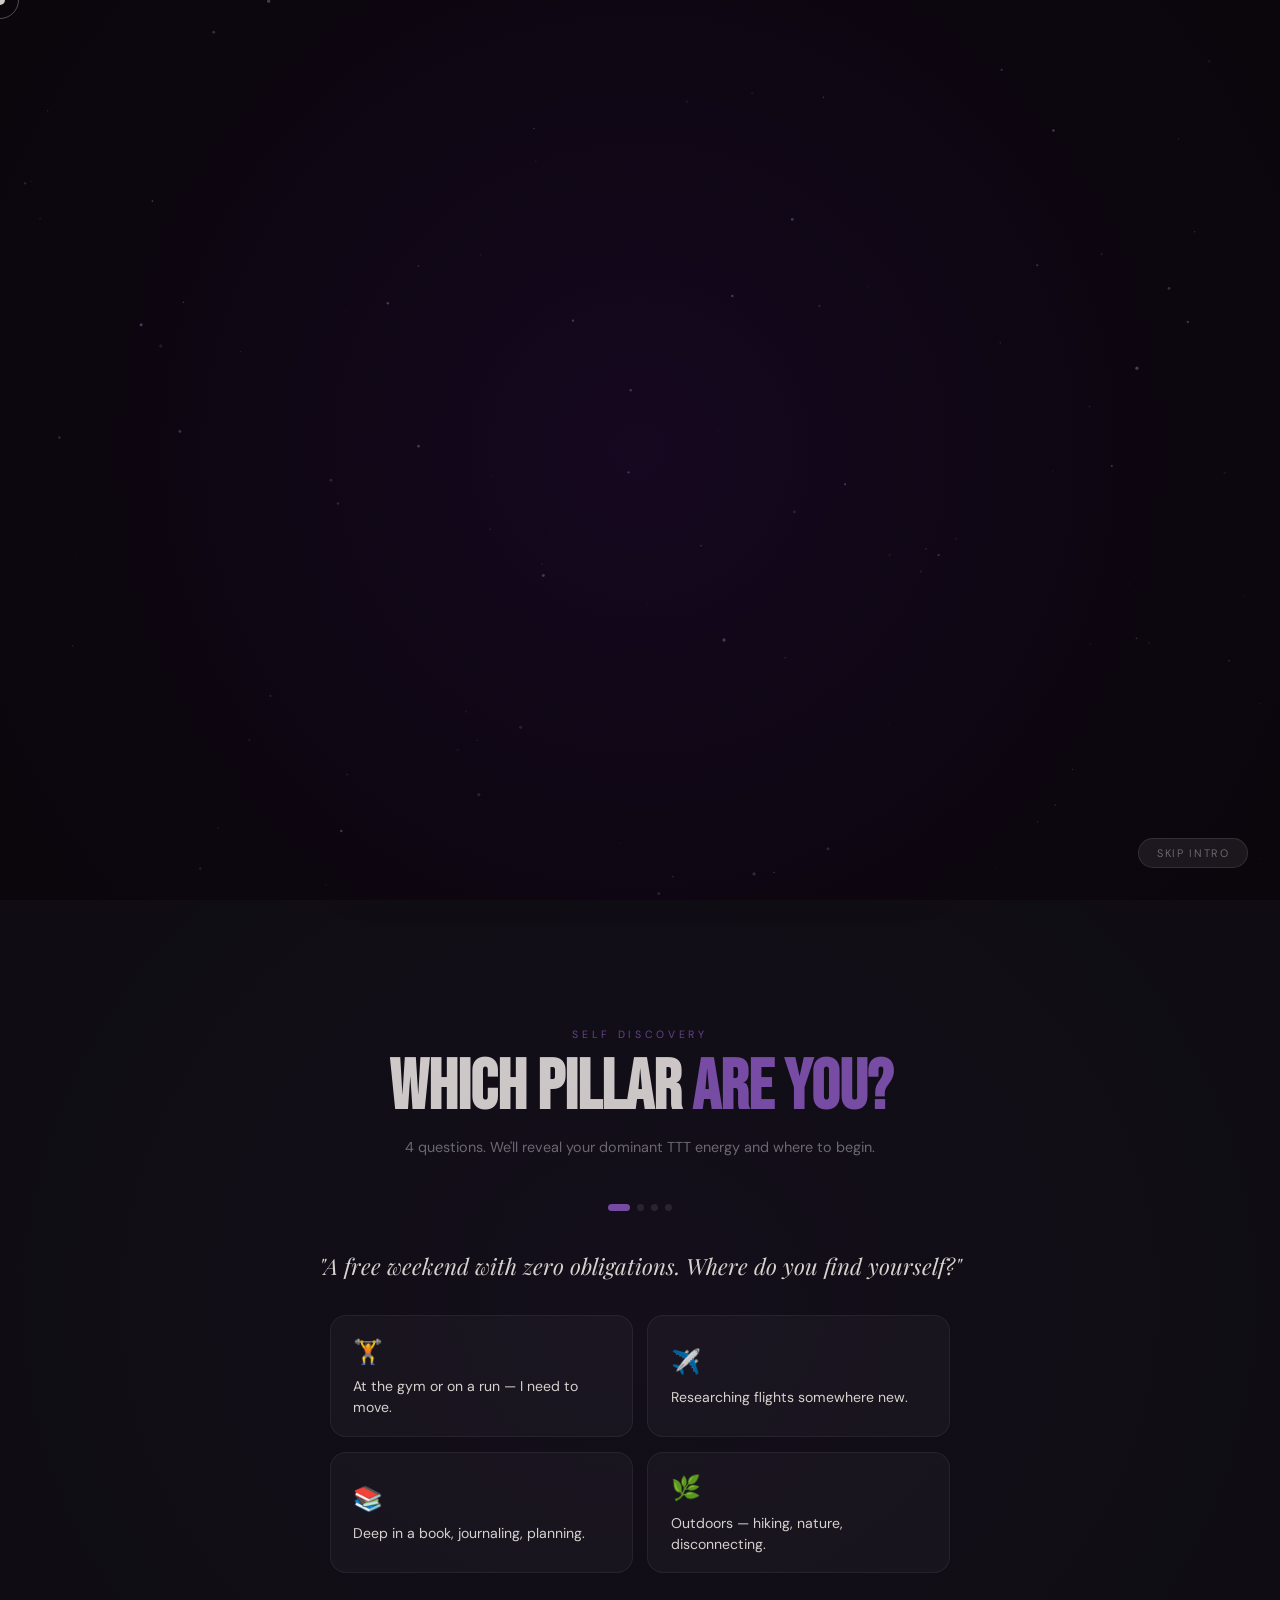
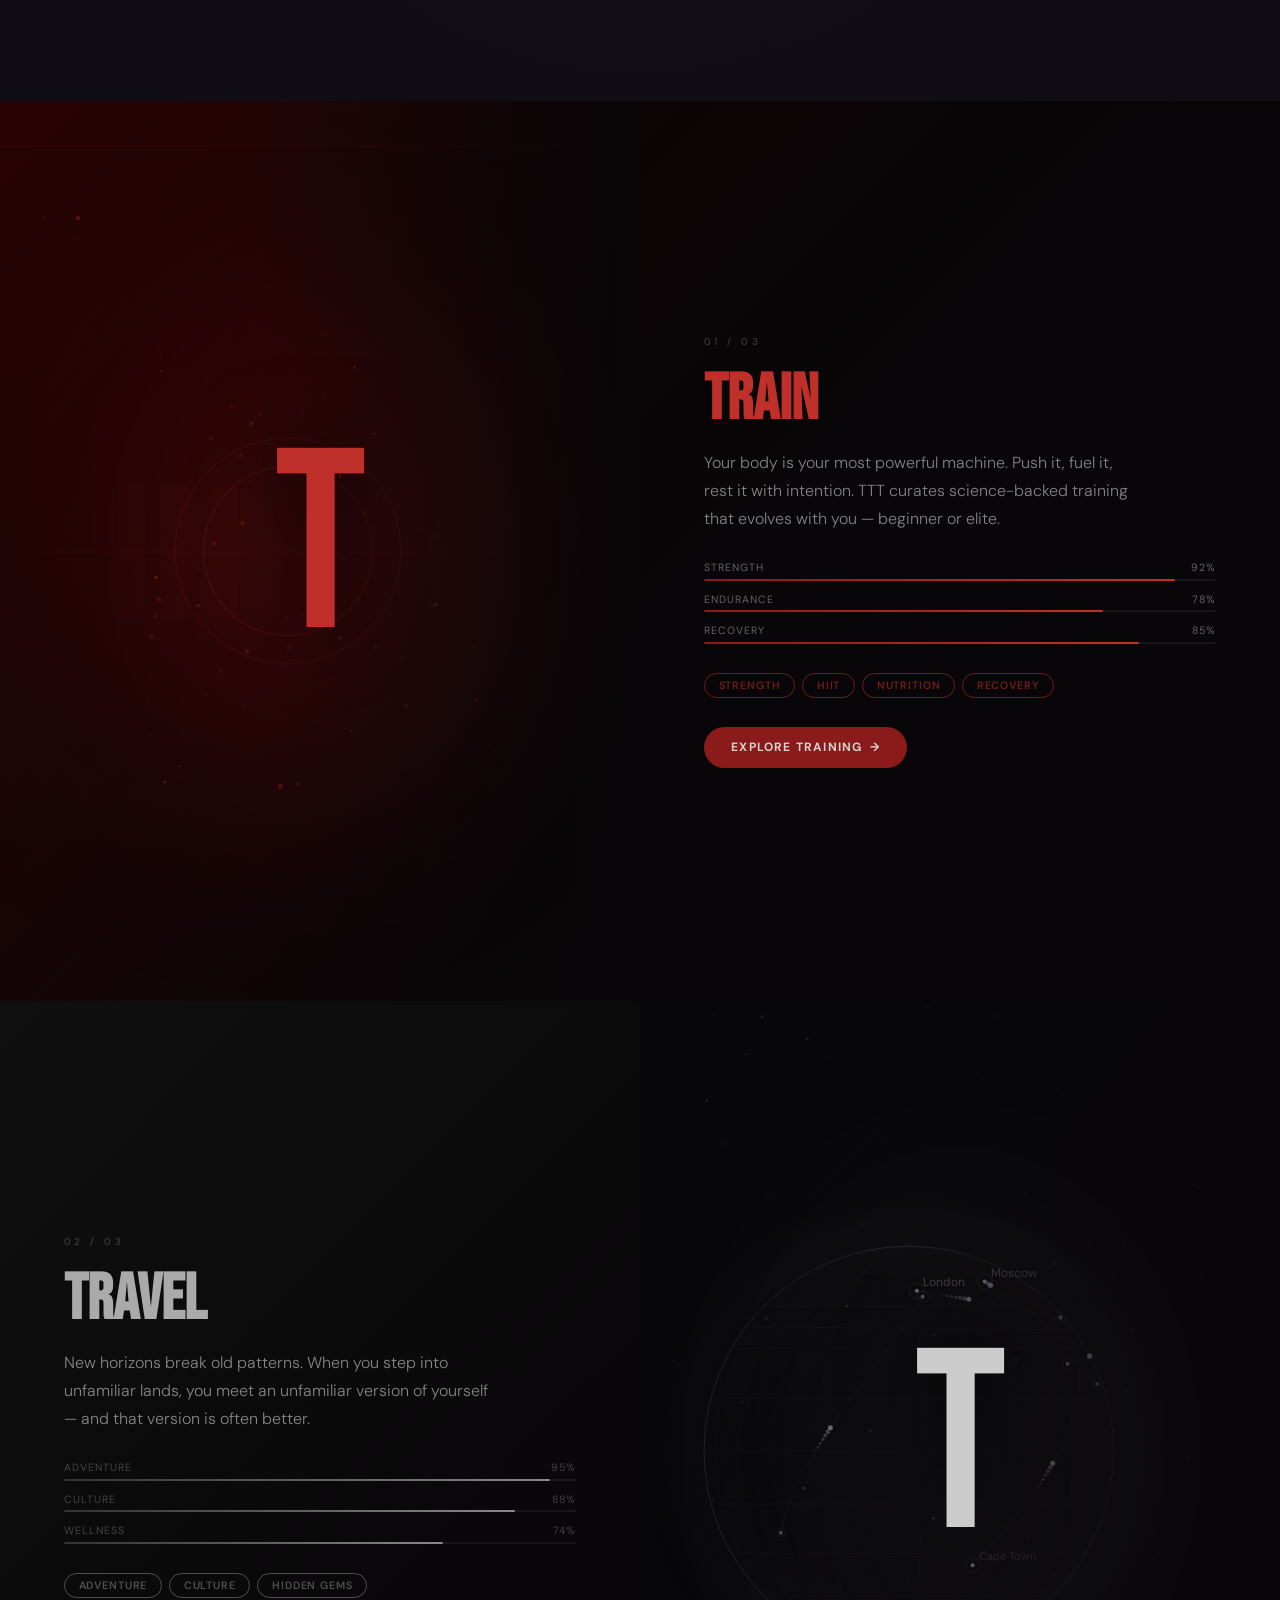
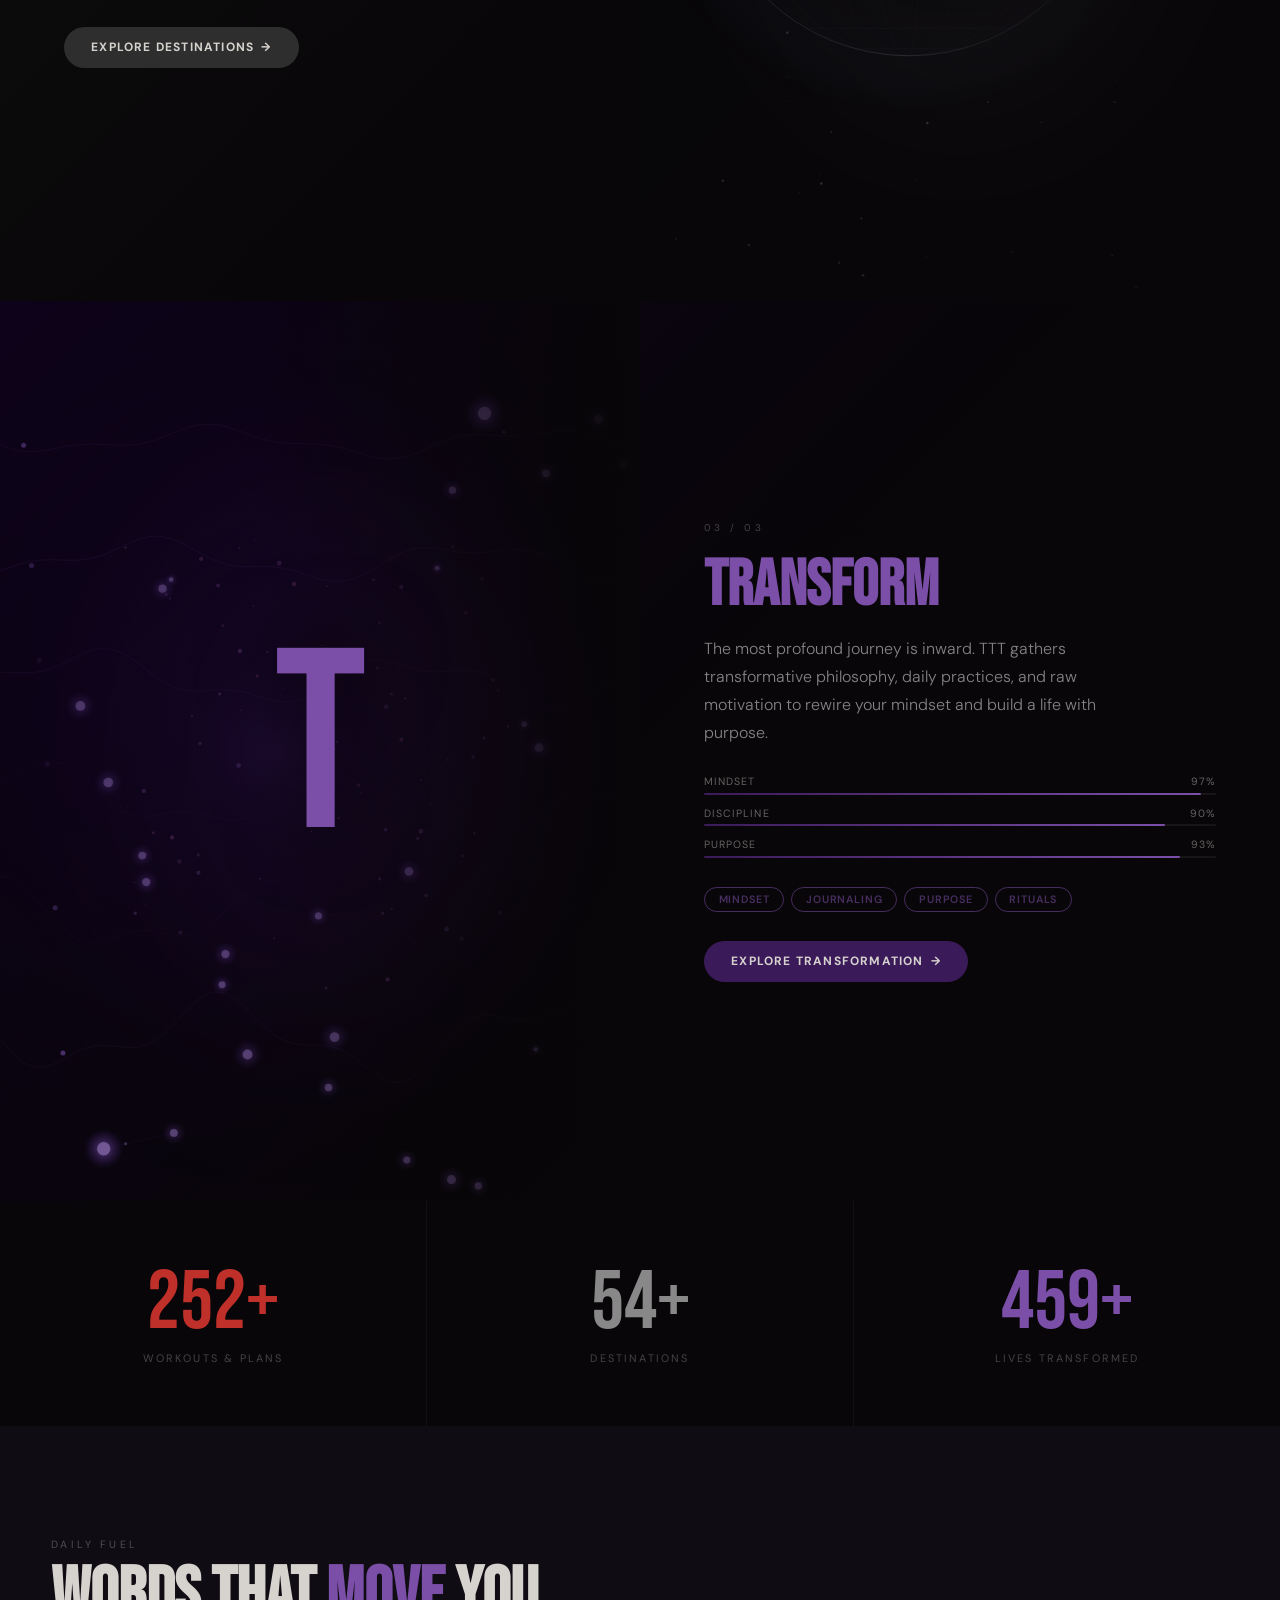
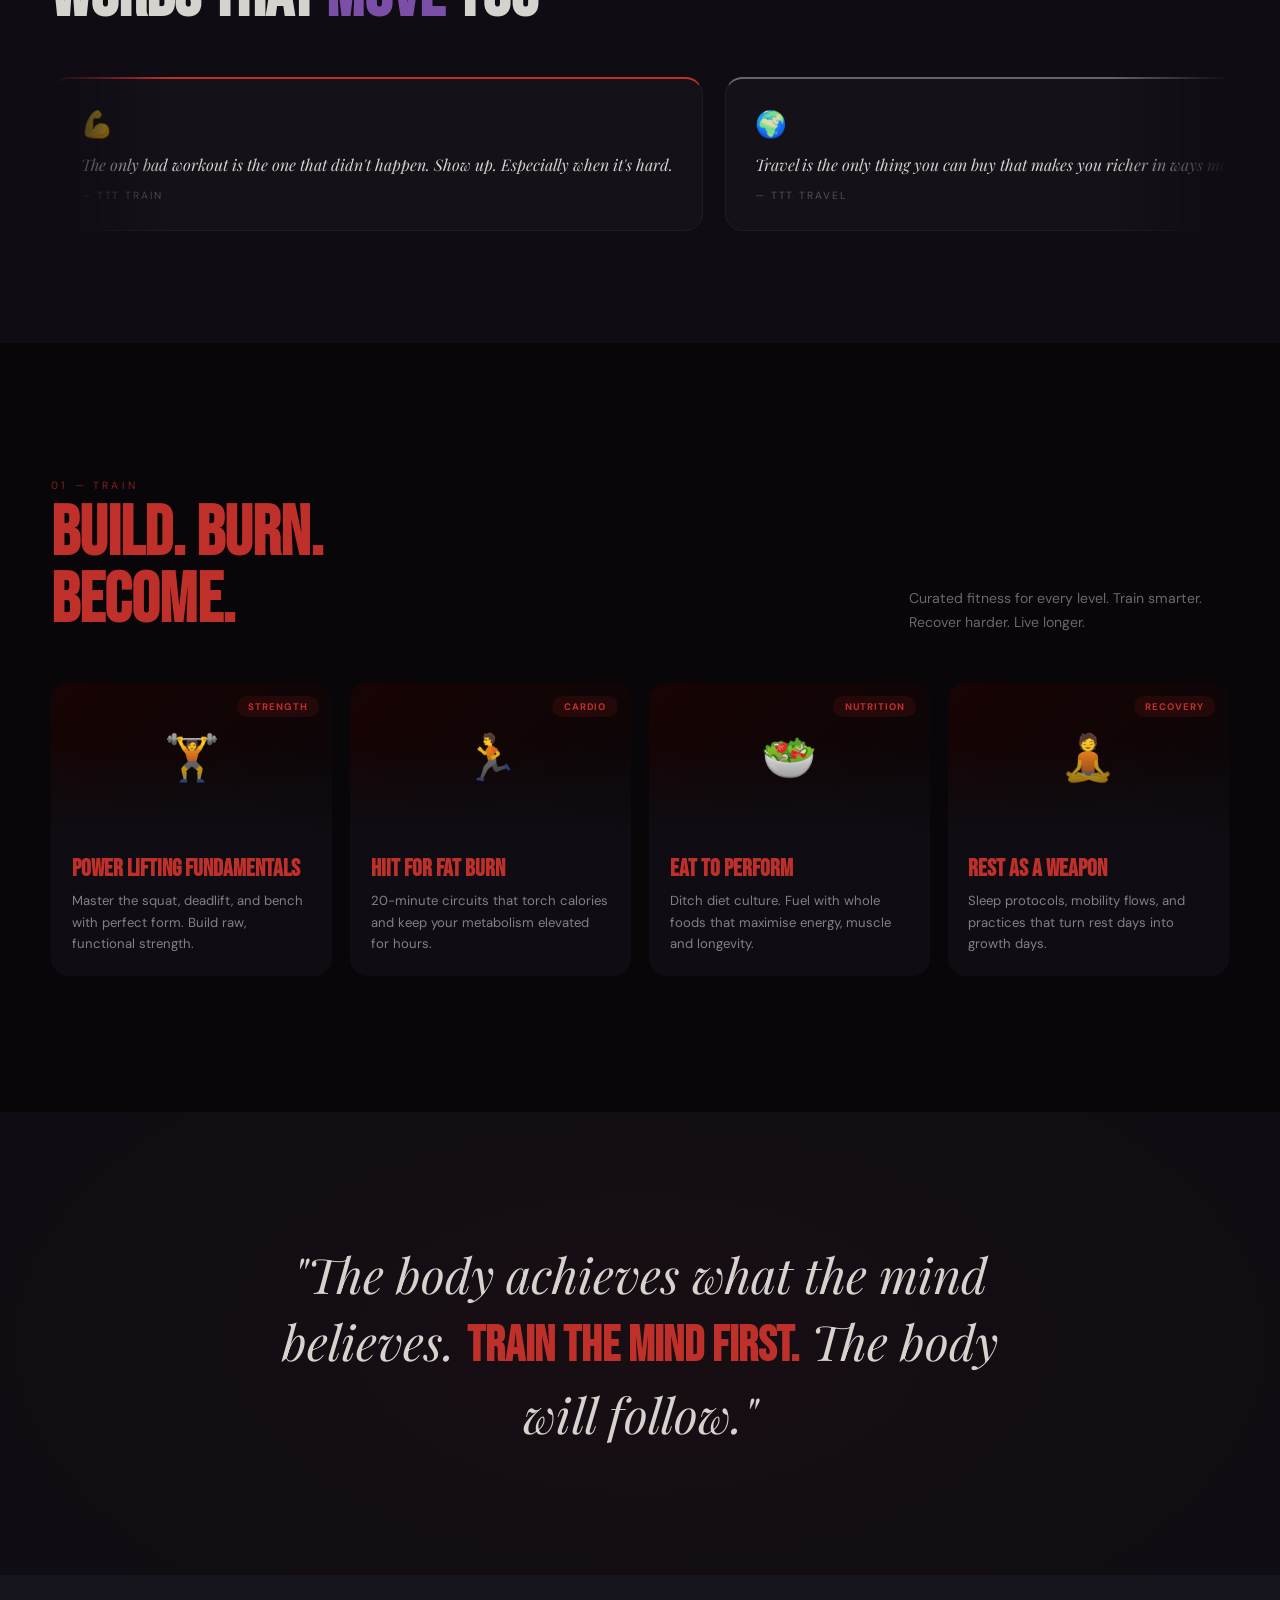
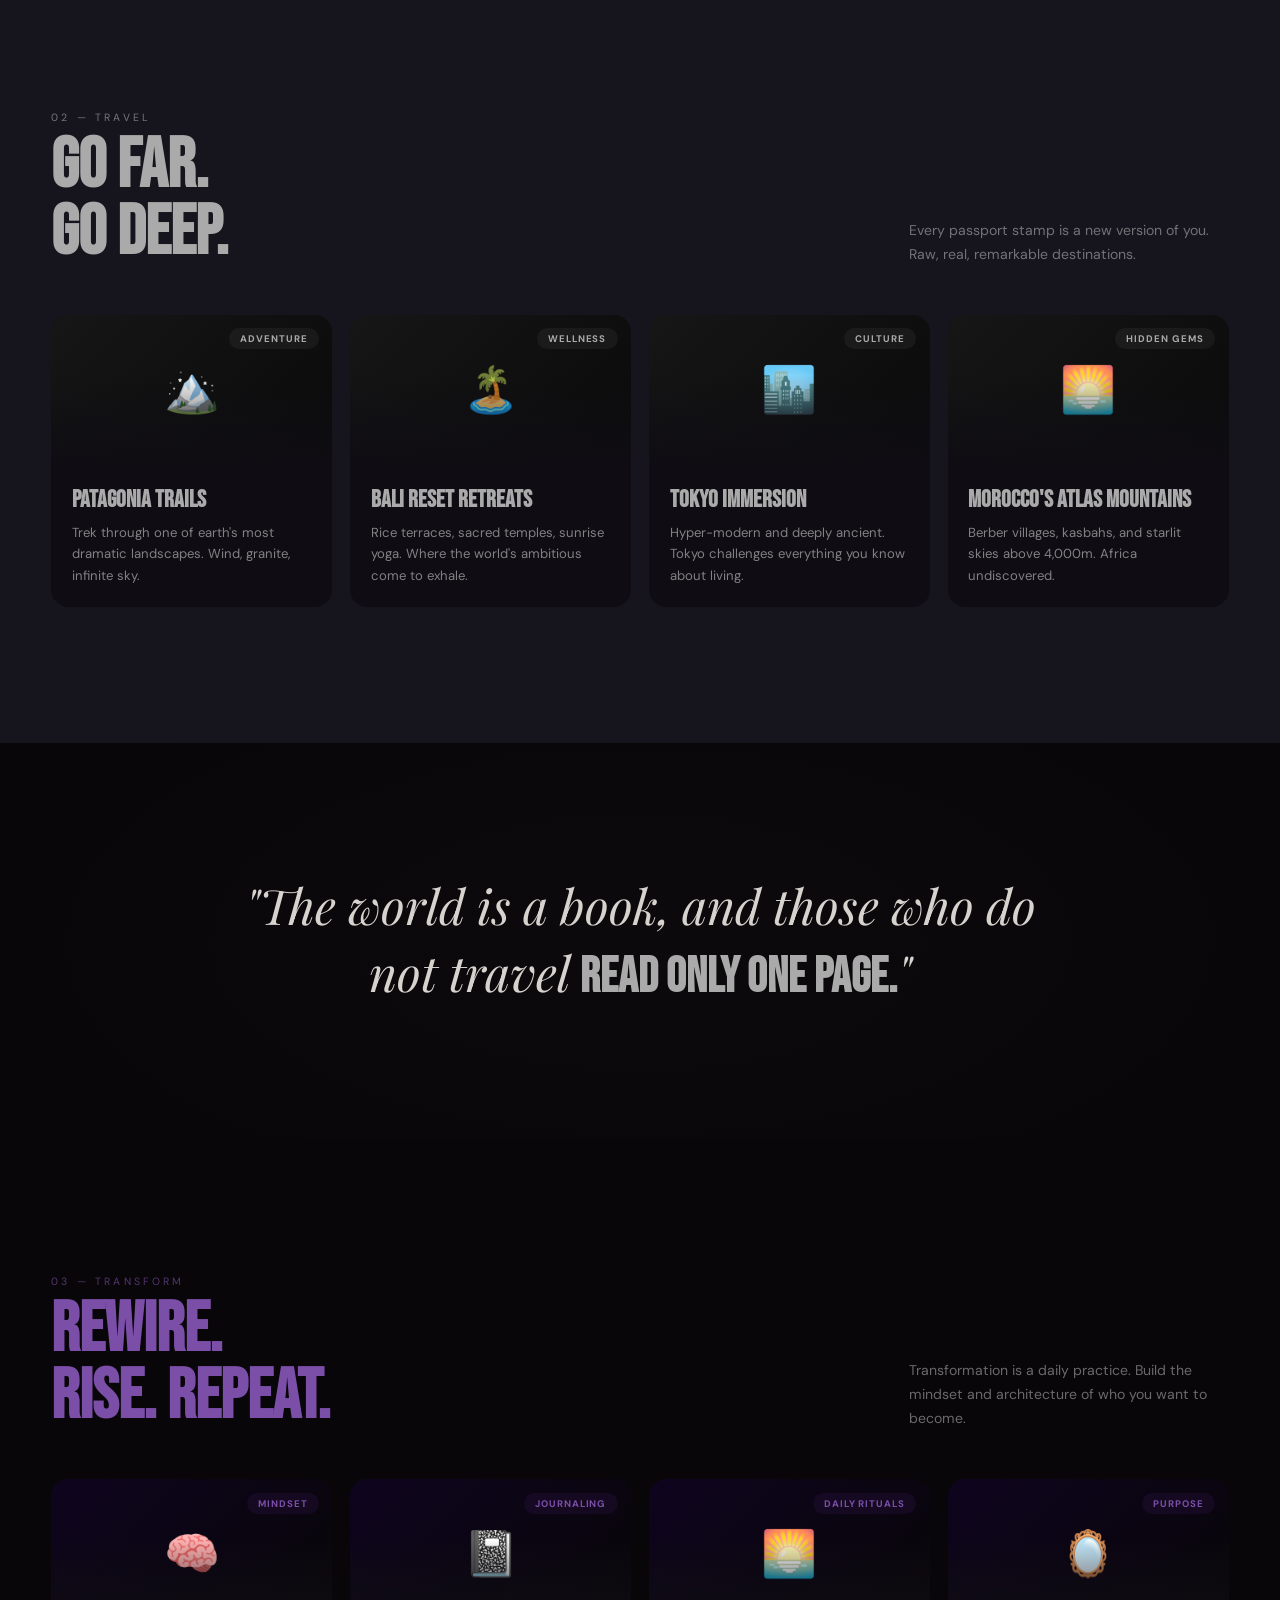
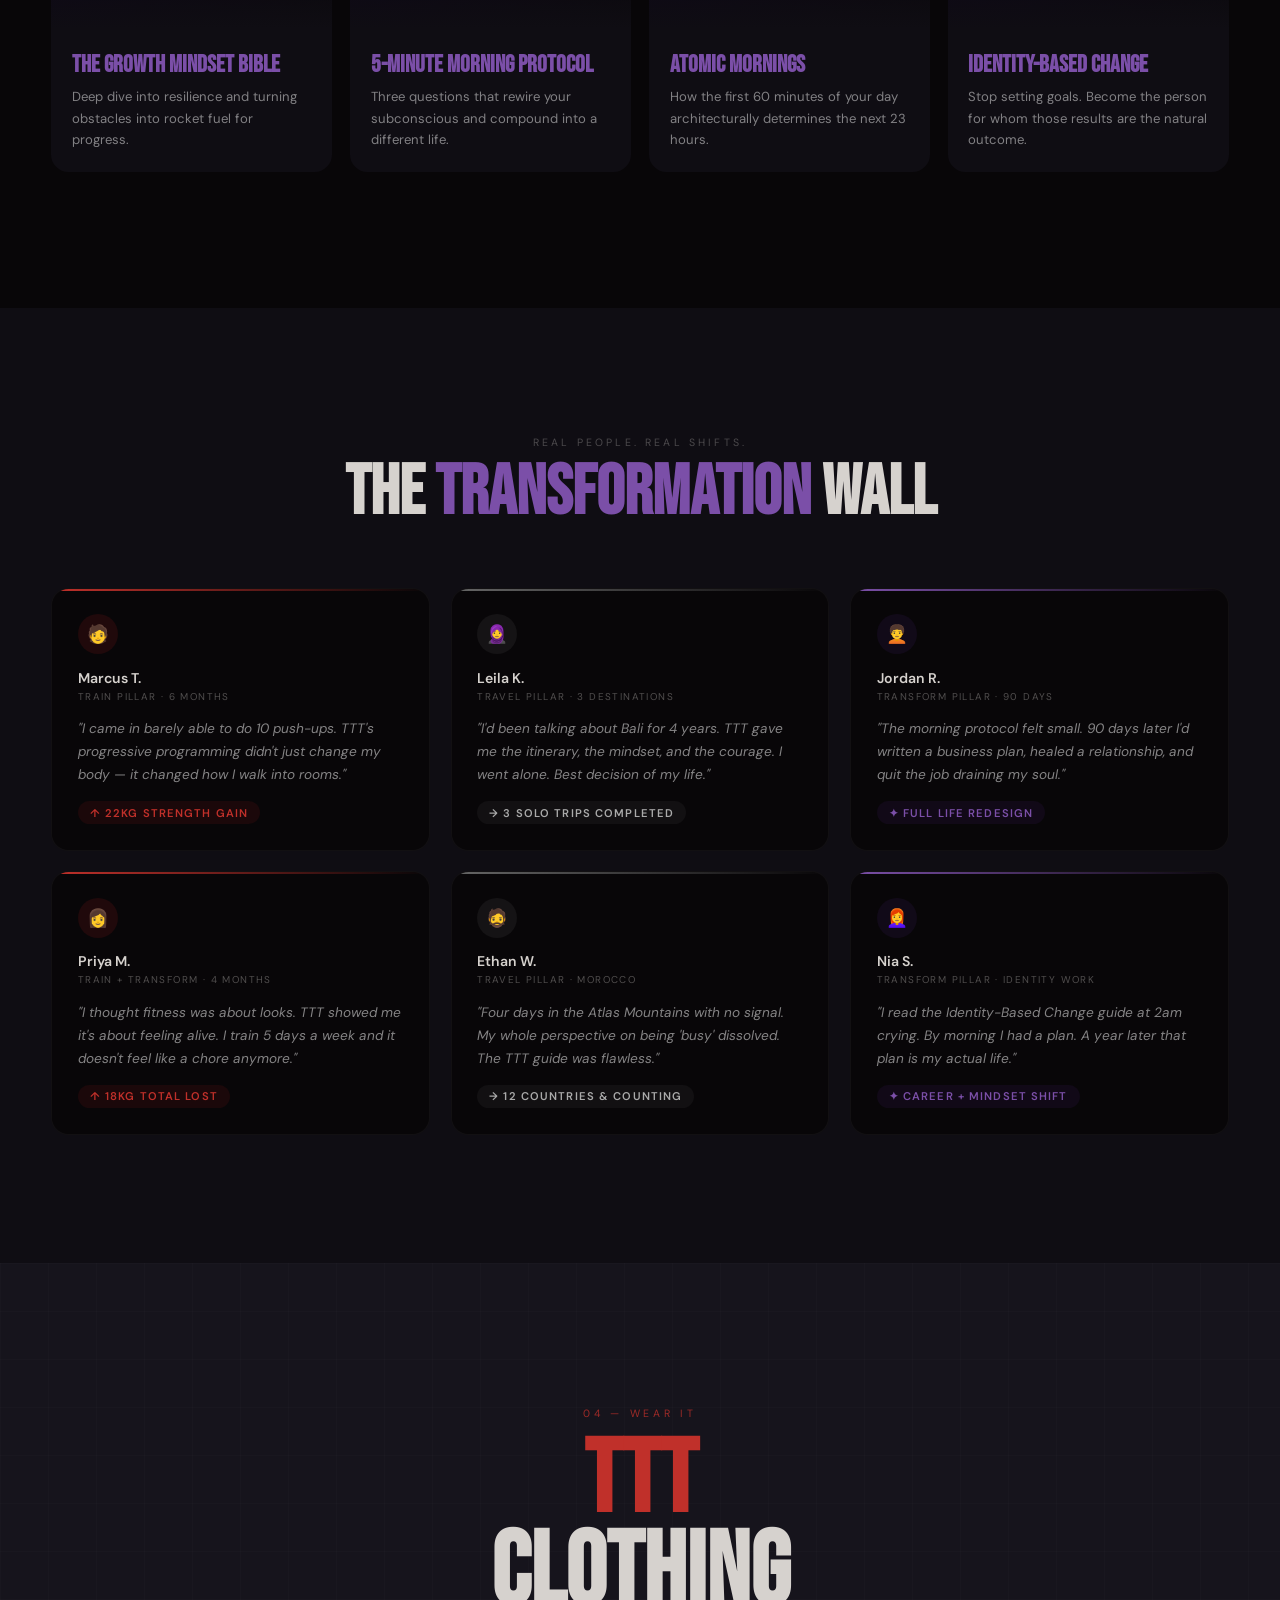
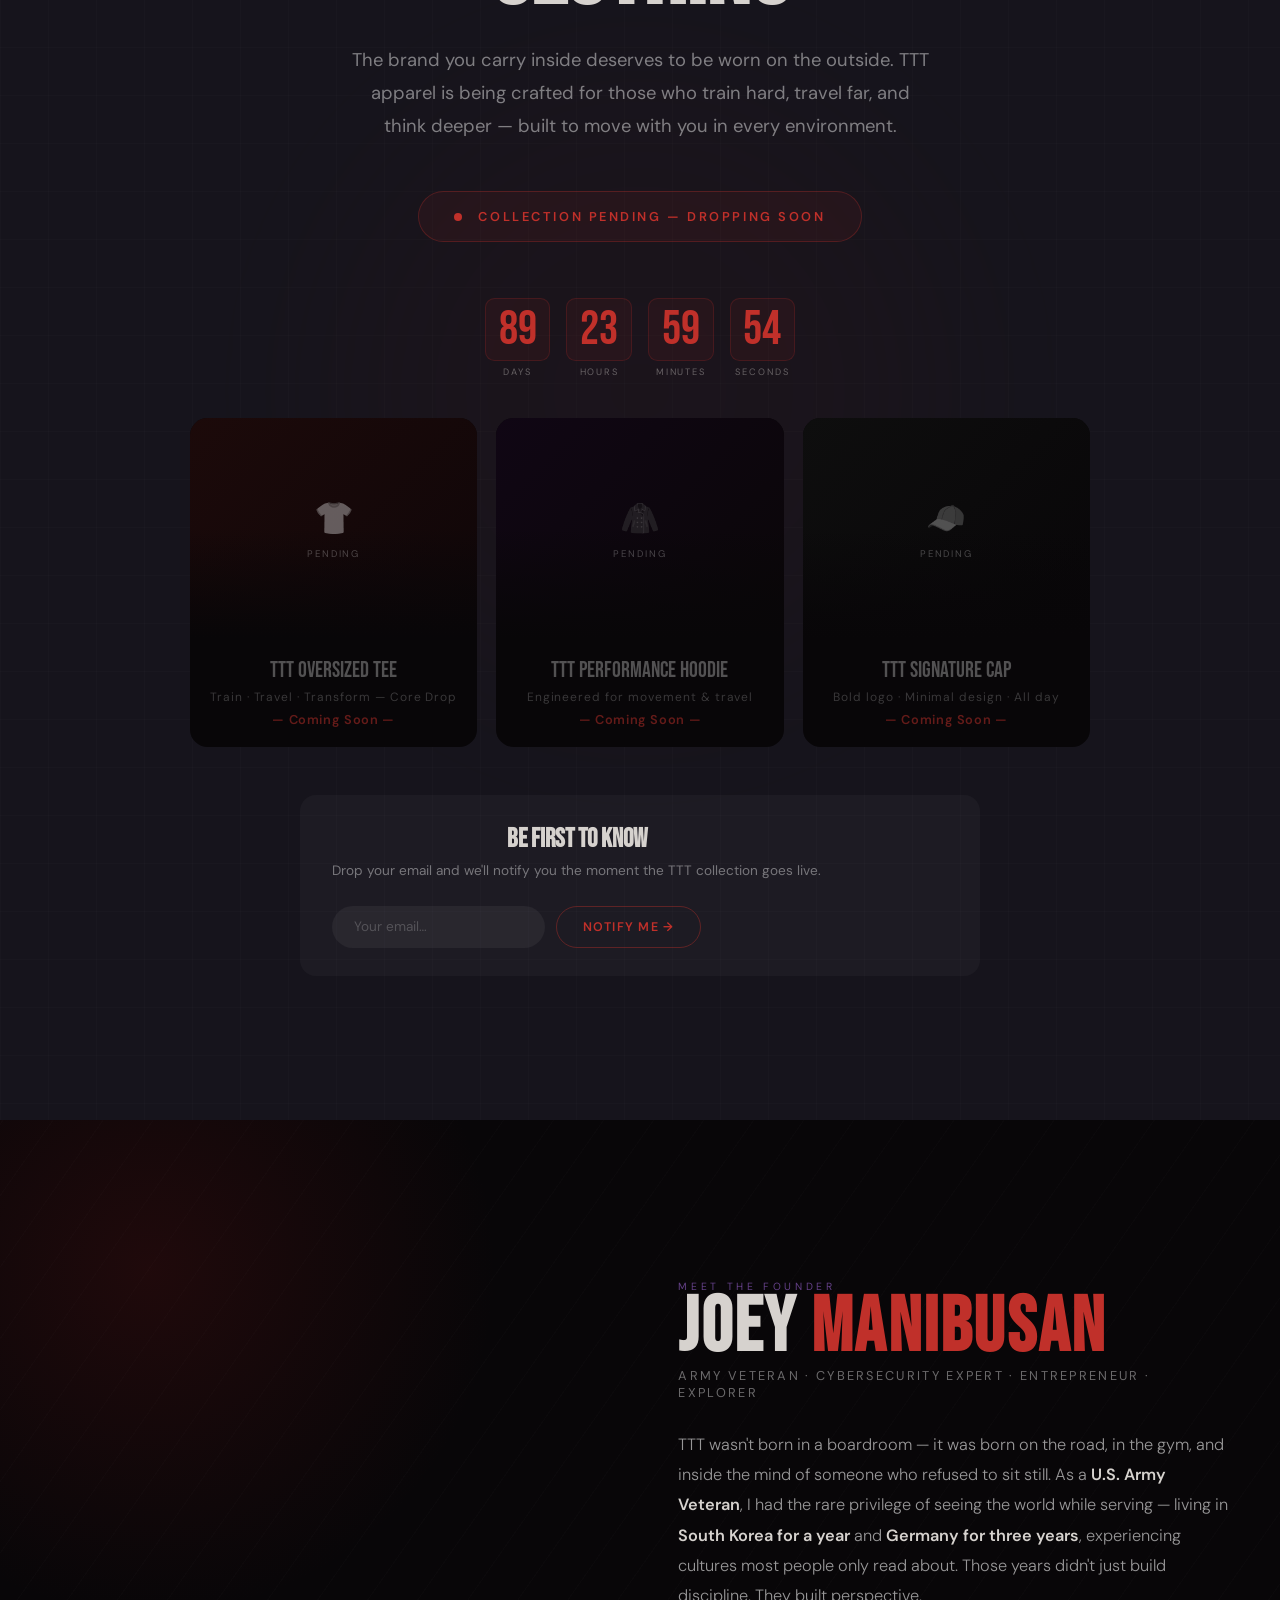
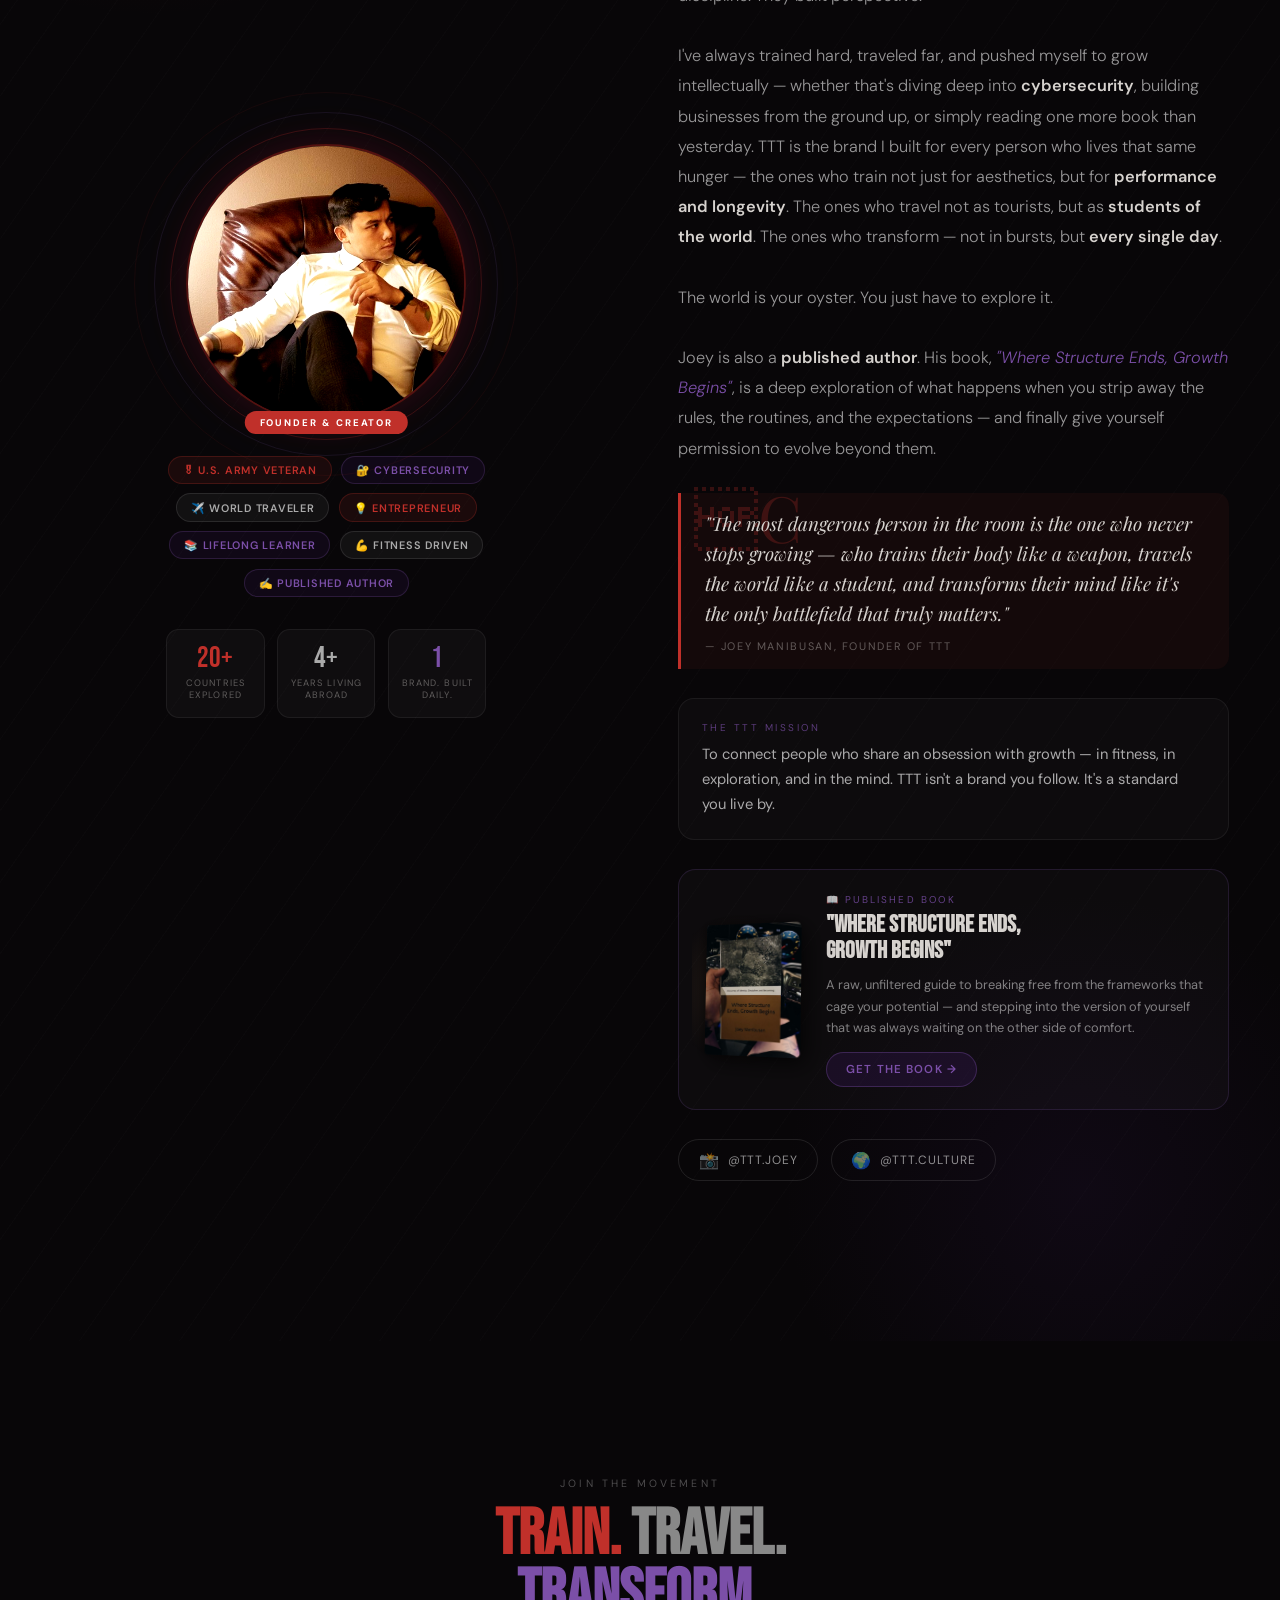
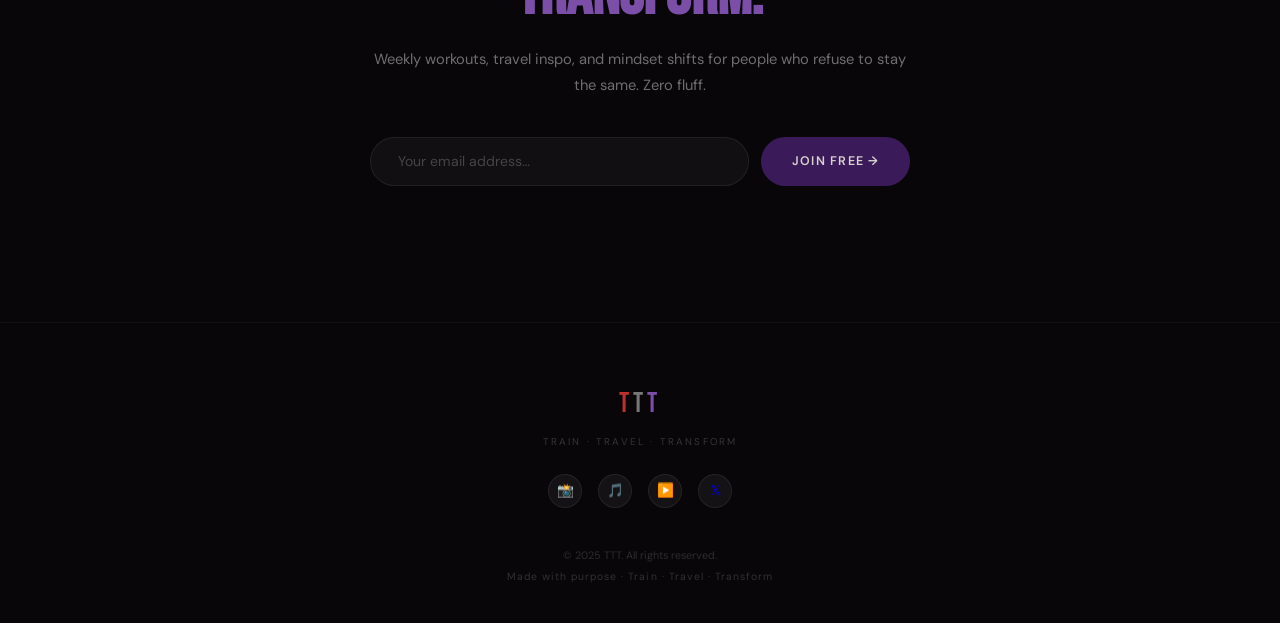
==== index.html @ 0f8c9914 "Rename index (9).html to index.html" ====
<!DOCTYPE html>
<html lang="en">
<head>
<meta charset="UTF-8"/>
<meta name="viewport" content="width=device-width, initial-scale=1.0"/>
<title>TTT — Train. Travel. Transform.</title>
<meta property="og:title" content="TTT — Train. Travel. Transform."/>
<meta property="og:description" content="Three pillars. One relentless pursuit of your fullest life."/>
<meta property="og:type" content="website"/>
<meta name="theme-color" content="#080608"/>
<link rel="preconnect" href="https://fonts.googleapis.com"/>
<link rel="preconnect" href="https://fonts.gstatic.com" crossorigin/>
<link href="https://fonts.googleapis.com/css2?family=Bebas+Neue&family=DM+Sans:ital,opsz,wght@0,9..40,300;0,9..40,400;0,9..40,600;1,9..40,300&family=Playfair+Display:ital@1&display=swap" rel="stylesheet"/>
<link rel="stylesheet" href="style.css"/>
</head>
<body>

<!-- SCROLL PROGRESS -->
<div id="scroll-prog"></div>

<!-- BACK TO TOP -->
<button id="back-top" onclick="window.scrollTo({top:0,behavior:'smooth'})">↑</button>

<!-- PAGE TRANSITION -->
<div id="pg-trans"></div>

<!-- MOBILE MENU -->
<div id="mobile-menu">
  <a class="mob-link ml-train" href="#pillars" onclick="closeMobMenu()">Train</a>
  <a class="mob-link ml-travel" href="#travel-sec" onclick="closeMobMenu()">Travel</a>
  <a class="mob-link ml-transform" href="#transform-sec" onclick="closeMobMenu()">Transform</a>
  <a class="mob-link" href="#quiz" onclick="closeMobMenu()">Find Your Pillar</a>
  <a class="mob-link" href="#twall" onclick="closeMobMenu()">Stories</a>
  <a class="mob-link" href="#clothing" onclick="closeMobMenu()">Clothing <span style="font-size:.5em;color:var(--red-b)">Soon</span></a>
  <a class="mob-link" href="#newsletter" onclick="closeMobMenu()">Newsletter</a>
  <a class="mob-link" href="#founder" onclick="closeMobMenu()" style="color:var(--vio-b)">Meet the Founder</a>
  <div class="mob-socials">
    <a class="mob-social" href="#" target="_blank">IG</a>
    <a class="mob-social" href="#" target="_blank">TT</a>
    <a class="mob-social" href="#" target="_blank">YT</a>
  </div>
</div>

<!-- COOKIE BANNER -->
<div id="cookie">
  <p class="cookie-text">We use cookies to improve your experience. By continuing you agree to our <a href="#">privacy policy</a>.</p>
  <div class="cookie-btns">
    <button class="cookie-accept" id="cookie-ok">Accept</button>
    <button class="cookie-decline" id="cookie-no">Decline</button>
  </div>
</div>

<!-- CURSOR -->
<div id="cur-dot"></div>
<div id="cur-ring"></div>

<!-- SOUND VIS -->
<div id="sviz"><div class="sv"></div><div class="sv"></div><div class="sv"></div><div class="sv"></div><div class="sv"></div></div>

<!-- CINEMATIC INTRO -->
<div id="intro">
  <canvas id="intro-canvas"></canvas>
  <div id="intro-ttt"><span class="it1">T</span><span class="it2">T</span><span class="it3">T</span></div>
  <div id="intro-tag">Train &nbsp;·&nbsp; Travel &nbsp;·&nbsp; Transform</div>
  <div id="intro-flash"></div>
  <button id="intro-skip">Skip Intro</button>
</div>

<!-- NAV -->
<nav>
  <div class="nav-logo"><span>T</span><span>T</span><span>T</span></div>
  <ul class="nav-links">
    <li><a href="#quiz">Find Your Pillar</a></li>
    <li><a href="#pillars">Train</a></li>
    <li><a href="#travel-sec">Travel</a></li>
    <li><a href="#transform-sec">Transform</a></li>
    <li><a href="#twall">Stories</a></li>
    <li><a href="#clothing" class="nav-clothing">Clothing <span class="nav-pending">Soon</span></a></li>
    <li><a href="#founder">Founder</a></li>
  </ul>
  <button id="snd-btn"><span id="sico">♪</span><span id="slbl">Ambience</span></button>
  <button id="hamburger" aria-label="Menu"><span></span><span></span><span></span></button>
</nav>

<!-- HERO -->
<section id="hero">
  <div class="hbg"></div>
  <div class="orb o1"></div><div class="orb o2"></div><div class="orb o3"></div>
  <div class="grain"></div>
  <div class="hcon">
    <p class="hey">A movement for the bold &amp; the restless</p>
    <h1 class="htitle"><span class="t1">T</span><span class="t2">T</span><span class="t3">T</span></h1>
    <p class="hwords"><span>Train</span><span>Travel</span><span>Transform</span></p>
    <p class="hsub">Three pillars. One relentless pursuit of your fullest life. Start anywhere. Arrive everywhere.</p>
    <div class="hcta">
      <a href="#quiz" class="btn btn-vio">Find Your Pillar →</a>
      <a href="#pillars" class="btn btn-ghost">Explore All Three</a>
    </div>
  </div>
  <div class="hscroll"><div class="sline"></div><span>Scroll</span></div>
</section>

<!-- QUIZ -->
<section id="quiz">
  <div class="qdeco"></div>
  <div class="qin">
    <p class="qlbl">Self Discovery</p>
    <h2 class="qtitle">Which Pillar <span style="color:var(--vio-b)">Are You?</span></h2>
    <p class="qsub">4 questions. We'll reveal your dominant TTT energy and where to begin.</p>
    <div class="qprog" id="qprog">
      <div class="qdot cur"></div><div class="qdot"></div><div class="qdot"></div><div class="qdot"></div>
    </div>
    <div class="qstep act" data-step="0">
      <p class="qq">"A free weekend with zero obligations. Where do you find yourself?"</p>
      <div class="qopts">
        <button class="qopt qa" data-v="train"><span class="oico">🏋️</span>At the gym or on a run — I need to move.</button>
        <button class="qopt qb" data-v="travel"><span class="oico">✈️</span>Researching flights somewhere new.</button>
        <button class="qopt qc" data-v="transform"><span class="oico">📚</span>Deep in a book, journaling, planning.</button>
        <button class="qopt qb" data-v="travel"><span class="oico">🌿</span>Outdoors — hiking, nature, disconnecting.</button>
      </div>
    </div>
    <div class="qstep" data-step="1">
      <p class="qq">"What does success look like in 5 years?"</p>
      <div class="qopts">
        <button class="qopt qa" data-v="train"><span class="oico">💪</span>Peak physical shape — feeling unstoppable.</button>
        <button class="qopt qb" data-v="travel"><span class="oico">🗺️</span>20+ countries visited. Maybe lived abroad.</button>
        <button class="qopt qc" data-v="transform"><span class="oico">🧠</span>Deep clarity, purpose and inner peace.</button>
        <button class="qopt qa" data-v="train"><span class="oico">⚡</span>A life built on energy, discipline, results.</button>
      </div>
    </div>
    <div class="qstep" data-step="2">
      <p class="qq">"Which phrase hits you hardest right now?"</p>
      <div class="qopts">
        <button class="qopt qa" data-v="train"><span class="oico">🔥</span>"Your body is the only place you truly live."</button>
        <button class="qopt qb" data-v="travel"><span class="oico">🌍</span>"Not all who wander are lost."</button>
        <button class="qopt qc" data-v="transform"><span class="oico">✨</span>"You are always in the middle of becoming."</button>
        <button class="qopt qc" data-v="transform"><span class="oico">🪞</span>"The world changes when you change."</button>
      </div>
    </div>
    <div class="qstep" data-step="3">
      <p class="qq">"Your biggest challenge right now is…"</p>
      <div class="qopts">
        <button class="qopt qa" data-v="train"><span class="oico">😮‍💨</span>Staying consistent with my health.</button>
        <button class="qopt qb" data-v="travel"><span class="oico">🏡</span>Breaking routine and exploring more.</button>
        <button class="qopt qc" data-v="transform"><span class="oico">💭</span>Finding direction and quieting the noise.</button>
        <button class="qopt qa" data-v="train"><span class="oico">⏰</span>Building the discipline to show up daily.</button>
      </div>
    </div>
    <div id="qresult">
      <div class="rbadge" id="rbadge"></div>
      <p class="rdesc" id="rdesc"></p>
      <a class="btn" id="rcta" href="#pillars">Explore Your Pillar →</a>
    </div>
  </div>
</section>

<!-- PILLARS -->
<div id="pillars">
  <!-- TRAIN: cinematic weightlifting -->
  <div class="pillar pt">
    <div class="pvis">
      <canvas class="pcanvas" id="cv-train"></canvas>
      <div class="pvid-overlay"></div>
      <div class="pglow"></div>
      <div class="pletter">T</div>
    </div>
    <div class="pinfo">
      <p class="pnum">01 / 03</p>
      <h2 class="pname">Train</h2>
      <p class="pdesc">Your body is your most powerful machine. Push it, fuel it, rest it with intention. TTT curates science-backed training that evolves with you — beginner or elite.</p>
      <div class="pbars">
        <div class="brow"><div class="blbl"><span>Strength</span><span>92%</span></div><div class="btrack"><div class="bfill" data-w="92"></div></div></div>
        <div class="brow"><div class="blbl"><span>Endurance</span><span>78%</span></div><div class="btrack"><div class="bfill" data-w="78"></div></div></div>
        <div class="brow"><div class="blbl"><span>Recovery</span><span>85%</span></div><div class="btrack"><div class="bfill" data-w="85"></div></div></div>
      </div>
      <div class="ptags"><span class="pill">Strength</span><span class="pill">HIIT</span><span class="pill">Nutrition</span><span class="pill">Recovery</span></div>
      <a href="#train-sec" class="pbtn" style="background:var(--red)">Explore Training <span class="ar">→</span></a>
    </div>
  </div>

  <!-- TRAVEL: rotating world / cities -->
  <div class="pillar pv">
    <div class="pvis">
      <canvas class="pcanvas" id="cv-travel"></canvas>
      <div class="pvid-overlay"></div>
      <div class="pglow" style="background:#444"></div>
      <div class="pletter" style="color:#ccc">T</div>
    </div>
    <div class="pinfo">
      <p class="pnum">02 / 03</p>
      <h2 class="pname" style="color:#aaa">Travel</h2>
      <p class="pdesc">New horizons break old patterns. When you step into unfamiliar lands, you meet an unfamiliar version of yourself — and that version is often better.</p>
      <div class="pbars">
        <div class="brow"><div class="blbl" style="color:#888"><span>Adventure</span><span>95%</span></div><div class="btrack"><div class="bfill" data-w="95" style="background:linear-gradient(90deg,#333,#888)"></div></div></div>
        <div class="brow"><div class="blbl" style="color:#888"><span>Culture</span><span>88%</span></div><div class="btrack"><div class="bfill" data-w="88" style="background:linear-gradient(90deg,#333,#888)"></div></div></div>
        <div class="brow"><div class="blbl" style="color:#888"><span>Wellness</span><span>74%</span></div><div class="btrack"><div class="bfill" data-w="74" style="background:linear-gradient(90deg,#333,#888)"></div></div></div>
      </div>
      <div class="ptags"><span class="pill" style="color:#888">Adventure</span><span class="pill" style="color:#888">Culture</span><span class="pill" style="color:#888">Hidden Gems</span></div>
      <a href="#travel-sec" class="pbtn" style="background:#2e2e2e">Explore Destinations <span class="ar">→</span></a>
    </div>
  </div>

  <!-- TRANSFORM: mind waves / neurology -->
  <div class="pillar px">
    <div class="pvis">
      <canvas class="pcanvas" id="cv-transform"></canvas>
      <div class="pvid-overlay"></div>
      <div class="pglow"></div>
      <div class="pletter">T</div>
    </div>
    <div class="pinfo">
      <p class="pnum">03 / 03</p>
      <h2 class="pname">Transform</h2>
      <p class="pdesc">The most profound journey is inward. TTT gathers transformative philosophy, daily practices, and raw motivation to rewire your mindset and build a life with purpose.</p>
      <div class="pbars">
        <div class="brow"><div class="blbl"><span>Mindset</span><span>97%</span></div><div class="btrack"><div class="bfill" data-w="97"></div></div></div>
        <div class="brow"><div class="blbl"><span>Discipline</span><span>90%</span></div><div class="btrack"><div class="bfill" data-w="90"></div></div></div>
        <div class="brow"><div class="blbl"><span>Purpose</span><span>93%</span></div><div class="btrack"><div class="bfill" data-w="93"></div></div></div>
      </div>
      <div class="ptags"><span class="pill">Mindset</span><span class="pill">Journaling</span><span class="pill">Purpose</span><span class="pill">Rituals</span></div>
      <a href="#transform-sec" class="pbtn" style="background:var(--vio)">Explore Transformation <span class="ar">→</span></a>
    </div>
  </div>
</div>

<!-- STATS -->
<div id="stats">
  <div class="stat"><div class="snum" data-t="500">0</div><div class="slbl">Workouts &amp; Plans</div></div>
  <div class="stat"><div class="snum" data-t="120">0</div><div class="slbl">Destinations</div></div>
  <div class="stat"><div class="snum" data-t="1000">0</div><div class="slbl">Lives Transformed</div></div>
</div>

<!-- QUOTES TICKER -->
<section id="motivation">
  <div class="mhead">
    <p class="mlbl">Daily Fuel</p>
    <h2 class="mtitle">Words that <span style="color:var(--vio-b)">Move</span> You</h2>
  </div>
  <div class="twrap">
    <div class="ticker">
      <div class="qcard qr"><div class="qico">💪</div><p class="qtxt">The only bad workout is the one that didn't happen. Show up. Especially when it's hard.</p><p class="qauth">— TTT Train</p></div>
      <div class="qcard qg"><div class="qico">🌍</div><p class="qtxt">Travel is the only thing you can buy that makes you richer in ways money can never quantify.</p><p class="qauth">— TTT Travel</p></div>
      <div class="qcard qvio"><div class="qico">✨</div><p class="qtxt">You are not who you were. You are not yet who you will become. Right now, you are becoming.</p><p class="qauth">— TTT Transform</p></div>
      <div class="qcard qr"><div class="qico">🔥</div><p class="qtxt">Discipline is not restriction. It is the highest form of self-respect — choosing who you want to be.</p><p class="qauth">— TTT Train</p></div>
      <div class="qcard qg"><div class="qico">🗺️</div><p class="qtxt">Every destination plants a seed that the world back home never could have grown in you.</p><p class="qauth">— TTT Travel</p></div>
      <div class="qcard qvio"><div class="qico">🧠</div><p class="qtxt">Your mind is the gym you live in permanently. Train it daily — your thoughts are reps in disguise.</p><p class="qauth">— TTT Transform</p></div>
      <div class="qcard qr"><div class="qico">⚡</div><p class="qtxt">Progress isn't always loud. Sometimes it's five more minutes on the treadmill with no one watching.</p><p class="qauth">— TTT Train</p></div>
      <div class="qcard qg"><div class="qico">🌄</div><p class="qtxt">The world is enormous. Your comfort zone is not. Step outside. Every direction counts.</p><p class="qauth">— TTT Travel</p></div>
      <!-- duplicate -->
      <div class="qcard qr"><div class="qico">💪</div><p class="qtxt">The only bad workout is the one that didn't happen. Show up. Especially when it's hard.</p><p class="qauth">— TTT Train</p></div>
      <div class="qcard qg"><div class="qico">🌍</div><p class="qtxt">Travel is the only thing you can buy that makes you richer in ways money can never quantify.</p><p class="qauth">— TTT Travel</p></div>
      <div class="qcard qvio"><div class="qico">✨</div><p class="qtxt">You are not who you were. You are not yet who you will become. Right now, you are becoming.</p><p class="qauth">— TTT Transform</p></div>
      <div class="qcard qr"><div class="qico">🔥</div><p class="qtxt">Discipline is not restriction. It is the highest form of self-respect — choosing who you want to be.</p><p class="qauth">— TTT Train</p></div>
      <div class="qcard qg"><div class="qico">🗺️</div><p class="qtxt">Every destination plants a seed that the world back home never could have grown in you.</p><p class="qauth">— TTT Travel</p></div>
      <div class="qcard qvio"><div class="qico">🧠</div><p class="qtxt">Your mind is the gym you live in permanently. Train it daily — your thoughts are reps in disguise.</p><p class="qauth">— TTT Transform</p></div>
      <div class="qcard qr"><div class="qico">⚡</div><p class="qtxt">Progress isn't always loud. Sometimes it's five more minutes on the treadmill with no one watching.</p><p class="qauth">— TTT Train</p></div>
      <div class="qcard qg"><div class="qico">🌄</div><p class="qtxt">The world is enormous. Your comfort zone is not. Step outside. Every direction counts.</p><p class="qauth">— TTT Travel</p></div>
    </div>
  </div>
</section>

<!-- TRAIN CONTENT -->
<section id="train-sec" class="csec bg1">
  <div class="chdr">
    <div><p class="chdr-lbl" style="color:var(--red-b)">01 — Train</p><h2 class="chdr-h" style="color:var(--red-b)">Build. Burn.<br>Become.</h2></div>
    <p class="chdr-d">Curated fitness for every level. Train smarter. Recover harder. Live longer.</p>
  </div>
  <div class="cgrid">
    <div class="card cr"><div class="ctop">🏋️</div><span class="cbadge">Strength</span><div class="cbody"><h3 class="ctitle">Power Lifting Fundamentals</h3><p class="cdesc">Master the squat, deadlift, and bench with perfect form. Build raw, functional strength.</p></div></div>
    <div class="card cr"><div class="ctop">🏃</div><span class="cbadge">Cardio</span><div class="cbody"><h3 class="ctitle">HIIT for Fat Burn</h3><p class="cdesc">20-minute circuits that torch calories and keep your metabolism elevated for hours.</p></div></div>
    <div class="card cr"><div class="ctop">🥗</div><span class="cbadge">Nutrition</span><div class="cbody"><h3 class="ctitle">Eat to Perform</h3><p class="cdesc">Ditch diet culture. Fuel with whole foods that maximise energy, muscle and longevity.</p></div></div>
    <div class="card cr"><div class="ctop">🧘</div><span class="cbadge">Recovery</span><div class="cbody"><h3 class="ctitle">Rest as a Weapon</h3><p class="cdesc">Sleep protocols, mobility flows, and practices that turn rest days into growth days.</p></div></div>
  </div>
</section>

<div class="qbrk" style="background:var(--mid)">
  <div class="qbg" style="background:radial-gradient(ellipse 55% 80% at 50% 50%,rgba(139,26,26,.07),transparent)"></div>
  <p class="qbtxt">"The body achieves what the mind believes. <strong style="color:var(--red-b)">Train the mind first.</strong> The body will follow."</p>
</div>

<!-- TRAVEL CONTENT -->
<section id="travel-sec" class="csec bg2">
  <div class="chdr">
    <div><p class="chdr-lbl" style="color:#aaa">02 — Travel</p><h2 class="chdr-h" style="color:#aaa">Go Far.<br>Go Deep.</h2></div>
    <p class="chdr-d">Every passport stamp is a new version of you. Raw, real, remarkable destinations.</p>
  </div>
  <div class="cgrid">
    <div class="card cg"><div class="ctop">🏔️</div><span class="cbadge">Adventure</span><div class="cbody"><h3 class="ctitle">Patagonia Trails</h3><p class="cdesc">Trek through one of earth's most dramatic landscapes. Wind, granite, infinite sky.</p></div></div>
    <div class="card cg"><div class="ctop">🏝️</div><span class="cbadge">Wellness</span><div class="cbody"><h3 class="ctitle">Bali Reset Retreats</h3><p class="cdesc">Rice terraces, sacred temples, sunrise yoga. Where the world's ambitious come to exhale.</p></div></div>
    <div class="card cg"><div class="ctop">🏙️</div><span class="cbadge">Culture</span><div class="cbody"><h3 class="ctitle">Tokyo Immersion</h3><p class="cdesc">Hyper-modern and deeply ancient. Tokyo challenges everything you know about living.</p></div></div>
    <div class="card cg"><div class="ctop">🌅</div><span class="cbadge">Hidden Gems</span><div class="cbody"><h3 class="ctitle">Morocco's Atlas Mountains</h3><p class="cdesc">Berber villages, kasbahs, and starlit skies above 4,000m. Africa undiscovered.</p></div></div>
  </div>
</section>

<div class="qbrk" style="background:var(--dark)">
  <div class="qbg" style="background:radial-gradient(ellipse 55% 80% at 50% 50%,rgba(80,80,80,.05),transparent)"></div>
  <p class="qbtxt">"The world is a book, and those who do not travel <strong style="color:#aaa">read only one page.</strong>"</p>
</div>

<!-- TRANSFORM CONTENT -->
<section id="transform-sec" class="csec bg1">
  <div class="chdr">
    <div><p class="chdr-lbl" style="color:var(--vio-b)">03 — Transform</p><h2 class="chdr-h" style="color:var(--vio-b)">Rewire.<br>Rise. Repeat.</h2></div>
    <p class="chdr-d">Transformation is a daily practice. Build the mindset and architecture of who you want to become.</p>
  </div>
  <div class="cgrid">
    <div class="card cv"><div class="ctop">🧠</div><span class="cbadge">Mindset</span><div class="cbody"><h3 class="ctitle">The Growth Mindset Bible</h3><p class="cdesc">Deep dive into resilience and turning obstacles into rocket fuel for progress.</p></div></div>
    <div class="card cv"><div class="ctop">📓</div><span class="cbadge">Journaling</span><div class="cbody"><h3 class="ctitle">5-Minute Morning Protocol</h3><p class="cdesc">Three questions that rewire your subconscious and compound into a different life.</p></div></div>
    <div class="card cv"><div class="ctop">🌅</div><span class="cbadge">Daily Rituals</span><div class="cbody"><h3 class="ctitle">Atomic Mornings</h3><p class="cdesc">How the first 60 minutes of your day architecturally determines the next 23 hours.</p></div></div>
    <div class="card cv"><div class="ctop">🪞</div><span class="cbadge">Purpose</span><div class="cbody"><h3 class="ctitle">Identity-Based Change</h3><p class="cdesc">Stop setting goals. Become the person for whom those results are the natural outcome.</p></div></div>
  </div>
</section>

<!-- TRANSFORMATION WALL -->
<section id="twall">
  <div class="twh">
    <p class="twlbl">Real People. Real Shifts.</p>
    <h2 class="twtitle">The <span style="color:var(--vio-b)">Transformation</span> Wall</h2>
  </div>
  <div class="wgrid">
    <div class="wcard wr"><div class="wav">🧑</div><p class="wname">Marcus T.</p><p class="wtag">Train Pillar · 6 months</p><p class="wtext">"I came in barely able to do 10 push-ups. TTT's progressive programming didn't just change my body — it changed how I walk into rooms."</p><span class="wres">↑ 22kg Strength Gain</span></div>
    <div class="wcard wg"><div class="wav">🧕</div><p class="wname">Leila K.</p><p class="wtag">Travel Pillar · 3 destinations</p><p class="wtext">"I'd been talking about Bali for 4 years. TTT gave me the itinerary, the mindset, and the courage. I went alone. Best decision of my life."</p><span class="wres">→ 3 Solo Trips Completed</span></div>
    <div class="wcard wvio"><div class="wav">🧑‍🦱</div><p class="wname">Jordan R.</p><p class="wtag">Transform Pillar · 90 days</p><p class="wtext">"The morning protocol felt small. 90 days later I'd written a business plan, healed a relationship, and quit the job draining my soul."</p><span class="wres">✦ Full Life Redesign</span></div>
    <div class="wcard wr"><div class="wav">👩</div><p class="wname">Priya M.</p><p class="wtag">Train + Transform · 4 months</p><p class="wtext">"I thought fitness was about looks. TTT showed me it's about feeling alive. I train 5 days a week and it doesn't feel like a chore anymore."</p><span class="wres">↑ 18kg Total Lost</span></div>
    <div class="wcard wg"><div class="wav">🧔</div><p class="wname">Ethan W.</p><p class="wtag">Travel Pillar · Morocco</p><p class="wtext">"Four days in the Atlas Mountains with no signal. My whole perspective on being 'busy' dissolved. The TTT guide was flawless."</p><span class="wres">→ 12 Countries &amp; Counting</span></div>
    <div class="wcard wvio"><div class="wav">👩‍🦰</div><p class="wname">Nia S.</p><p class="wtag">Transform Pillar · Identity Work</p><p class="wtext">"I read the Identity-Based Change guide at 2am crying. By morning I had a plan. A year later that plan is my actual life."</p><span class="wres">✦ Career + Mindset Shift</span></div>
  </div>
</section>

<!-- CLOTHING — COMING SOON -->
<section id="clothing">
  <div class="cloth-bg">
    <div class="cloth-bg-grid"></div>
    <div class="cloth-bg-glow"></div>
  </div>
  <div class="cloth-inner">
    <p class="cloth-label">04 — Wear It</p>
    <h2 class="cloth-title">
      <span class="ct-ttt">TTT</span><br>Clothing
    </h2>
    <p class="cloth-sub">
      The brand you carry inside deserves to be worn on the outside. TTT apparel is being crafted for those who train hard, travel far, and think deeper — built to move with you in every environment.
    </p>

    <div class="cloth-badge">
      <div class="cloth-badge-dot"></div>
      <span class="cloth-badge-text">Collection Pending — Dropping Soon</span>
    </div>

    <!-- COUNTDOWN -->
    <div class="cloth-countdown" id="countdown">
      <div class="cd-unit"><div class="cd-num" id="cd-d">00</div><div class="cd-lbl">Days</div></div>
      <div class="cd-unit"><div class="cd-num" id="cd-h">00</div><div class="cd-lbl">Hours</div></div>
      <div class="cd-unit"><div class="cd-num" id="cd-m">00</div><div class="cd-lbl">Minutes</div></div>
      <div class="cd-unit"><div class="cd-num" id="cd-s">00</div><div class="cd-lbl">Seconds</div></div>
    </div>

    <!-- Teaser product cards -->
    <div class="cloth-cards">
      <div class="cloth-card">
        <div class="cloth-card-img cc-bg1">
          <div class="cloth-lock">
            <span class="cloth-lock-ico">👕</span>
            <span class="cloth-lock-lbl">Pending</span>
          </div>
        </div>
        <div class="cloth-card-body">
          <div class="cloth-card-name">TTT Oversized Tee</div>
          <div class="cloth-card-detail">Train · Travel · Transform — Core Drop</div>
          <div class="cloth-card-price">— Coming Soon —</div>
        </div>
      </div>
      <div class="cloth-card">
        <div class="cloth-card-img cc-bg2">
          <div class="cloth-lock">
            <span class="cloth-lock-ico">🧥</span>
            <span class="cloth-lock-lbl">Pending</span>
          </div>
        </div>
        <div class="cloth-card-body">
          <div class="cloth-card-name">TTT Performance Hoodie</div>
          <div class="cloth-card-detail">Engineered for movement & travel</div>
          <div class="cloth-card-price">— Coming Soon —</div>
        </div>
      </div>
      <div class="cloth-card">
        <div class="cloth-card-img cc-bg3">
          <div class="cloth-lock">
            <span class="cloth-lock-ico">🧢</span>
            <span class="cloth-lock-lbl">Pending</span>
          </div>
        </div>
        <div class="cloth-card-body">
          <div class="cloth-card-name">TTT Signature Cap</div>
          <div class="cloth-card-detail">Bold logo · Minimal design · All day</div>
          <div class="cloth-card-price">— Coming Soon —</div>
        </div>
      </div>
    </div>

    <!-- Notify me form -->
    <div class="cloth-notify">
      <div class="cloth-notify-text">
        <h3>Be First to Know</h3>
        <p>Drop your email and we'll notify you the moment the TTT collection goes live.</p>
      </div>
      <div>
        <div class="cloth-notify-form">
          <input class="cloth-notify-input" id="cloth-email" type="email" placeholder="Your email…"/>
          <button class="btn-red-outline" id="cloth-notify-btn">Notify Me →</button>
        </div>
        <p class="cloth-notify-ok" id="cloth-ok">✦ You're on the list. We'll be in touch.</p>
      </div>
    </div>
  </div>
</section>


<!-- ══════════════════════════════════════════
     MEET THE FOUNDER
══════════════════════════════════════════ -->
<section id="founder">
  <div class="founder-bg">
    <div class="founder-orb-r"></div>
    <div class="founder-orb-v"></div>
  </div>
  <div class="founder-inner">

    <!-- LEFT: Avatar + Badges + Stats -->
    <div class="founder-left">
      <div class="founder-avatar-wrap">
        <div class="founder-ring"></div>
        <div class="founder-ring"></div>
        <div class="founder-ring"></div>
        <img id="founder-photo" src="[data-uri]"
          alt="Joey Manibusan — Founder of TTT"
          style="width:280px;height:280px;object-fit:cover;object-position:center top;filter:brightness(1.06) contrast(1.1) saturate(1.08);
                 border-radius:50%;display:block;position:relative;z-index:2;
                 border:2px solid rgba(192,48,42,.35);
                 box-shadow:0 0 40px rgba(192,48,42,.18),0 0 80px rgba(59,26,90,.12)"/>
        <div class="founder-avatar-label">Founder &amp; Creator</div>
      </div>

      <div class="founder-badges">
        <span class="fbadge fbadge-r">🎖 U.S. Army Veteran</span>
        <span class="fbadge fbadge-v">🔐 Cybersecurity</span>
        <span class="fbadge fbadge-g">✈️ World Traveler</span>
        <span class="fbadge fbadge-r">💡 Entrepreneur</span>
        <span class="fbadge fbadge-v">📚 Lifelong Learner</span>
        <span class="fbadge fbadge-g">💪 Fitness Driven</span>
        <span class="fbadge fbadge-v">✍️ Published Author</span>
      </div>

      <div class="founder-stats">
        <div class="fstat">
          <div class="fstat-num" style="color:var(--red-b)">20+</div>
          <div class="fstat-lbl">Countries Explored</div>
        </div>
        <div class="fstat">
          <div class="fstat-num" style="color:#aaa">4+</div>
          <div class="fstat-lbl">Years Living Abroad</div>
        </div>
        <div class="fstat">
          <div class="fstat-num" style="color:var(--vio-b)">1</div>
          <div class="fstat-lbl">Brand. Built Daily.</div>
        </div>
      </div>
    </div>

    <!-- RIGHT: Story + Quote + Mission + Socials -->
    <div class="founder-right">
      <div>
        <p class="founder-label">Meet the Founder</p>
        <h2 class="founder-name">
          <span class="fn-first">Joey </span><span class="fn-last">Manibusan</span>
        </h2>
        <p class="founder-title">Army Veteran · Cybersecurity Expert · Entrepreneur · Explorer</p>
      </div>

      <p class="founder-story">
        TTT wasn't born in a boardroom — it was born on the road, in the gym, and inside the mind of someone who refused to sit still. As a <strong>U.S. Army Veteran</strong>, I had the rare privilege of seeing the world while serving — living in <strong>South Korea for a year</strong> and <strong>Germany for three years</strong>, experiencing cultures most people only read about. Those years didn't just build discipline. They built perspective.
        <br/><br/>
        I've always trained hard, traveled far, and pushed myself to grow intellectually — whether that's diving deep into <strong>cybersecurity</strong>, building businesses from the ground up, or simply reading one more book than yesterday. TTT is the brand I built for every person who lives that same hunger — the ones who train not just for aesthetics, but for <strong>performance and longevity</strong>. The ones who travel not as tourists, but as <strong>students of the world</strong>. The ones who transform — not in bursts, but <strong>every single day</strong>.
        <br/><br/>
        The world is your oyster. You just have to explore it.
        <br/><br/>
        Joey is also a <strong>published author</strong>. His book, <em style="color:var(--vio-b);font-style:italic">"Where Structure Ends, Growth Begins"</em>, is a deep exploration of what happens when you strip away the rules, the routines, and the expectations — and finally give yourself permission to evolve beyond them.
      </p>

      <div class="founder-quote">
        <p class="founder-quote-text">
          "The most dangerous person in the room is the one who never stops growing — who trains their body like a weapon, travels the world like a student, and transforms their mind like it's the only battlefield that truly matters."
        </p>
        <p class="founder-quote-attr">— Joey Manibusan, Founder of TTT</p>
      </div>

      <div class="founder-mission">
        <p class="founder-mission-label">The TTT Mission</p>
        <p class="founder-mission-text">
          To connect people who share an obsession with growth — in fitness, in exploration, and in the mind. TTT isn't a brand you follow. It's a standard you live by.
        </p>
      </div>

      <!-- Book card -->
      <div class="founder-book">
        <div class="founder-book-cover">
          <div class="fbc-real-wrap">
            <img src="[data-uri]"
              alt="Where Structure Ends, Growth Begins — Joey Manibusan"
              class="fbc-real-img"/>
            <div class="fbc-real-glow"></div>
          </div>
        </div>
        <div class="founder-book-info">
          <p class="fbi-label">📖 Published Book</p>
          <h3 class="fbi-title">"Where Structure Ends,<br>Growth Begins"</h3>
          <p class="fbi-desc">A raw, unfiltered guide to breaking free from the frameworks that cage your potential — and stepping into the version of yourself that was always waiting on the other side of comfort.</p>
          <a class="fbi-btn" href="https://a.co/d/0dYElcwr" target="_blank">Get the Book →</a>
        </div>
      </div>

      <div class="founder-socials">
        <a class="founder-social fs-ig" href="https://instagram.com/ttt.joey" target="_blank">
          <span class="fs-ico">📸</span> @ttt.joey
        </a>
        <a class="founder-social fs-ttt" href="https://instagram.com/ttt.culture" target="_blank">
          <span class="fs-ico">🌍</span> @ttt.culture
        </a>
      </div>
    </div>

  </div>
</section>

<!-- NEWSLETTER -->
<section id="newsletter">
  <div class="nlw">
    <p class="nllbl">Join the movement</p>
    <h2 class="nltitle"><span style="color:var(--red-b)">Train.</span> <span style="color:#888">Travel.</span> <span style="color:var(--vio-b)">Transform.</span></h2>
    <p class="nlsub">Weekly workouts, travel inspo, and mindset shifts for people who refuse to stay the same. Zero fluff.</p>
    <div class="nlform">
      <input type="email" class="nlinput" id="nlem" placeholder="Your email address…"/>
      <button class="btn btn-vio" id="nlsub" style="border:none;cursor:none">Join Free →</button>
    </div>
    <p class="nlok" id="nlok">✦ You're in. Welcome to the movement.</p>
  </div>
</section>

<!-- FOOTER -->
<footer style="flex-direction:column;gap:2.5rem;padding:4rem 4vw 2.5rem;text-align:center">
  <div style="display:flex;flex-direction:column;align-items:center;gap:.8rem">
    <div class="ftlogo"><span>T</span><span>T</span><span>T</span></div>
    <p class="fttag">Train · Travel · Transform</p>
    <div class="ft-socials">
      <a class="ft-social" href="#" target="_blank" title="Instagram">📸</a>
      <a class="ft-social" href="#" target="_blank" title="TikTok">🎵</a>
      <a class="ft-social" href="#" target="_blank" title="YouTube">▶️</a>
      <a class="ft-social" href="#" target="_blank" title="Twitter / X">𝕏</a>
    </div>
  </div>
  <nav class="ftlinks" style="justify-content:center">
    <a href="#train-sec">Train</a><a href="#travel-sec">Travel</a><a href="#transform-sec">Transform</a><a href="#twall">Stories</a><a href="#clothing">Clothing <span style="font-size:.55rem;color:var(--red-b)">(Soon)</span></a><a href="#motivation">Quotes</a><a href="#newsletter">Newsletter</a><a href="#founder">Founder</a>
  </nav>
  <div style="display:flex;flex-direction:column;align-items:center;gap:.5rem">
    <p class="ftcopy">© 2025 TTT. All rights reserved.</p>
    <p style="font-size:.65rem;opacity:.2;letter-spacing:.1em">Made with purpose · Train · Travel · Transform</p>
  </div>
</footer>

<script src="main.js"></script>
</body>
</html>
---- style.css ----
*,*::before,*::after{box-sizing:border-box;margin:0;padding:0}
:root{
  --red:#8B1A1A;--red-b:#C0302A;
  --grey:#3a3a3a;--grey-l:#888;
  --vio:#3B1A5A;--vio-b:#7B4FA8;
  --dark:#080608;--mid:#0f0d13;--mid2:#16141c;
  --light:#D6D2CE;
  --fd:'Bebas Neue',sans-serif;--fb:'DM Sans',sans-serif;--fi:'Playfair Display',serif;
}
html{scroll-behavior:smooth}
body{background:var(--dark);color:var(--light);font-family:var(--fb);overflow-x:hidden;cursor:none}

/* CURSOR */
#cur-dot{position:fixed;width:10px;height:10px;border-radius:50%;background:var(--light);pointer-events:none;z-index:9999;transform:translate(-50%,-50%);mix-blend-mode:difference;transition:width .15s,height .15s}
#cur-ring{position:fixed;width:38px;height:38px;border-radius:50%;border:1px solid rgba(214,210,206,.35);pointer-events:none;z-index:9998;transform:translate(-50%,-50%);transition:width .2s,height .2s,border-color .2s}
body.hov #cur-dot{width:14px;height:14px}
body.hov #cur-ring{width:58px;height:58px;border-color:rgba(214,210,206,.6)}

/* ═══════════════════════════════════════════
   CINEMATIC INTRO
═══════════════════════════════════════════ */
#intro{position:fixed;inset:0;z-index:9500;background:#080608;overflow:hidden}
#intro-canvas{position:absolute;inset:0;width:100%;height:100%}
/* skip button */
#intro-skip{position:absolute;bottom:2rem;right:2rem;background:rgba(255,255,255,.07);border:1px solid rgba(255,255,255,.1);border-radius:100px;padding:.45rem 1.1rem;font-family:var(--fb);font-size:.68rem;letter-spacing:.15em;text-transform:uppercase;color:rgba(255,255,255,.35);cursor:pointer;transition:all .3s;z-index:2}
#intro-skip:hover{background:rgba(255,255,255,.12);color:var(--light)}
/* big TTT burst text that flies in at the end */
#intro-ttt{position:absolute;inset:0;display:flex;align-items:center;justify-content:center;pointer-events:none;z-index:3;opacity:0;transform:scale(3.5);transition:opacity .6s,transform .8s cubic-bezier(.16,1,.3,1)}
#intro-ttt.show{opacity:1;transform:scale(1)}
#intro-ttt span{font-family:var(--fd);font-size:clamp(7rem,22vw,19rem);line-height:.9;letter-spacing:.06em}
#intro-ttt .it1{color:var(--red-b)}
#intro-ttt .it2{color:var(--grey-l)}
#intro-ttt .it3{color:var(--vio-b)}
/* tagline beneath */
#intro-tag{position:absolute;bottom:0;left:0;right:0;text-align:center;font-size:.72rem;letter-spacing:.45em;text-transform:uppercase;color:rgba(214,210,206,.5);opacity:0;transform:translateY(10px);transition:opacity .6s .3s,transform .6s .3s;padding-bottom:38%}
#intro-tag.show{opacity:1;transform:translateY(0)}
/* white flash overlay */
#intro-flash{position:absolute;inset:0;background:#fff;opacity:0;pointer-events:none;z-index:4;transition:opacity .25s}
/* fade out whole intro */
#intro{transition:opacity .9s,visibility .9s}
#intro.gone{opacity:0;visibility:hidden;pointer-events:none}

/* NAV */
nav{position:fixed;top:0;left:0;right:0;z-index:800;display:flex;align-items:center;justify-content:space-between;padding:1.3rem 4vw;backdrop-filter:blur(20px);-webkit-backdrop-filter:blur(20px);background:rgba(8,6,8,.65);border-bottom:1px solid rgba(255,255,255,.04);transform:translateY(-100%);transition:transform .6s cubic-bezier(.16,1,.3,1)}
nav.visible{transform:translateY(0)}
.nav-logo{font-family:var(--fd);font-size:1.9rem;letter-spacing:.18em}
.nav-logo span:nth-child(1){color:var(--red-b)}
.nav-logo span:nth-child(2){color:var(--grey-l)}
.nav-logo span:nth-child(3){color:var(--vio-b)}
.nav-links{display:flex;gap:2rem;list-style:none}
.nav-links a{text-decoration:none;color:rgba(214,210,206,.5);font-size:.78rem;letter-spacing:.13em;text-transform:uppercase;position:relative;padding-bottom:3px;transition:color .3s}
.nav-links a::after{content:'';position:absolute;bottom:0;left:0;width:0;height:1px;background:currentColor;transition:width .3s}
.nav-clothing{position:relative}
.nav-pending{display:inline-flex;align-items:center;margin-left:.4rem;padding:.12rem .5rem;border-radius:100px;font-size:.55rem;font-weight:700;letter-spacing:.12em;text-transform:uppercase;background:rgba(192,48,42,.18);color:var(--red-b);border:1px solid rgba(192,48,42,.3);vertical-align:middle;animation:pendingPulse 2.5s ease-in-out infinite}
@keyframes pendingPulse{0%,100%{opacity:.7;transform:scale(1)}50%{opacity:1;transform:scale(1.05)}}
.nav-links a:hover{color:var(--light)}
.nav-links a:hover::after{width:100%}
#snd-btn{background:rgba(255,255,255,.05);border:1px solid rgba(255,255,255,.07);border-radius:100px;padding:.42rem .95rem;font-family:var(--fb);font-size:.7rem;letter-spacing:.1em;text-transform:uppercase;color:rgba(214,210,206,.45);cursor:none;transition:all .3s;display:flex;align-items:center;gap:.45rem}
#snd-btn:hover{background:rgba(255,255,255,.1);color:var(--light)}

/* SOUND VIS */
#sviz{position:fixed;bottom:1.8rem;right:1.8rem;z-index:700;display:flex;align-items:flex-end;gap:2px;height:22px;opacity:0;transition:opacity .4s;pointer-events:none}
#sviz.on{opacity:1}
.sv{width:3px;border-radius:3px;background:var(--vio-b);animation:svb 1.1s ease-in-out infinite;transform-origin:bottom}
.sv:nth-child(1){height:5px;animation-delay:0s}
.sv:nth-child(2){height:13px;animation-delay:.15s}
.sv:nth-child(3){height:20px;animation-delay:.3s}
.sv:nth-child(4){height:13px;animation-delay:.15s}
.sv:nth-child(5){height:5px;animation-delay:0s}
@keyframes svb{0%,100%{transform:scaleY(.35)}50%{transform:scaleY(1)}}

/* HERO */
#hero{height:100vh;min-height:640px;display:grid;place-items:center;position:relative;overflow:hidden}
.hbg{position:absolute;inset:0;background:radial-gradient(ellipse 90% 70% at 50% 40%,#180a1a,var(--dark))}
.orb{position:absolute;border-radius:50%;filter:blur(110px);animation:orbF 10s ease-in-out infinite}
.o1{width:580px;height:580px;background:var(--red);opacity:.07;top:-140px;left:-140px;animation-delay:0s}
.o2{width:480px;height:480px;background:var(--vio);opacity:.09;bottom:-100px;right:-100px;animation-delay:3s}
.o3{width:340px;height:340px;background:#5a2080;opacity:.07;top:35%;left:45%;animation-delay:6s}
@keyframes orbF{0%,100%{transform:translate(0,0) scale(1)}50%{transform:translate(22px,22px) scale(1.06)}}
.grain{position:absolute;inset:0;background-image:url("data:image/svg+xml,%3Csvg viewBox='0 0 200 200' xmlns='http://www.w3.org/2000/svg'%3E%3Cfilter id='n'%3E%3CfeTurbulence type='fractalNoise' baseFrequency='0.85' numOctaves='4' stitchTiles='stitch'/%3E%3C/filter%3E%3Crect width='100%25' height='100%25' filter='url(%23n)' opacity='0.03'/%3E%3C/svg%3E");opacity:.5;animation:grn 6s steps(8) infinite;pointer-events:none;z-index:2}
@keyframes grn{0%,100%{transform:translate(0,0)}12%{transform:translate(-2%,-1%)}25%{transform:translate(2%,1%)}37%{transform:translate(-1%,2%)}50%{transform:translate(2%,-2%)}62%{transform:translate(-2%,1%)}75%{transform:translate(1%,-1%)}87%{transform:translate(-1%,2%)}}
.hcon{position:relative;z-index:3;text-align:center;padding:0 4vw}
.hey{font-size:.68rem;letter-spacing:.38em;text-transform:uppercase;color:rgba(255,255,255,.28);margin-bottom:1.4rem;opacity:0;transform:translateY(20px);transition:opacity .7s,transform .7s}
.htitle{font-family:var(--fd);font-size:clamp(6rem,19vw,17rem);line-height:.86;letter-spacing:.03em;opacity:0;transform:translateY(22px);transition:opacity .7s .15s,transform .7s .15s}
.t1{color:var(--red-b)}.t2{color:var(--grey-l)}.t3{color:var(--vio-b)}
.hwords{margin-top:1.2rem;font-size:clamp(.8rem,1.6vw,1rem);letter-spacing:.1em;color:rgba(255,255,255,.35);opacity:0;transform:translateY(20px);transition:opacity .7s .3s,transform .7s .3s}
.hwords span{padding:0 .8rem;border-right:1px solid rgba(255,255,255,.08)}
.hwords span:last-child{border:none}
.hsub{margin-top:1.6rem;font-size:clamp(.9rem,1.8vw,1.18rem);font-weight:300;color:rgba(255,255,255,.5);max-width:500px;margin-inline:auto;line-height:1.7;opacity:0;transform:translateY(20px);transition:opacity .7s .45s,transform .7s .45s}
.hcta{margin-top:2.6rem;display:flex;gap:1rem;justify-content:center;flex-wrap:wrap;opacity:0;transform:translateY(20px);transition:opacity .7s .6s,transform .7s .6s}
.hero-revealed .hey,.hero-revealed .htitle,.hero-revealed .hwords,.hero-revealed .hsub,.hero-revealed .hcta{opacity:1;transform:translateY(0)}
.btn{display:inline-flex;align-items:center;gap:.55rem;padding:.82rem 1.9rem;border-radius:100px;font-family:var(--fb);font-size:.78rem;font-weight:600;letter-spacing:.1em;text-transform:uppercase;text-decoration:none;cursor:none;border:none;transition:transform .3s,box-shadow .3s}
.btn:hover{transform:translateY(-3px)}
.btn-vio{background:var(--vio);color:var(--light)}
.btn-vio:hover{box-shadow:0 8px 28px rgba(59,26,90,.55)}
.btn-red{background:var(--red);color:var(--light)}
.btn-red:hover{box-shadow:0 8px 28px rgba(139,26,26,.5)}
.btn-ghost{background:transparent;color:var(--light);border:1px solid rgba(255,255,255,.14)}
.btn-ghost:hover{border-color:rgba(255,255,255,.38)}
.hscroll{position:absolute;bottom:2.4rem;left:50%;transform:translateX(-50%) translateY(10px);display:flex;flex-direction:column;align-items:center;gap:.5rem;font-size:.58rem;letter-spacing:.25em;text-transform:uppercase;color:rgba(255,255,255,.18);opacity:0;z-index:3;transition:opacity .7s .9s,transform .7s .9s}
.hero-revealed .hscroll{opacity:1;transform:translateX(-50%) translateY(0)}
.sline{width:1px;height:34px;background:rgba(255,255,255,.12);animation:sp 2.5s ease infinite}
@keyframes sp{0%,100%{transform:scaleY(1);opacity:.18}50%{transform:scaleY(1.5);opacity:.55}}
@keyframes fadeUp{from{opacity:0;transform:translateY(18px)}to{opacity:1;transform:translateY(0)}}

/* QUIZ */
#quiz{padding:8rem 4vw;background:var(--mid);position:relative;overflow:hidden}
.qdeco{position:absolute;inset:0;background:radial-gradient(ellipse 55% 80% at 50% 50%,rgba(59,26,90,.1),transparent);pointer-events:none}
.qin{max-width:740px;margin:0 auto;text-align:center}
.qlbl{font-size:.66rem;letter-spacing:.35em;text-transform:uppercase;color:var(--vio-b);opacity:.8;margin-bottom:.9rem}
.qtitle{font-family:var(--fd);font-size:clamp(2.6rem,5.5vw,4.8rem);line-height:.95;margin-bottom:.8rem}
.qsub{color:rgba(255,255,255,.4);font-size:.9rem;line-height:1.7;margin-bottom:2.8rem}
.qprog{display:flex;gap:.45rem;justify-content:center;margin-bottom:2.4rem}
.qdot{width:7px;height:7px;border-radius:50%;background:rgba(255,255,255,.1);transition:all .3s}
.qdot.done{background:var(--vio-b)}
.qdot.cur{width:22px;border-radius:100px;background:var(--vio-b)}
.qstep{display:none;animation:fadeUp .5s ease forwards}
.qstep.act{display:block}
.qq{font-family:var(--fi);font-style:italic;font-size:clamp(1.05rem,2.3vw,1.4rem);color:var(--light);margin-bottom:2rem;line-height:1.5}
.qopts{display:grid;grid-template-columns:1fr 1fr;gap:.9rem;max-width:620px;margin:0 auto}
.qopt{background:rgba(255,255,255,.03);border:1px solid rgba(255,255,255,.06);border-radius:1rem;padding:1.1rem 1.4rem;cursor:none;text-align:left;color:var(--light);font-family:var(--fb);font-size:.88rem;line-height:1.5;transition:all .3s;position:relative;overflow:hidden}
.qopt::before{content:'';position:absolute;inset:0;opacity:0;transition:opacity .3s}
.qopt:hover{border-color:rgba(255,255,255,.18);transform:translateY(-2px)}
.qopt:hover::before{opacity:1}
.qa::before{background:rgba(139,26,26,.14)}
.qb::before{background:rgba(58,58,58,.25)}
.qc::before{background:rgba(59,26,90,.18)}
.qopt.sel.qa{border-color:var(--red-b);color:var(--red-b)}
.qopt.sel.qb{border-color:var(--grey-l);color:var(--grey-l)}
.qopt.sel.qc{border-color:var(--vio-b);color:var(--vio-b)}
.oico{display:block;font-size:1.5rem;margin-bottom:.4rem}
#qresult{display:none}
#qresult.show{display:block;animation:fadeUp .6s ease forwards}
.rbadge{display:inline-flex;align-items:center;gap:.7rem;padding:.9rem 1.8rem;border-radius:100px;font-family:var(--fd);font-size:1.4rem;letter-spacing:.14em;margin-bottom:1.4rem}
.rdesc{font-size:.95rem;line-height:1.8;color:rgba(255,255,255,.55);max-width:480px;margin:0 auto 2rem}

/* PILLARS */
#pillars{background:var(--dark)}
.pillar{min-height:100vh;display:grid;grid-template-columns:1fr 1fr;opacity:0;transform:translateY(36px);transition:opacity .8s,transform .8s}
.pillar.vis{opacity:1;transform:translateY(0)}
.pillar:nth-child(even){direction:rtl}
.pillar:nth-child(even)>*{direction:ltr}
.pvis{position:relative;overflow:hidden;display:flex;align-items:center;justify-content:center}
/* canvas cinematic bg */
.pcanvas{position:absolute;inset:0;width:100%;height:100%;opacity:0;transition:opacity 1.4s ease;z-index:0}
.pillar.vis .pcanvas{opacity:1}
.pvid-overlay{position:absolute;inset:0;z-index:1;pointer-events:none}
.pt .pvid-overlay{background:linear-gradient(135deg,rgba(60,4,4,.55) 0%,rgba(8,6,8,.35) 100%)}
.pv .pvid-overlay{background:linear-gradient(135deg,rgba(6,6,10,.6) 0%,rgba(8,6,8,.3) 100%)}
.px .pvid-overlay{background:linear-gradient(135deg,rgba(14,2,28,.6) 0%,rgba(8,6,8,.35) 100%)}
.pt .pvid-overlay::after,.pv .pvid-overlay::after,.px .pvid-overlay::after{content:'';position:absolute;inset:0;background:linear-gradient(to right,transparent 40%,rgba(8,6,8,.97) 100%)}
.pletter{font-family:var(--fd);font-size:clamp(13rem,20vw,19rem);line-height:1;user-select:none;position:relative;z-index:3;transition:transform .5s cubic-bezier(.16,1,.3,1);text-shadow:0 0 80px rgba(0,0,0,.8)}
.pillar:hover .pletter{transform:scale(1.07) rotate(-2deg)}
.pglow{position:absolute;width:60%;height:60%;border-radius:50%;filter:blur(90px);opacity:.12;animation:gp 5s ease-in-out infinite;z-index:2}
@keyframes gp{0%,100%{opacity:.12;transform:scale(1)}50%{opacity:.22;transform:scale(1.1)}}
.pinfo{display:flex;flex-direction:column;justify-content:center;padding:5.5rem 5vw}
.pnum{font-size:.62rem;letter-spacing:.35em;text-transform:uppercase;opacity:.28;margin-bottom:1.4rem}
.pname{font-family:var(--fd);font-size:clamp(2.8rem,5vw,4.8rem);line-height:.95;margin-bottom:1.1rem}
.pdesc{font-size:clamp(.88rem,1.3vw,1rem);line-height:1.75;font-weight:300;color:rgba(255,255,255,.5);max-width:440px;margin-bottom:1.8rem}
.pbars{margin-bottom:1.8rem;display:flex;flex-direction:column;gap:.75rem}
.brow{display:flex;flex-direction:column;gap:.28rem}
.blbl{display:flex;justify-content:space-between;font-size:.66rem;letter-spacing:.1em;text-transform:uppercase;opacity:.45}
.btrack{height:2px;background:rgba(255,255,255,.06);border-radius:100px;overflow:hidden}
.bfill{height:100%;width:0;border-radius:100px;transition:width 1.5s cubic-bezier(.16,1,.3,1)}
.ptags{display:flex;flex-wrap:wrap;gap:.45rem;margin-bottom:1.8rem}
.pill{padding:.3rem .85rem;border-radius:100px;font-size:.67rem;letter-spacing:.08em;text-transform:uppercase;font-weight:600;border:1px solid currentColor;opacity:.55;transition:opacity .2s}
.pill:hover{opacity:1}
.pbtn{display:inline-flex;align-items:center;gap:.45rem;padding:.78rem 1.7rem;border-radius:100px;font-size:.75rem;font-weight:700;letter-spacing:.1em;text-transform:uppercase;text-decoration:none;cursor:none;width:fit-content;transition:transform .3s,box-shadow .3s;border:none;color:var(--light)}
.pbtn:hover{transform:translateY(-3px)}
.ar{transition:transform .3s}
.pbtn:hover .ar{transform:translateX(4px)}
/* themes */
.pt{background:linear-gradient(135deg,#110303 0%,var(--dark) 55%)}
.pt .pletter{color:var(--red-b)}.pt .pglow{background:var(--red)}.pt .pname{color:var(--red-b)}.pt .pill{color:var(--red-b)}.pt .bfill{background:linear-gradient(90deg,var(--red),var(--red-b))}.pt .pbtn{background:var(--red)}.pt .pbtn:hover{box-shadow:0 6px 24px rgba(139,26,26,.5)}
.pv{background:linear-gradient(135deg,#101010 0%,var(--dark) 55%)}
.pv .pglow{background:#444}.pt2lbl{color:#888}.pv .pbtn{background:#2e2e2e}.pv .pbtn:hover{box-shadow:0 6px 22px rgba(60,60,60,.4)}
.px{background:linear-gradient(135deg,#0c0416 0%,var(--dark) 55%)}
.px .pletter{color:var(--vio-b)}.px .pglow{background:var(--vio)}.px .pname{color:var(--vio-b)}.px .pill{color:var(--vio-b)}.px .bfill{background:linear-gradient(90deg,var(--vio),var(--vio-b))}.px .pbtn{background:var(--vio)}.px .pbtn:hover{box-shadow:0 6px 24px rgba(59,26,90,.5)}

/* STATS */
#stats{display:grid;grid-template-columns:repeat(3,1fr);gap:1px;background:rgba(255,255,255,.04)}
.stat{background:var(--dark);padding:3.8rem 2.5rem;display:flex;flex-direction:column;align-items:center;text-align:center;transition:background .3s;position:relative;overflow:hidden}
.stat:hover{background:var(--mid)}
.stat::after{content:'';position:absolute;top:0;left:0;right:0;height:2px;opacity:0;transition:opacity .3s}
.stat:hover::after{opacity:1}
.stat:nth-child(1)::after{background:var(--red-b)}
.stat:nth-child(2)::after{background:var(--grey-l)}
.stat:nth-child(3)::after{background:var(--vio-b)}
.snum{font-family:var(--fd);font-size:clamp(3.2rem,6.5vw,5.5rem);line-height:1;margin-bottom:.35rem}
.stat:nth-child(1) .snum{color:var(--red-b)}
.stat:nth-child(2) .snum{color:var(--grey-l)}
.stat:nth-child(3) .snum{color:var(--vio-b)}
.slbl{font-size:.68rem;letter-spacing:.2em;text-transform:uppercase;opacity:.3}

/* TICKER */
#motivation{background:var(--mid);padding:7rem 4vw;overflow:hidden}
.mhead{margin-bottom:3rem}
.mlbl{font-size:.66rem;letter-spacing:.3em;text-transform:uppercase;opacity:.32;margin-bottom:.7rem}
.mtitle{font-family:var(--fd);font-size:clamp(2.6rem,5.5vw,5rem);line-height:.95}
.twrap{overflow:hidden;-webkit-mask:linear-gradient(90deg,transparent,#000 10%,#000 90%,transparent);mask:linear-gradient(90deg,transparent,#000 10%,#000 90%,transparent)}
.ticker{display:flex;gap:1.4rem;width:max-content;animation:tick 50s linear infinite}
.ticker:hover{animation-play-state:paused}
@keyframes tick{from{transform:translateX(0)}to{transform:translateX(-50%)}}
.qcard{min-width:360px;padding:1.8rem;background:rgba(255,255,255,.025);border:1px solid rgba(255,255,255,.045);border-radius:1.1rem;transition:background .3s,transform .3s;cursor:none}
.qcard:hover{background:rgba(255,255,255,.055);transform:translateY(-4px)}
.qcard.qr{border-top:2px solid var(--red-b)}.qcard.qg{border-top:2px solid #666}.qcard.qvio{border-top:2px solid var(--vio-b)}
.qico{font-size:1.6rem;margin-bottom:.7rem}
.qtxt{font-family:var(--fi);font-style:italic;font-size:1rem;line-height:1.6;color:var(--light);margin-bottom:.7rem}
.qauth{font-size:.65rem;letter-spacing:.18em;text-transform:uppercase;opacity:.32}

/* CONTENT SECTIONS */
.csec{padding:8.5rem 4vw}
.csec.bg1{background:var(--dark)}.csec.bg2{background:var(--mid2)}
.chdr{display:flex;align-items:flex-end;justify-content:space-between;margin-bottom:3rem;flex-wrap:wrap;gap:2rem}
.chdr-lbl{font-size:.66rem;letter-spacing:.3em;text-transform:uppercase;margin-bottom:.55rem;opacity:.65}
.chdr-h{font-family:var(--fd);font-size:clamp(2.6rem,5.5vw,4.8rem);line-height:.95}
.chdr-d{max-width:320px;color:rgba(255,255,255,.4);line-height:1.7;font-size:.88rem}
.cgrid{display:grid;grid-template-columns:repeat(auto-fill,minmax(260px,1fr));gap:1.1rem}
.card{background:var(--mid);border-radius:1.1rem;overflow:hidden;position:relative;cursor:none;transition:transform .4s cubic-bezier(.16,1,.3,1)}
.card:hover{transform:translateY(-7px)}
.ctop{height:150px;display:flex;align-items:center;justify-content:center;font-size:2.8rem;position:relative;overflow:hidden}
.ctop::after{content:'';position:absolute;inset:0;background:linear-gradient(to bottom,transparent 40%,var(--mid))}
.cbody{padding:1.3rem}
.ctitle{font-family:var(--fd);font-size:1.5rem;margin-bottom:.45rem}
.cdesc{font-size:.82rem;line-height:1.65;color:rgba(255,255,255,.48)}
.cbadge{position:absolute;top:.85rem;right:.85rem;padding:.25rem .7rem;border-radius:100px;font-size:.6rem;font-weight:700;letter-spacing:.1em;text-transform:uppercase;z-index:1}
.cr .ctop{background:linear-gradient(135deg,#180404,#0a0608)}.cr .ctitle{color:var(--red-b)}.cr .cbadge{background:rgba(139,26,26,.18);color:var(--red-b)}
.cg .ctop{background:linear-gradient(135deg,#161616,#0a0a0a)}.cg .ctitle{color:#aaa}.cg .cbadge{background:rgba(80,80,80,.18);color:#aaa}
.cv .ctop{background:linear-gradient(135deg,#0e041e,#080608)}.cv .ctitle{color:var(--vio-b)}.cv .cbadge{background:rgba(59,26,90,.22);color:var(--vio-b)}

/* TRANSFORMATION WALL */
#twall{padding:8rem 4vw;background:var(--mid)}
.twh{text-align:center;margin-bottom:3.8rem}
.twlbl{font-size:.66rem;letter-spacing:.3em;text-transform:uppercase;opacity:.3;margin-bottom:.7rem}
.twtitle{font-family:var(--fd);font-size:clamp(2.6rem,5.5vw,5rem);line-height:.95}
.wgrid{display:grid;grid-template-columns:repeat(auto-fill,minmax(290px,1fr));gap:1.3rem}
.wcard{background:var(--dark);border:1px solid rgba(255,255,255,.04);border-radius:1.1rem;padding:1.6rem;position:relative;overflow:hidden;cursor:none;transition:transform .3s,border-color .3s}
.wcard:hover{transform:translateY(-5px);border-color:rgba(255,255,255,.1)}
.wcard::before{content:'';position:absolute;top:0;left:0;right:0;height:2px}
.wr::before{background:linear-gradient(90deg,var(--red-b),transparent)}
.wg::before{background:linear-gradient(90deg,#666,transparent)}
.wvio::before{background:linear-gradient(90deg,var(--vio-b),transparent)}
.wav{width:40px;height:40px;border-radius:50%;display:flex;align-items:center;justify-content:center;font-size:1.1rem;margin-bottom:.9rem}
.wr .wav{background:rgba(139,26,26,.18)}.wg .wav{background:rgba(80,80,80,.18)}.wvio .wav{background:rgba(59,26,90,.2)}
.wname{font-weight:600;font-size:.88rem;margin-bottom:.18rem}
.wtag{font-size:.62rem;letter-spacing:.14em;text-transform:uppercase;opacity:.35;margin-bottom:.9rem}
.wtext{font-size:.85rem;line-height:1.7;color:rgba(255,255,255,.5);font-style:italic;margin-bottom:.9rem}
.wres{display:inline-flex;align-items:center;gap:.35rem;font-size:.7rem;letter-spacing:.1em;text-transform:uppercase;font-weight:600;padding:.28rem .75rem;border-radius:100px}
.wr .wres{background:rgba(139,26,26,.14);color:var(--red-b)}.wg .wres{background:rgba(80,80,80,.14);color:#aaa}.wvio .wres{background:rgba(59,26,90,.18);color:var(--vio-b)}

/* QUOTE BREAK */
.qbrk{padding:8rem 4vw;text-align:center;position:relative;overflow:hidden}
.qbg{position:absolute;inset:0;pointer-events:none}
.qbtxt{position:relative;z-index:1;font-family:var(--fi);font-style:italic;font-size:clamp(1.5rem,3.8vw,3.2rem);line-height:1.38;max-width:800px;margin:0 auto;color:var(--light)}
.qbtxt strong{font-style:normal;font-family:var(--fd)}

/* NEWSLETTER */
#newsletter{padding:8.5rem 4vw;text-align:center;background:var(--dark)}
.nlw{max-width:540px;margin:0 auto}
.nllbl{font-size:.66rem;letter-spacing:.3em;text-transform:uppercase;color:rgba(255,255,255,.28);margin-bottom:.9rem}
.nltitle{font-family:var(--fd);font-size:clamp(2.4rem,5vw,4.2rem);line-height:.95;margin-bottom:1.3rem}
.nlsub{color:rgba(255,255,255,.42);line-height:1.75;margin-bottom:2.4rem;font-size:.92rem}
.nlform{display:flex;gap:.75rem;flex-wrap:wrap;justify-content:center}
.nlinput{flex:1;min-width:200px;background:rgba(255,255,255,.04);border:1px solid rgba(255,255,255,.07);border-radius:100px;padding:.9rem 1.7rem;font-family:var(--fb);font-size:.88rem;color:var(--light);outline:none;transition:border-color .3s}
.nlinput:focus{border-color:rgba(123,79,168,.55)}.nlinput::placeholder{color:rgba(255,255,255,.22)}
.nlok{display:none;margin-top:1.4rem;font-size:.82rem;color:var(--vio-b);letter-spacing:.1em}

/* FOOTER */
footer{padding:3.2rem 4vw 2.2rem;border-top:1px solid rgba(255,255,255,.04);display:flex;align-items:center;justify-content:space-between;flex-wrap:wrap;gap:1.4rem}
.ftlogo{font-family:var(--fd);font-size:1.75rem;letter-spacing:.15em}
.ftlogo span:nth-child(1){color:var(--red-b)}.ftlogo span:nth-child(2){color:#777}.ftlogo span:nth-child(3){color:var(--vio-b)}
.fttag{font-size:.62rem;letter-spacing:.22em;text-transform:uppercase;opacity:.22;margin-top:.18rem}
.ftlinks{display:flex;gap:1.6rem;flex-wrap:wrap}
.ftlinks a{font-size:.72rem;letter-spacing:.1em;text-transform:uppercase;text-decoration:none;color:rgba(255,255,255,.3);transition:color .3s}
.ftlinks a:hover{color:var(--light)}
.ftcopy{font-size:.67rem;opacity:.18}

/* CLOTHING SECTION */
#clothing{padding:9rem 4vw;background:var(--mid2);position:relative;overflow:hidden}
.cloth-bg{position:absolute;inset:0;pointer-events:none}
.cloth-bg-grid{position:absolute;inset:0;background-image:linear-gradient(rgba(255,255,255,.025) 1px,transparent 1px),linear-gradient(90deg,rgba(255,255,255,.025) 1px,transparent 1px);background-size:48px 48px;opacity:.6}
.cloth-bg-glow{position:absolute;width:600px;height:600px;background:var(--red);opacity:.04;border-radius:50%;filter:blur(100px);top:50%;left:50%;transform:translate(-50%,-50%)}
.cloth-inner{position:relative;z-index:1;max-width:900px;margin:0 auto;text-align:center}
.cloth-label{font-size:.66rem;letter-spacing:.35em;text-transform:uppercase;color:var(--red-b);opacity:.8;margin-bottom:1rem}
.cloth-title{font-family:var(--fd);font-size:clamp(3rem,8vw,7rem);line-height:.9;margin-bottom:1.5rem}
.cloth-title .ct-ttt{color:var(--red-b)}
.cloth-sub{font-size:clamp(.9rem,1.8vw,1.15rem);color:rgba(255,255,255,.45);line-height:1.8;max-width:580px;margin:0 auto 3rem}
/* big pending badge */
.cloth-badge{display:inline-flex;align-items:center;gap:1rem;padding:1rem 2.2rem;border-radius:100px;border:1px solid rgba(192,48,42,.3);background:rgba(192,48,42,.08);margin-bottom:3.5rem;animation:pendingPulse 2.5s ease-in-out infinite}
.cloth-badge-dot{width:8px;height:8px;border-radius:50%;background:var(--red-b);animation:dotBlink 1.4s ease-in-out infinite}
@keyframes dotBlink{0%,100%{opacity:1;transform:scale(1)}50%{opacity:.3;transform:scale(.7)}}
.cloth-badge-text{font-size:.8rem;letter-spacing:.2em;text-transform:uppercase;color:var(--red-b);font-weight:600}
/* preview cards */
.cloth-cards{display:grid;grid-template-columns:repeat(3,1fr);gap:1.2rem;margin-bottom:3rem}
.cloth-card{background:var(--dark);border:1px solid var(--border);border-radius:1.1rem;overflow:hidden;position:relative;transition:transform .4s,border-color .3s;cursor:default}
.cloth-card:hover{transform:translateY(-6px);border-color:rgba(192,48,42,.25)}
.cloth-card-img{height:220px;display:flex;align-items:center;justify-content:center;position:relative;overflow:hidden}
.cloth-card-img::after{content:'';position:absolute;inset:0;background:linear-gradient(to bottom,transparent 50%,var(--dark))}
.cloth-lock{position:absolute;top:50%;left:50%;transform:translate(-50%,-50%);z-index:2;display:flex;flex-direction:column;align-items:center;gap:.5rem}
.cloth-lock-ico{font-size:2rem;filter:grayscale(1);opacity:.4}
.cloth-lock-lbl{font-size:.6rem;letter-spacing:.2em;text-transform:uppercase;color:rgba(255,255,255,.25)}
.cloth-card-body{padding:1.2rem}
.cloth-card-name{font-family:var(--fd);font-size:1.4rem;color:rgba(255,255,255,.3);margin-bottom:.3rem}
.cloth-card-detail{font-size:.75rem;color:rgba(255,255,255,.2);letter-spacing:.08em}
.cloth-card-price{font-size:.8rem;color:rgba(192,48,42,.5);font-weight:600;margin-top:.4rem;letter-spacing:.05em}
/* blurred silhouette backgrounds */
.cc-bg1{background:linear-gradient(135deg,#1c0a0a,#0f0608)}
.cc-bg2{background:linear-gradient(135deg,#100614,#0a0608)}
.cc-bg3{background:linear-gradient(135deg,#0e0e0e,#080608)}
/* notify strip */
.cloth-notify{background:rgba(255,255,255,.03);border:1px solid var(--border);border-radius:1rem;padding:1.8rem 2rem;display:flex;align-items:center;justify-content:space-between;gap:1.5rem;flex-wrap:wrap;max-width:680px;margin:0 auto}
.cloth-notify-text h3{font-family:var(--fd);font-size:1.6rem;margin-bottom:.3rem}
.cloth-notify-text p{font-size:.85rem;color:rgba(255,255,255,.4);line-height:1.6}
.cloth-notify-form{display:flex;gap:.7rem;flex-wrap:wrap}
.cloth-notify-input{background:rgba(255,255,255,.05);border:1px solid var(--border);border-radius:100px;padding:.75rem 1.4rem;font-family:var(--fb);font-size:.85rem;color:var(--light);outline:none;transition:border-color .3s;min-width:200px}
.cloth-notify-input:focus{border-color:rgba(192,48,42,.5)}
.cloth-notify-input::placeholder{color:rgba(255,255,255,.2)}
.btn-red-outline{background:transparent;color:var(--red-b);border:1px solid rgba(192,48,42,.4);border-radius:100px;padding:.75rem 1.6rem;font-family:var(--fb);font-size:.78rem;font-weight:600;letter-spacing:.1em;text-transform:uppercase;cursor:none;transition:all .3s}
.btn-red-outline:hover{background:var(--red);color:var(--light);border-color:var(--red);box-shadow:0 6px 22px rgba(139,26,26,.4)}
.cloth-notify-ok{display:none;font-size:.78rem;color:var(--red-b);letter-spacing:.1em;margin-top:.5rem}

/* RESPONSIVE */
@media(max-width:768px){
  .pillar{grid-template-columns:1fr;min-height:auto}
  .pillar:nth-child(even){direction:ltr}
  .pvis{height:240px}
  #stats{grid-template-columns:1fr}
  .stat{border-bottom:1px solid rgba(255,255,255,.04)}
  nav .nav-links{display:none}
  .wgrid,.cgrid{grid-template-columns:1fr}
  footer{flex-direction:column;text-align:center}
  .ftlinks{justify-content:center}
  .qopts{grid-template-columns:1fr}
  .chdr{flex-direction:column}
}

/* SCROLL PROGRESS BAR */
#scroll-prog{position:fixed;top:0;left:0;height:2px;width:0%;background:linear-gradient(90deg,var(--red-b),var(--vio-b));z-index:9000;transition:width .1s linear;pointer-events:none}

/* BACK TO TOP */
#back-top{position:fixed;bottom:2rem;left:2rem;width:40px;height:40px;border-radius:50%;background:rgba(255,255,255,.06);border:1px solid rgba(255,255,255,.1);display:flex;align-items:center;justify-content:center;font-size:1rem;cursor:none;opacity:0;transform:translateY(10px);transition:opacity .3s,transform .3s,background .3s;z-index:700}
#back-top.show{opacity:1;transform:translateY(0)}
#back-top:hover{background:rgba(255,255,255,.14)}

/* MOBILE HAMBURGER */
#hamburger{display:none;flex-direction:column;gap:5px;cursor:none;padding:.4rem;z-index:900;background:none;border:none}
#hamburger span{display:block;width:22px;height:1.5px;background:var(--light);transition:all .35s cubic-bezier(.16,1,.3,1);transform-origin:center}
#hamburger.open span:nth-child(1){transform:translateY(6.5px) rotate(45deg)}
#hamburger.open span:nth-child(2){opacity:0;transform:scaleX(0)}
#hamburger.open span:nth-child(3){transform:translateY(-6.5px) rotate(-45deg)}
#mobile-menu{position:fixed;inset:0;z-index:850;background:rgba(8,6,8,.97);backdrop-filter:blur(20px);display:flex;flex-direction:column;align-items:center;justify-content:center;gap:2rem;opacity:0;visibility:hidden;transition:opacity .4s,visibility .4s;pointer-events:none}
#mobile-menu.open{opacity:1;visibility:visible;pointer-events:all}
.mob-link{font-family:var(--fd);font-size:clamp(2.5rem,8vw,4rem);letter-spacing:.08em;color:rgba(214,210,206,.6);text-decoration:none;transition:color .3s,transform .3s;transform:translateY(20px);opacity:0}
#mobile-menu.open .mob-link{opacity:1;transform:translateY(0)}
#mobile-menu.open .mob-link:nth-child(1){transition-delay:.05s}
#mobile-menu.open .mob-link:nth-child(2){transition-delay:.1s}
#mobile-menu.open .mob-link:nth-child(3){transition-delay:.15s}
#mobile-menu.open .mob-link:nth-child(4){transition-delay:.2s}
#mobile-menu.open .mob-link:nth-child(5){transition-delay:.25s}
#mobile-menu.open .mob-link:nth-child(6){transition-delay:.3s}
#mobile-menu.open .mob-link:nth-child(7){transition-delay:.35s}
.mob-link:hover{color:var(--light)}
.mob-link.ml-train:hover{color:var(--red-b)}
.mob-link.ml-travel:hover{color:#aaa}
.mob-link.ml-transform:hover{color:var(--vio-b)}
.mob-socials{display:flex;gap:1.5rem;margin-top:1rem}
.mob-social{color:rgba(255,255,255,.35);text-decoration:none;font-size:.75rem;letter-spacing:.15em;text-transform:uppercase;transition:color .3s}
.mob-social:hover{color:var(--light)}

/* SOCIAL LINKS IN FOOTER */
.ft-socials{display:flex;gap:1rem;margin-top:.8rem}
.ft-social{width:34px;height:34px;border-radius:50%;background:rgba(255,255,255,.05);border:1px solid rgba(255,255,255,.07);display:flex;align-items:center;justify-content:center;text-decoration:none;font-size:.85rem;transition:all .3s;cursor:none}
.ft-social:hover{background:rgba(255,255,255,.12);border-color:rgba(255,255,255,.2);transform:translateY(-2px)}

/* COOKIE BANNER */
#cookie{position:fixed;bottom:1.5rem;left:50%;transform:translateX(-50%);z-index:8000;background:var(--mid2);border:1px solid rgba(255,255,255,.08);border-radius:1rem;padding:1rem 1.4rem;display:flex;align-items:center;gap:1.2rem;flex-wrap:wrap;max-width:580px;width:calc(100% - 3rem);box-shadow:0 8px 32px rgba(0,0,0,.5);opacity:0;transform:translateX(-50%) translateY(20px);transition:opacity .5s,transform .5s}
#cookie.show{opacity:1;transform:translateX(-50%) translateY(0)}
#cookie.hide{opacity:0;transform:translateX(-50%) translateY(20px);pointer-events:none}
.cookie-text{flex:1;font-size:.78rem;line-height:1.6;color:rgba(214,210,206,.6)}
.cookie-text a{color:var(--vio-b);text-decoration:none}
.cookie-btns{display:flex;gap:.6rem;flex-shrink:0}
.cookie-accept{background:var(--vio);color:var(--light);border:none;border-radius:.5rem;padding:.5rem 1.1rem;font-family:var(--fb);font-size:.72rem;font-weight:600;letter-spacing:.08em;text-transform:uppercase;cursor:none;transition:background .3s}
.cookie-accept:hover{background:var(--vio-b)}
.cookie-decline{background:transparent;color:rgba(214,210,206,.4);border:1px solid rgba(255,255,255,.08);border-radius:.5rem;padding:.5rem 1rem;font-family:var(--fb);font-size:.72rem;cursor:none;transition:all .3s}
.cookie-decline:hover{color:var(--light);border-color:rgba(255,255,255,.2)}

/* COUNTDOWN TIMER */
.cloth-countdown{display:flex;gap:1rem;justify-content:center;margin-bottom:2.5rem;flex-wrap:wrap}
.cd-unit{display:flex;flex-direction:column;align-items:center;gap:.3rem;min-width:64px}
.cd-num{font-family:var(--fd);font-size:3rem;line-height:1;color:var(--red-b);background:rgba(192,48,42,.08);border:1px solid rgba(192,48,42,.2);border-radius:.6rem;padding:.4rem .8rem;min-width:64px;text-align:center;transition:transform .15s}
.cd-lbl{font-size:.58rem;letter-spacing:.2em;text-transform:uppercase;opacity:.4}

/* PAGE TRANSITION OVERLAY */
#pg-trans{position:fixed;inset:0;z-index:8500;background:var(--dark);opacity:0;pointer-events:none;transition:opacity .3s}
#pg-trans.flash{opacity:.5}

/* SMOOTH SCROLL SECTIONS */
section, #pillars, #stats{scroll-margin-top:70px}

/* RESPONSIVE UPGRADES */
@media(max-width:768px){
  #hamburger{display:flex}
  nav .nav-links{display:none}
  #snd-btn{display:none}
  .cloth-cards{grid-template-columns:1fr}
  .cloth-countdown{gap:.6rem}
  .cd-num{font-size:2rem;min-width:50px}
  #back-top{bottom:5rem}
}


/* ══════════════════════════════════════════
   MEET THE FOUNDER
══════════════════════════════════════════ */
#founder{padding:10rem 4vw;background:var(--dark);position:relative;overflow:hidden}
.founder-bg{position:absolute;inset:0;pointer-events:none}
/* animated diagonal stripe texture */
.founder-bg::before{content:'';position:absolute;inset:0;
  background:repeating-linear-gradient(
    -55deg,
    transparent,transparent 40px,
    rgba(255,255,255,.012) 40px,rgba(255,255,255,.012) 41px
  )}
.founder-orb-r{position:absolute;width:700px;height:700px;border-radius:50%;
  background:radial-gradient(circle,rgba(139,26,26,.18) 0%,transparent 70%);
  top:-200px;left:-200px;pointer-events:none}
.founder-orb-v{position:absolute;width:600px;height:600px;border-radius:50%;
  background:radial-gradient(circle,rgba(59,26,90,.15) 0%,transparent 70%);
  bottom:-150px;right:-100px;pointer-events:none}

.founder-inner{position:relative;z-index:1;display:grid;grid-template-columns:1fr 1fr;gap:6vw;align-items:center;max-width:1200px;margin:0 auto}

/* LEFT — avatar + stats */
.founder-left{display:flex;flex-direction:column;align-items:center;gap:2rem}
.founder-avatar-wrap{position:relative;width:280px;height:280px}
/* animated rings around avatar */
.founder-ring{position:absolute;border-radius:50%;border:1px solid;animation:ringPulse 3s ease-in-out infinite}
.founder-ring:nth-child(1){inset:-16px;border-color:rgba(192,48,42,.25);animation-delay:0s}
.founder-ring:nth-child(2){inset:-32px;border-color:rgba(123,79,168,.15);animation-delay:.6s}
.founder-ring:nth-child(3){inset:-52px;border-color:rgba(192,48,42,.08);animation-delay:1.2s}
@keyframes ringPulse{0%,100%{transform:scale(1);opacity:.6}50%{transform:scale(1.04);opacity:1}}
/* avatar canvas animation placeholder */
#founder-avatar-canvas{width:280px;height:280px;border-radius:50%;display:block;position:relative;z-index:2;border:2px solid rgba(192,48,42,.3)}
.founder-avatar-label{position:absolute;bottom:-10px;left:50%;transform:translateX(-50%);background:var(--red-b);color:#fff;font-size:.6rem;letter-spacing:.2em;text-transform:uppercase;padding:.3rem .9rem;border-radius:100px;white-space:nowrap;z-index:3;font-weight:700}
/* badges row */
.founder-badges{display:flex;flex-wrap:wrap;gap:.6rem;justify-content:center;max-width:320px}
.fbadge{display:flex;align-items:center;gap:.4rem;padding:.38rem .85rem;border-radius:100px;font-size:.68rem;font-weight:600;letter-spacing:.07em;text-transform:uppercase;border:1px solid}
.fbadge-r{background:rgba(192,48,42,.1);color:var(--red-b);border-color:rgba(192,48,42,.25)}
.fbadge-g{background:rgba(80,80,80,.15);color:#aaa;border-color:rgba(136,136,136,.2)}
.fbadge-v{background:rgba(59,26,90,.18);color:var(--vio-b);border-color:rgba(123,79,168,.25)}
/* stat pills */
.founder-stats{display:grid;grid-template-columns:repeat(3,1fr);gap:.8rem;width:100%;max-width:320px}
.fstat{background:rgba(255,255,255,.03);border:1px solid rgba(255,255,255,.06);border-radius:.8rem;padding:.9rem .5rem;text-align:center;transition:border-color .3s,transform .3s}
.fstat:hover{border-color:rgba(255,255,255,.12);transform:translateY(-3px)}
.fstat-num{font-family:var(--fd);font-size:1.8rem;line-height:1;margin-bottom:.2rem}
.fstat-lbl{font-size:.58rem;letter-spacing:.12em;text-transform:uppercase;opacity:.4;line-height:1.4}

/* RIGHT — info */
.founder-right{display:flex;flex-direction:column;gap:1.8rem}
.founder-label{font-size:.65rem;letter-spacing:.35em;text-transform:uppercase;color:var(--vio-b);opacity:.8}
.founder-name{font-family:var(--fd);font-size:clamp(3rem,6vw,5.5rem);line-height:.92;letter-spacing:.03em}
.founder-name .fn-first{color:var(--light)}
.founder-name .fn-last{color:var(--red-b)}
.founder-title{font-size:.8rem;letter-spacing:.18em;text-transform:uppercase;color:rgba(255,255,255,.4);margin-top:.2rem}
/* story */
.founder-story{font-size:clamp(.9rem,1.5vw,1.02rem);line-height:1.85;color:rgba(255,255,255,.58);font-weight:300}
.founder-story strong{color:var(--light);font-weight:600}
/* quote block */
.founder-quote{border-left:3px solid var(--red-b);padding:1rem 1.5rem;background:rgba(192,48,42,.06);border-radius:0 .8rem .8rem 0;position:relative}
.founder-quote::before{content:'C';font-family:var(--fi);font-size:4rem;color:var(--red-b);opacity:.25;position:absolute;top:-.5rem;left:.8rem;line-height:1}
.founder-quote-text{font-family:var(--fi);font-style:italic;font-size:clamp(1rem,1.8vw,1.18rem);line-height:1.6;color:var(--light);position:relative;z-index:1}
.founder-quote-attr{font-size:.68rem;letter-spacing:.15em;text-transform:uppercase;opacity:.4;margin-top:.6rem}
/* social links */
.founder-socials{display:flex;gap:.8rem;flex-wrap:wrap}
.founder-social{display:flex;align-items:center;gap:.5rem;padding:.6rem 1.2rem;border-radius:100px;border:1px solid rgba(255,255,255,.1);text-decoration:none;color:rgba(255,255,255,.55);font-size:.75rem;letter-spacing:.08em;text-transform:uppercase;transition:all .3s;cursor:none}
.founder-social:hover{background:rgba(255,255,255,.06);border-color:rgba(255,255,255,.22);color:var(--light);transform:translateY(-2px)}
.founder-social .fs-ico{font-size:1rem}
.founder-social.fs-ig:hover{border-color:rgba(192,48,42,.5);color:var(--red-b)}
.founder-social.fs-ttt:hover{border-color:rgba(123,79,168,.5);color:var(--vio-b)}
/* mission strip */
.founder-mission{background:rgba(255,255,255,.025);border:1px solid rgba(255,255,255,.06);border-radius:1rem;padding:1.4rem;display:flex;flex-direction:column;gap:.5rem}
.founder-mission-label{font-size:.62rem;letter-spacing:.25em;text-transform:uppercase;color:var(--vio-b);opacity:.7}
.founder-mission-text{font-size:.92rem;line-height:1.7;color:rgba(255,255,255,.65)}
/* RESPONSIVE */
@media(max-width:768px){
  .founder-inner{grid-template-columns:1fr;text-align:center}
  .founder-left{margin:0 auto}
  .founder-badges{justify-content:center}
  .founder-stats{max-width:100%}
  .founder-socials{justify-content:center}
  .founder-quote{text-align:left}
}


/* FOUNDER BOOK CARD */
.founder-book{display:flex;gap:1.5rem;align-items:center;background:rgba(255,255,255,.025);border:1px solid rgba(123,79,168,.2);border-radius:1.1rem;padding:1.4rem;transition:border-color .3s,transform .3s}
.founder-book:hover{border-color:rgba(123,79,168,.45);transform:translateY(-3px)}
/* 3D book cover */
.founder-book-cover{flex-shrink:0;perspective:600px}
.fbc-inner{width:80px;height:108px;transform-style:preserve-3d;transform:rotateY(-22deg) rotateX(4deg);transition:transform .5s;position:relative}
.founder-book:hover .fbc-inner{transform:rotateY(-8deg) rotateX(2deg)}
.fbc-spine{position:absolute;left:0;top:0;width:14px;height:108px;background:linear-gradient(180deg,#4a1a6a,#2a0a40);transform:rotateY(-90deg) translateX(-7px);transform-origin:left center;border-radius:2px 0 0 2px}
.fbc-front{position:absolute;inset:0;background:linear-gradient(145deg,#2e0850,#1a0435);border-radius:0 3px 3px 0;display:flex;flex-direction:column;justify-content:space-between;padding:.6rem .5rem;box-shadow:4px 4px 18px rgba(0,0,0,.6),inset 0 0 0 1px rgba(123,79,168,.3);overflow:hidden}
.fbc-front::before{content:'';position:absolute;inset:0;background:linear-gradient(135deg,rgba(123,79,168,.15) 0%,transparent 60%)}
.fbc-ttt{font-family:var(--fd);font-size:.95rem;letter-spacing:.15em;color:rgba(192,48,42,.9);line-height:1}
.fbc-title{font-family:var(--fd);font-size:.62rem;line-height:1.25;letter-spacing:.04em;color:rgba(214,210,206,.92);flex:1;display:flex;align-items:center;margin:.2rem 0}
.fbc-author{font-size:.48rem;letter-spacing:.1em;text-transform:uppercase;color:rgba(123,79,168,.8);border-top:1px solid rgba(123,79,168,.2);padding-top:.25rem}
.fbc-lines{display:flex;flex-direction:column;gap:2px;position:absolute;bottom:18px;right:5px}
.fbc-lines span{display:block;height:1px;background:rgba(123,79,168,.25)}
.fbc-lines span:nth-child(1){width:18px}
.fbc-lines span:nth-child(2){width:14px}
.fbc-lines span:nth-child(3){width:10px}
/* book info */
.founder-book-info{flex:1}
.fbi-label{font-size:.62rem;letter-spacing:.22em;text-transform:uppercase;color:var(--vio-b);opacity:.8;margin-bottom:.4rem}
.fbi-title{font-family:var(--fd);font-size:clamp(1.1rem,2vw,1.5rem);line-height:1.1;color:var(--light);margin-bottom:.6rem}
.fbi-desc{font-size:.8rem;line-height:1.65;color:rgba(255,255,255,.48);margin-bottom:.9rem}
.fbi-btn{display:inline-flex;align-items:center;gap:.4rem;padding:.55rem 1.2rem;border-radius:100px;background:rgba(59,26,90,.3);border:1px solid rgba(123,79,168,.35);color:var(--vio-b);font-size:.72rem;font-weight:600;letter-spacing:.1em;text-transform:uppercase;text-decoration:none;cursor:none;transition:all .3s}
.fbi-btn:hover{background:var(--vio);color:var(--light);border-color:var(--vio);box-shadow:0 6px 20px rgba(59,26,90,.5)}
@media(max-width:600px){
  .founder-book{flex-direction:column;text-align:center}
  .founder-book-cover{margin:0 auto}
}


/* REAL BOOK IMAGE */
.fbc-real-wrap{position:relative;width:100px;flex-shrink:0;perspective:500px}
.fbc-real-img{width:100px;height:auto;border-radius:3px 6px 6px 3px;
  display:block;position:relative;z-index:2;
  transform:rotateY(-18deg) rotateX(3deg);
  transition:transform .5s cubic-bezier(.16,1,.3,1);
  box-shadow:6px 6px 24px rgba(0,0,0,.7),-2px 0 8px rgba(0,0,0,.4);
  filter:brightness(.92) contrast(1.05)}
.founder-book:hover .fbc-real-img{transform:rotateY(-6deg) rotateX(1deg)}
.fbc-real-glow{position:absolute;inset:-10px;border-radius:8px;
  background:radial-gradient(ellipse at 40% 50%,rgba(180,120,60,.15),transparent 70%);
  z-index:1;pointer-events:none}
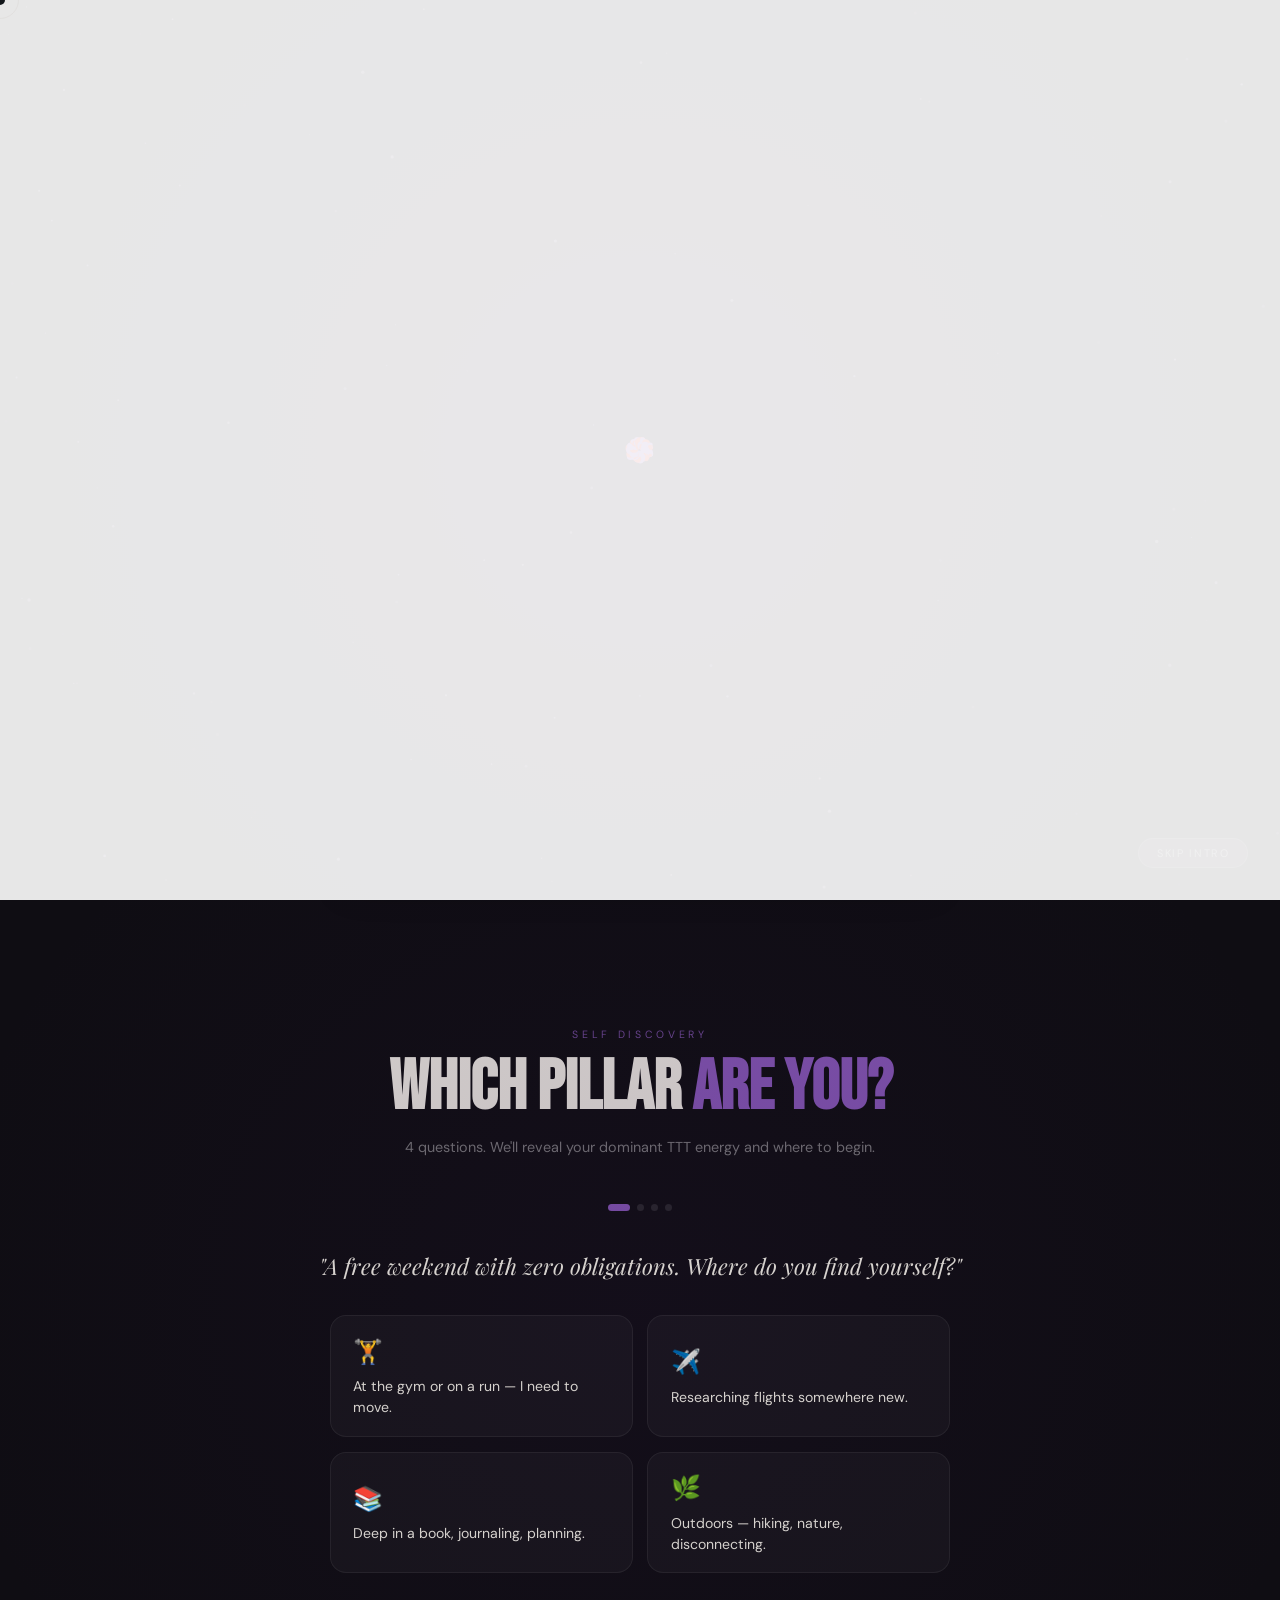
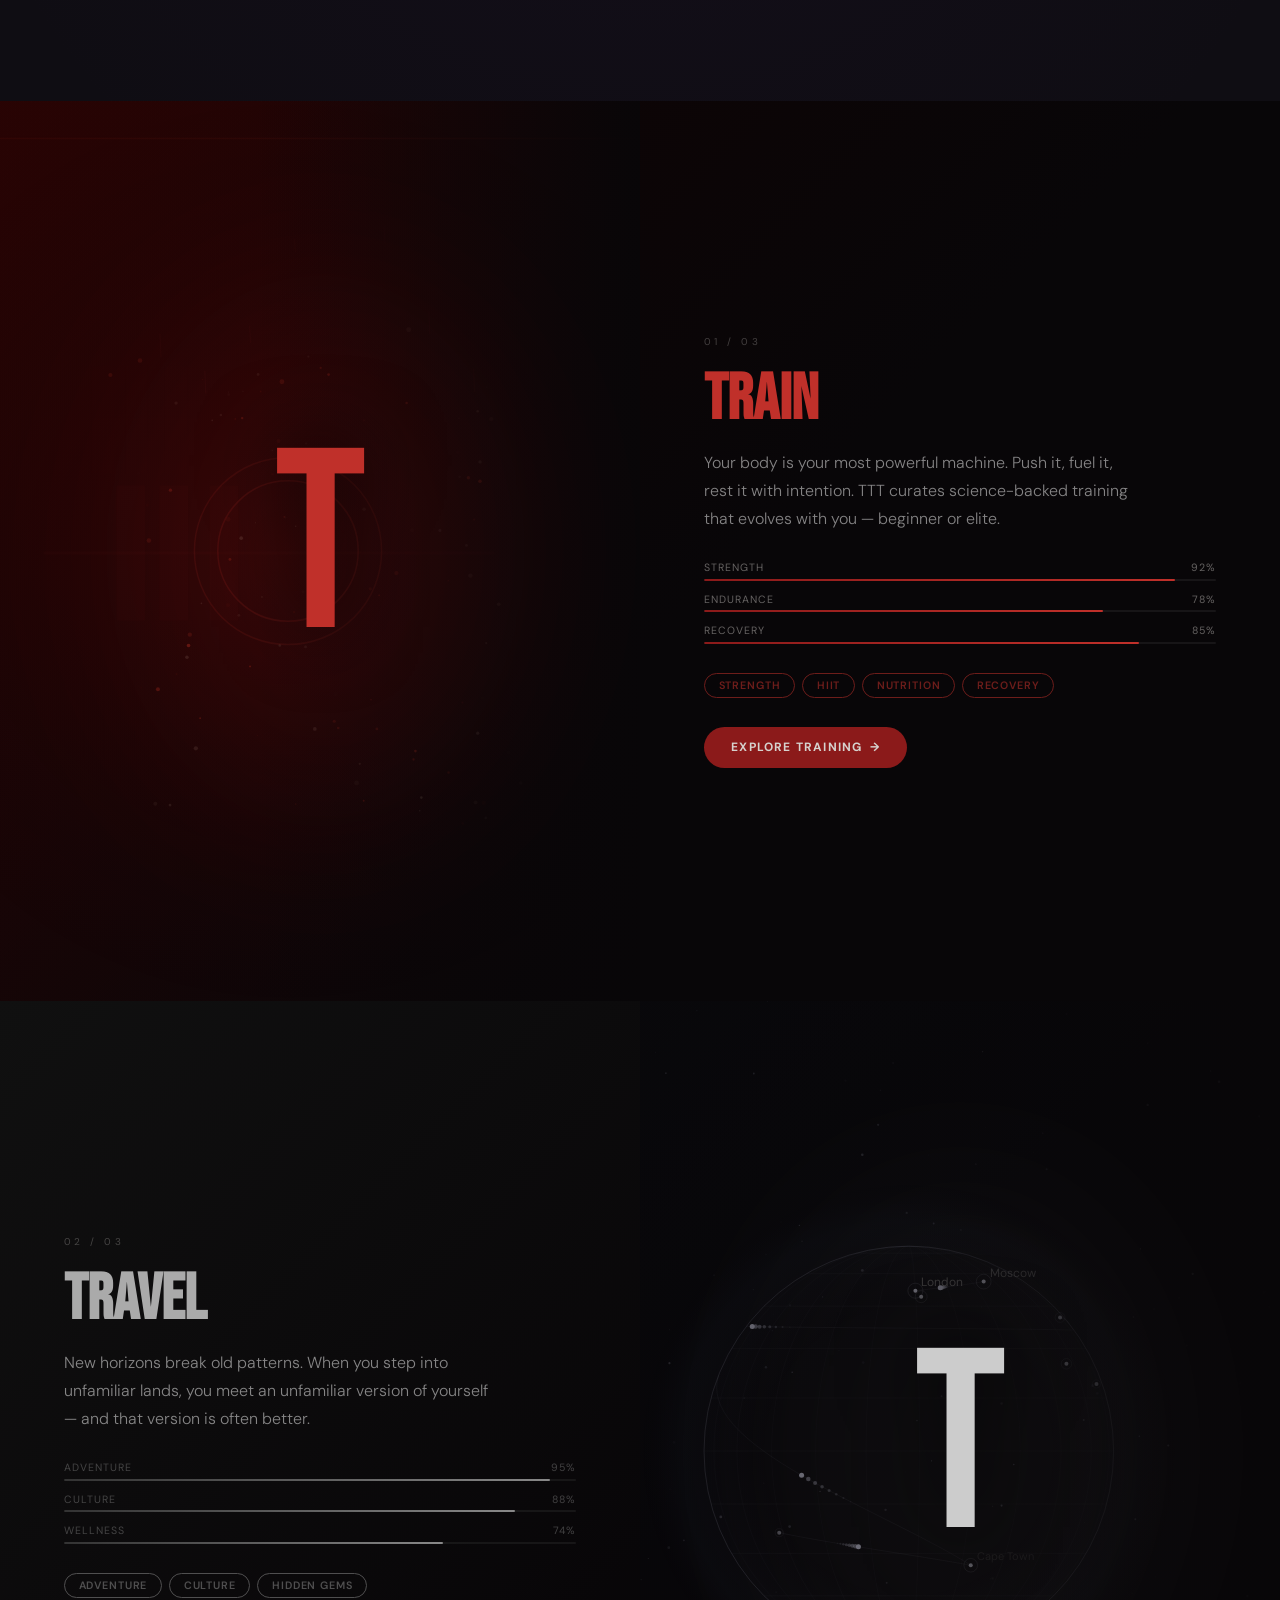
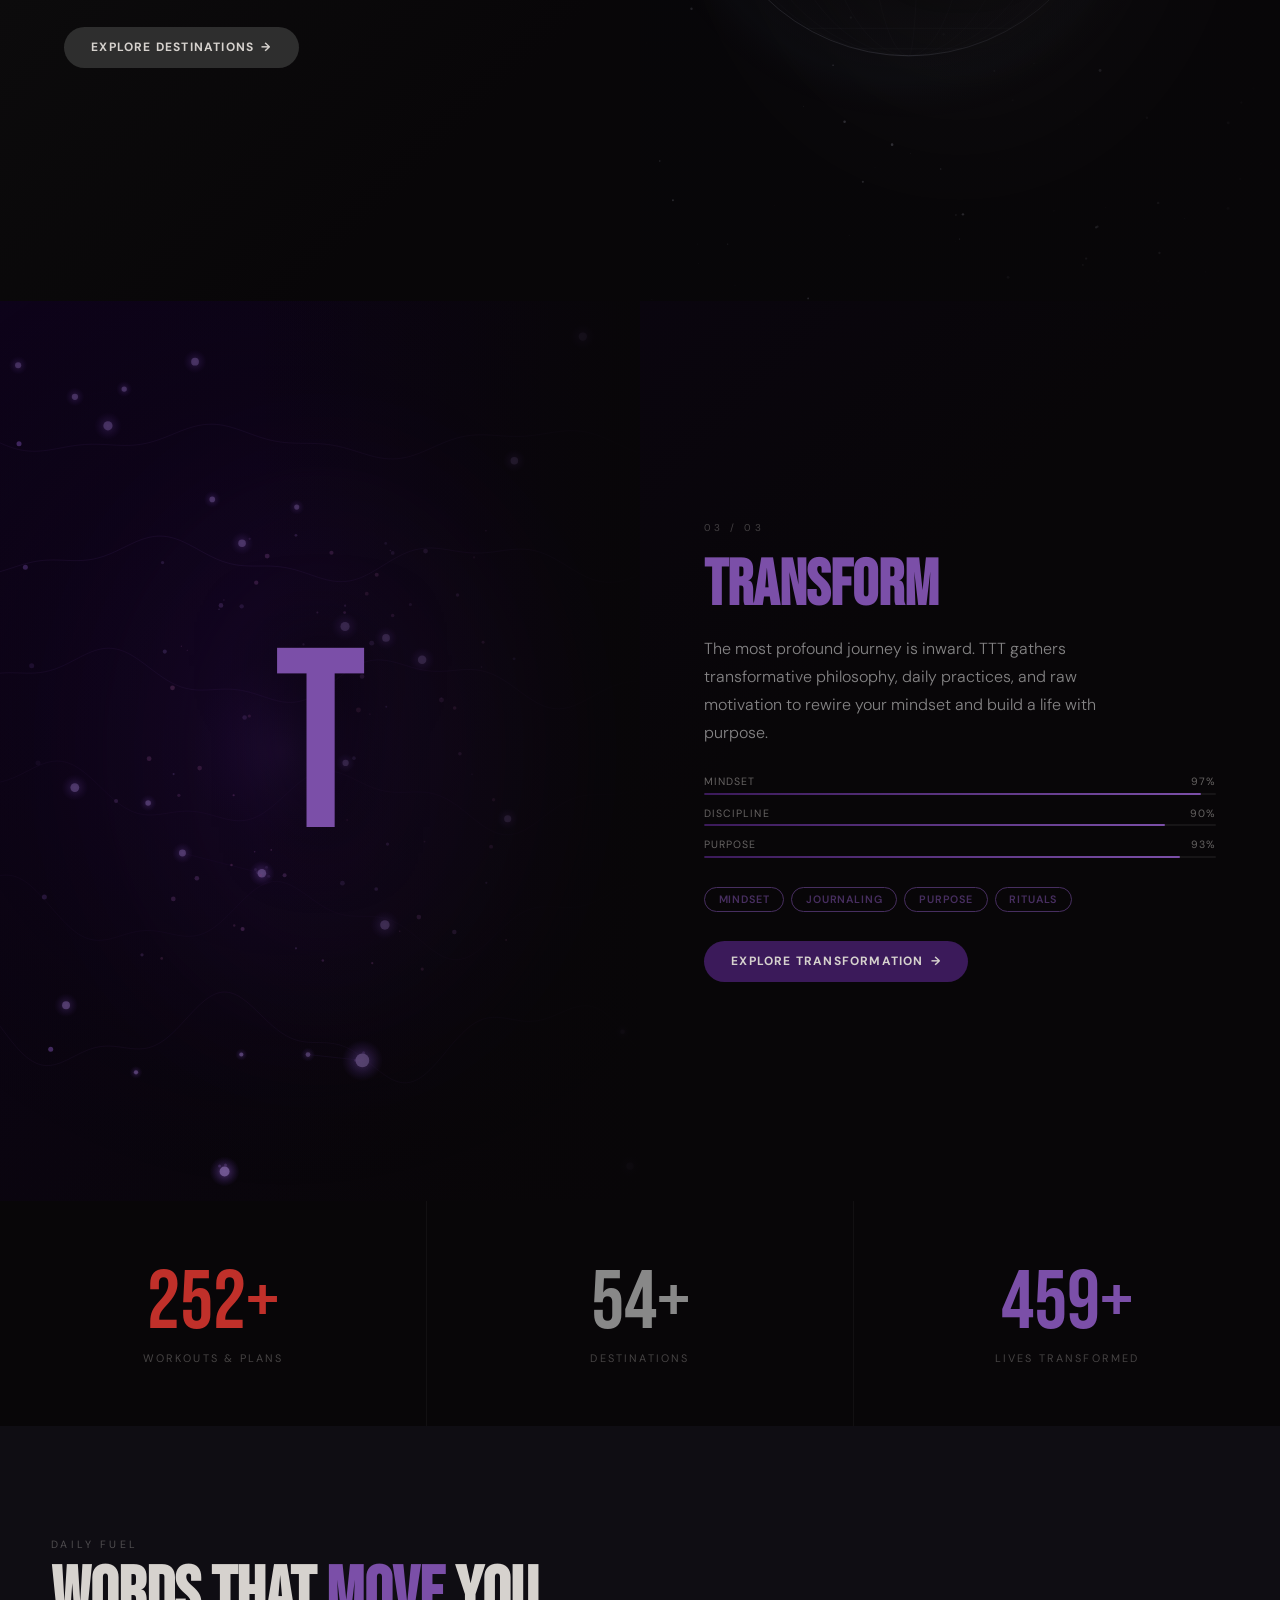
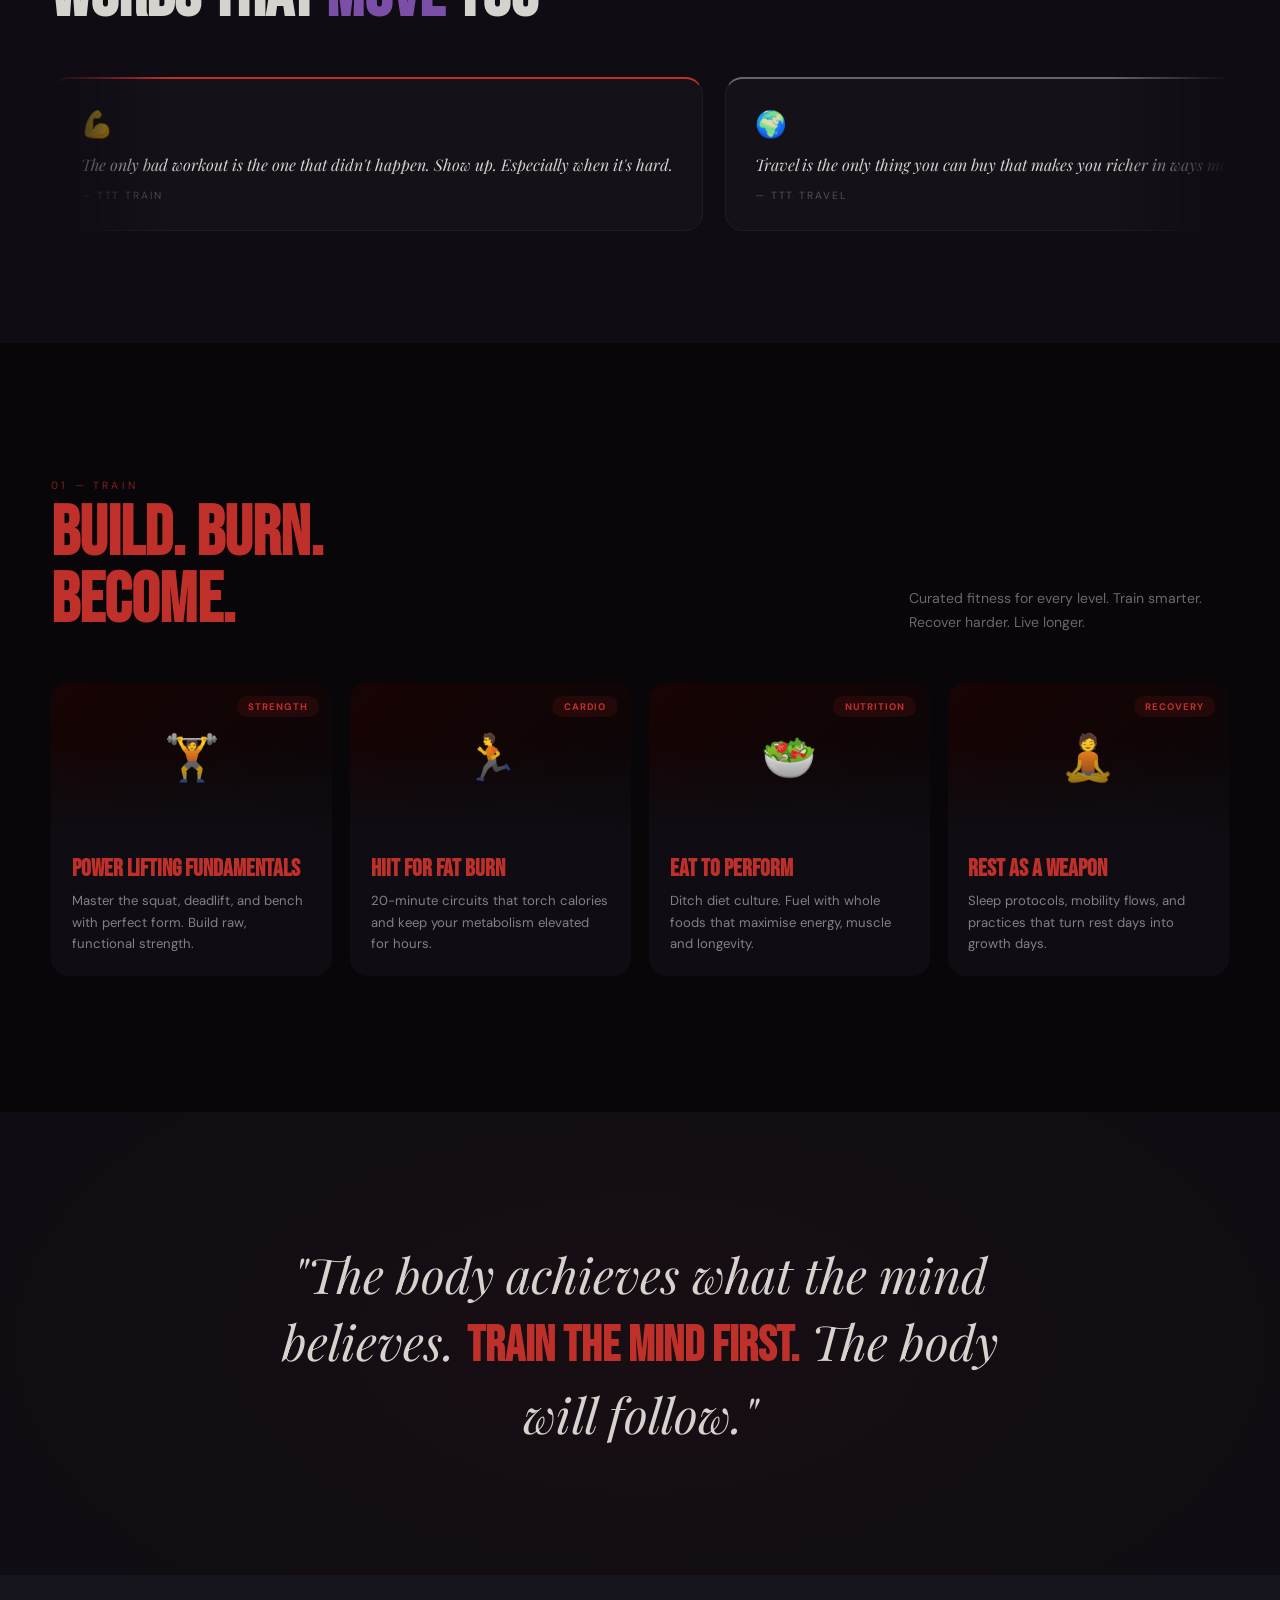
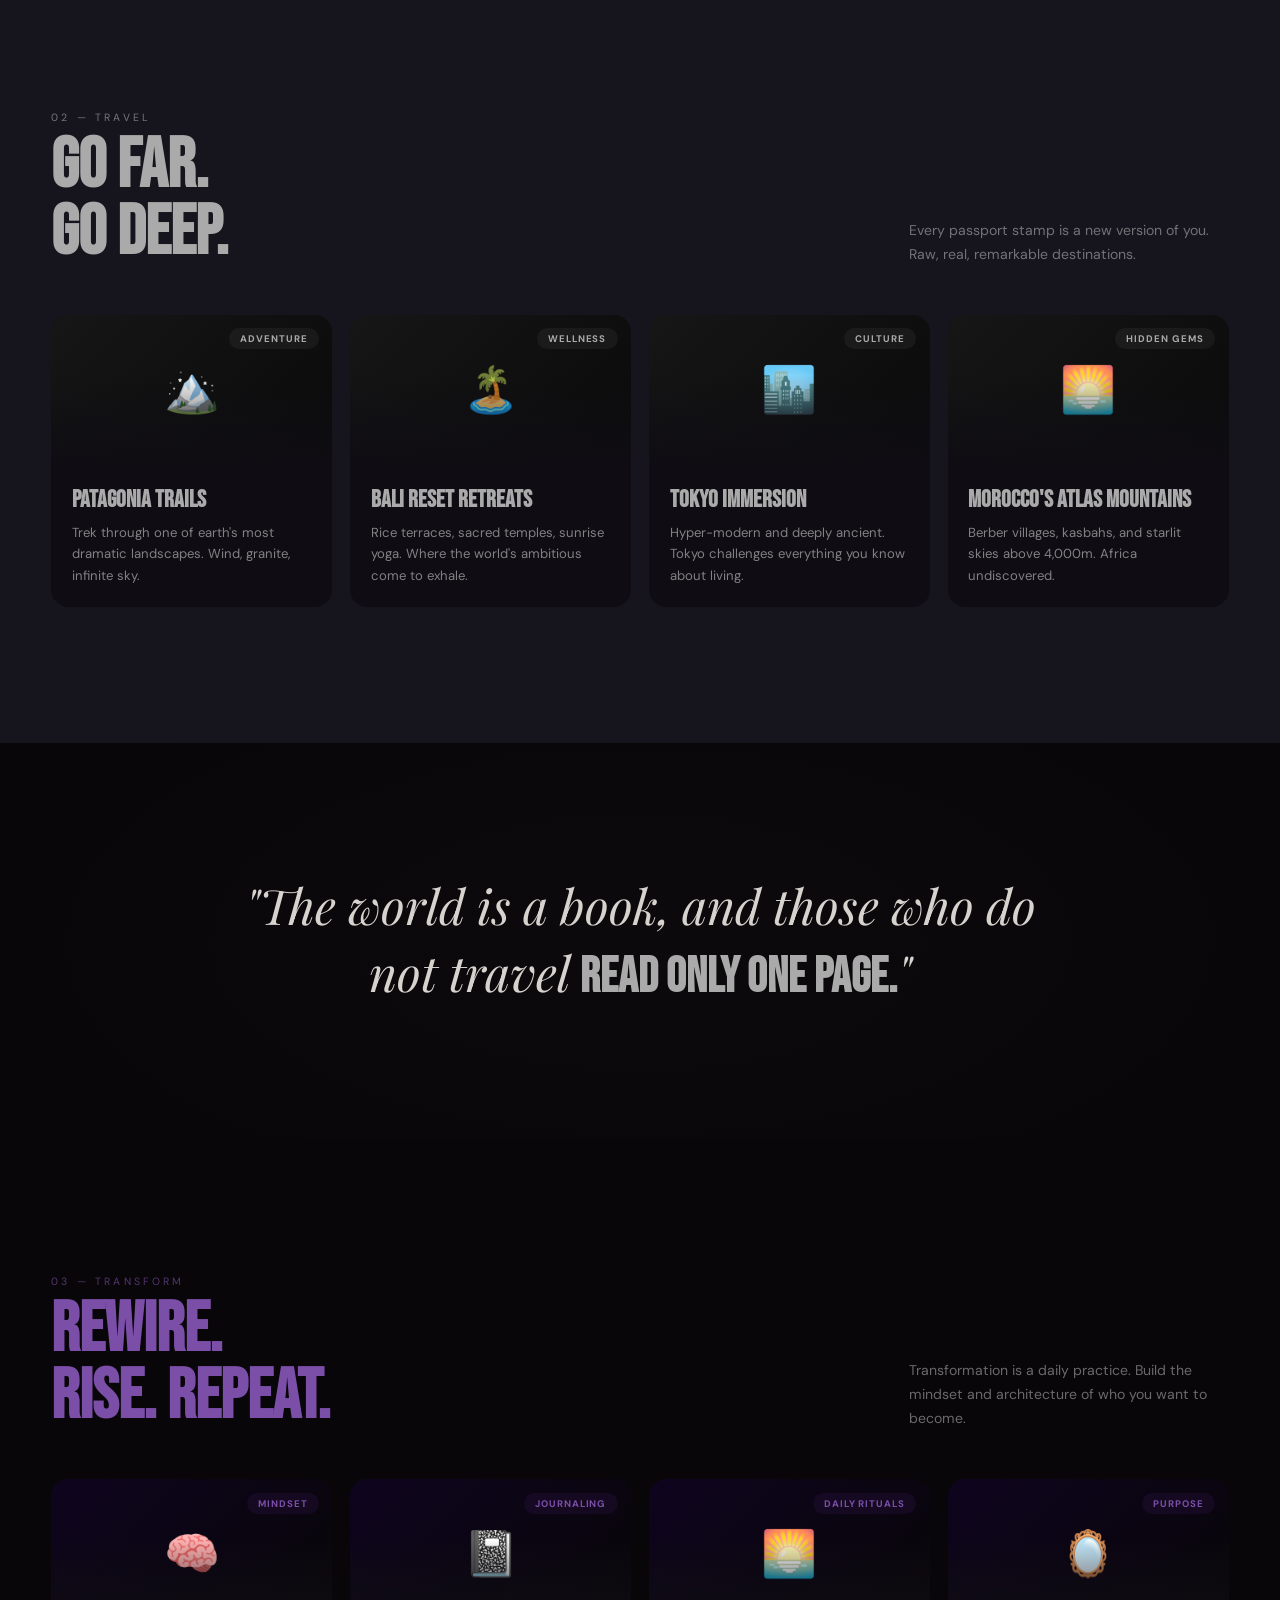
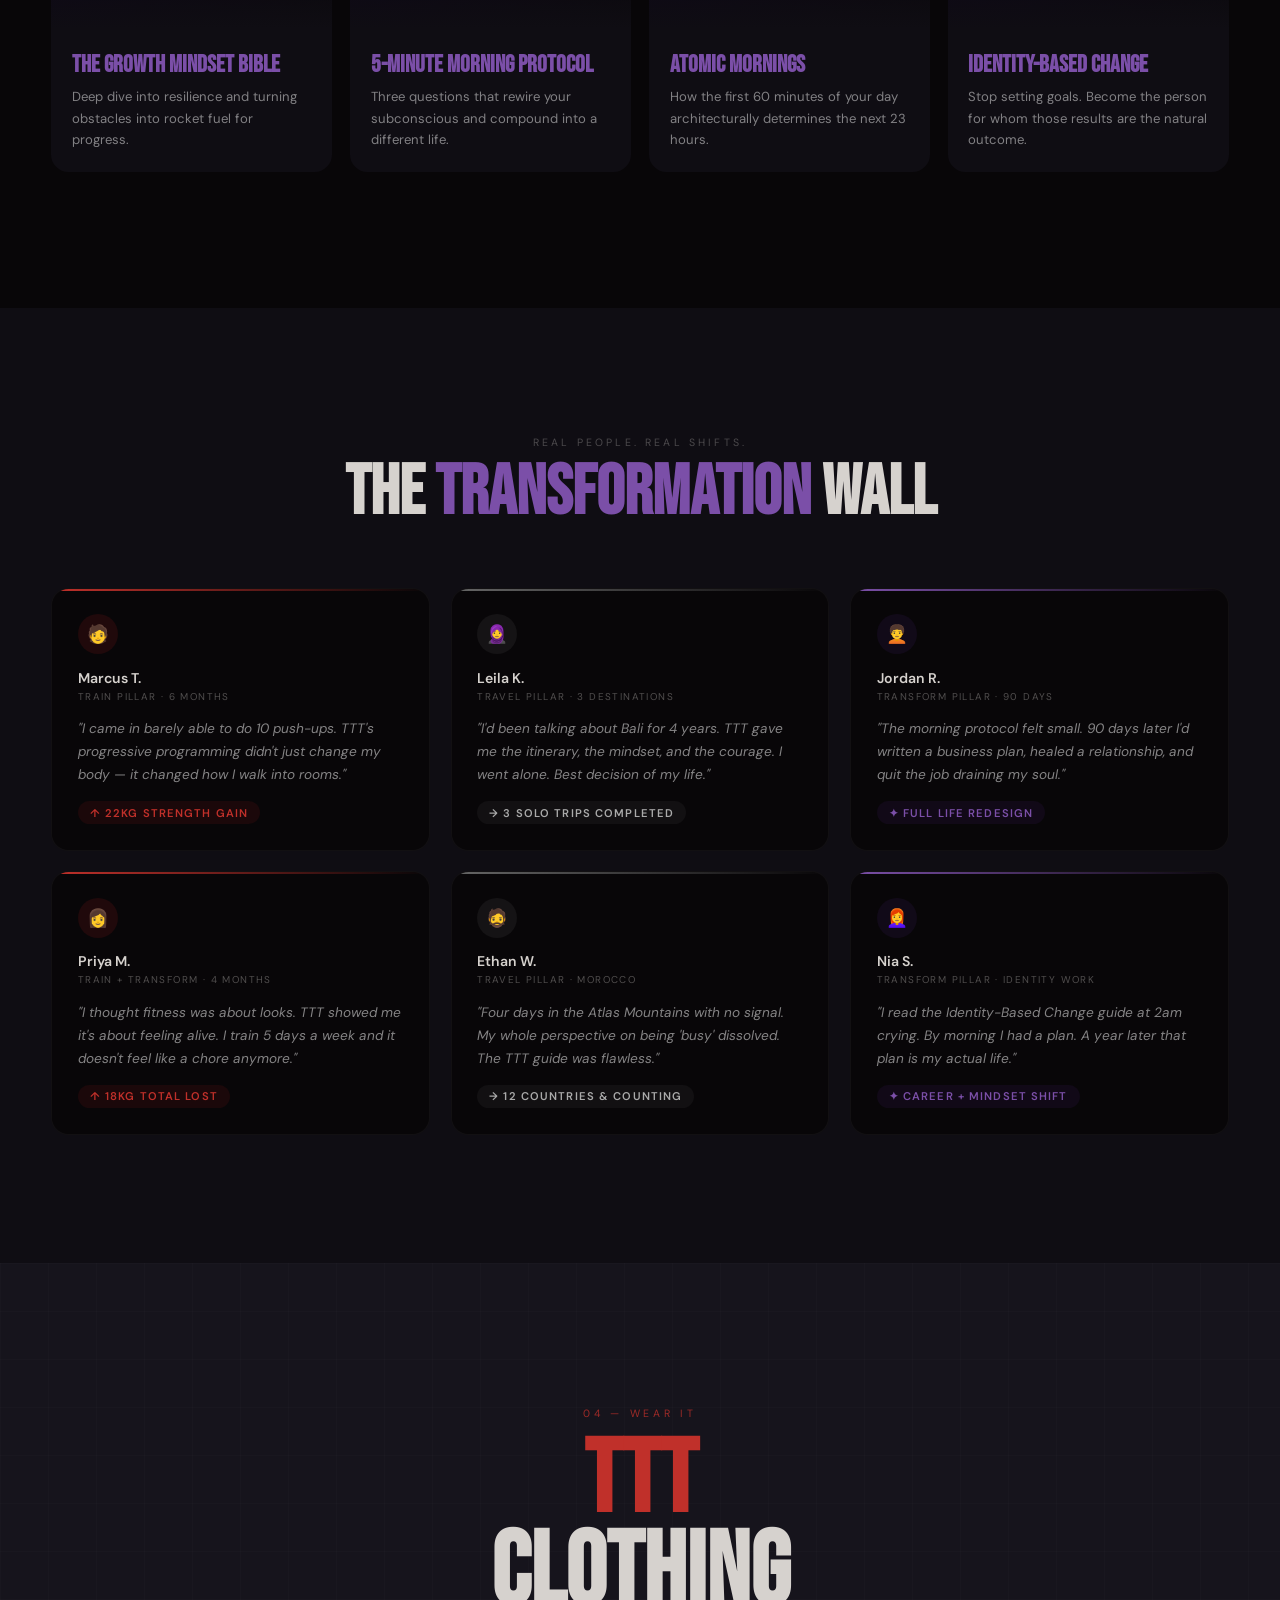
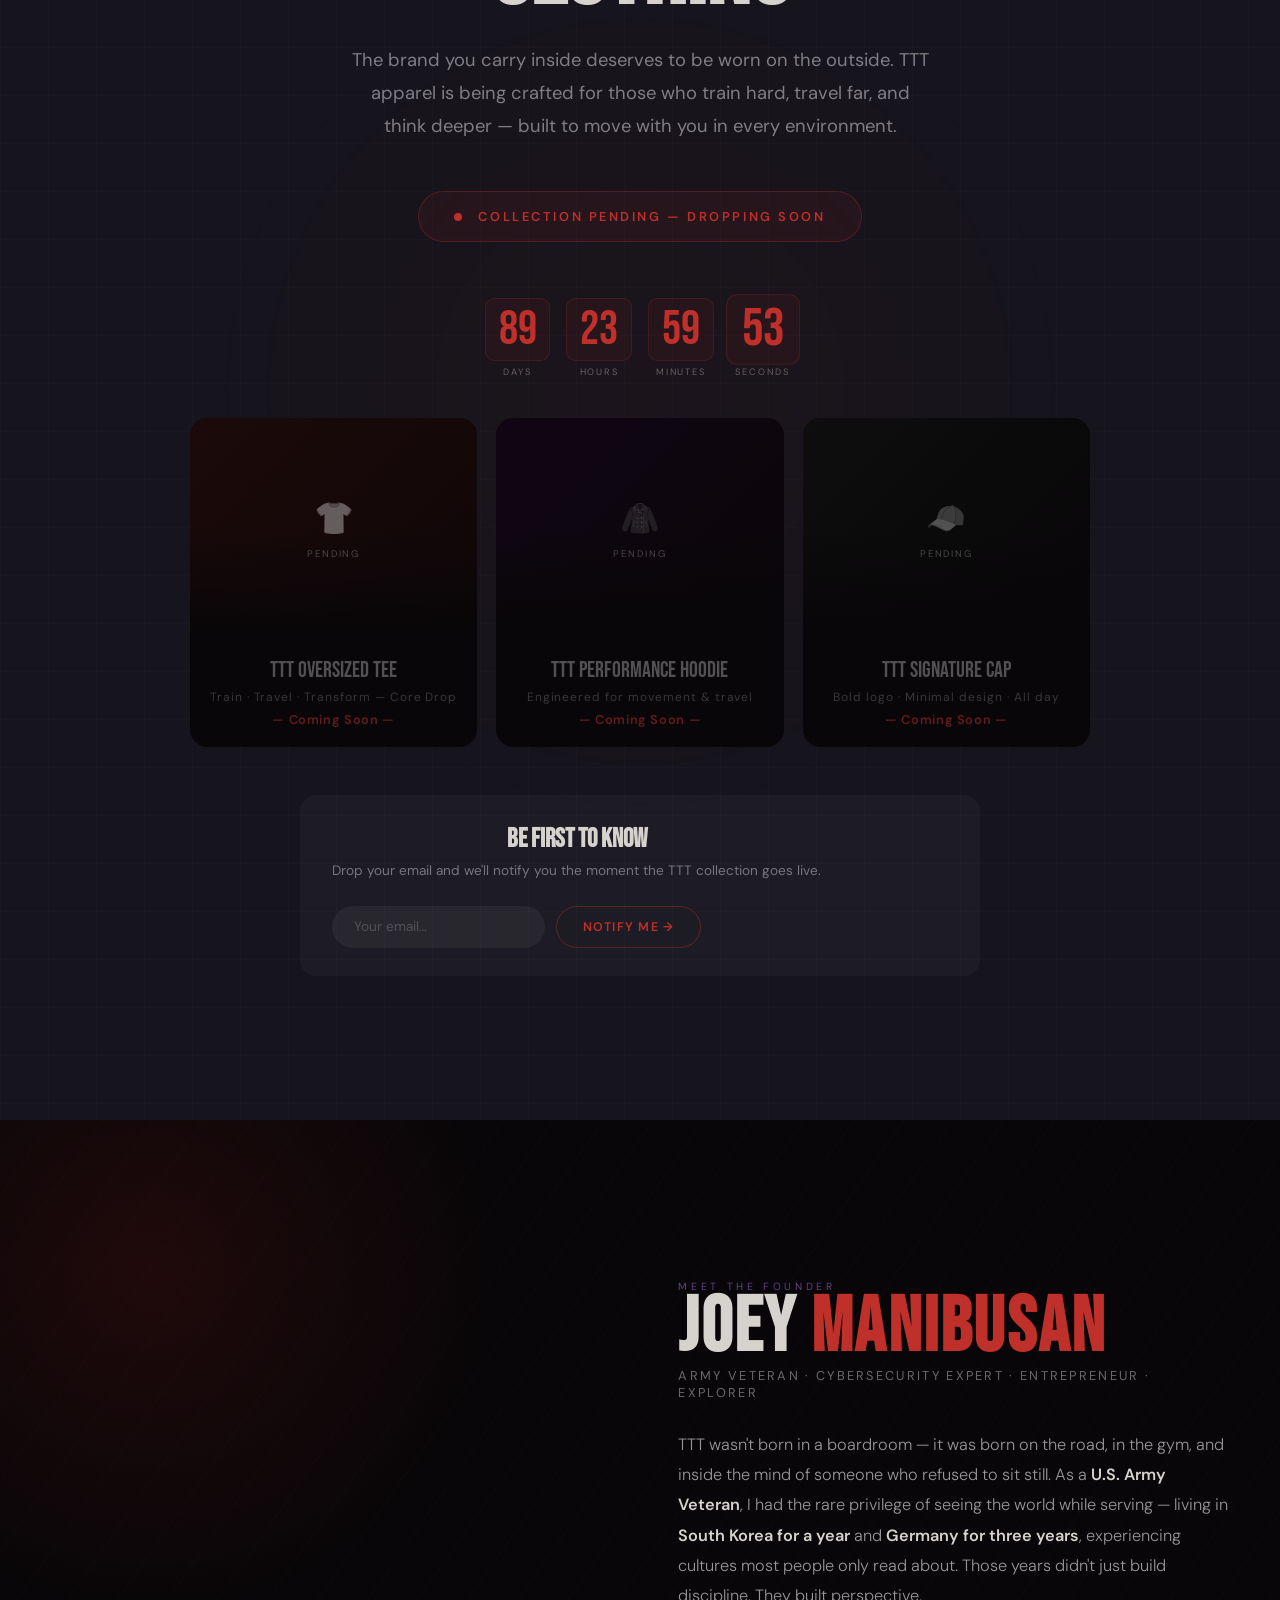
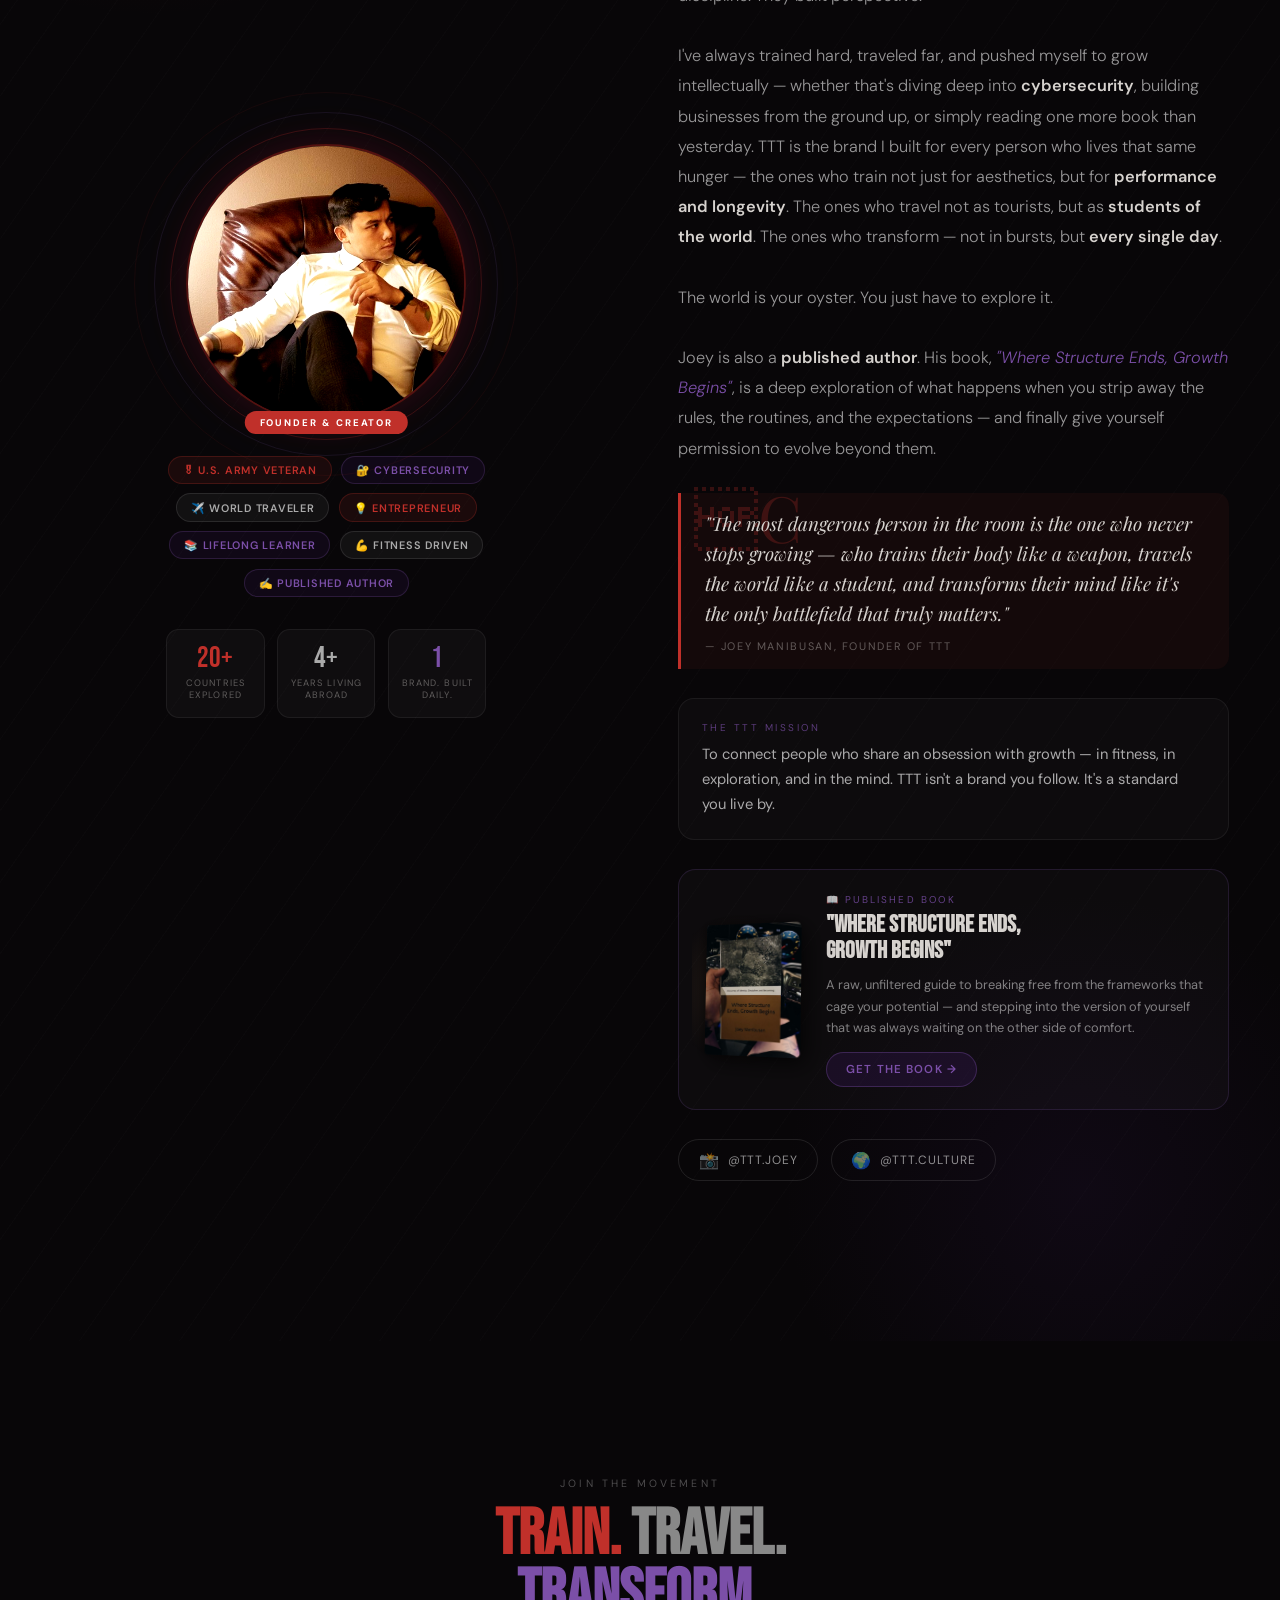
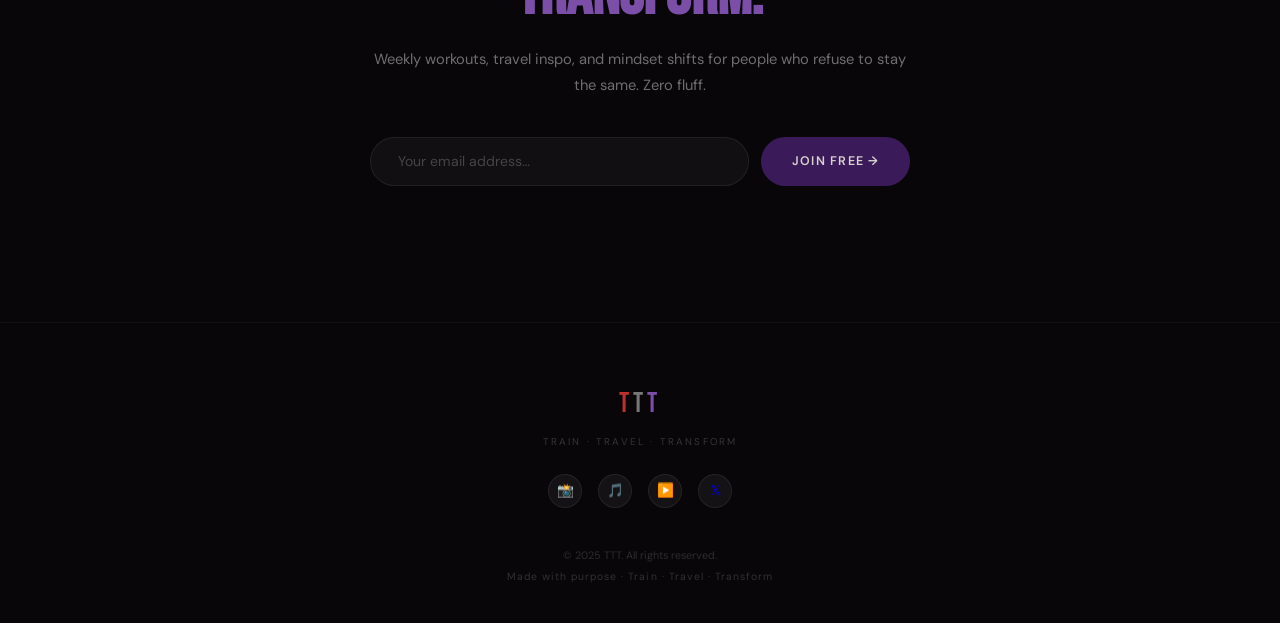
==== commit 1642a36a: "Change social media links to actual URLs Updated social media links in the mobile menu." ====
--- a/index.html
+++ b/index.html
@@ -35,8 +35,8 @@
   <a class="mob-link" href="#newsletter" onclick="closeMobMenu()">Newsletter</a>
   <a class="mob-link" href="#founder" onclick="closeMobMenu()" style="color:var(--vio-b)">Meet the Founder</a>
   <div class="mob-socials">
-    <a class="mob-social" href="#" target="_blank">IG</a>
-    <a class="mob-social" href="#" target="_blank">TT</a>
+    <a class="mob-social" href="https://instagram.com/ttt.joey" target="_blank">IG</a>
+    <a class="mob-social" href="https://instagram.com/ttt.culture" target="_blank">TT</a>
     <a class="mob-social" href="#" target="_blank">YT</a>
   </div>
 </div>
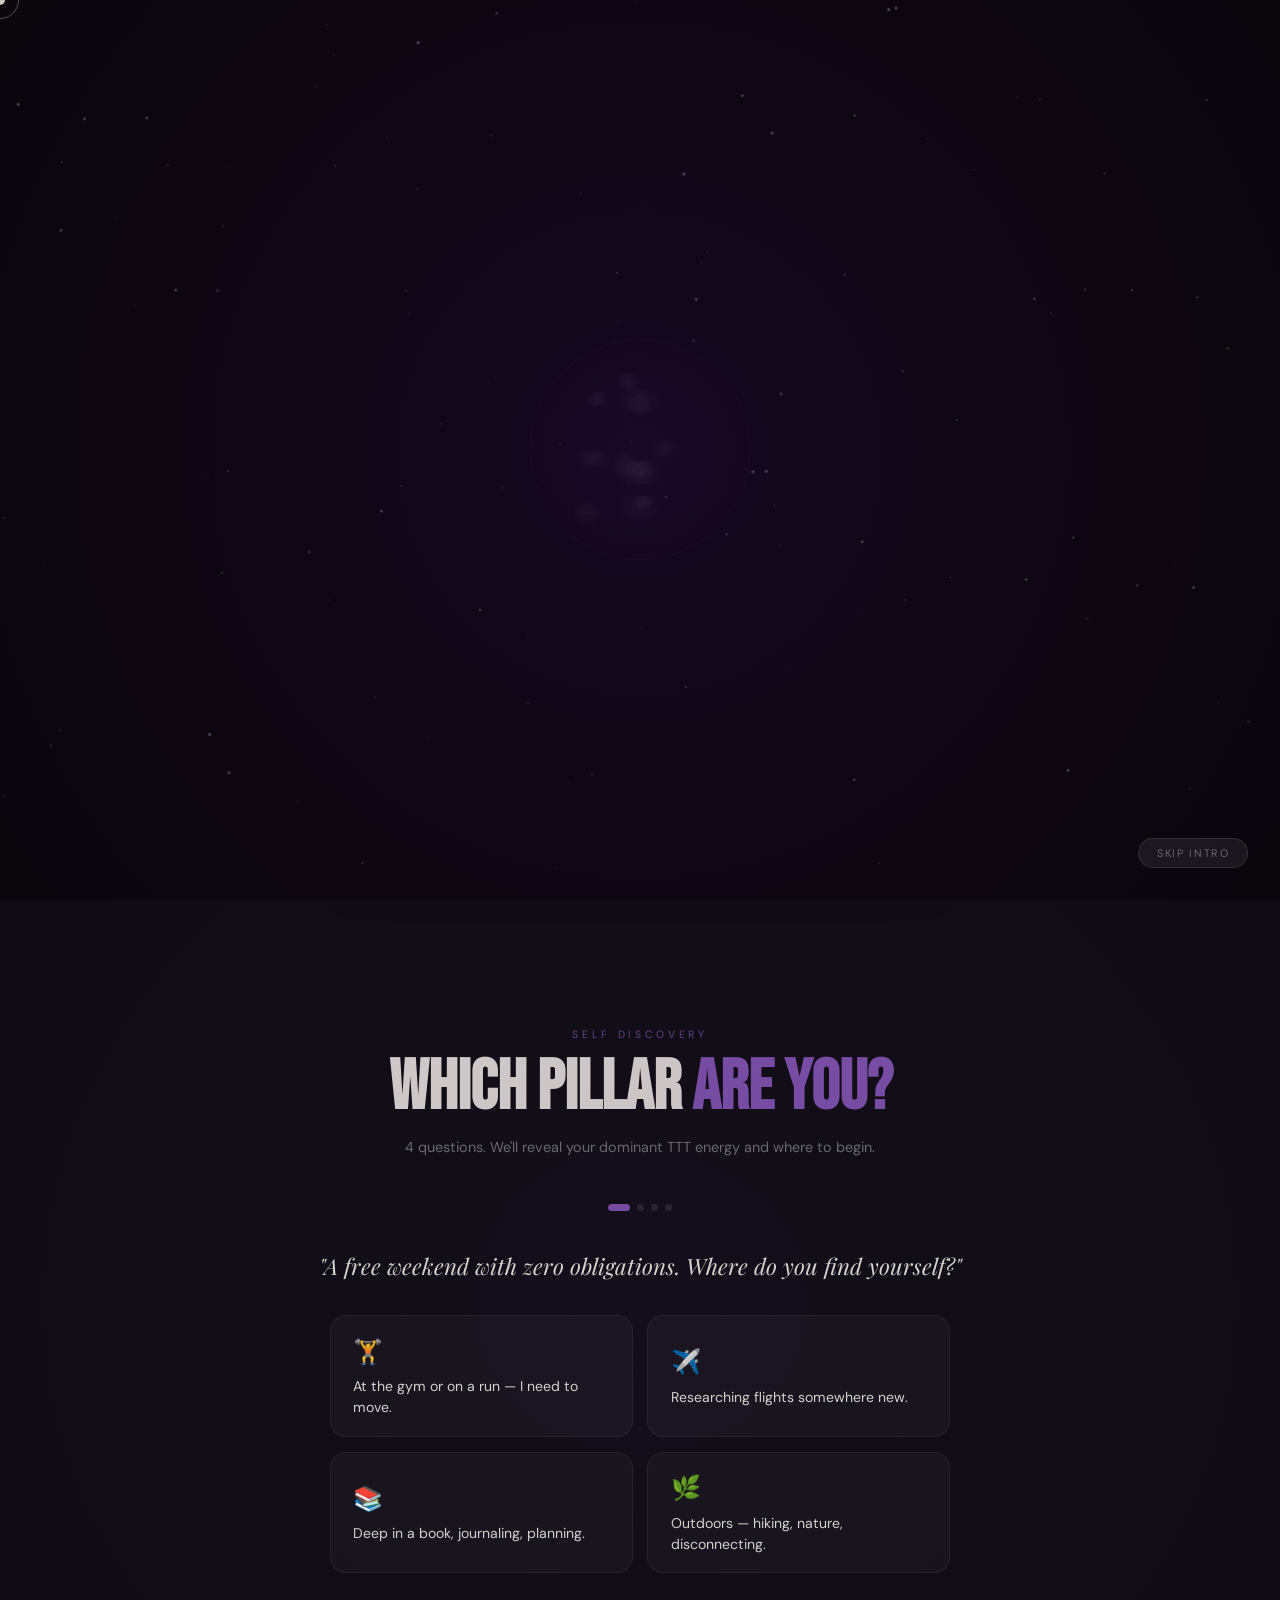
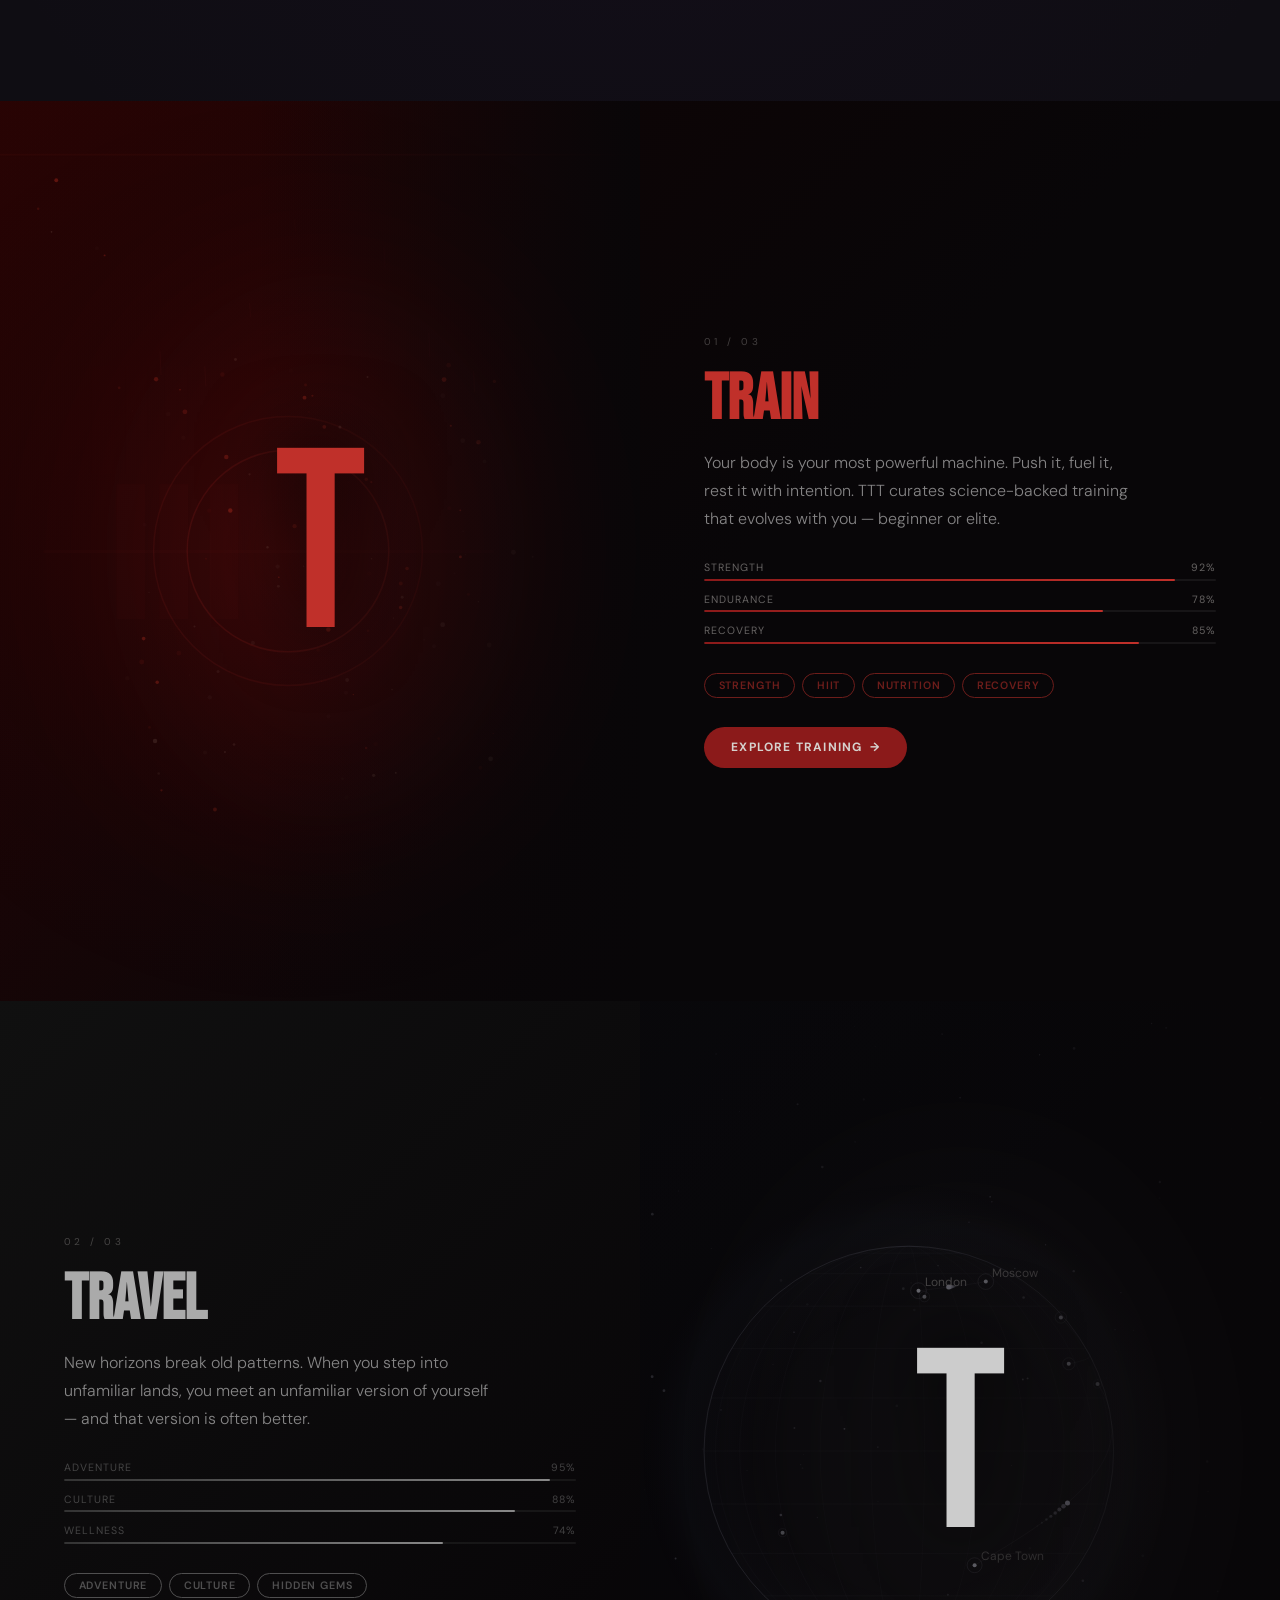
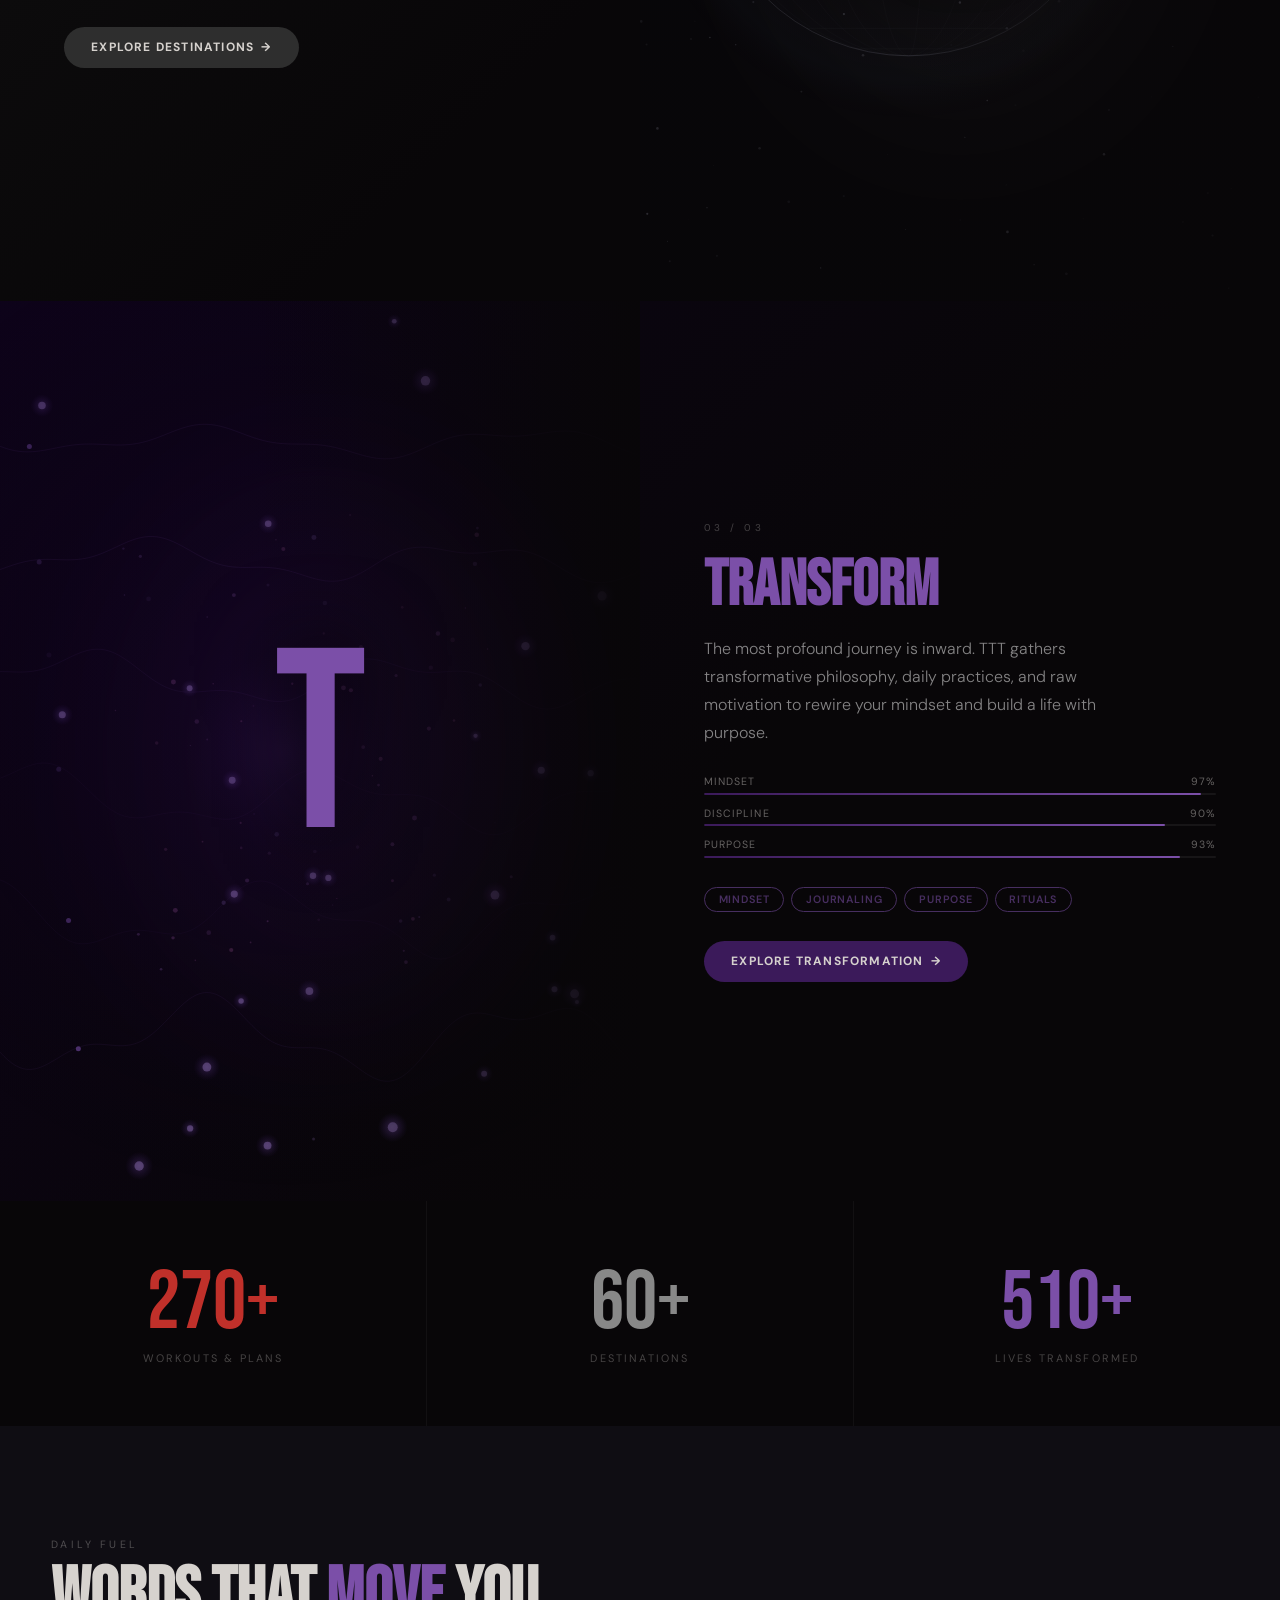
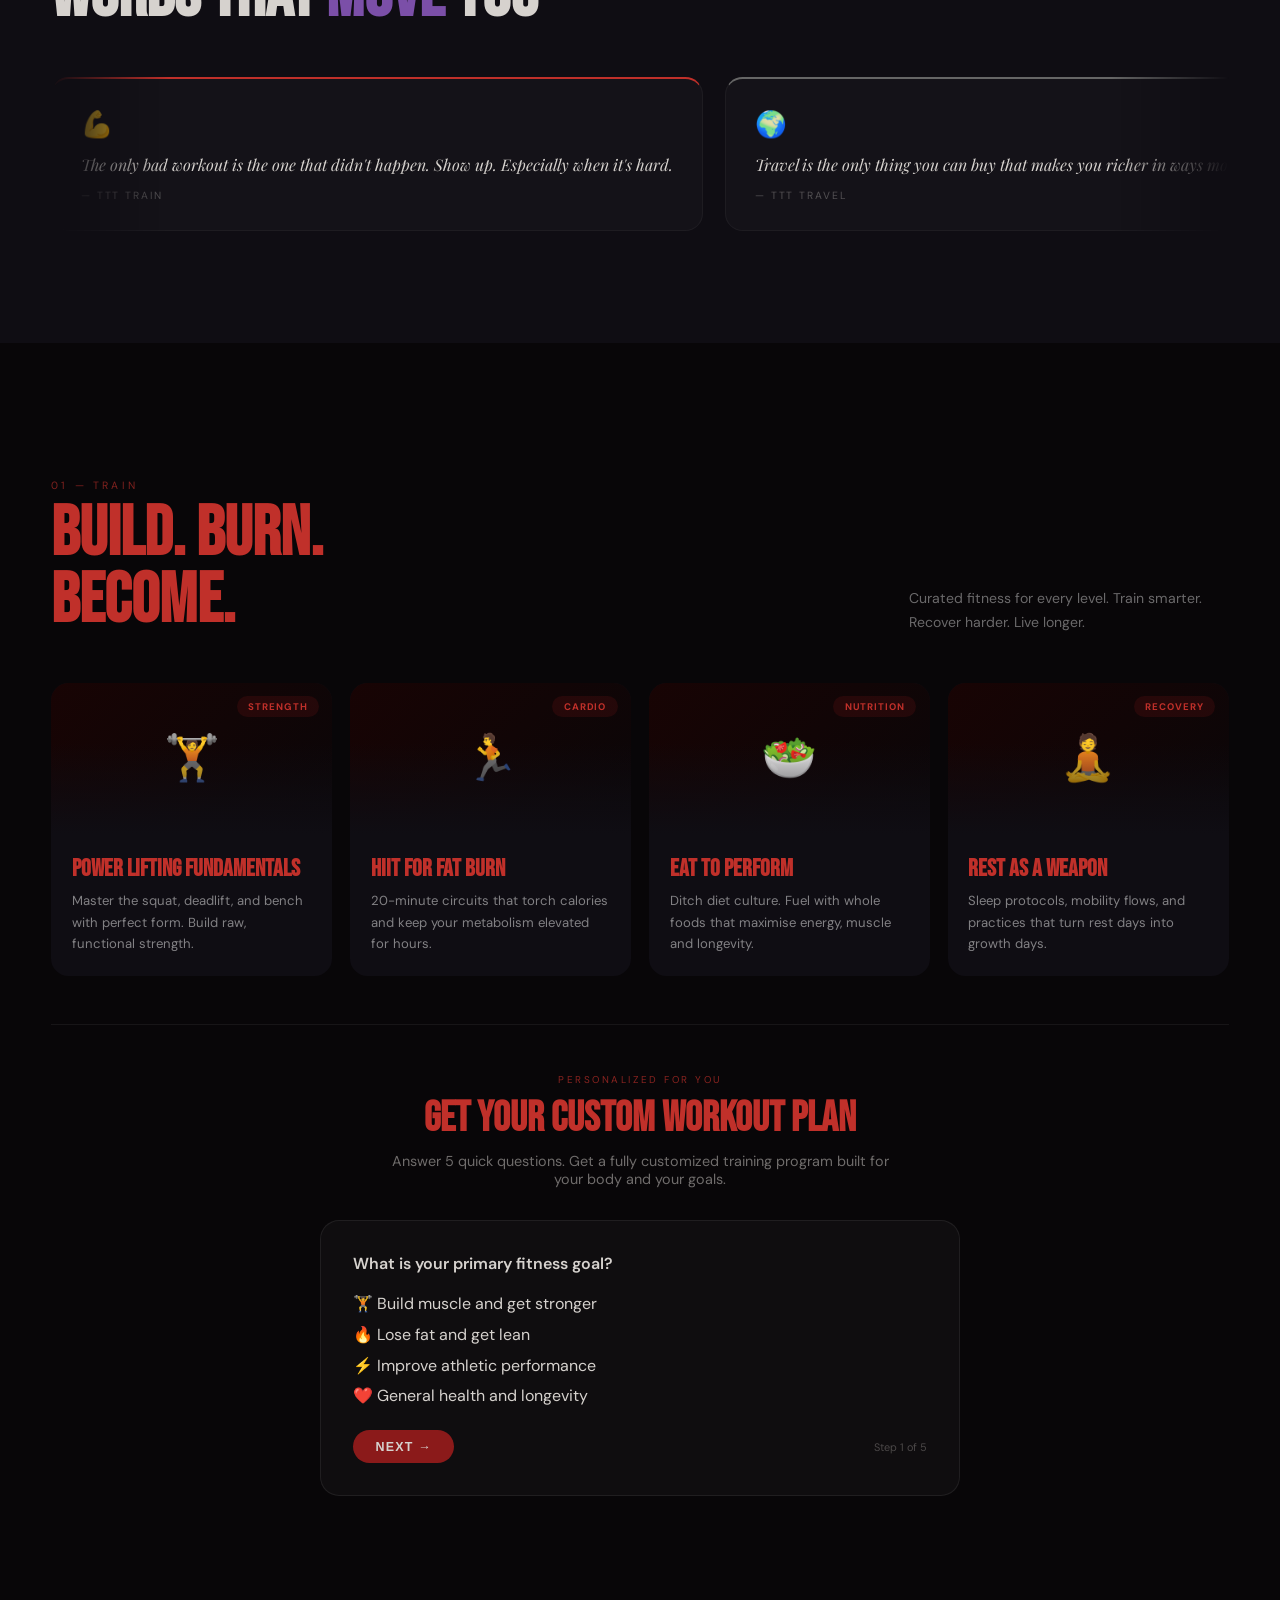
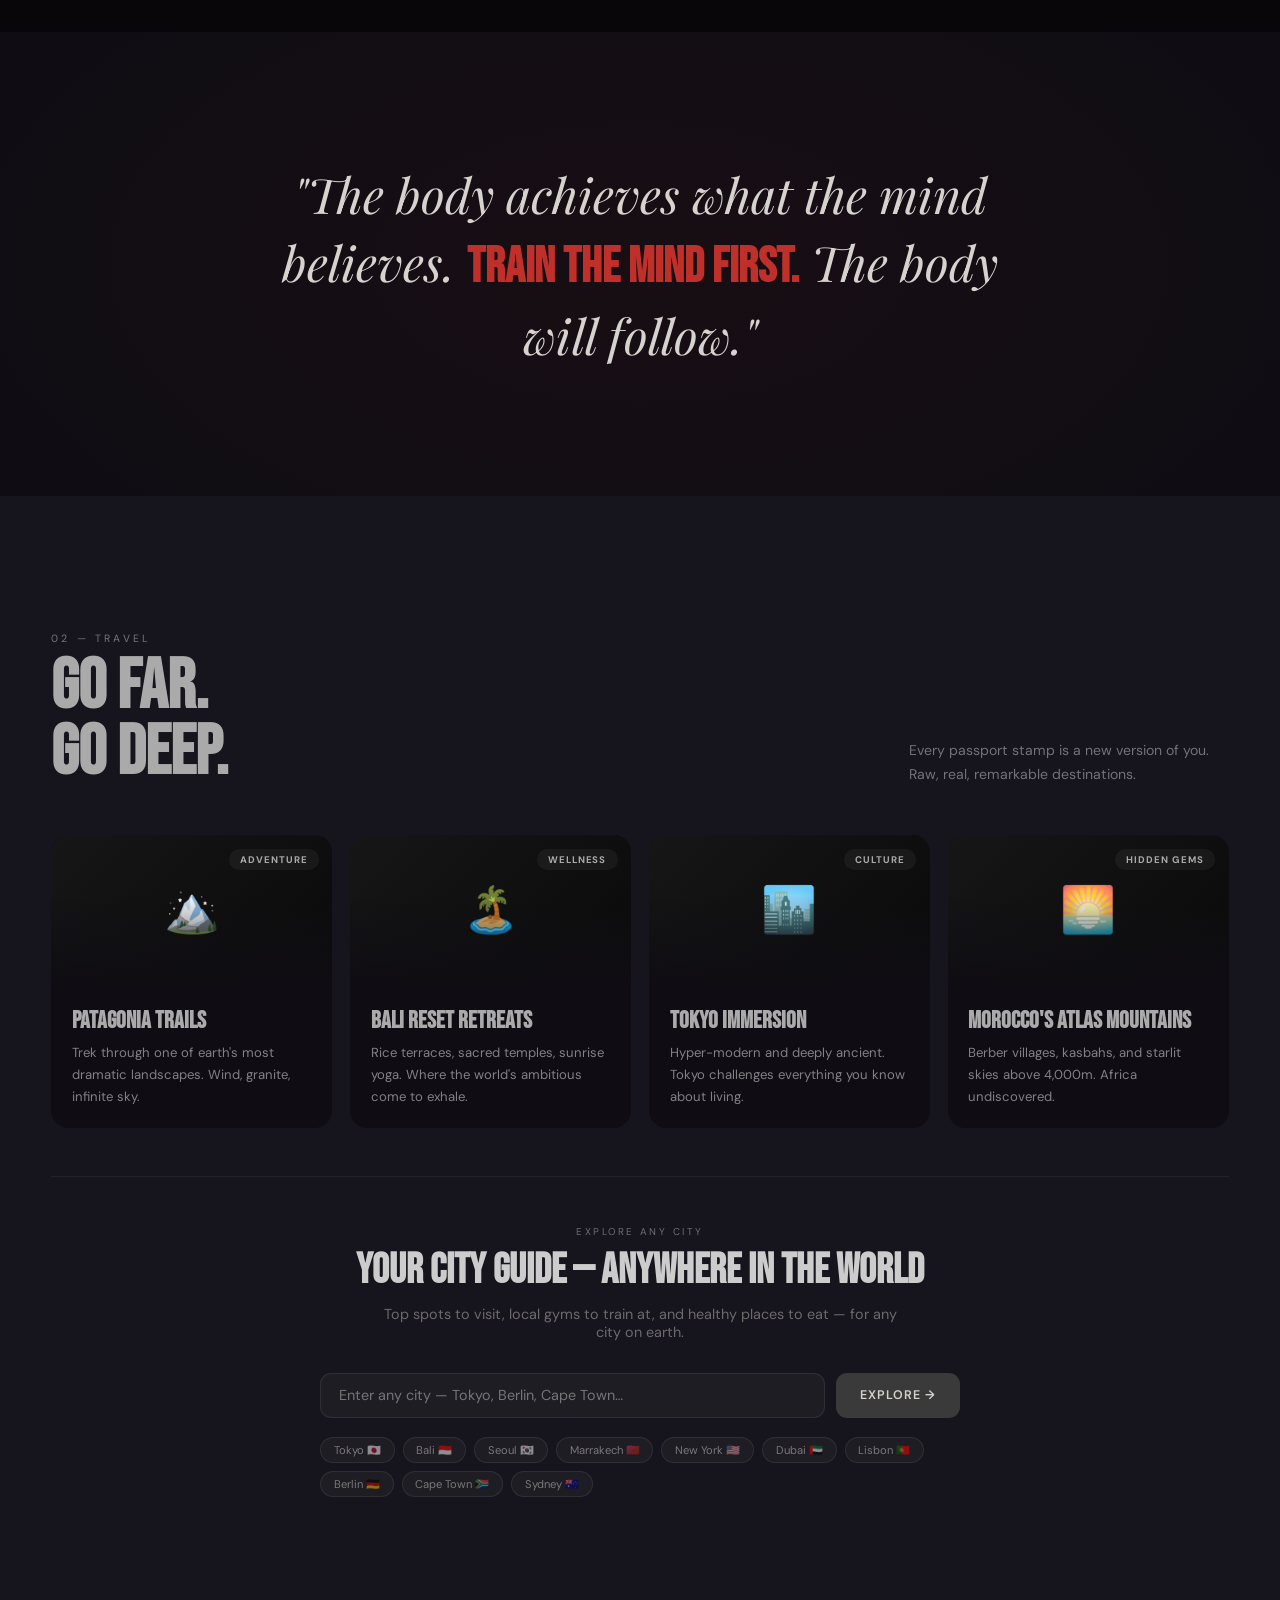
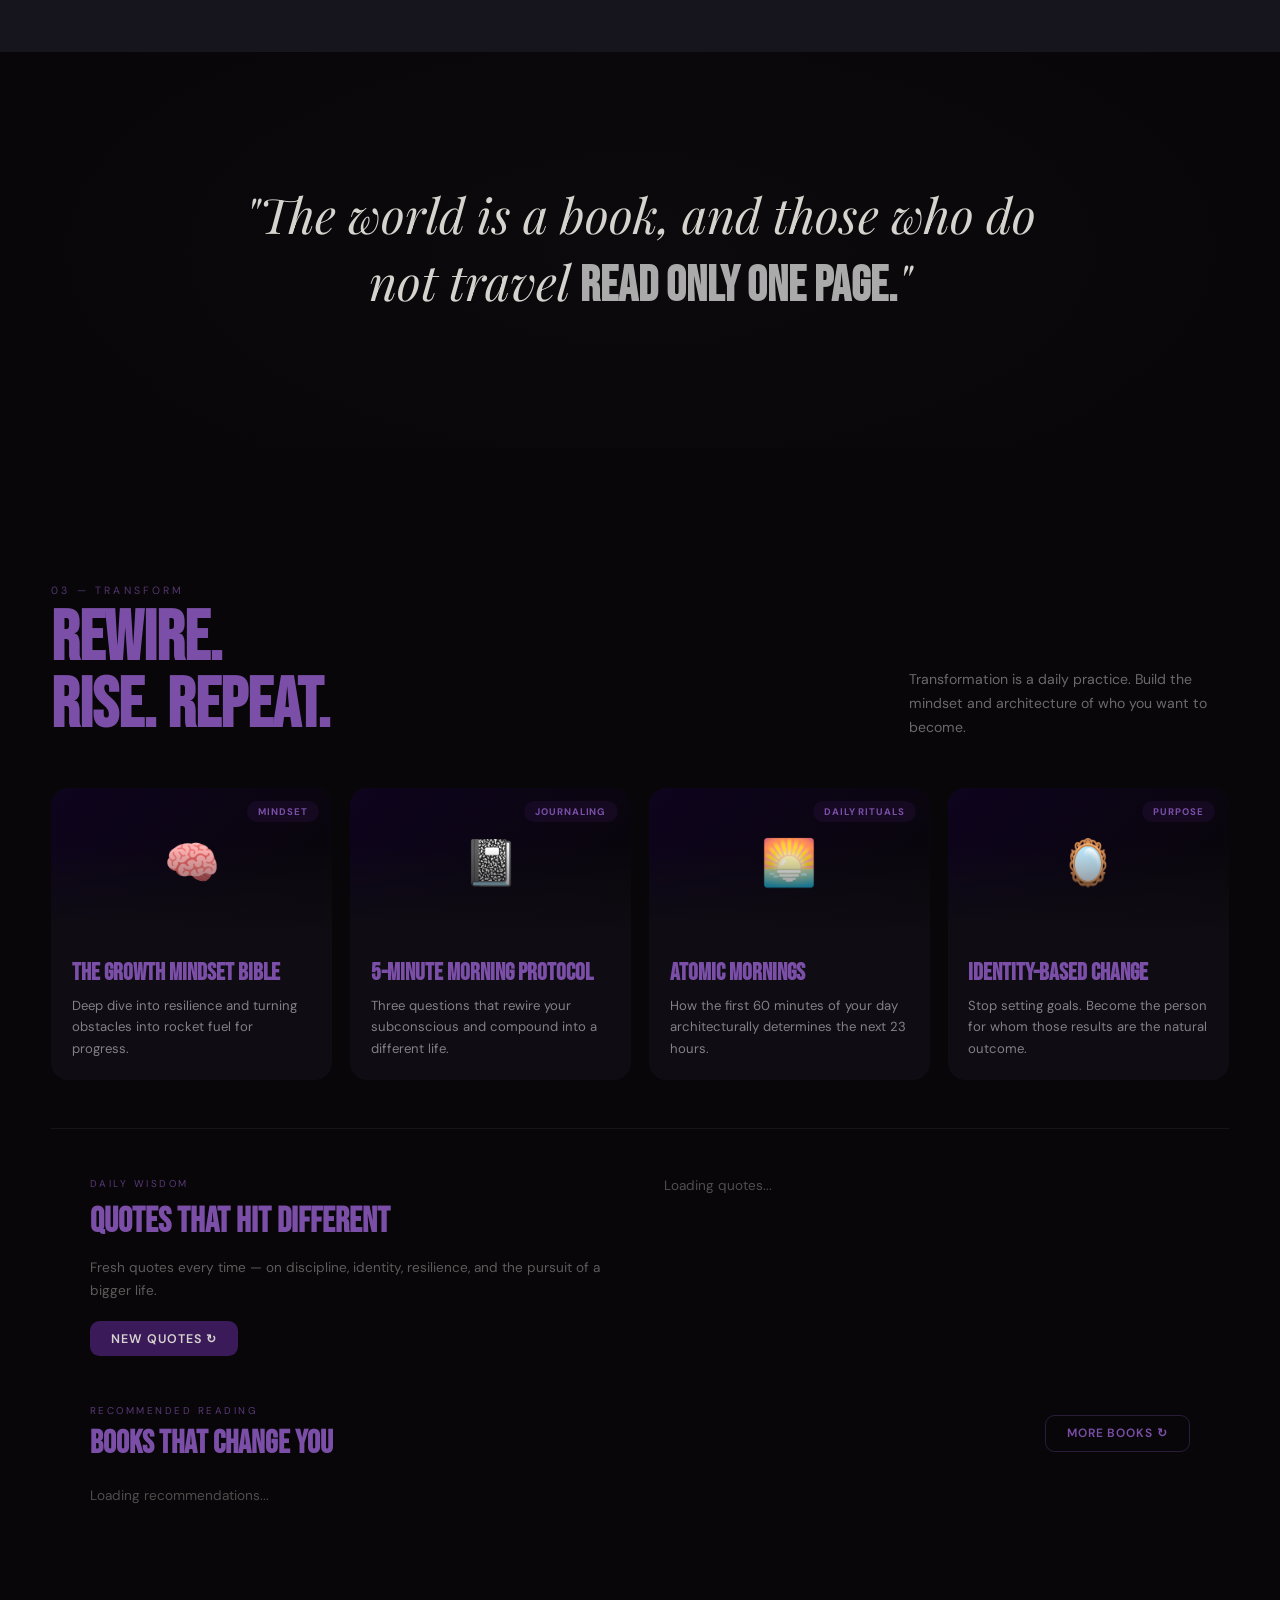
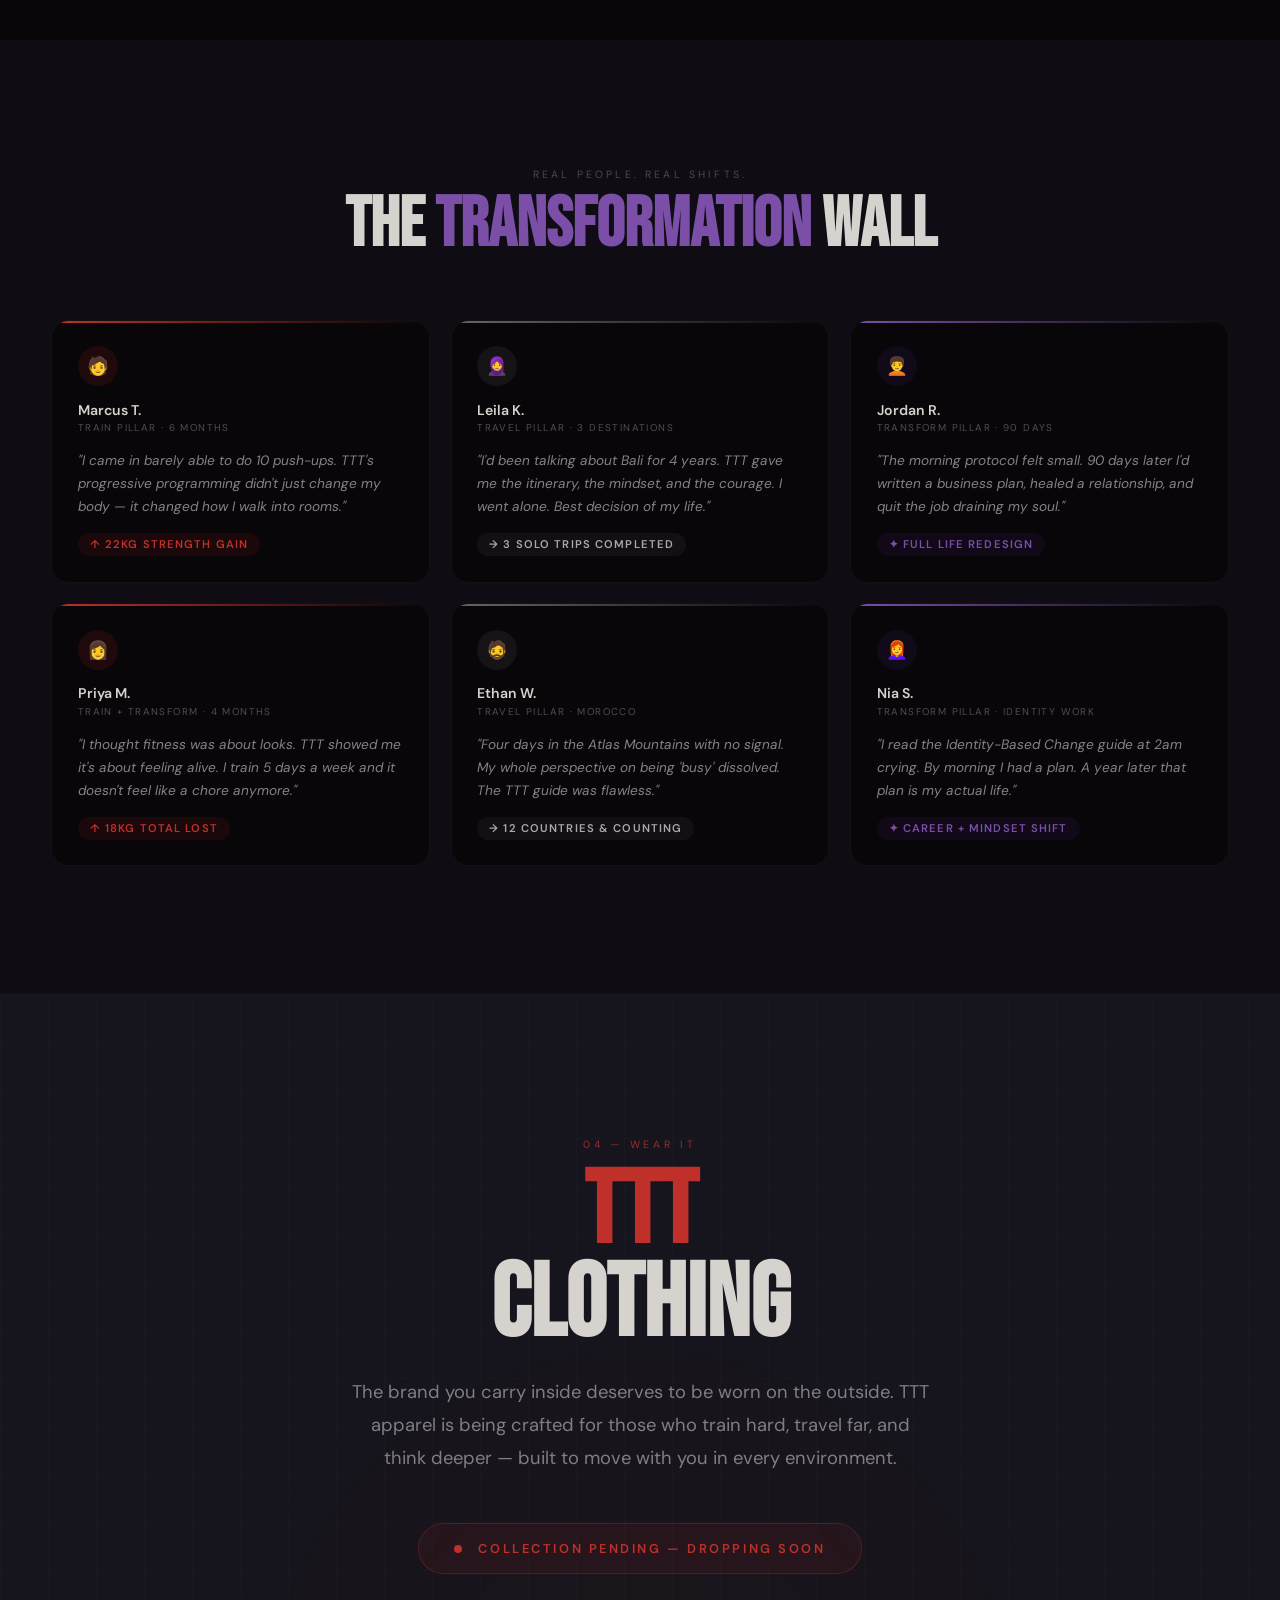
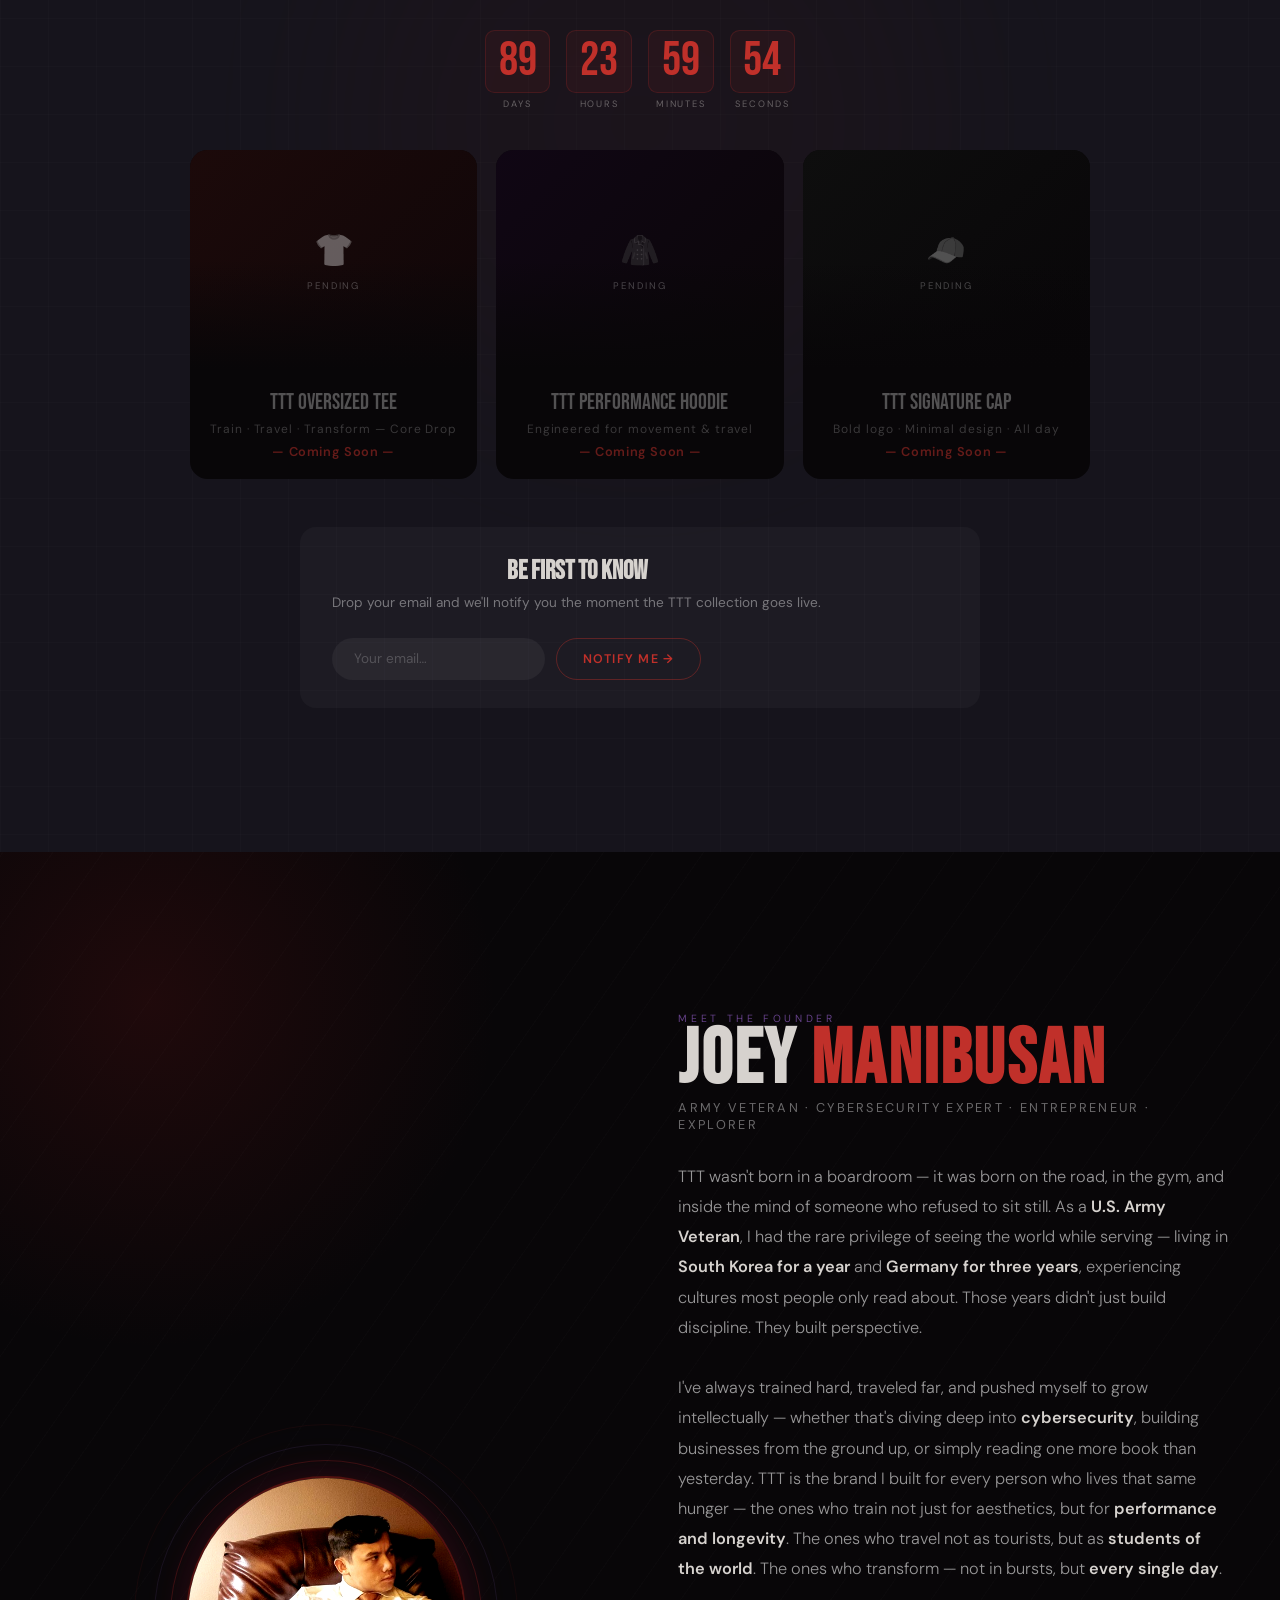
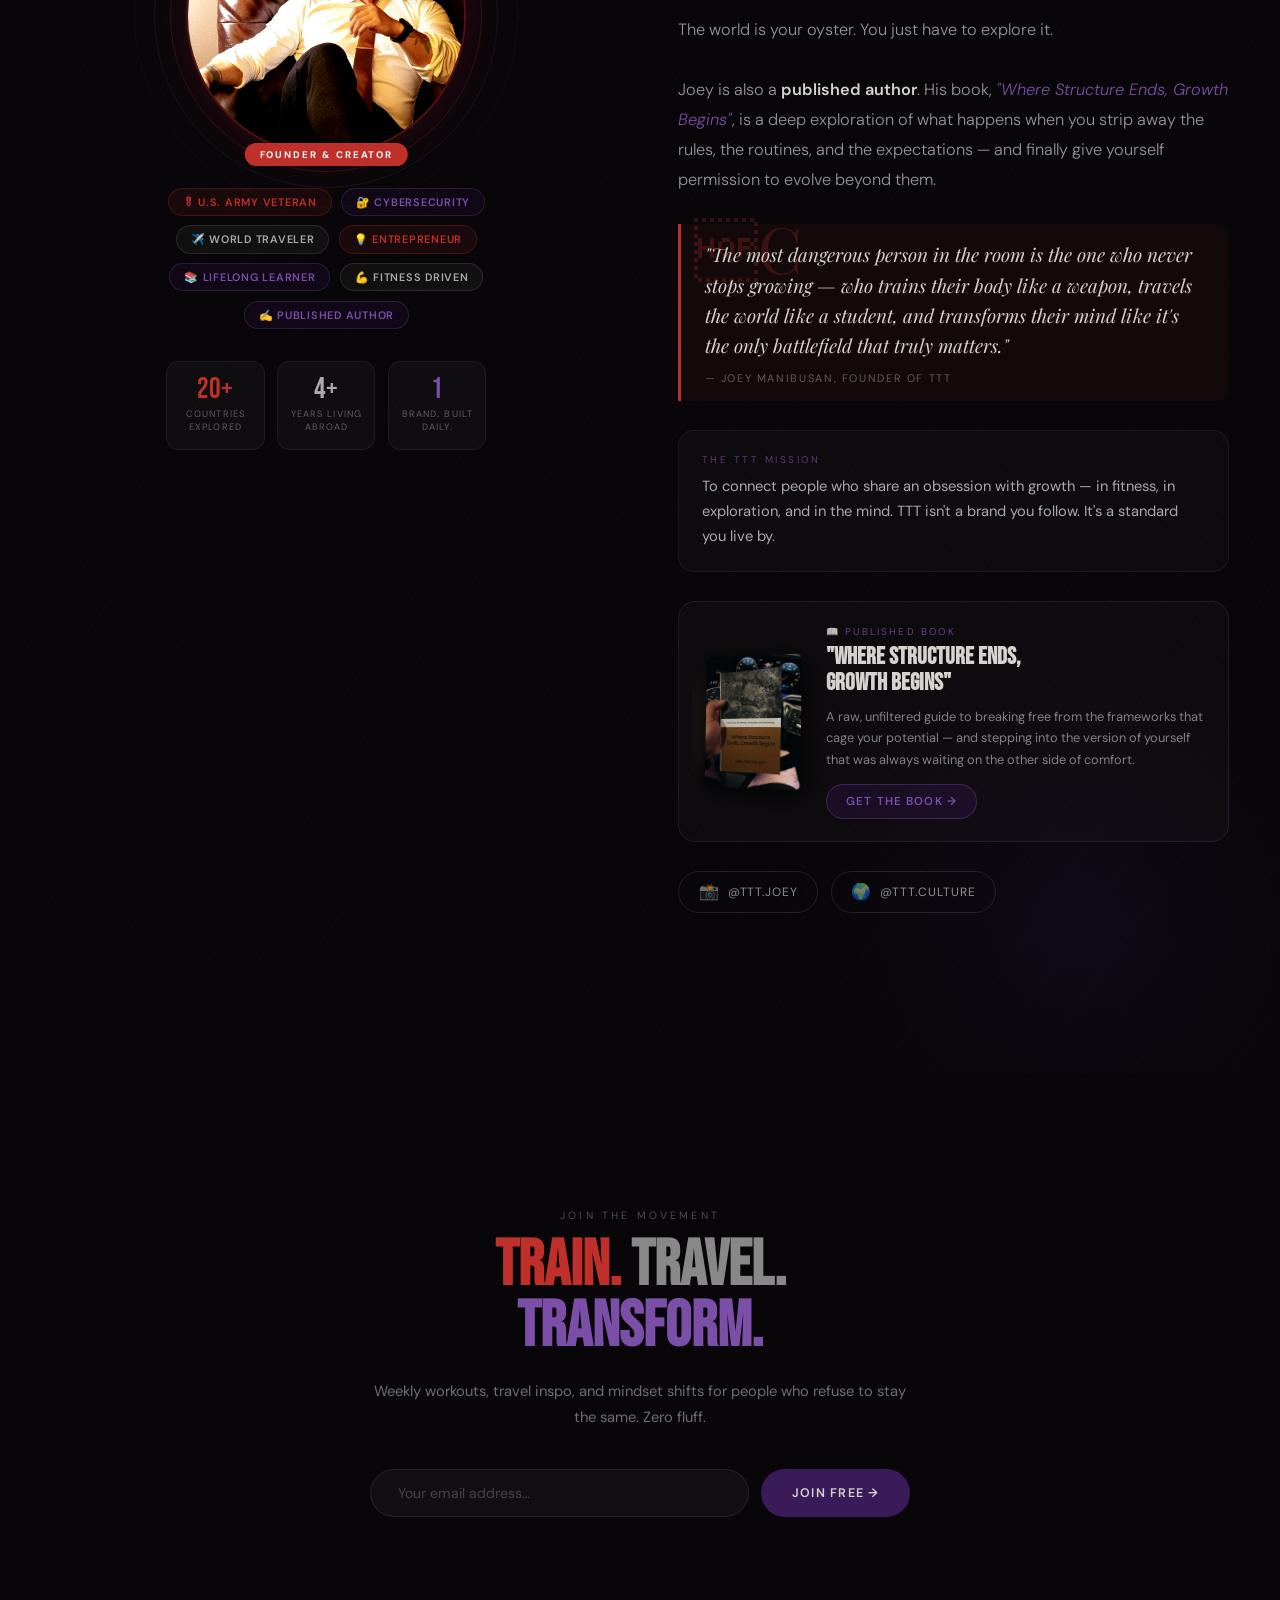
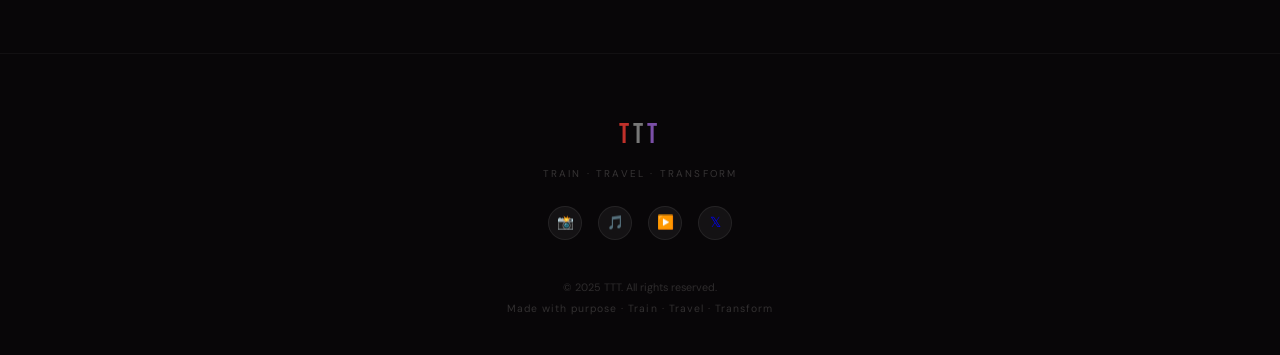
==== commit f5c56239: "Rename index (14).html to index.html" ====
--- a/index.html
+++ b/index.html
@@ -35,8 +35,8 @@
   <a class="mob-link" href="#newsletter" onclick="closeMobMenu()">Newsletter</a>
   <a class="mob-link" href="#founder" onclick="closeMobMenu()" style="color:var(--vio-b)">Meet the Founder</a>
   <div class="mob-socials">
-    <a class="mob-social" href="https://instagram.com/ttt.joey" target="_blank">IG</a>
-    <a class="mob-social" href="https://instagram.com/ttt.culture" target="_blank">TT</a>
+    <a class="mob-social" href="#" target="_blank">IG</a>
+    <a class="mob-social" href="#" target="_blank">TT</a>
     <a class="mob-social" href="#" target="_blank">YT</a>
   </div>
 </div>
@@ -271,6 +271,96 @@
     <div class="card cr"><div class="ctop">🥗</div><span class="cbadge">Nutrition</span><div class="cbody"><h3 class="ctitle">Eat to Perform</h3><p class="cdesc">Ditch diet culture. Fuel with whole foods that maximise energy, muscle and longevity.</p></div></div>
     <div class="card cr"><div class="ctop">🧘</div><span class="cbadge">Recovery</span><div class="cbody"><h3 class="ctitle">Rest as a Weapon</h3><p class="cdesc">Sleep protocols, mobility flows, and practices that turn rest days into growth days.</p></div></div>
   </div>
+  <!-- AI WORKOUT PLANNER -->
+  <div style="margin-top:3rem;padding-top:3rem;border-top:1px solid rgba(255,255,255,.06)">
+    <div style="text-align:center;margin-bottom:2rem">
+      <p style="font-size:.62rem;letter-spacing:.25em;text-transform:uppercase;color:var(--red-b);opacity:.7;margin-bottom:.5rem">Personalized For You</p>
+      <h3 style="font-family:var(--fd);font-size:clamp(1.8rem,4vw,2.6rem);color:var(--red-b)">Get Your Custom Workout Plan</h3>
+      <p style="color:rgba(214,210,206,.5);font-size:.9rem;max-width:500px;margin:.6rem auto 0">Answer 5 quick questions. Get a fully customized training program built for your body and your goals.</p>
+    </div>
+    <div id="train-quiz-wrap" style="max-width:640px;margin:0 auto">
+      <div id="train-quiz" style="background:rgba(255,255,255,.03);border:1px solid rgba(255,255,255,.07);border-radius:1.2rem;padding:2rem">
+        <div class="tq-step active" id="tq1">
+          <p style="font-size:1rem;font-weight:600;margin-bottom:1.2rem">What is your primary fitness goal?</p>
+          <div style="display:flex;flex-direction:column;gap:.6rem" class="tq-opts">
+            <div class="tq-opt" onclick="tqSel(this,'tq1')">🏋️ Build muscle and get stronger</div>
+            <div class="tq-opt" onclick="tqSel(this,'tq1')">🔥 Lose fat and get lean</div>
+            <div class="tq-opt" onclick="tqSel(this,'tq1')">⚡ Improve athletic performance</div>
+            <div class="tq-opt" onclick="tqSel(this,'tq1')">❤️ General health and longevity</div>
+          </div>
+          <div style="display:flex;gap:.8rem;margin-top:1.5rem;align-items:center">
+            <button class="pbtn" style="background:var(--red);padding:.6rem 1.4rem;font-size:.78rem" onclick="tqNext(1,5)">Next →</button>
+            <span style="font-size:.68rem;color:rgba(214,210,206,.3);margin-left:auto">Step 1 of 5</span>
+          </div>
+        </div>
+        <div class="tq-step" id="tq2" style="display:none">
+          <p style="font-size:1rem;font-weight:600;margin-bottom:1.2rem">What is your current fitness level?</p>
+          <div style="display:flex;flex-direction:column;gap:.6rem" class="tq-opts">
+            <div class="tq-opt" onclick="tqSel(this,'tq2')">🌱 Beginner — less than 6 months</div>
+            <div class="tq-opt" onclick="tqSel(this,'tq2')">💪 Intermediate — 1-3 years consistent</div>
+            <div class="tq-opt" onclick="tqSel(this,'tq2')">🔥 Advanced — 3+ years, lifting heavy</div>
+            <div class="tq-opt" onclick="tqSel(this,'tq2')">🏆 Athlete — competitive level</div>
+          </div>
+          <div style="display:flex;gap:.8rem;margin-top:1.5rem;align-items:center">
+            <button class="pbtn" style="background:rgba(255,255,255,.06);color:var(--light);padding:.6rem 1.4rem;font-size:.78rem" onclick="tqPrev(2)">← Back</button>
+            <button class="pbtn" style="background:var(--red);padding:.6rem 1.4rem;font-size:.78rem" onclick="tqNext(2,5)">Next →</button>
+            <span style="font-size:.68rem;color:rgba(214,210,206,.3);margin-left:auto">Step 2 of 5</span>
+          </div>
+        </div>
+        <div class="tq-step" id="tq3" style="display:none">
+          <p style="font-size:1rem;font-weight:600;margin-bottom:1.2rem">How many days per week can you train?</p>
+          <div style="display:flex;flex-direction:column;gap:.6rem" class="tq-opts">
+            <div class="tq-opt" onclick="tqSel(this,'tq3')">3 days — solid foundation</div>
+            <div class="tq-opt" onclick="tqSel(this,'tq3')">4 days — serious progress</div>
+            <div class="tq-opt" onclick="tqSel(this,'tq3')">5 days — high commitment</div>
+            <div class="tq-opt" onclick="tqSel(this,'tq3')">6 days — elite dedication</div>
+          </div>
+          <div style="display:flex;gap:.8rem;margin-top:1.5rem;align-items:center">
+            <button class="pbtn" style="background:rgba(255,255,255,.06);color:var(--light);padding:.6rem 1.4rem;font-size:.78rem" onclick="tqPrev(3)">← Back</button>
+            <button class="pbtn" style="background:var(--red);padding:.6rem 1.4rem;font-size:.78rem" onclick="tqNext(3,5)">Next →</button>
+            <span style="font-size:.68rem;color:rgba(214,210,206,.3);margin-left:auto">Step 3 of 5</span>
+          </div>
+        </div>
+        <div class="tq-step" id="tq4" style="display:none">
+          <p style="font-size:1rem;font-weight:600;margin-bottom:1.2rem">What equipment do you have?</p>
+          <div style="display:flex;flex-direction:column;gap:.6rem" class="tq-opts">
+            <div class="tq-opt" onclick="tqSel(this,'tq4')">🏠 Bodyweight only</div>
+            <div class="tq-opt" onclick="tqSel(this,'tq4')">🥊 Dumbbells and bands</div>
+            <div class="tq-opt" onclick="tqSel(this,'tq4')">🏋️ Full commercial gym</div>
+            <div class="tq-opt" onclick="tqSel(this,'tq4')">🏠🏋️ Home gym with barbells</div>
+          </div>
+          <div style="display:flex;gap:.8rem;margin-top:1.5rem;align-items:center">
+            <button class="pbtn" style="background:rgba(255,255,255,.06);color:var(--light);padding:.6rem 1.4rem;font-size:.78rem" onclick="tqPrev(4)">← Back</button>
+            <button class="pbtn" style="background:var(--red);padding:.6rem 1.4rem;font-size:.78rem" onclick="tqNext(4,5)">Next →</button>
+            <span style="font-size:.68rem;color:rgba(214,210,206,.3);margin-left:auto">Step 4 of 5</span>
+          </div>
+        </div>
+        <div class="tq-step" id="tq5" style="display:none">
+          <p style="font-size:1rem;font-weight:600;margin-bottom:1.2rem">Any limitations or focus areas?</p>
+          <div style="display:flex;flex-direction:column;gap:.6rem" class="tq-opts">
+            <div class="tq-opt" onclick="tqSel(this,'tq5')">No limitations — full body</div>
+            <div class="tq-opt" onclick="tqSel(this,'tq5')">🦵 Focus on legs and glutes</div>
+            <div class="tq-opt" onclick="tqSel(this,'tq5')">💪 Focus on upper body</div>
+            <div class="tq-opt" onclick="tqSel(this,'tq5')">🧠 Core and functional movement</div>
+            <div class="tq-opt" onclick="tqSel(this,'tq5')">⚠️ Lower back or knee sensitivity</div>
+          </div>
+          <div style="display:flex;gap:.8rem;margin-top:1.5rem;align-items:center">
+            <button class="pbtn" style="background:rgba(255,255,255,.06);color:var(--light);padding:.6rem 1.4rem;font-size:.78rem" onclick="tqPrev(5)">← Back</button>
+            <button class="pbtn" style="background:var(--red);padding:.6rem 1.4rem;font-size:.78rem" onclick="buildWorkoutPlan()">Build My Plan →</button>
+            <span style="font-size:.68rem;color:rgba(214,210,206,.3);margin-left:auto">Step 5 of 5</span>
+          </div>
+        </div>
+      </div>
+      <div id="train-result" style="display:none;background:rgba(255,255,255,.03);border:1px solid rgba(255,255,255,.07);border-radius:1.2rem;padding:2rem;margin-top:1rem">
+        <div style="display:flex;align-items:center;gap:1rem;margin-bottom:1.5rem;padding-bottom:1.2rem;border-bottom:1px solid rgba(255,255,255,.07)">
+          <div style="width:48px;height:48px;border-radius:50%;background:rgba(192,48,42,.15);display:flex;align-items:center;justify-content:center;font-size:1.3rem;flex-shrink:0">🏋️</div>
+          <div><div style="font-family:var(--fd);font-size:1.5rem;color:var(--red-b)">Your TTT Plan</div><div style="font-size:.65rem;letter-spacing:.12em;text-transform:uppercase;color:rgba(214,210,206,.4);margin-top:.2rem">Custom built for your goals</div></div>
+        </div>
+        <div id="train-result-body" style="font-size:.88rem;line-height:1.78;color:rgba(214,210,206,.8)"></div>
+        <button onclick="resetTQ()" style="margin-top:1.5rem;padding:.5rem 1.1rem;background:transparent;border:1px solid rgba(255,255,255,.1);border-radius:.6rem;color:rgba(214,210,206,.4);font-family:var(--fb);font-size:.75rem;cursor:pointer">← Start Over</button>
+      </div>
+    </div>
+  </div>
 </section>
 
 <div class="qbrk" style="background:var(--mid)">
@@ -290,6 +380,40 @@
     <div class="card cg"><div class="ctop">🏙️</div><span class="cbadge">Culture</span><div class="cbody"><h3 class="ctitle">Tokyo Immersion</h3><p class="cdesc">Hyper-modern and deeply ancient. Tokyo challenges everything you know about living.</p></div></div>
     <div class="card cg"><div class="ctop">🌅</div><span class="cbadge">Hidden Gems</span><div class="cbody"><h3 class="ctitle">Morocco's Atlas Mountains</h3><p class="cdesc">Berber villages, kasbahs, and starlit skies above 4,000m. Africa undiscovered.</p></div></div>
   </div>
+  <!-- AI CITY EXPLORER -->
+  <div style="margin-top:3rem;padding-top:3rem;border-top:1px solid rgba(255,255,255,.06)">
+    <div style="text-align:center;margin-bottom:2rem">
+      <p style="font-size:.62rem;letter-spacing:.25em;text-transform:uppercase;color:#aaa;opacity:.6;margin-bottom:.5rem">Explore Any City</p>
+      <h3 style="font-family:var(--fd);font-size:clamp(1.8rem,4vw,2.6rem);color:#ccc">Your City Guide — Anywhere in the World</h3>
+      <p style="color:rgba(214,210,206,.45);font-size:.9rem;max-width:520px;margin:.6rem auto 0">Top spots to visit, local gyms to train at, and healthy places to eat — for any city on earth.</p>
+    </div>
+    <div style="max-width:640px;margin:0 auto">
+      <div style="display:flex;gap:.7rem;margin-bottom:1.2rem">
+        <input id="city-in" placeholder="Enter any city — Tokyo, Berlin, Cape Town…" style="flex:1;background:rgba(255,255,255,.04);border:1px solid rgba(255,255,255,.08);border-radius:.7rem;padding:.8rem 1.1rem;font-family:var(--fb);font-size:.9rem;color:var(--light);outline:none" onkeydown="if(event.key==='Enter')citySearch()"/>
+        <button onclick="citySearch()" style="padding:.8rem 1.5rem;background:var(--grey);border:none;border-radius:.7rem;font-family:var(--fb);font-size:.78rem;font-weight:600;letter-spacing:.08em;text-transform:uppercase;color:var(--light);cursor:pointer;white-space:nowrap">Explore →</button>
+      </div>
+      <div style="display:flex;gap:.5rem;flex-wrap:wrap;margin-bottom:1.2rem">
+        <span onclick="quickCitySearch('Tokyo')" style="padding:.3rem .8rem;border-radius:100px;font-size:.7rem;background:rgba(255,255,255,.04);border:1px solid rgba(255,255,255,.08);color:rgba(214,210,206,.5);cursor:pointer">Tokyo 🇯🇵</span>
+        <span onclick="quickCitySearch('Bali')" style="padding:.3rem .8rem;border-radius:100px;font-size:.7rem;background:rgba(255,255,255,.04);border:1px solid rgba(255,255,255,.08);color:rgba(214,210,206,.5);cursor:pointer">Bali 🇮🇩</span>
+        <span onclick="quickCitySearch('Seoul')" style="padding:.3rem .8rem;border-radius:100px;font-size:.7rem;background:rgba(255,255,255,.04);border:1px solid rgba(255,255,255,.08);color:rgba(214,210,206,.5);cursor:pointer">Seoul 🇰🇷</span>
+        <span onclick="quickCitySearch('Marrakech')" style="padding:.3rem .8rem;border-radius:100px;font-size:.7rem;background:rgba(255,255,255,.04);border:1px solid rgba(255,255,255,.08);color:rgba(214,210,206,.5);cursor:pointer">Marrakech 🇲🇦</span>
+        <span onclick="quickCitySearch('New York')" style="padding:.3rem .8rem;border-radius:100px;font-size:.7rem;background:rgba(255,255,255,.04);border:1px solid rgba(255,255,255,.08);color:rgba(214,210,206,.5);cursor:pointer">New York 🇺🇸</span>
+        <span onclick="quickCitySearch('Dubai')" style="padding:.3rem .8rem;border-radius:100px;font-size:.7rem;background:rgba(255,255,255,.04);border:1px solid rgba(255,255,255,.08);color:rgba(214,210,206,.5);cursor:pointer">Dubai 🇦🇪</span>
+        <span onclick="quickCitySearch('Lisbon')" style="padding:.3rem .8rem;border-radius:100px;font-size:.7rem;background:rgba(255,255,255,.04);border:1px solid rgba(255,255,255,.08);color:rgba(214,210,206,.5);cursor:pointer">Lisbon 🇵🇹</span>
+        <span onclick="quickCitySearch('Berlin')" style="padding:.3rem .8rem;border-radius:100px;font-size:.7rem;background:rgba(255,255,255,.04);border:1px solid rgba(255,255,255,.08);color:rgba(214,210,206,.5);cursor:pointer">Berlin 🇩🇪</span>
+        <span onclick="quickCitySearch('Cape Town')" style="padding:.3rem .8rem;border-radius:100px;font-size:.7rem;background:rgba(255,255,255,.04);border:1px solid rgba(255,255,255,.08);color:rgba(214,210,206,.5);cursor:pointer">Cape Town 🇿🇦</span>
+        <span onclick="quickCitySearch('Sydney')" style="padding:.3rem .8rem;border-radius:100px;font-size:.7rem;background:rgba(255,255,255,.04);border:1px solid rgba(255,255,255,.08);color:rgba(214,210,206,.5);cursor:pointer">Sydney 🇦🇺</span>
+      </div>
+      <div id="city-result" style="display:none;background:rgba(255,255,255,.03);border:1px solid rgba(255,255,255,.07);border-left:3px solid #666;border-radius:0 1.2rem 1.2rem 0;padding:2rem">
+        <div style="display:flex;align-items:center;gap:1rem;margin-bottom:1.5rem;padding-bottom:1.2rem;border-bottom:1px solid rgba(255,255,255,.07)">
+          <div style="width:48px;height:48px;border-radius:50%;background:rgba(136,136,136,.12);display:flex;align-items:center;justify-content:center;font-size:1.3rem;flex-shrink:0">🌍</div>
+          <div><div id="city-result-title" style="font-family:var(--fd);font-size:1.5rem;color:#ccc">City Guide</div><div style="font-size:.65rem;letter-spacing:.12em;text-transform:uppercase;color:rgba(214,210,206,.38);margin-top:.2rem">TTT Curated Recommendations</div></div>
+        </div>
+        <div id="city-result-body" style="font-size:.88rem;line-height:1.78;color:rgba(214,210,206,.78)"></div>
+        <button onclick="document.getElementById('city-result').style.display='none';document.getElementById('city-in').value=''" style="margin-top:1.5rem;padding:.5rem 1.1rem;background:transparent;border:1px solid rgba(255,255,255,.1);border-radius:.6rem;color:rgba(214,210,206,.4);font-family:var(--fb);font-size:.75rem;cursor:pointer">← Search Another City</button>
+      </div>
+    </div>
+  </div>
 </section>
 
 <div class="qbrk" style="background:var(--dark)">
@@ -308,6 +432,33 @@
     <div class="card cv"><div class="ctop">📓</div><span class="cbadge">Journaling</span><div class="cbody"><h3 class="ctitle">5-Minute Morning Protocol</h3><p class="cdesc">Three questions that rewire your subconscious and compound into a different life.</p></div></div>
     <div class="card cv"><div class="ctop">🌅</div><span class="cbadge">Daily Rituals</span><div class="cbody"><h3 class="ctitle">Atomic Mornings</h3><p class="cdesc">How the first 60 minutes of your day architecturally determines the next 23 hours.</p></div></div>
     <div class="card cv"><div class="ctop">🪞</div><span class="cbadge">Purpose</span><div class="cbody"><h3 class="ctitle">Identity-Based Change</h3><p class="cdesc">Stop setting goals. Become the person for whom those results are the natural outcome.</p></div></div>
+  </div>
+  <!-- AI QUOTES & BOOKS -->
+  <div style="margin-top:3rem;padding-top:3rem;border-top:1px solid rgba(255,255,255,.06)">
+    <div style="display:grid;grid-template-columns:1fr 1fr;gap:3rem;align-items:start;max-width:1100px;margin:0 auto">
+      <div>
+        <p style="font-size:.62rem;letter-spacing:.25em;text-transform:uppercase;color:var(--vio-b);opacity:.7;margin-bottom:.6rem">Daily Wisdom</p>
+        <h3 style="font-family:var(--fd);font-size:clamp(1.6rem,3vw,2.2rem);color:var(--vio-b);margin-bottom:.8rem">Quotes That Hit Different</h3>
+        <p style="color:rgba(214,210,206,.42);font-size:.85rem;line-height:1.7;margin-bottom:1.2rem">Fresh quotes every time — on discipline, identity, resilience, and the pursuit of a bigger life.</p>
+        <button onclick="loadTTTQuotes()" style="padding:.6rem 1.3rem;background:var(--vio);border:none;border-radius:.6rem;font-family:var(--fb);font-size:.78rem;font-weight:600;letter-spacing:.08em;text-transform:uppercase;color:var(--light);cursor:pointer">New Quotes ↻</button>
+      </div>
+      <div id="ttt-quotes-feed">
+        <div style="color:rgba(214,210,206,.35);font-size:.85rem">Loading quotes...</div>
+      </div>
+    </div>
+    <!-- Books -->
+    <div style="margin-top:3rem;max-width:1100px;margin:3rem auto 0">
+      <div style="display:flex;align-items:center;justify-content:space-between;margin-bottom:1.5rem;flex-wrap:gap .8rem">
+        <div>
+          <p style="font-size:.62rem;letter-spacing:.25em;text-transform:uppercase;color:var(--vio-b);opacity:.7;margin-bottom:.4rem">Recommended Reading</p>
+          <h3 style="font-family:var(--fd);font-size:clamp(1.5rem,3vw,2rem);color:var(--vio-b)">Books That Change You</h3>
+        </div>
+        <button onclick="loadTTTBooks()" style="padding:.6rem 1.3rem;background:transparent;border:1px solid rgba(123,79,168,.3);border-radius:.6rem;font-family:var(--fb);font-size:.75rem;font-weight:600;letter-spacing:.08em;text-transform:uppercase;color:var(--vio-b);cursor:pointer;flex-shrink:0">More Books ↻</button>
+      </div>
+      <div id="ttt-books-grid" style="display:grid;grid-template-columns:repeat(auto-fill,minmax(190px,1fr));gap:1rem">
+        <div style="color:rgba(214,210,206,.35);font-size:.85rem;grid-column:1/-1">Loading recommendations...</div>
+      </div>
+    </div>
   </div>
 </section>
 
@@ -567,6 +718,255 @@
   </div>
 </footer>
 
-<script src="main.js"></script>
+<script src="main.js">
+/* ════════════════════════════════════
+   TTT INTERACTIVE FEATURES
+════════════════════════════════════ */
+const CLAUDE_API = 'https://api.anthropic.com/v1/messages';
+
+async function callTTTClaude(prompt, sysPrompt) {
+  try {
+    const res = await fetch(CLAUDE_API, {
+      method:'POST',
+      headers:{'Content-Type':'application/json'},
+      body: JSON.stringify({
+        model:'claude-sonnet-4-20250514',
+        max_tokens:1000,
+        system: sysPrompt || 'You are a fitness, travel, and personal development expert for TTT (Train. Travel. Transform.) — a premium lifestyle brand. Be specific, practical, and motivating.',
+        messages:[{role:'user',content:prompt}]
+      })
+    });
+    const data = await res.json();
+    return data.content?.[0]?.text || '';
+  } catch(e) { return ''; }
+}
+
+function fmtAI(text) {
+  if (!text) return '';
+  return text
+    .replace(/###\s*(.+)/g,'<div class="ai-h3">$1</div>')
+    .replace(/##\s*(.+)/g,'<div class="ai-h3">$1</div>')
+    .replace(/\*\*(.+?)\*\*/g,'<strong>$1</strong>')
+    .replace(/^\s*[-•]\s*(.+)$/gm,'<div class="ai-li">$1</div>')
+    .replace(/\n\n/g,'<br/><br/>');
+}
+
+function aiLoading(color) {
+  color = color||'var(--vio-b)';
+  return `<div class="ai-loading">Loading<div class="ai-dot" style="background:${color}"></div><div class="ai-dot" style="background:${color}"></div><div class="ai-dot" style="background:${color}"></div></div>`;
+}
+
+/* ── TRAIN QUIZ ── */
+const tqAnswers = {};
+function tqSel(el, stepId) {
+  el.closest('[class*="tq-opts"]')?.querySelectorAll('.tq-opt').forEach(o=>o.classList.remove('sel'));
+  el.parentElement?.querySelectorAll('.tq-opt').forEach(o=>o.classList.remove('sel'));
+  el.classList.add('sel');
+  tqAnswers[stepId] = el.textContent.trim();
+}
+function tqNext(cur, total) {
+  const step = document.getElementById('tq'+cur);
+  const sel = step?.querySelector('.tq-opt.sel');
+  if (!sel) { step.style.outline='1px solid var(--red-b)'; setTimeout(()=>step.style.outline='',600); return; }
+  step.style.display='none';
+  const next = document.getElementById('tq'+(cur+1));
+  if (next) next.style.display='block';
+}
+function tqPrev(cur) {
+  document.getElementById('tq'+cur).style.display='none';
+  document.getElementById('tq'+(cur-1)).style.display='block';
+}
+function resetTQ() {
+  document.getElementById('train-result').style.display='none';
+  document.getElementById('train-quiz').style.display='block';
+  document.querySelectorAll('.tq-step').forEach((s,i)=>s.style.display=i===0?'block':'none');
+  document.querySelectorAll('.tq-opt').forEach(o=>o.classList.remove('sel'));
+}
+async function buildWorkoutPlan() {
+  const step = document.getElementById('tq5');
+  const sel = step?.querySelector('.tq-opt.sel');
+  if (!sel) { step.style.outline='1px solid var(--red-b)'; setTimeout(()=>step.style.outline='',600); return; }
+  tqAnswers['tq5'] = sel.textContent.trim();
+  document.getElementById('train-quiz').style.display='none';
+  const result = document.getElementById('train-result');
+  const body = document.getElementById('train-result-body');
+  result.style.display='block';
+  body.innerHTML = aiLoading('var(--red-b)');
+
+  const prompt = `Create a personalized TTT workout plan:
+- Goal: ${tqAnswers.tq1||'Build muscle'}
+- Level: ${tqAnswers.tq2||'Intermediate'}  
+- Days/week: ${tqAnswers.tq3||'4 days'}
+- Equipment: ${tqAnswers.tq4||'Full gym'}
+- Focus/Limits: ${tqAnswers.tq5||'Full body'}
+
+Provide:
+### Weekly Training Split
+Each day with muscle groups.
+
+### Sample Day (Key Session)
+5-6 exercises with sets, reps, rest periods.
+
+### Core Principles
+3-4 bullet points for this specific goal.
+
+### Nutrition Tips
+2-3 bullet points tailored to their goal.
+
+Be specific. Use real exercise names. TTT style — direct and motivating.`;
+
+  const text = await callTTTClaude(prompt,
+    'You are a certified strength coach for TTT. Create specific, science-backed workout plans. Name real exercises. Be direct and motivating. Use sets x reps format.');
+  body.innerHTML = text ? fmtAI(text) : '<p>Unable to generate plan. Please try again.</p>';
+}
+
+/* ── CITY TRAVEL ── */
+function quickCitySearch(city) {
+  document.getElementById('city-in').value = city;
+  citySearch();
+}
+async function citySearch() {
+  const city = (document.getElementById('city-in')?.value||'').trim();
+  if (!city) return;
+  const result = document.getElementById('city-result');
+  const body = document.getElementById('city-result-body');
+  const title = document.getElementById('city-result-title');
+  if (title) title.textContent = city;
+  result.style.display='block';
+  body.innerHTML = aiLoading('var(--grey-l)');
+  result.scrollIntoView({behavior:'smooth',block:'nearest'});
+
+  const prompt = `TTT City Guide for ${city} — for a lifestyle traveler who trains, eats clean, and wants real cultural experiences.
+
+### Top 5 Places to Visit
+Real specific locations with one line on why each is worth it.
+
+### Best Gyms to Train At
+4 specific well-known gyms or gym types in ${city} — name the actual gym chains or notable training facilities.
+
+### Healthy Eats & Clean Food
+5 specific restaurants, cafes, or markets known for nutritious food. Name real places and what to order.
+
+### Insider Tips
+4 practical tips a local would give — best neighborhoods, what to avoid, hidden gems, ideal time to visit.
+
+Be specific. Name real places. Not generic tourist advice.`;
+
+  const text = await callTTTClaude(prompt,
+    'You are an expert travel guide for TTT. Give specific real recommendations — actual gym names, actual restaurants, real neighborhood tips. Never generic. Speak like a well-traveled local.');
+  body.innerHTML = text ? fmtAI(text) : '<p>Unable to load city guide. Check connection and try again.</p>';
+}
+
+/* ── TRANSFORM QUOTES ── */
+const qtTopics = ['discipline','identity','resilience','growth mindset','purpose','ambition','consistency','self-mastery'];
+let qtIdx = 0;
+async function loadTTTQuotes() {
+  const feed = document.getElementById('ttt-quotes-feed');
+  if (!feed) return;
+  feed.innerHTML = aiLoading();
+  const topic = qtTopics[qtIdx%qtTopics.length]; qtIdx++;
+
+  const prompt = `Generate 4 powerful quotes on "${topic}" for people actively transforming their lives.
+
+Format each EXACTLY:
+QUOTE: [quote text — punchy, memorable, no clichés]
+AUTHOR: [real person name, or "Joey Manibusan · TTT" for original quotes — mix 50/50]
+
+Make them visceral and genuinely thought-provoking.`;
+
+  const text = await callTTTClaude(prompt,
+    'Generate powerful transformational quotes. Mix real quotes from athletes, philosophers, entrepreneurs with original TTT quotes by Joey Manibusan. No clichés. Make them punch.');
+  
+  const quotes = [];
+  if (text) {
+    text.split('\n').forEach(line => {
+      if (line.startsWith('QUOTE:')) quotes.push({text: line.replace('QUOTE:','').trim(), author:''});
+      else if (line.startsWith('AUTHOR:') && quotes.length) quotes[quotes.length-1].author = line.replace('AUTHOR:','').trim();
+    });
+  }
+
+  if (quotes.length) {
+    feed.innerHTML = quotes.map(q=>`
+      <div class="ttt-quote-card">
+        <p class="ttt-quote-txt">"${q.text}"</p>
+        <p class="ttt-quote-by">— ${q.author}</p>
+      </div>`).join('');
+  } else {
+    feed.innerHTML = [
+      {t:"The most dangerous person in the room is the one who never stops growing.",a:"Joey Manibusan · TTT"},
+      {t:"Discipline is the bridge between goals and accomplishment.",a:"Jim Rohn"},
+      {t:"You don't rise to the level of your goals. You fall to the level of your systems.",a:"James Clear"},
+      {t:"Every action you take is a vote for the person you wish to become.",a:"James Clear"},
+    ].map(q=>`<div class="ttt-quote-card"><p class="ttt-quote-txt">"${q.t}"</p><p class="ttt-quote-by">— ${q.a}</p></div>`).join('');
+  }
+}
+
+/* ── TRANSFORM BOOKS ── */
+const bookCats = ['mindset & mental performance','fitness and body optimization','travel memoirs and exploration','stoic philosophy','identity and behavior change','entrepreneurship and purpose','spiritual growth','biographies of the greatest'];
+let bookIdx = 0;
+async function loadTTTBooks() {
+  const grid = document.getElementById('ttt-books-grid');
+  if (!grid) return;
+  grid.innerHTML = `<div style="grid-column:1/-1">${aiLoading()}</div>`;
+  const cat = bookCats[bookIdx%bookCats.length]; bookIdx++;
+
+  const prompt = `Recommend 6 real books in "${cat}" for ambitious people on a self-transformation journey.
+
+Format EXACTLY for each:
+GENRE: [short genre label]
+TITLE: [exact book title]
+AUTHOR: [author full name]
+WHY: [one sentence — the specific insight or shift this book creates]
+
+Real books only. Make the WHY compelling and specific.`;
+
+  const text = await callTTTClaude(prompt,
+    'Recommend real transformational books. Always use exact titles and real authors. The WHY sentence must be specific and compelling — not generic like "great book about mindset".');
+
+  const books = [];
+  if (text) {
+    text.split(/(?=GENRE:)/).forEach(block => {
+      const g=(block.match(/GENRE:\s*(.+)/)||[])[1]?.trim();
+      const t=(block.match(/TITLE:\s*(.+)/)||[])[1]?.trim();
+      const a=(block.match(/AUTHOR:\s*(.+)/)||[])[1]?.trim();
+      const w=(block.match(/WHY:\s*(.+)/)||[])[1]?.trim();
+      if(t&&a) books.push({genre:g,title:t,author:a,why:w});
+    });
+  }
+
+  if (books.length) {
+    grid.innerHTML = books.map(b=>`
+      <div class="ttt-book-card">
+        <p class="ttt-book-genre">${b.genre||'Personal Development'}</p>
+        <p class="ttt-book-title">${b.title}</p>
+        <p class="ttt-book-author">by ${b.author}</p>
+        <p class="ttt-book-why">${b.why||''}</p>
+      </div>`).join('');
+  } else {
+    grid.innerHTML = [
+      {g:'Mental Performance',t:"Can't Hurt Me",a:'David Goggins',w:'Rewires your understanding of what you can endure.'},
+      {g:'Behavior Change',t:'Atomic Habits',a:'James Clear',w:'The system for becoming who you want to be.'},
+      {g:'Philosophy',t:'Meditations',a:'Marcus Aurelius',w:'Stoicism from the most powerful man in history.'},
+      {g:'Travel',t:'Vagabonding',a:'Rolf Potts',w:'A manifesto for long-term world exploration.'},
+      {g:'Purpose',t:"Man's Search for Meaning",a:'Viktor Frankl',w:'Finding purpose in the most extreme circumstances.'},
+      {g:'Performance',t:'The 4-Hour Body',a:'Tim Ferriss',w:'Unconventional science behind peak physical output.'},
+    ].map(b=>`<div class="ttt-book-card"><p class="ttt-book-genre">${b.g}</p><p class="ttt-book-title">${b.t}</p><p class="ttt-book-author">by ${b.a}</p><p class="ttt-book-why">${b.w}</p></div>`).join('');
+  }
+}
+
+/* Auto-load transform content when section visible */
+const transformObs = new IntersectionObserver(entries => {
+  entries.forEach(e => {
+    if (e.isIntersecting) {
+      loadTTTQuotes();
+      loadTTTBooks();
+      transformObs.disconnect();
+    }
+  });
+}, {threshold:0.1});
+const transformSec = document.getElementById('transform-sec');
+if (transformSec) transformObs.observe(transformSec);
+
+</script>
 </body>
 </html>
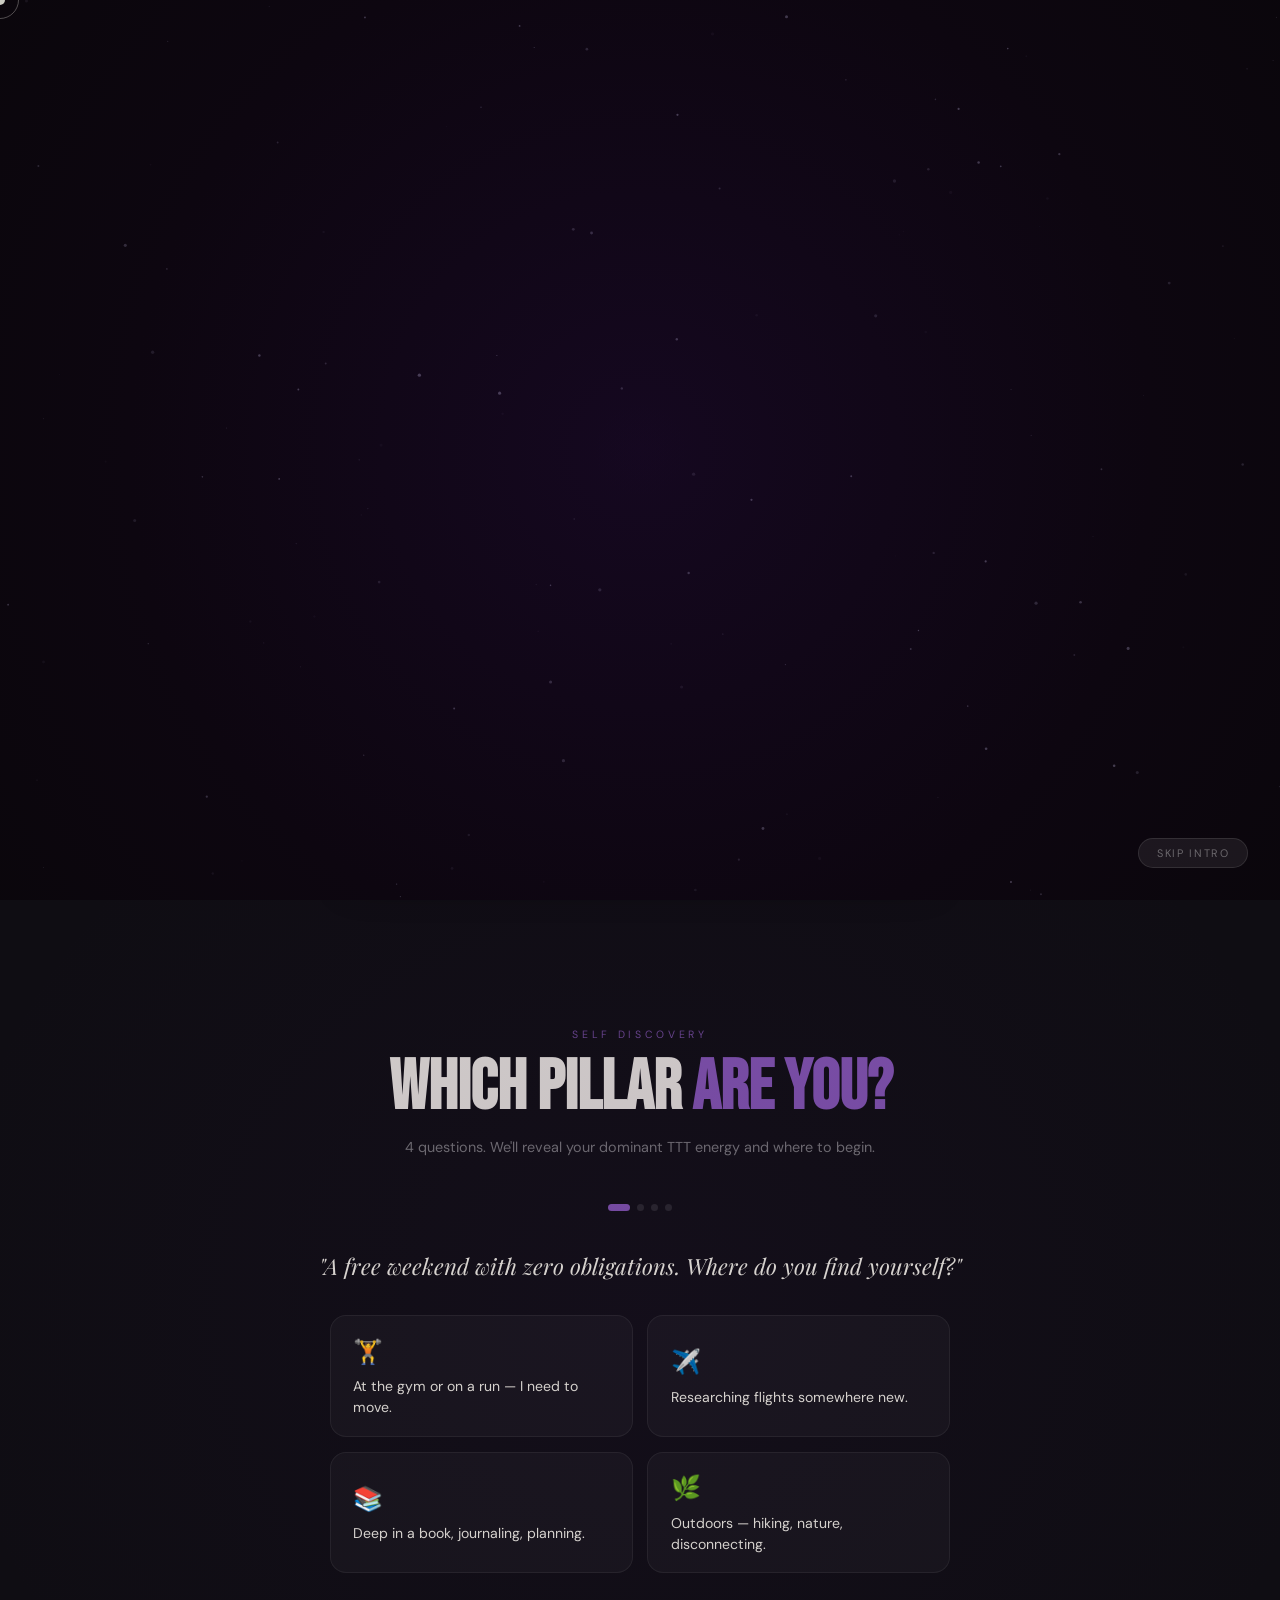
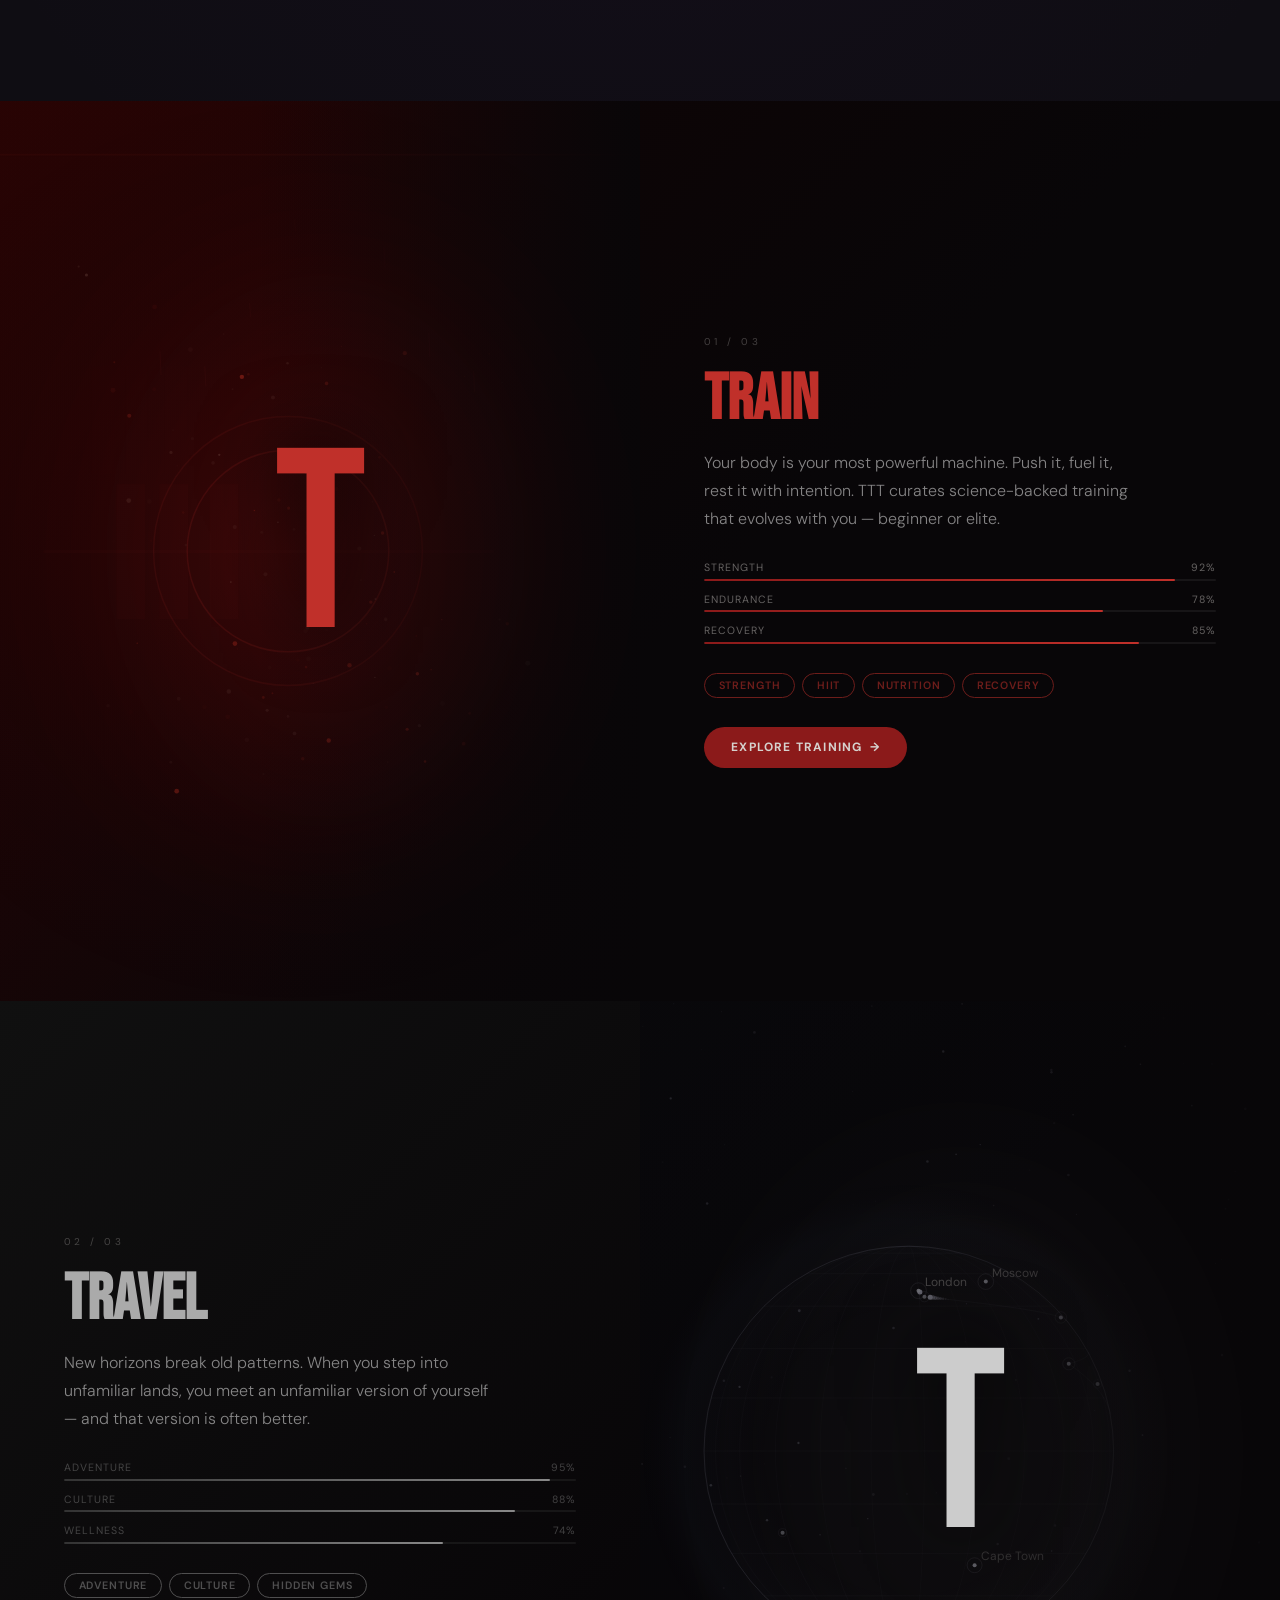
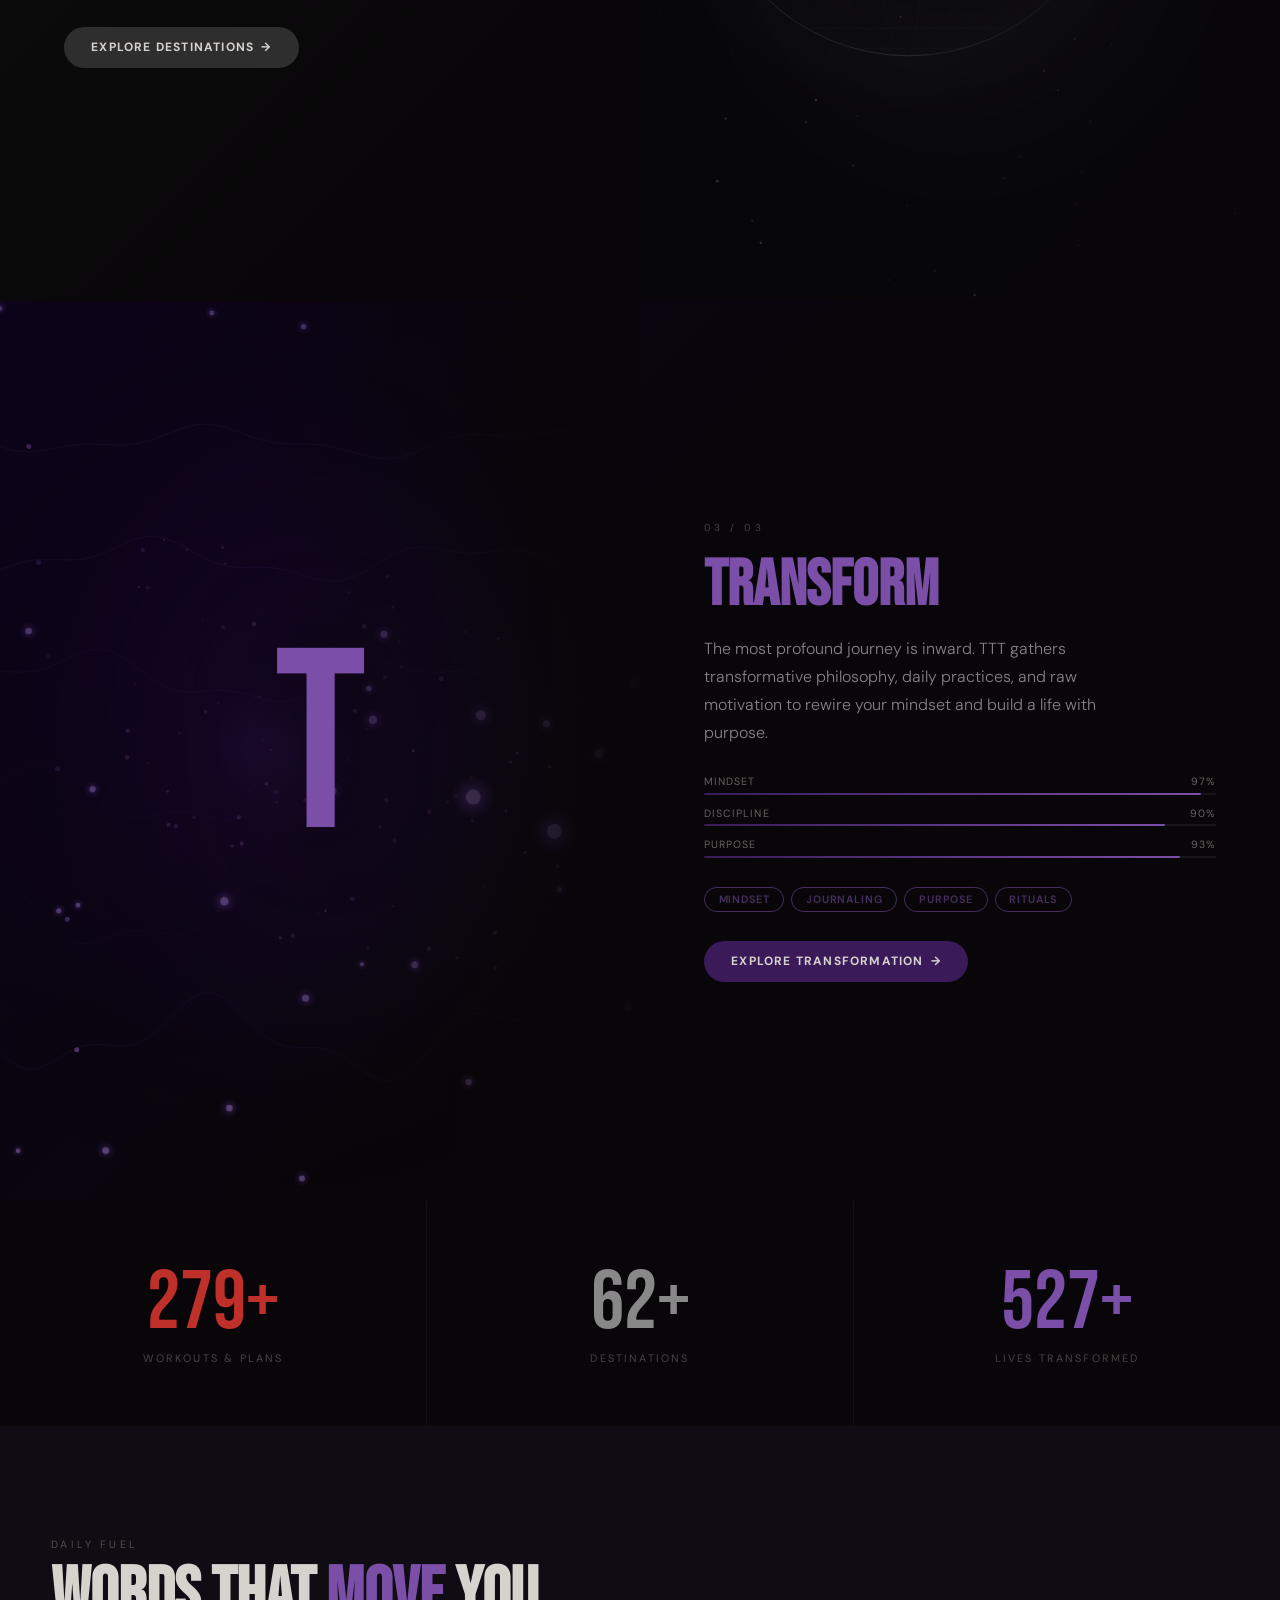
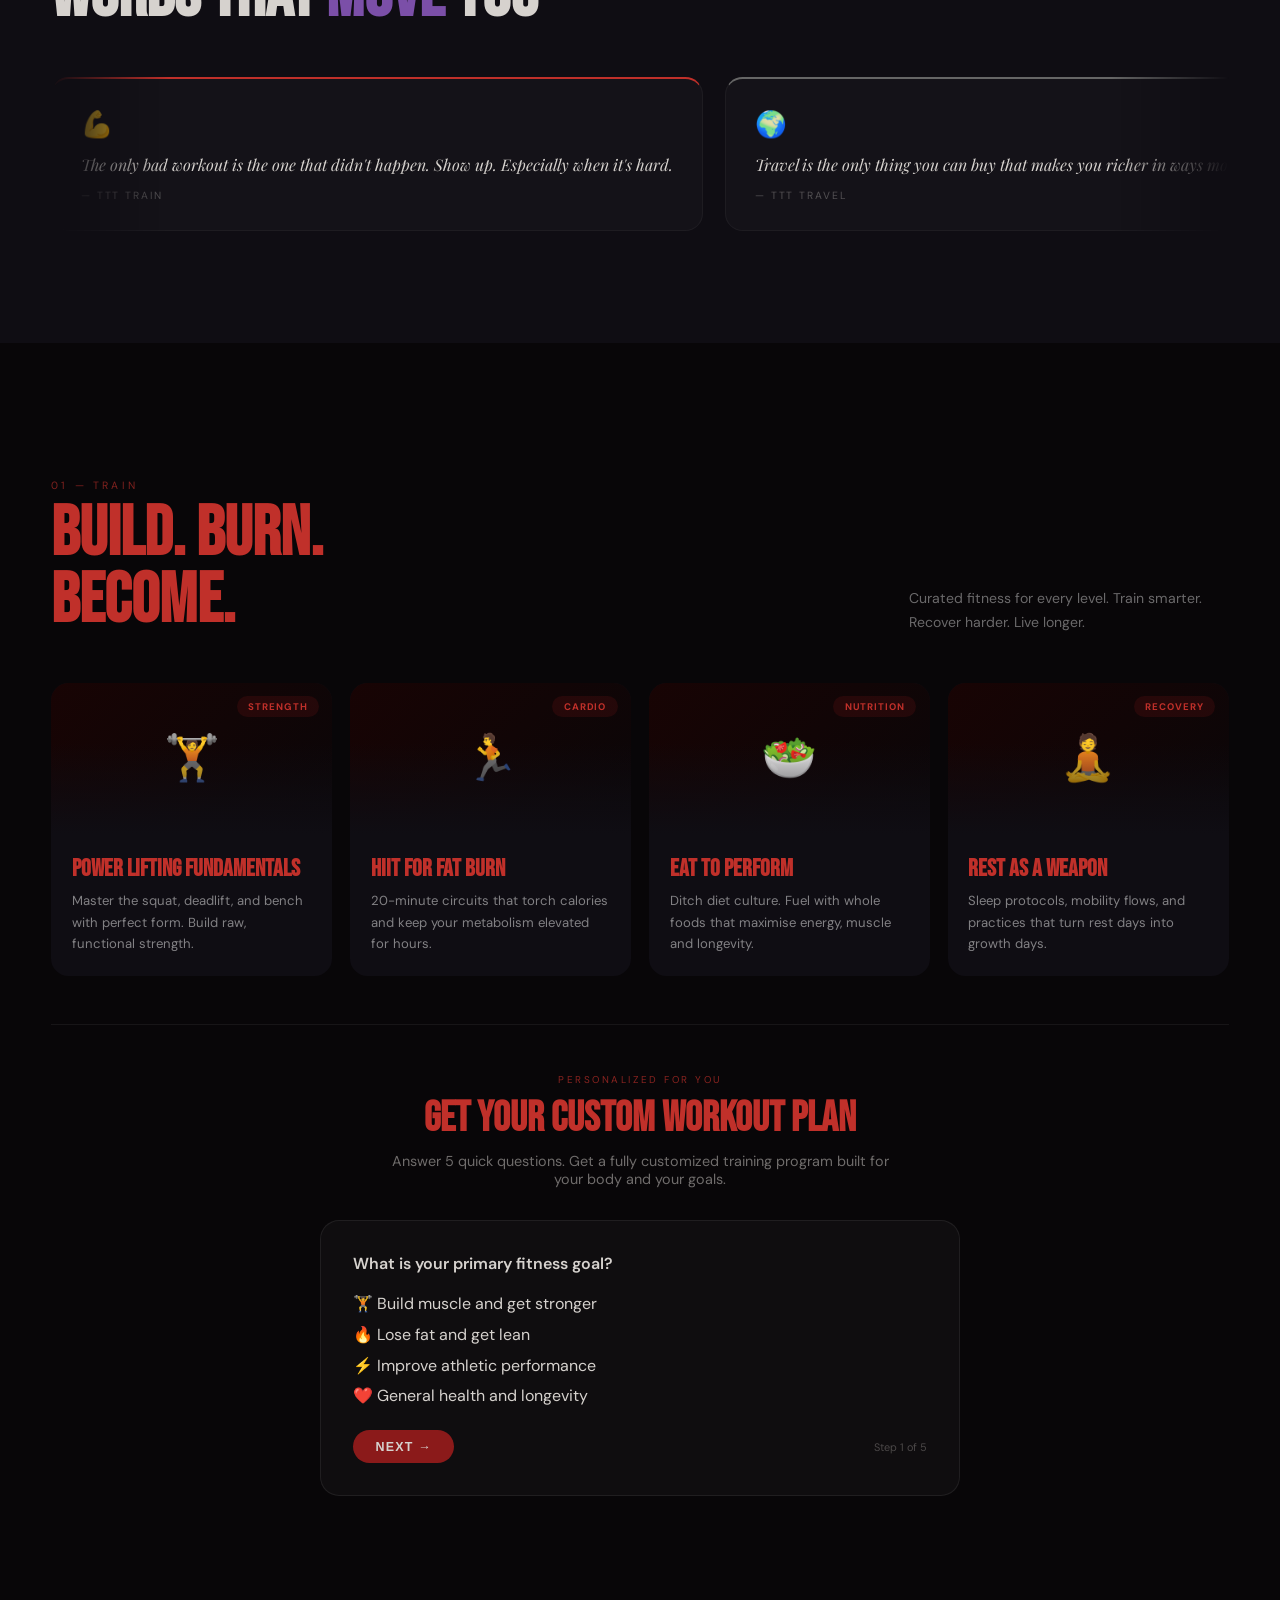
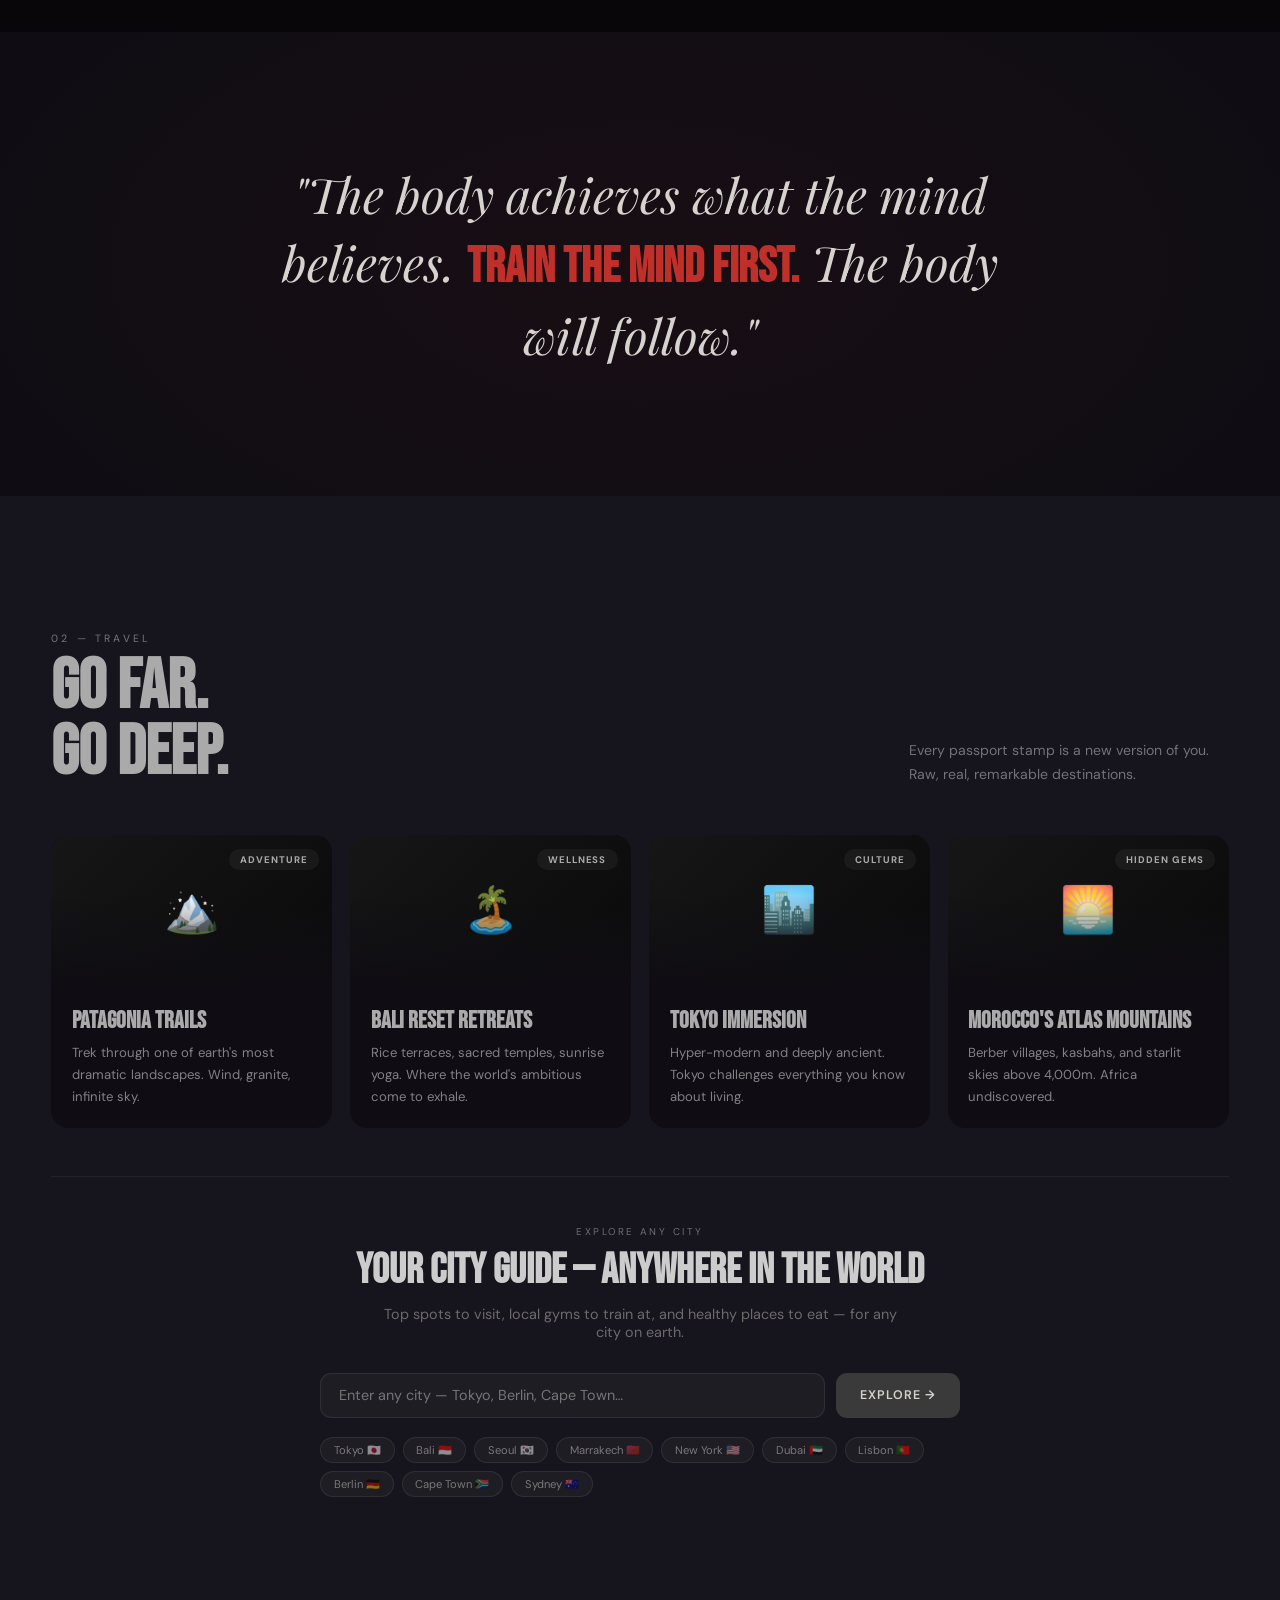
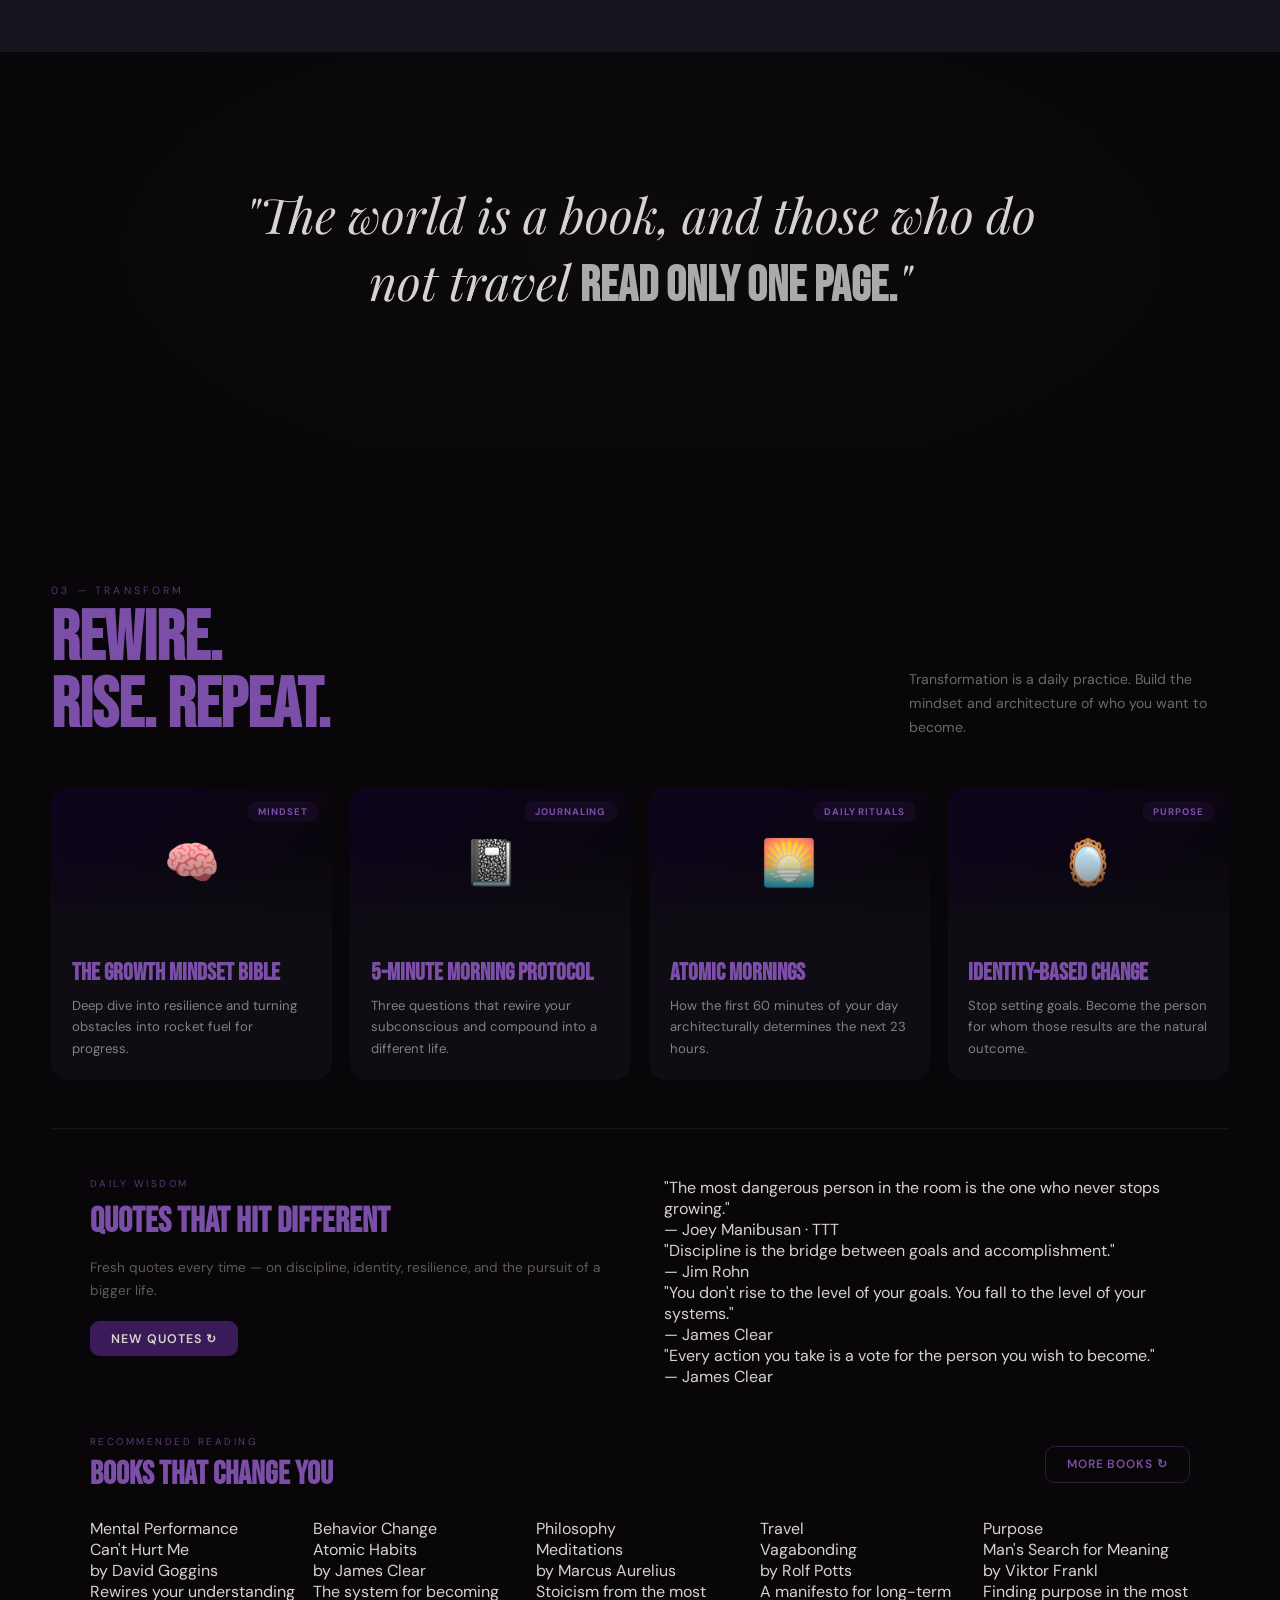
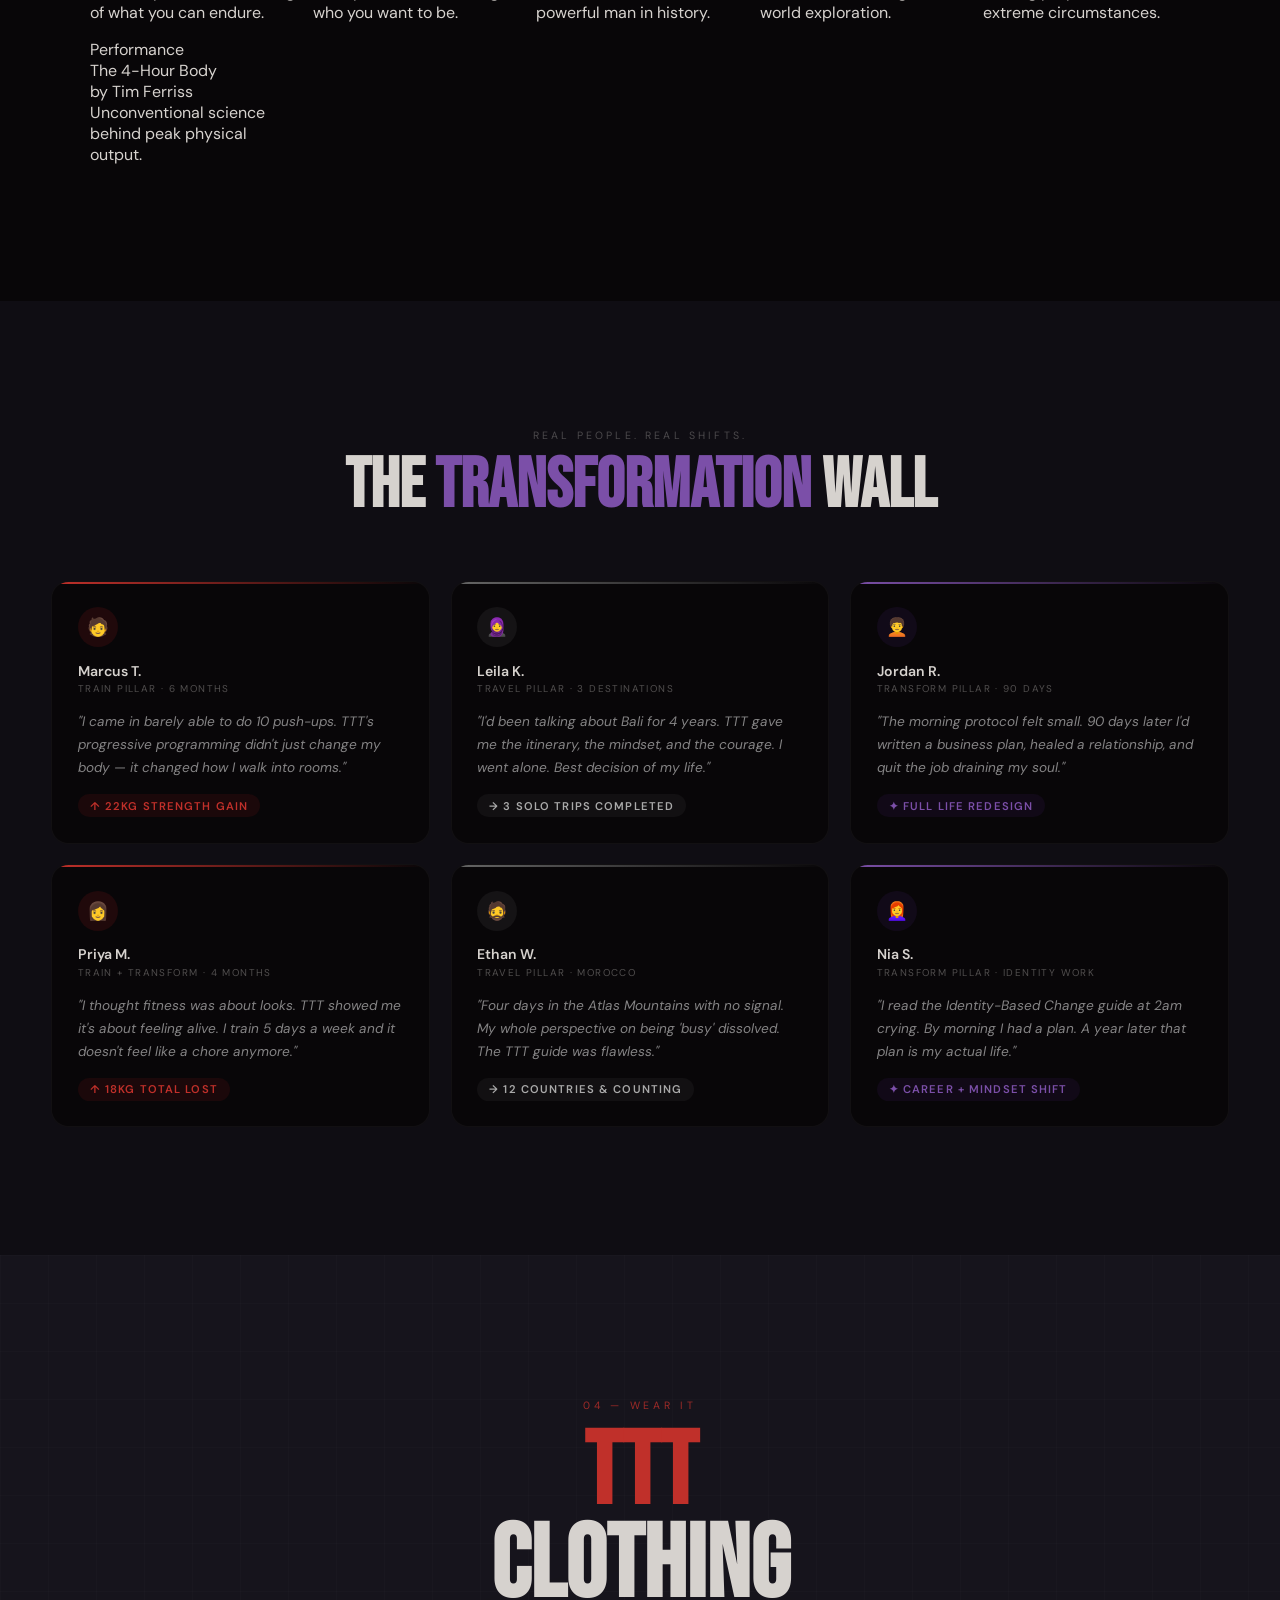
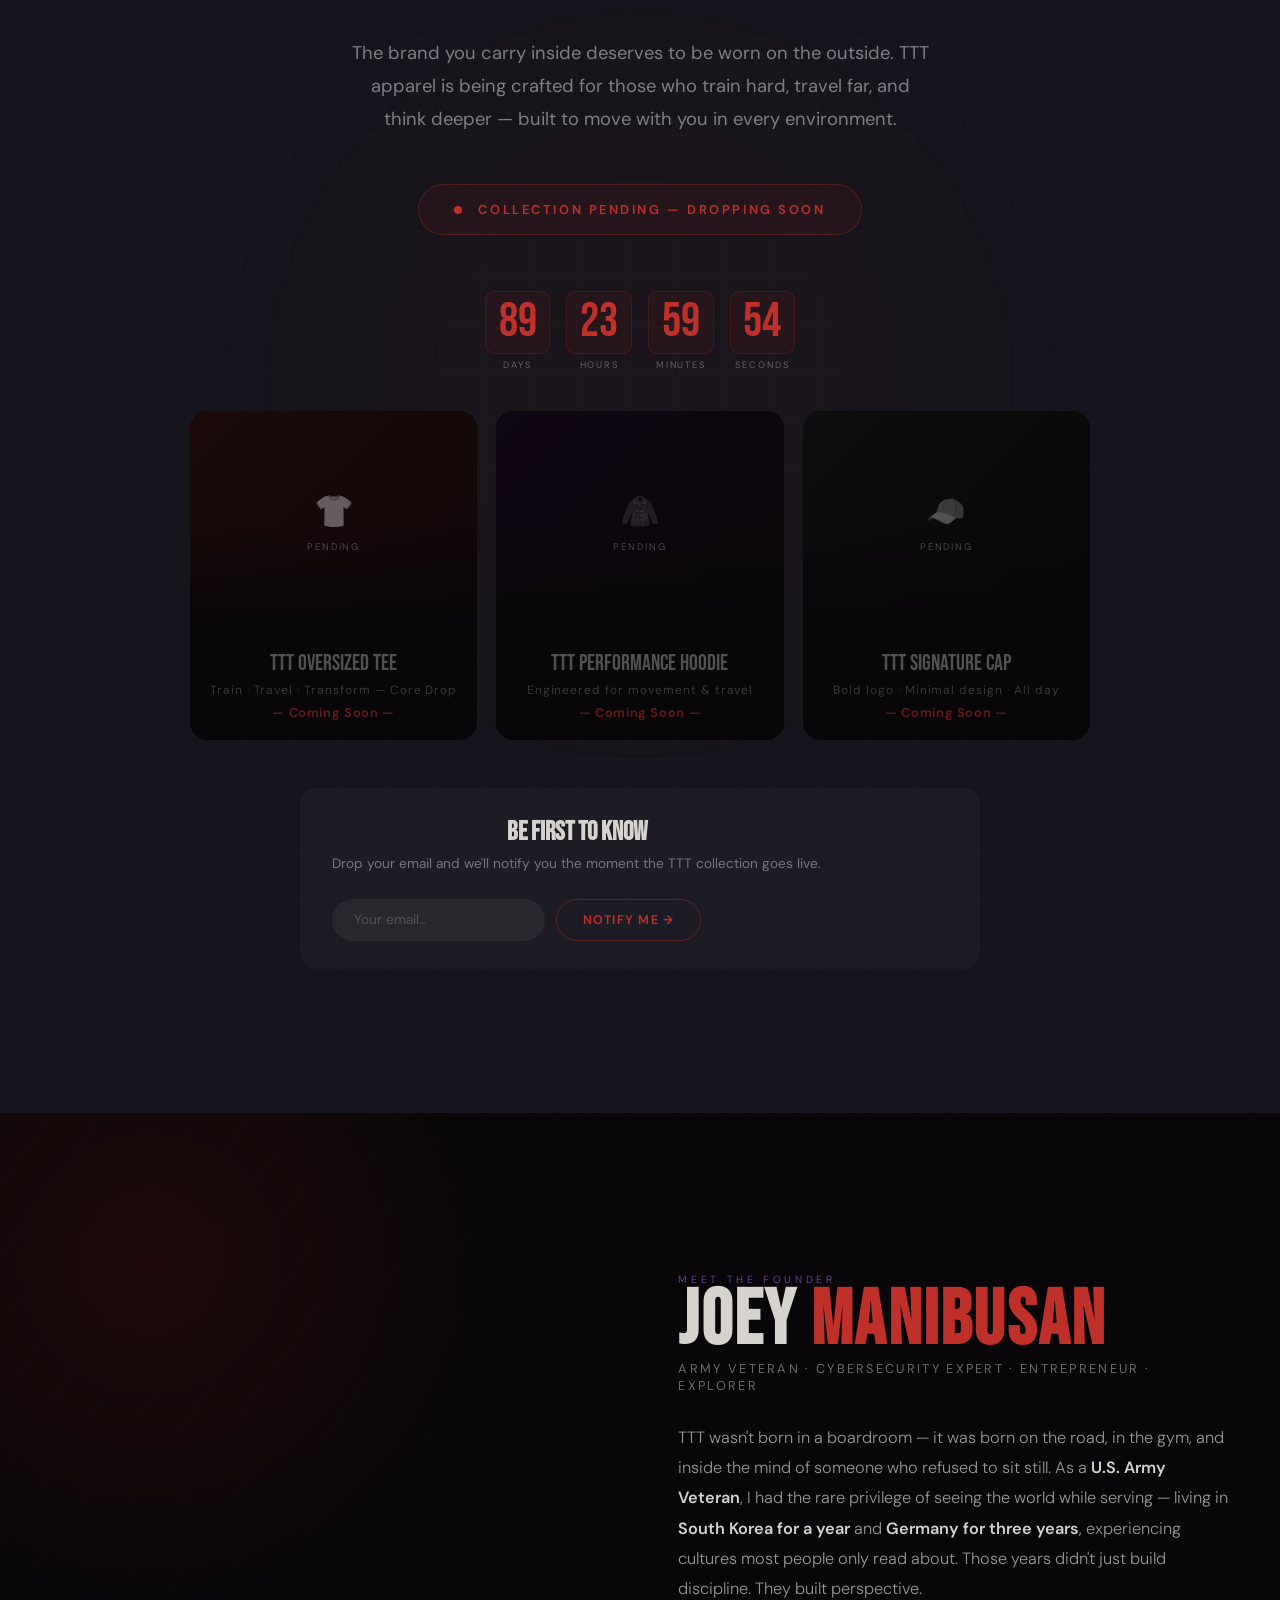
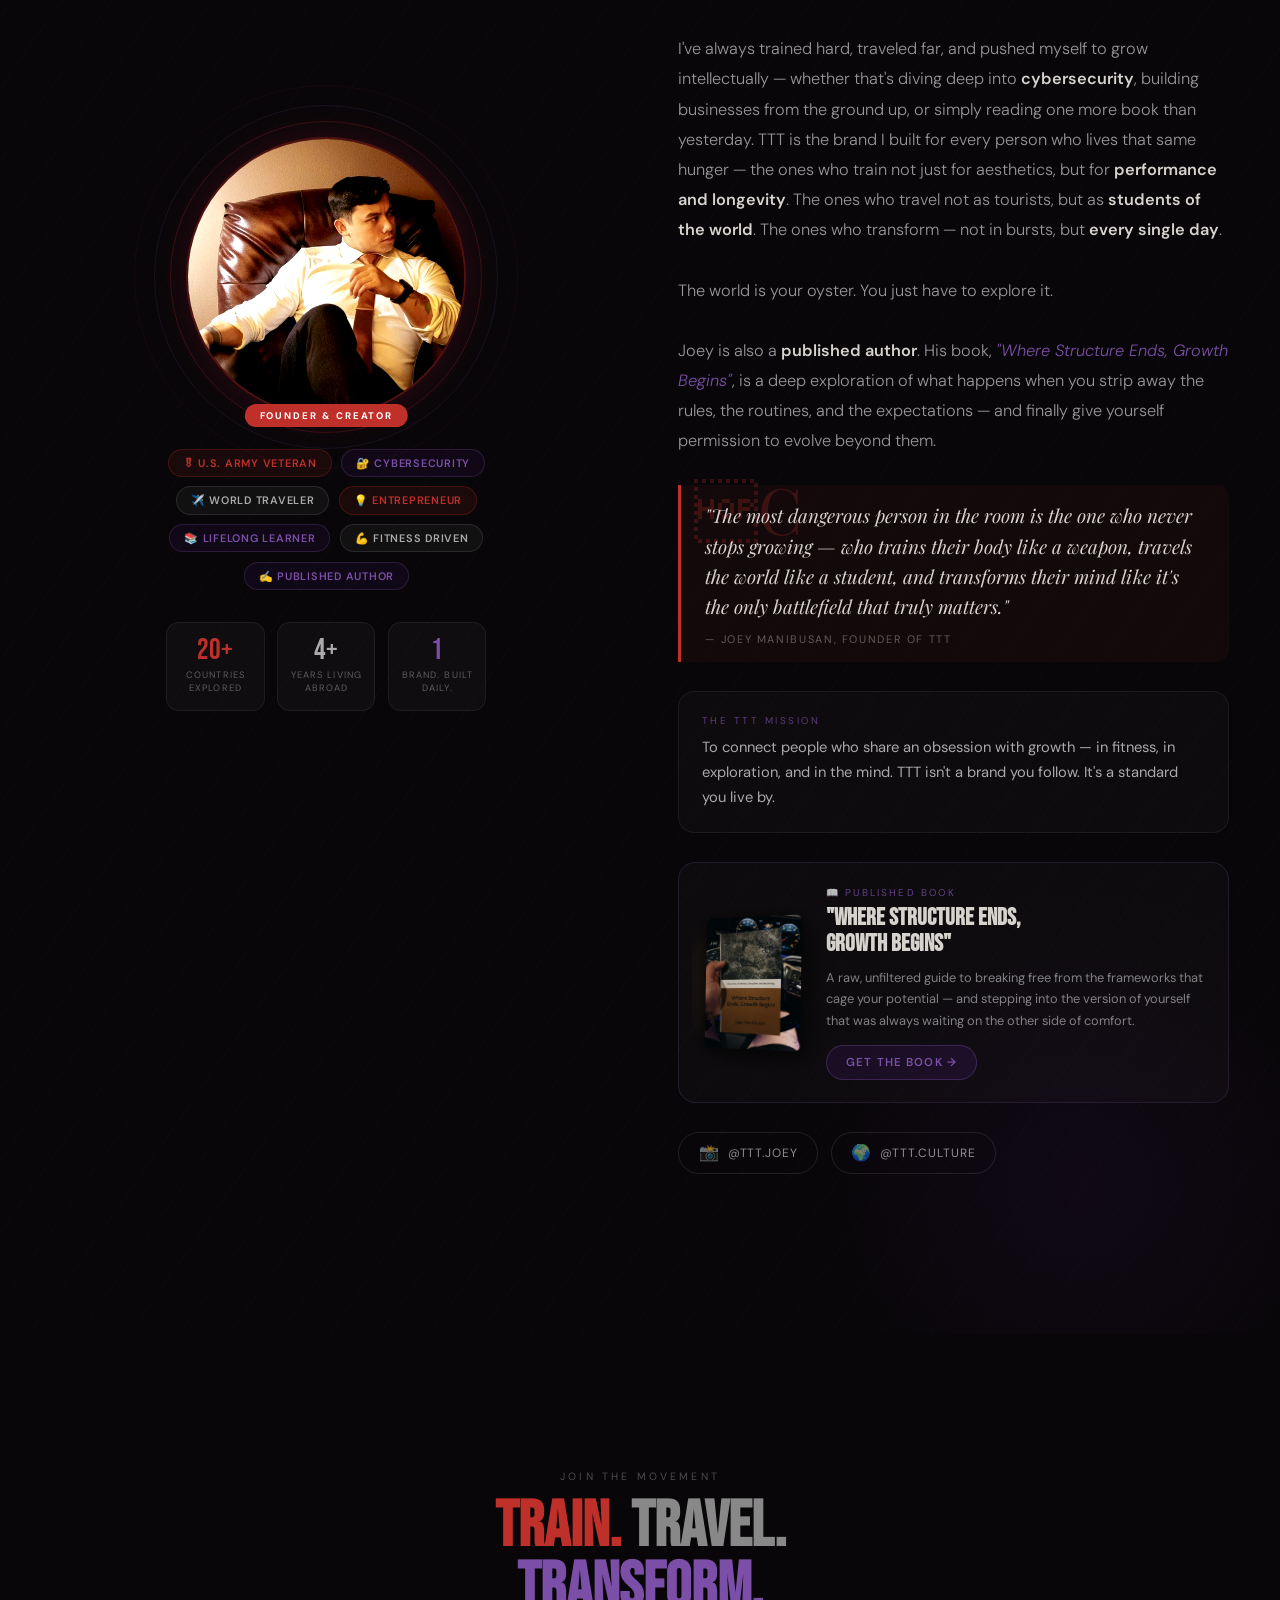
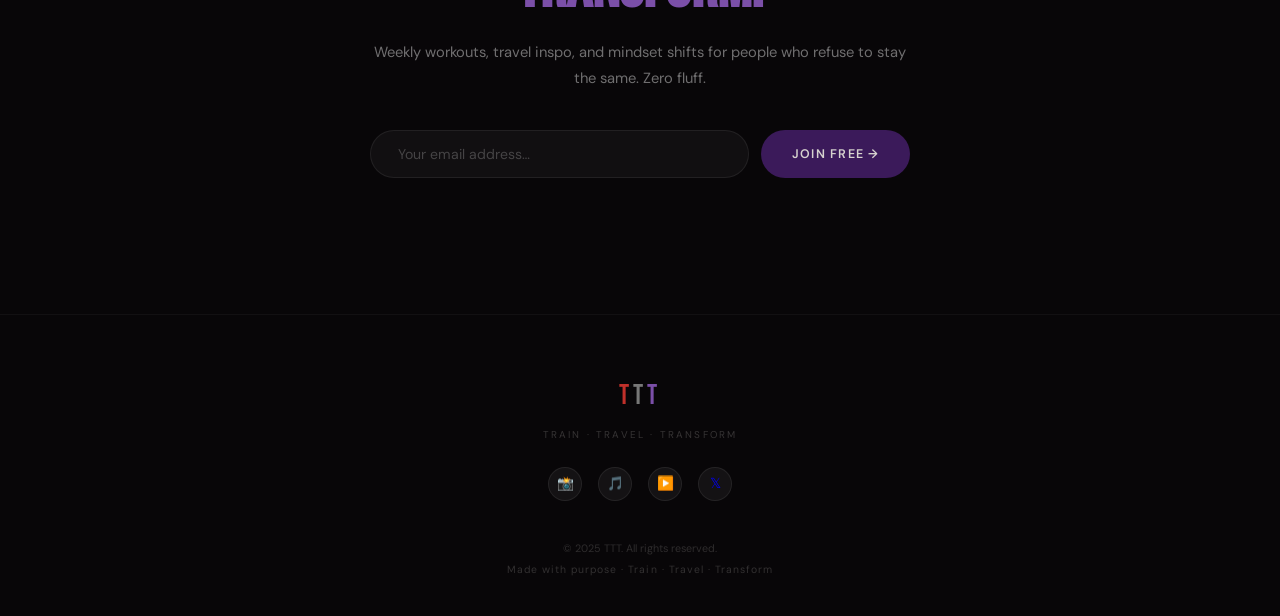
==== commit c16101a9: "Rename index (15).html to index.html" ====
--- a/index.html
+++ b/index.html
@@ -718,7 +718,9 @@
   </div>
 </footer>
 
-<script src="main.js">
+<script src="main.js"></script>
+<script>
+
 /* ════════════════════════════════════
    TTT INTERACTIVE FEATURES
 ════════════════════════════════════ */
@@ -759,39 +761,55 @@
 /* ── TRAIN QUIZ ── */
 const tqAnswers = {};
 function tqSel(el, stepId) {
-  el.closest('[class*="tq-opts"]')?.querySelectorAll('.tq-opt').forEach(o=>o.classList.remove('sel'));
-  el.parentElement?.querySelectorAll('.tq-opt').forEach(o=>o.classList.remove('sel'));
+  /* Clear all opts in this step */
+  const step = document.getElementById(stepId);
+  if(step) step.querySelectorAll('.tq-opt').forEach(o=>o.classList.remove('sel'));
   el.classList.add('sel');
   tqAnswers[stepId] = el.textContent.trim();
 }
 function tqNext(cur, total) {
   const step = document.getElementById('tq'+cur);
+  /* If nothing selected, auto-select first option so user is never blocked */
   const sel = step?.querySelector('.tq-opt.sel');
-  if (!sel) { step.style.outline='1px solid var(--red-b)'; setTimeout(()=>step.style.outline='',600); return; }
+  if (!sel) {
+    const first = step?.querySelector('.tq-opt');
+    if(first){ first.classList.add('sel'); tqAnswers['tq'+cur]=first.textContent.trim(); }
+  }
   step.style.display='none';
   const next = document.getElementById('tq'+(cur+1));
   if (next) next.style.display='block';
+  next?.scrollIntoView({behavior:'smooth', block:'nearest'});
 }
 function tqPrev(cur) {
   document.getElementById('tq'+cur).style.display='none';
-  document.getElementById('tq'+(cur-1)).style.display='block';
+  const prev = document.getElementById('tq'+(cur-1));
+  if(prev){ prev.style.display='block'; prev.scrollIntoView({behavior:'smooth',block:'nearest'}); }
 }
 function resetTQ() {
   document.getElementById('train-result').style.display='none';
-  document.getElementById('train-quiz').style.display='block';
+  const quiz = document.getElementById('train-quiz');
+  quiz.style.display='block';
   document.querySelectorAll('.tq-step').forEach((s,i)=>s.style.display=i===0?'block':'none');
   document.querySelectorAll('.tq-opt').forEach(o=>o.classList.remove('sel'));
+  Object.keys(tqAnswers).forEach(k=>delete tqAnswers[k]);
+  setTimeout(()=>quiz.scrollIntoView({behavior:'smooth',block:'start'}), 100);
 }
 async function buildWorkoutPlan() {
   const step = document.getElementById('tq5');
   const sel = step?.querySelector('.tq-opt.sel');
-  if (!sel) { step.style.outline='1px solid var(--red-b)'; setTimeout(()=>step.style.outline='',600); return; }
-  tqAnswers['tq5'] = sel.textContent.trim();
+  /* Auto-select first option if nothing picked */
+  if (!sel) {
+    const first = step?.querySelector('.tq-opt');
+    if(first){ first.classList.add('sel'); tqAnswers['tq5']=first.textContent.trim(); }
+  } else {
+    tqAnswers['tq5'] = sel.textContent.trim();
+  }
   document.getElementById('train-quiz').style.display='none';
   const result = document.getElementById('train-result');
   const body = document.getElementById('train-result-body');
   result.style.display='block';
   body.innerHTML = aiLoading('var(--red-b)');
+  result.scrollIntoView({behavior:'smooth', block:'start'});
 
   const prompt = `Create a personalized TTT workout plan:
 - Goal: ${tqAnswers.tq1||'Build muscle'}
@@ -834,7 +852,7 @@
   if (title) title.textContent = city;
   result.style.display='block';
   body.innerHTML = aiLoading('var(--grey-l)');
-  result.scrollIntoView({behavior:'smooth',block:'nearest'});
+  setTimeout(()=>result.scrollIntoView({behavior:'smooth',block:'start'}), 100);
 
   const prompt = `TTT City Guide for ${city} — for a lifestyle traveler who trains, eats clean, and wants real cultural experiences.
 
@@ -967,6 +985,7 @@
 const transformSec = document.getElementById('transform-sec');
 if (transformSec) transformObs.observe(transformSec);
 
+
 </script>
 </body>
 </html>
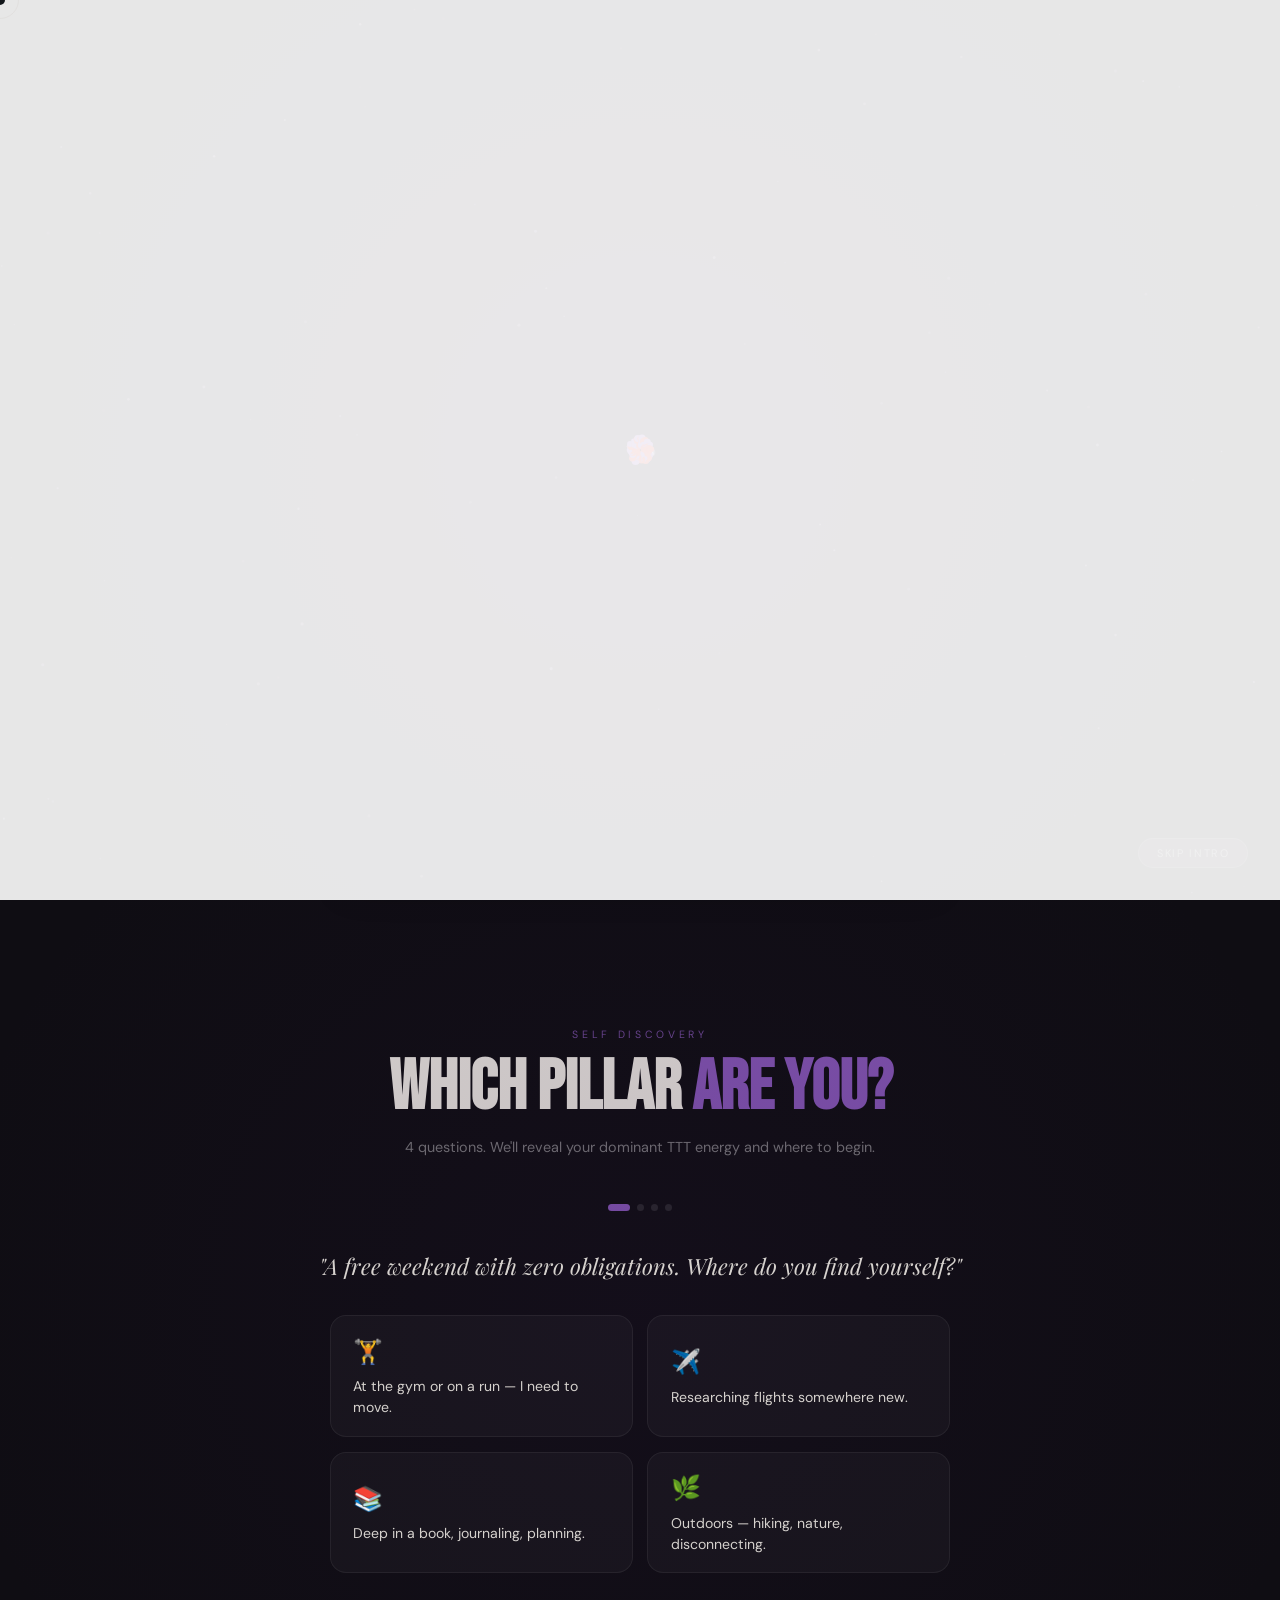
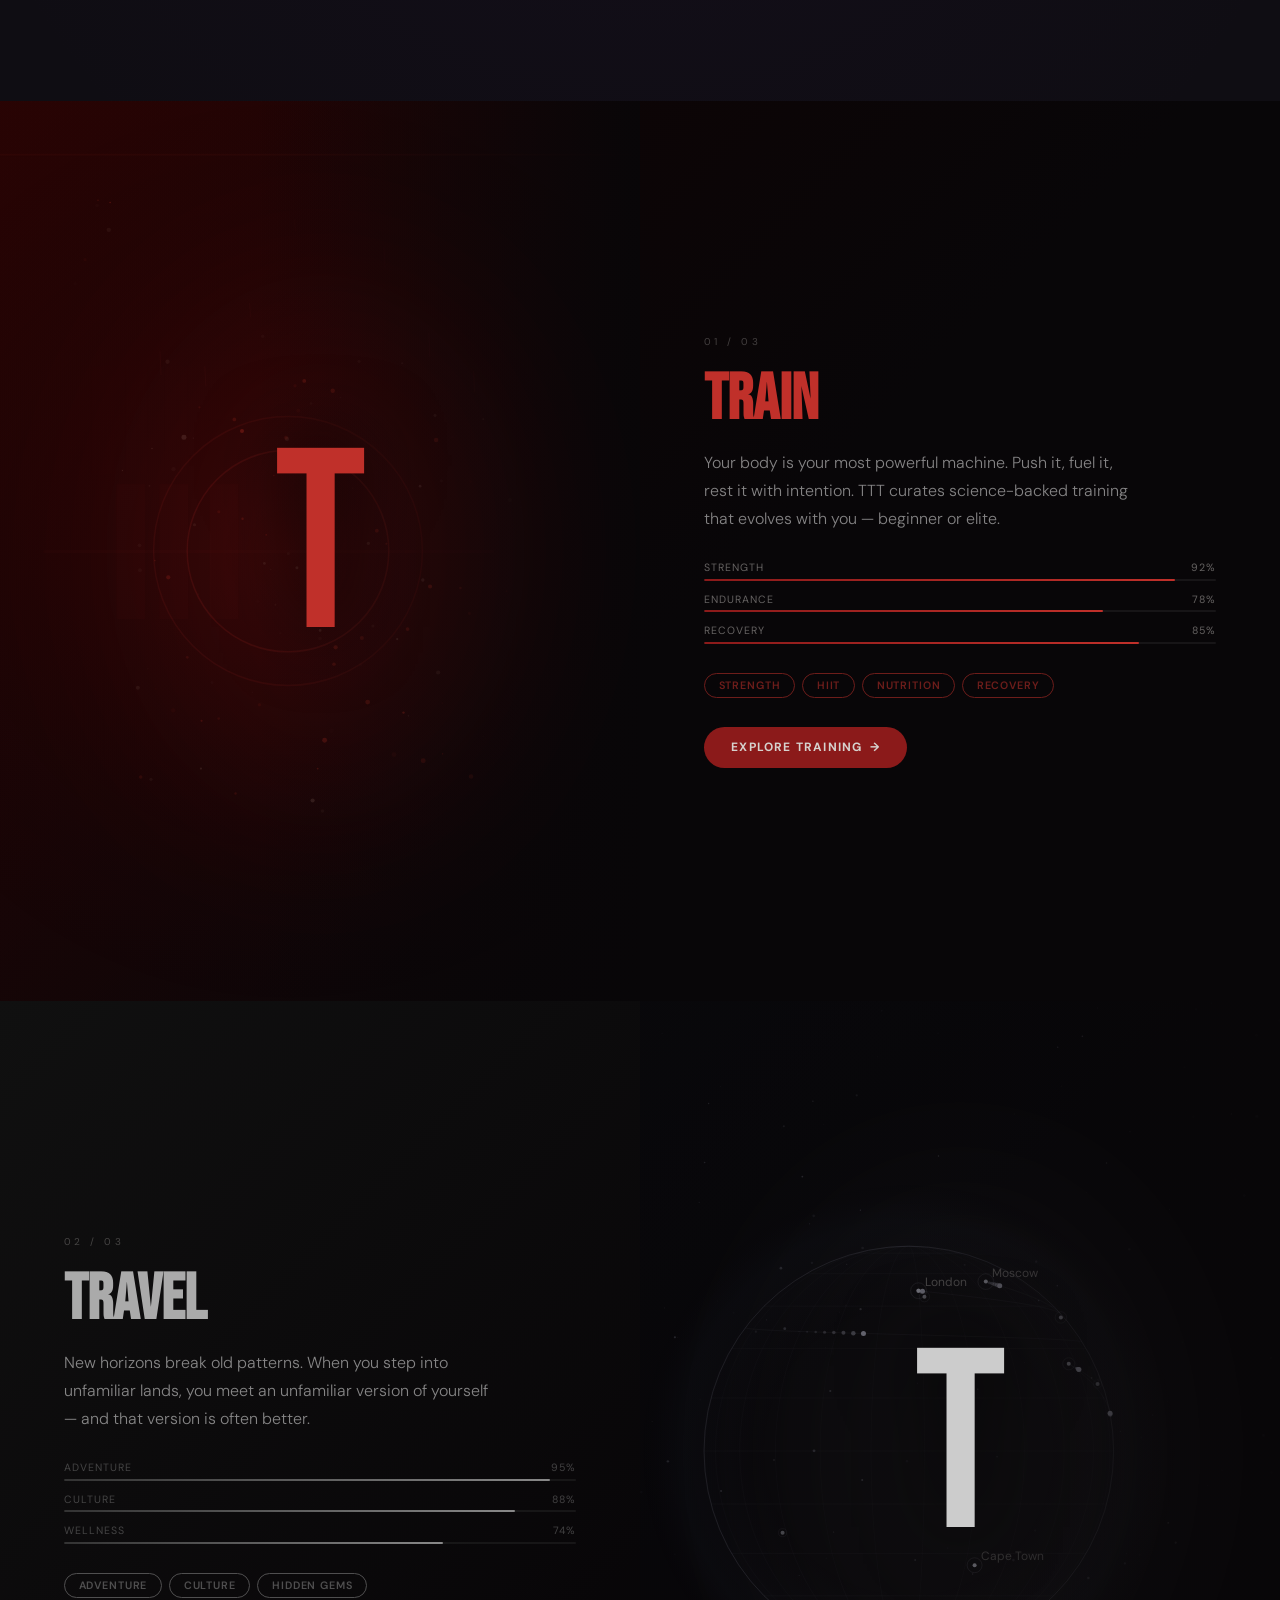
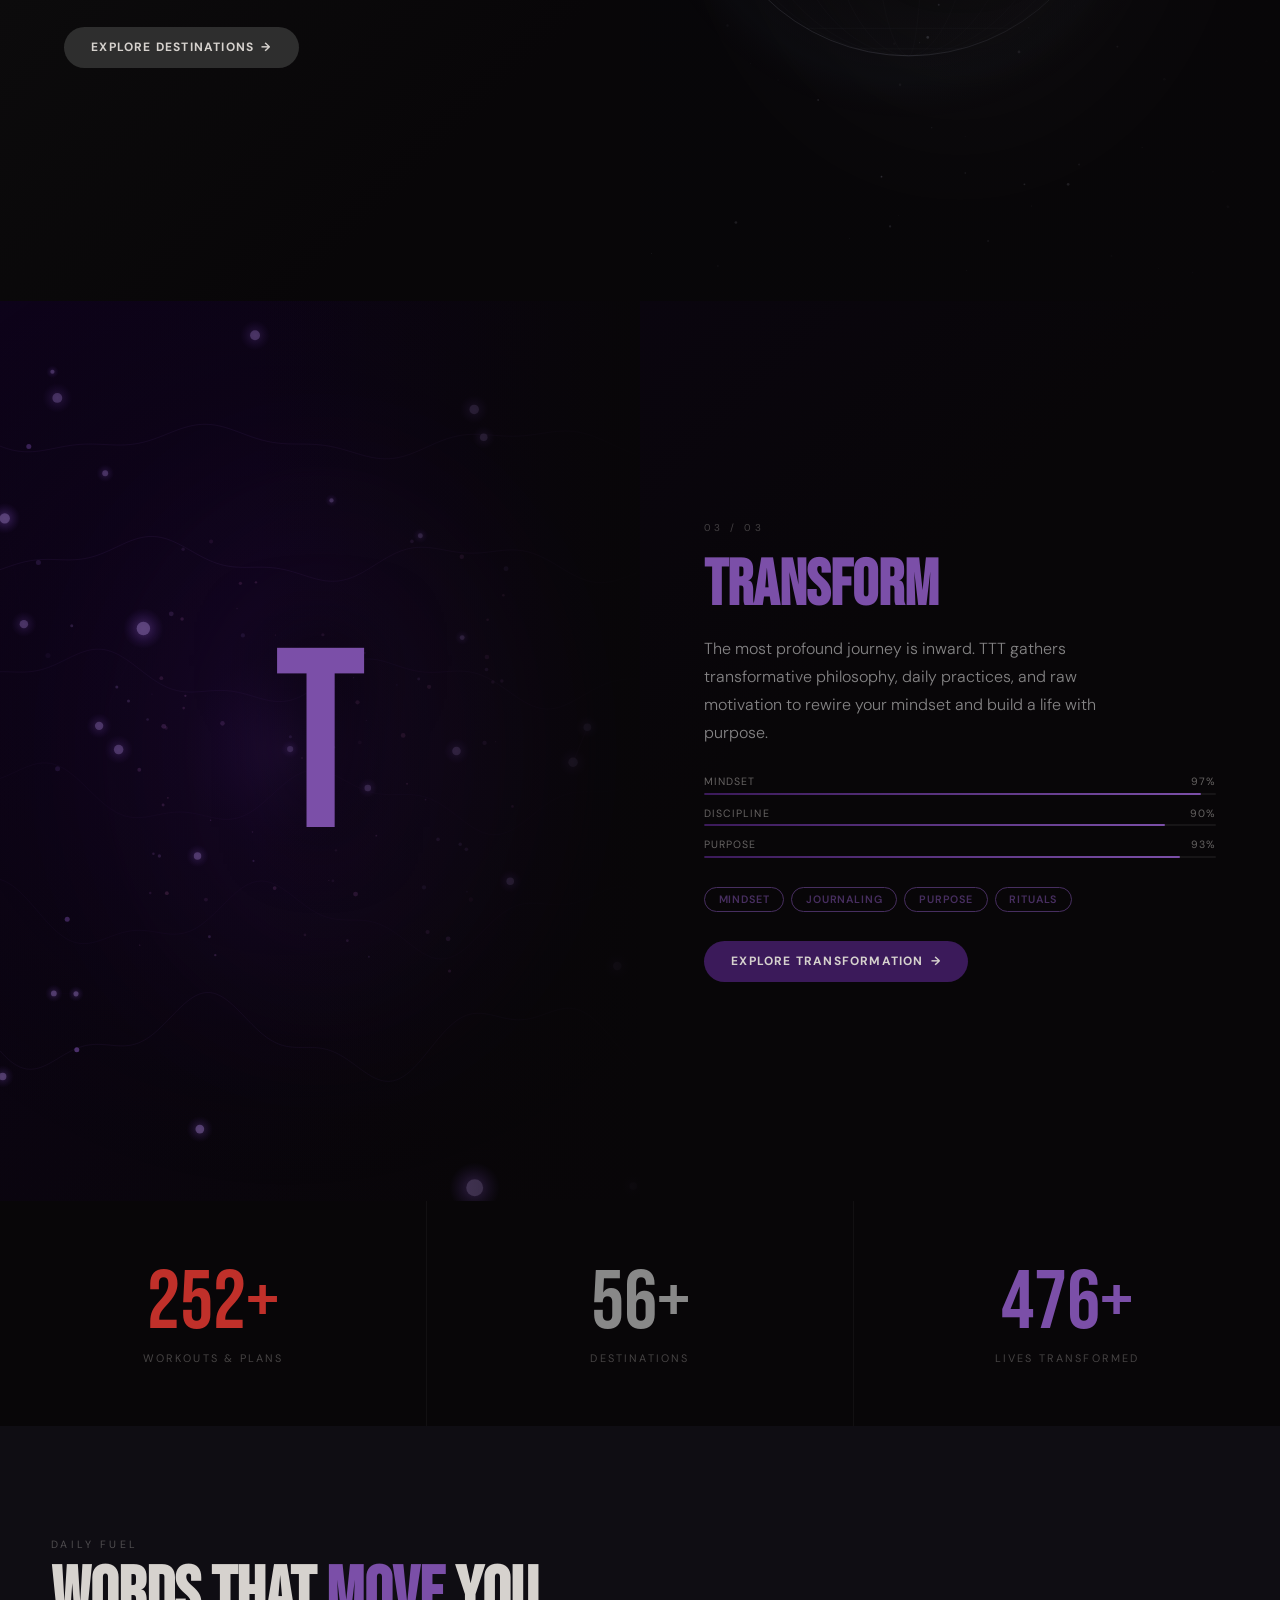
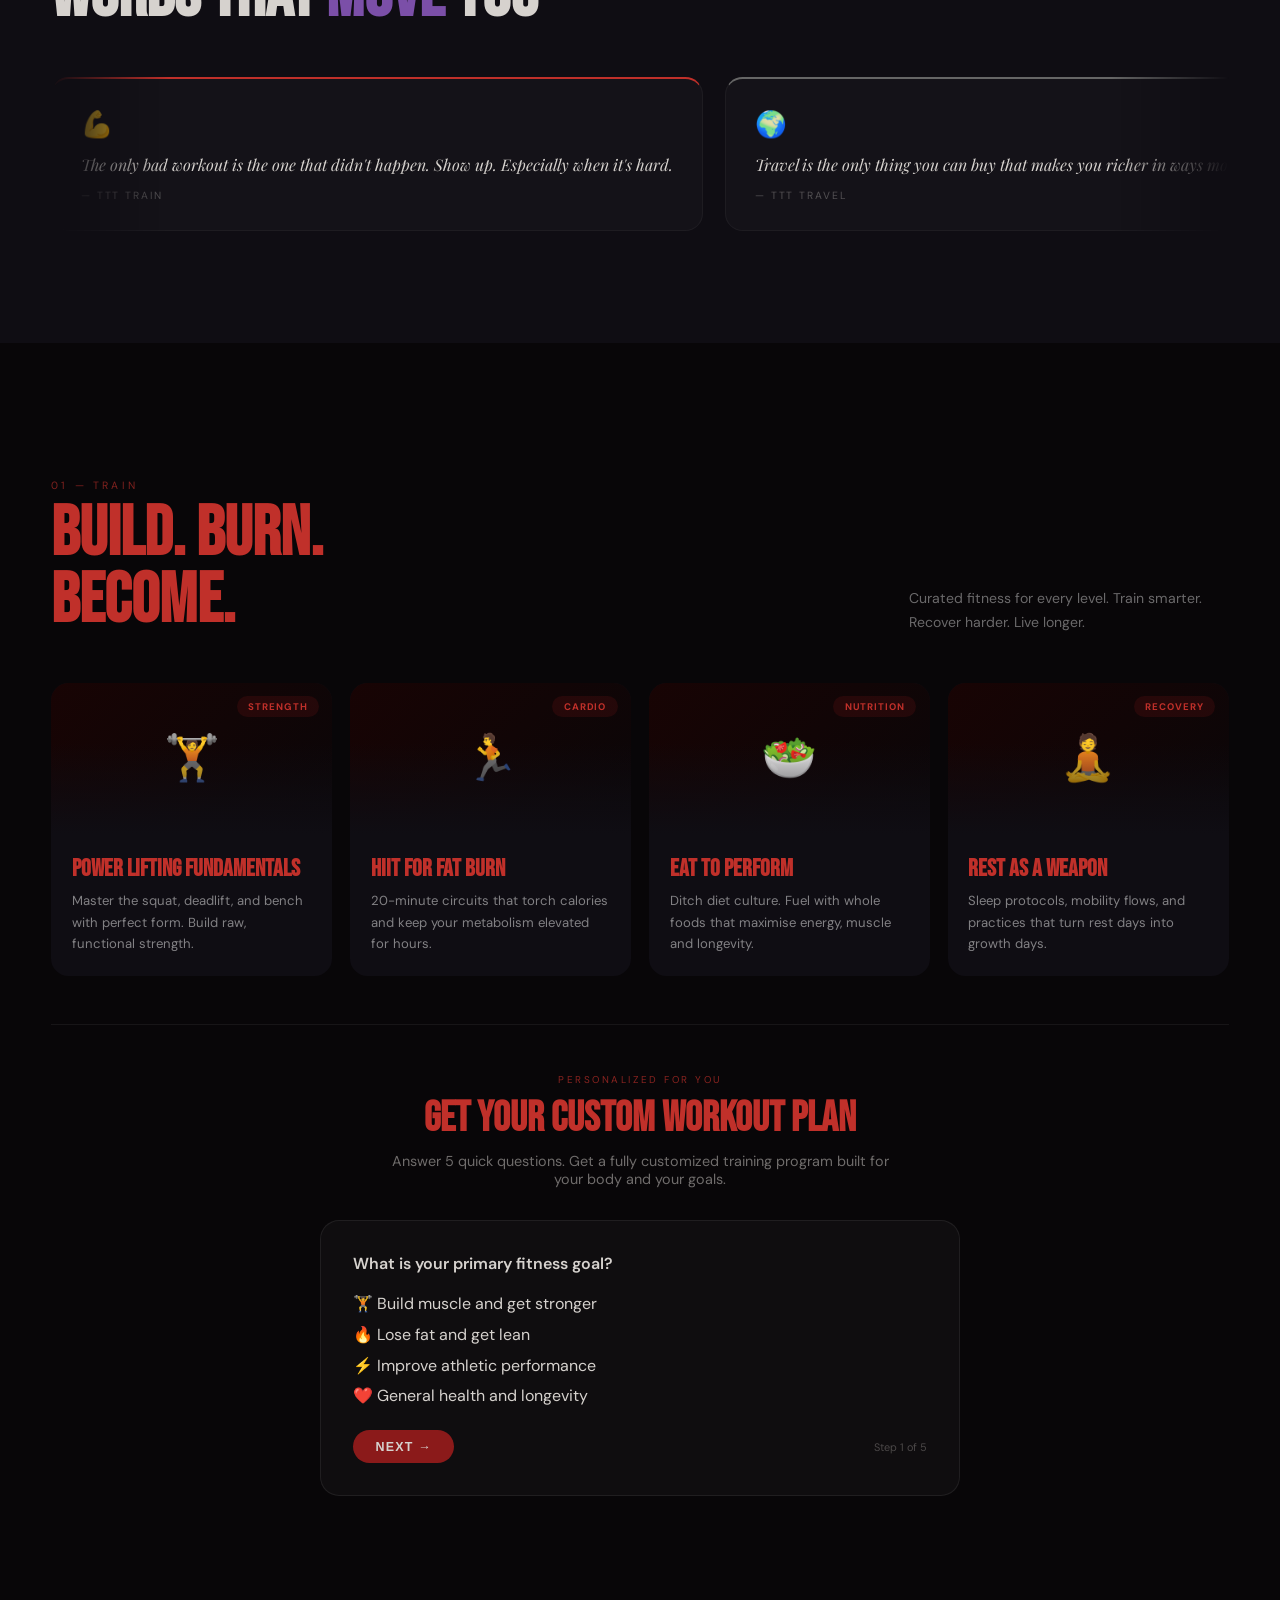
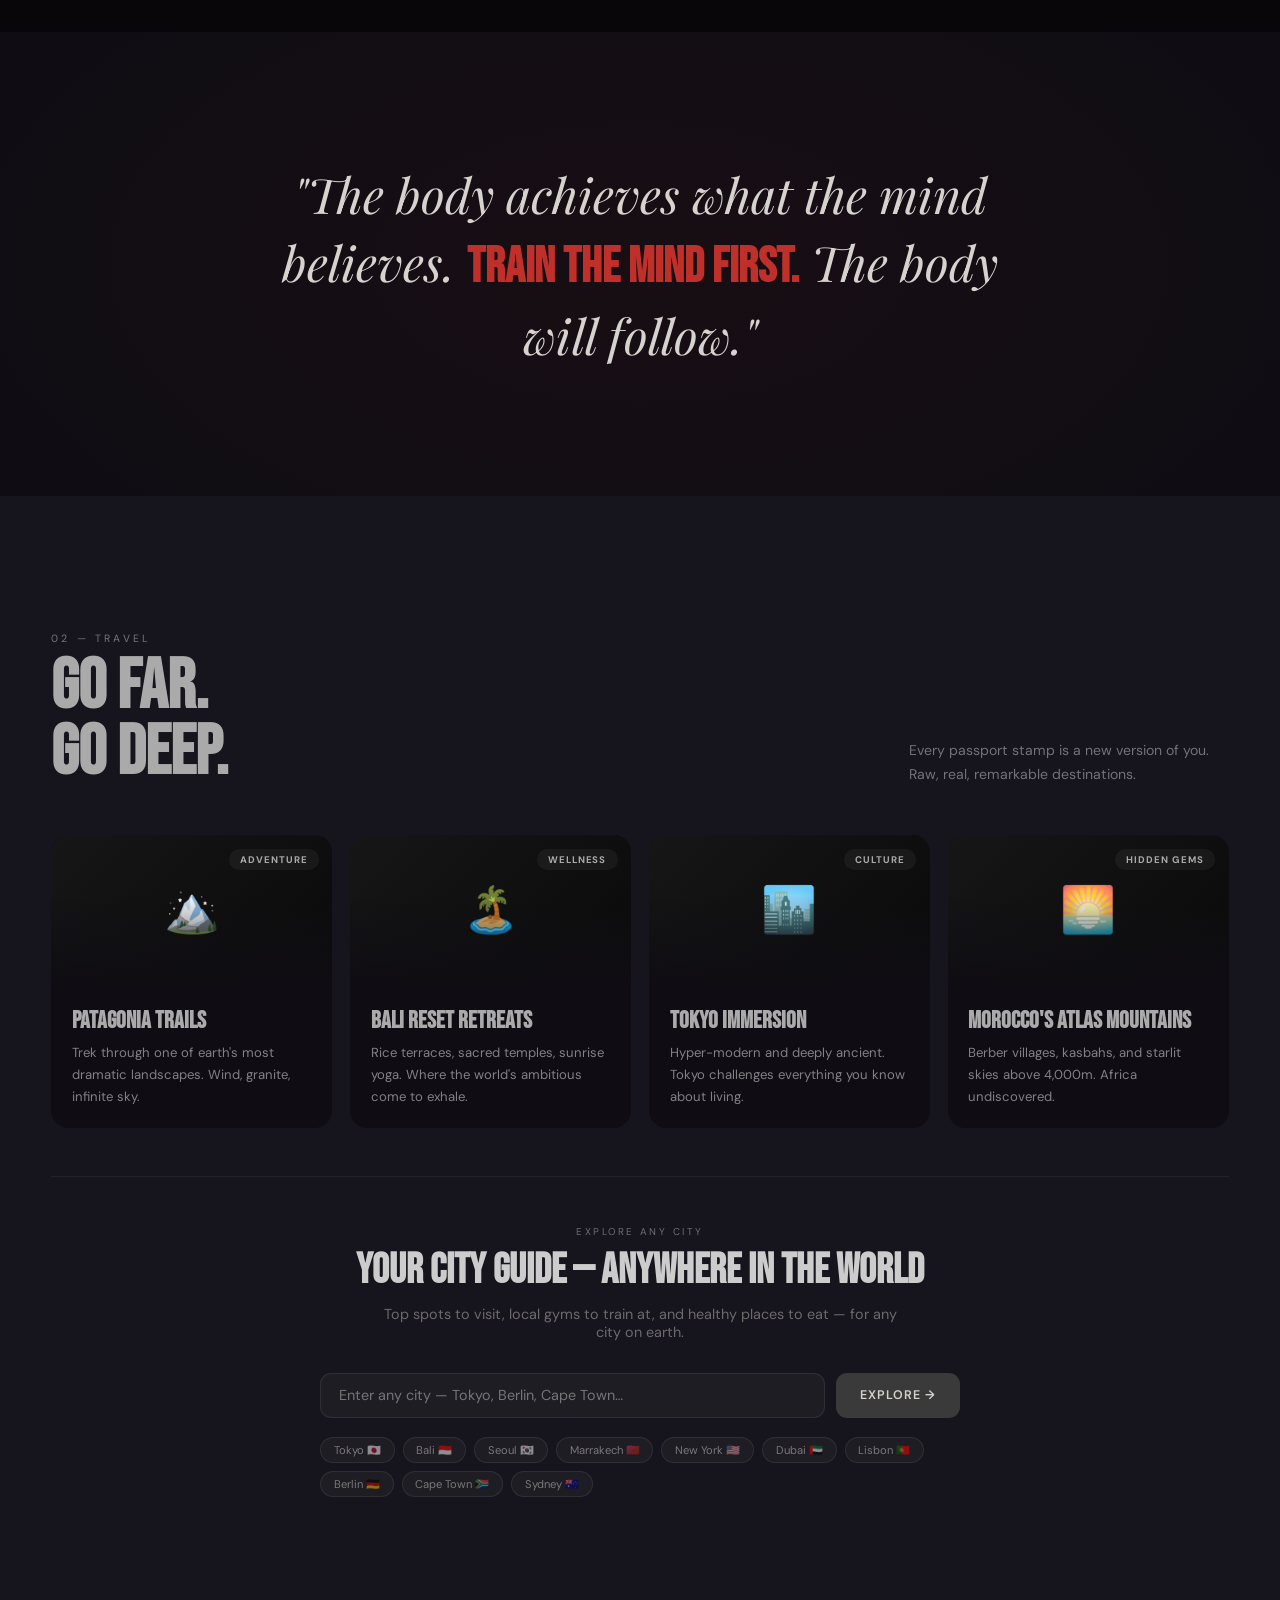
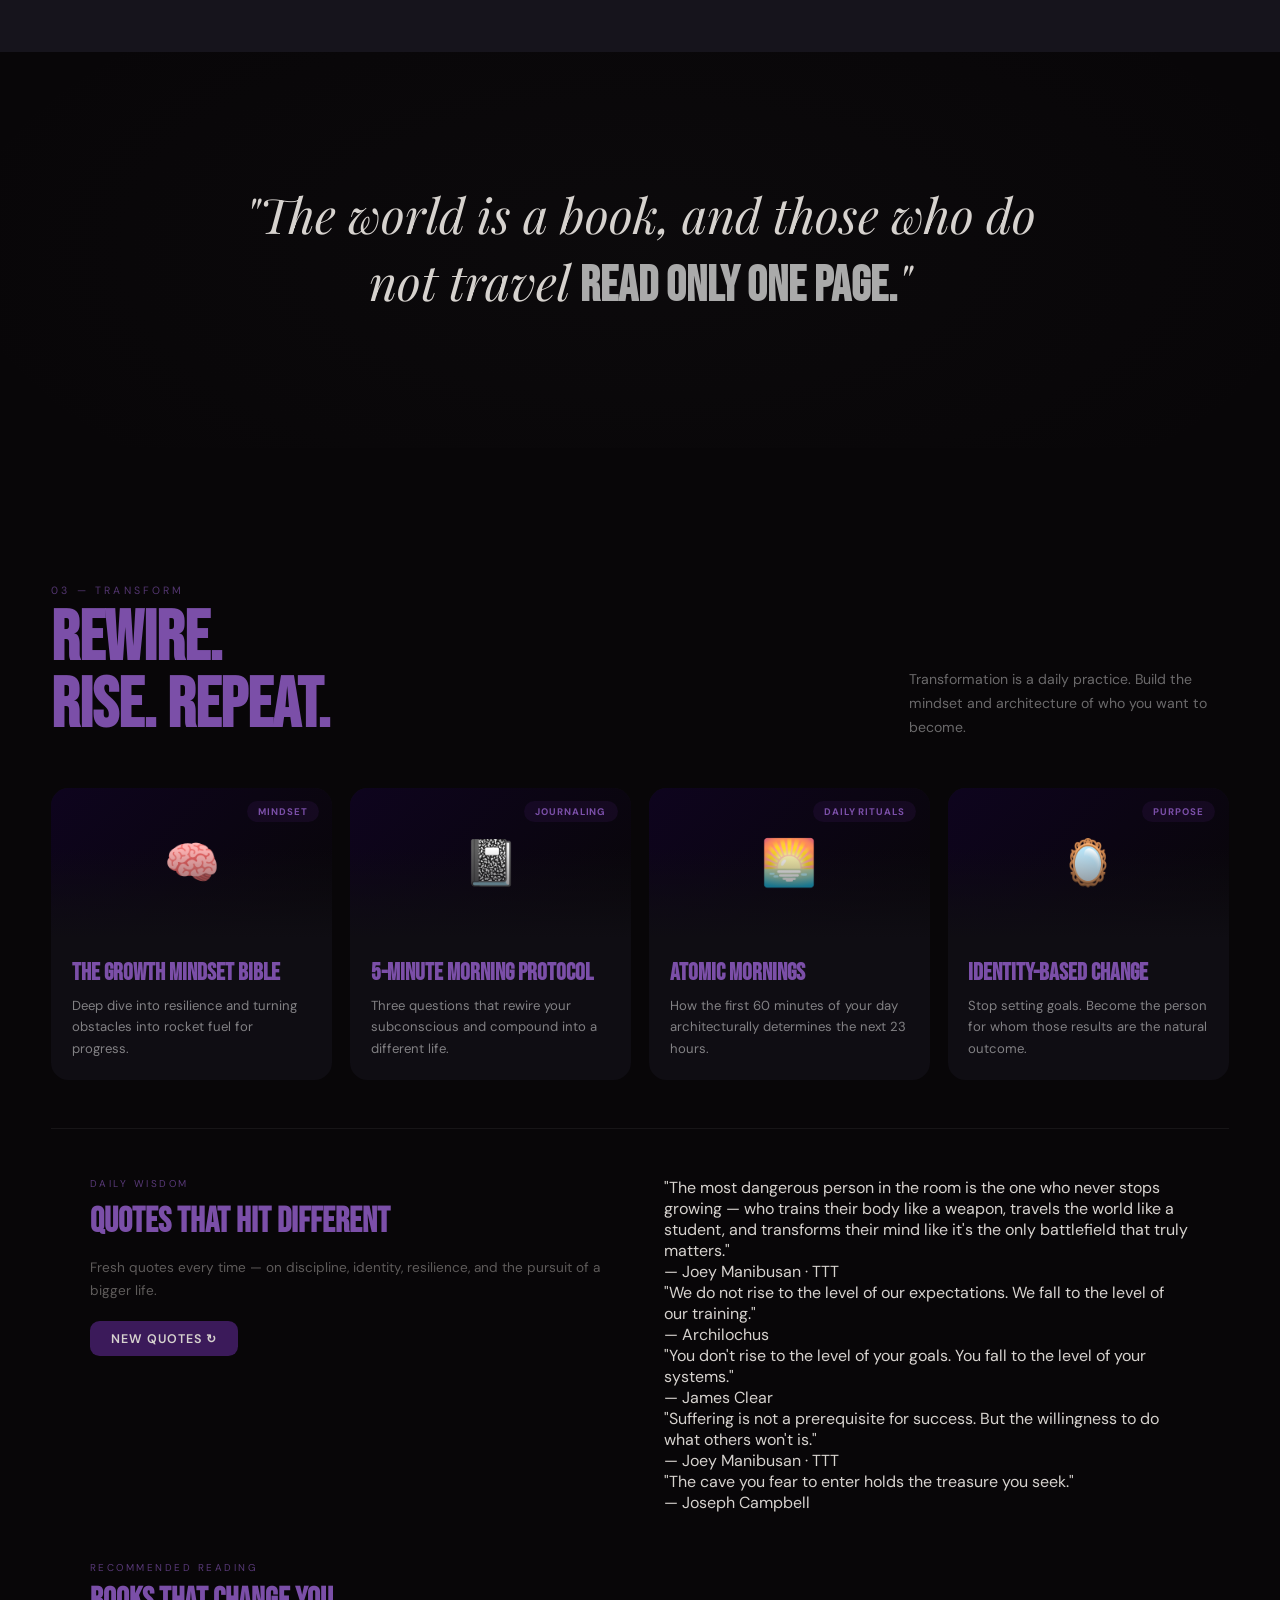
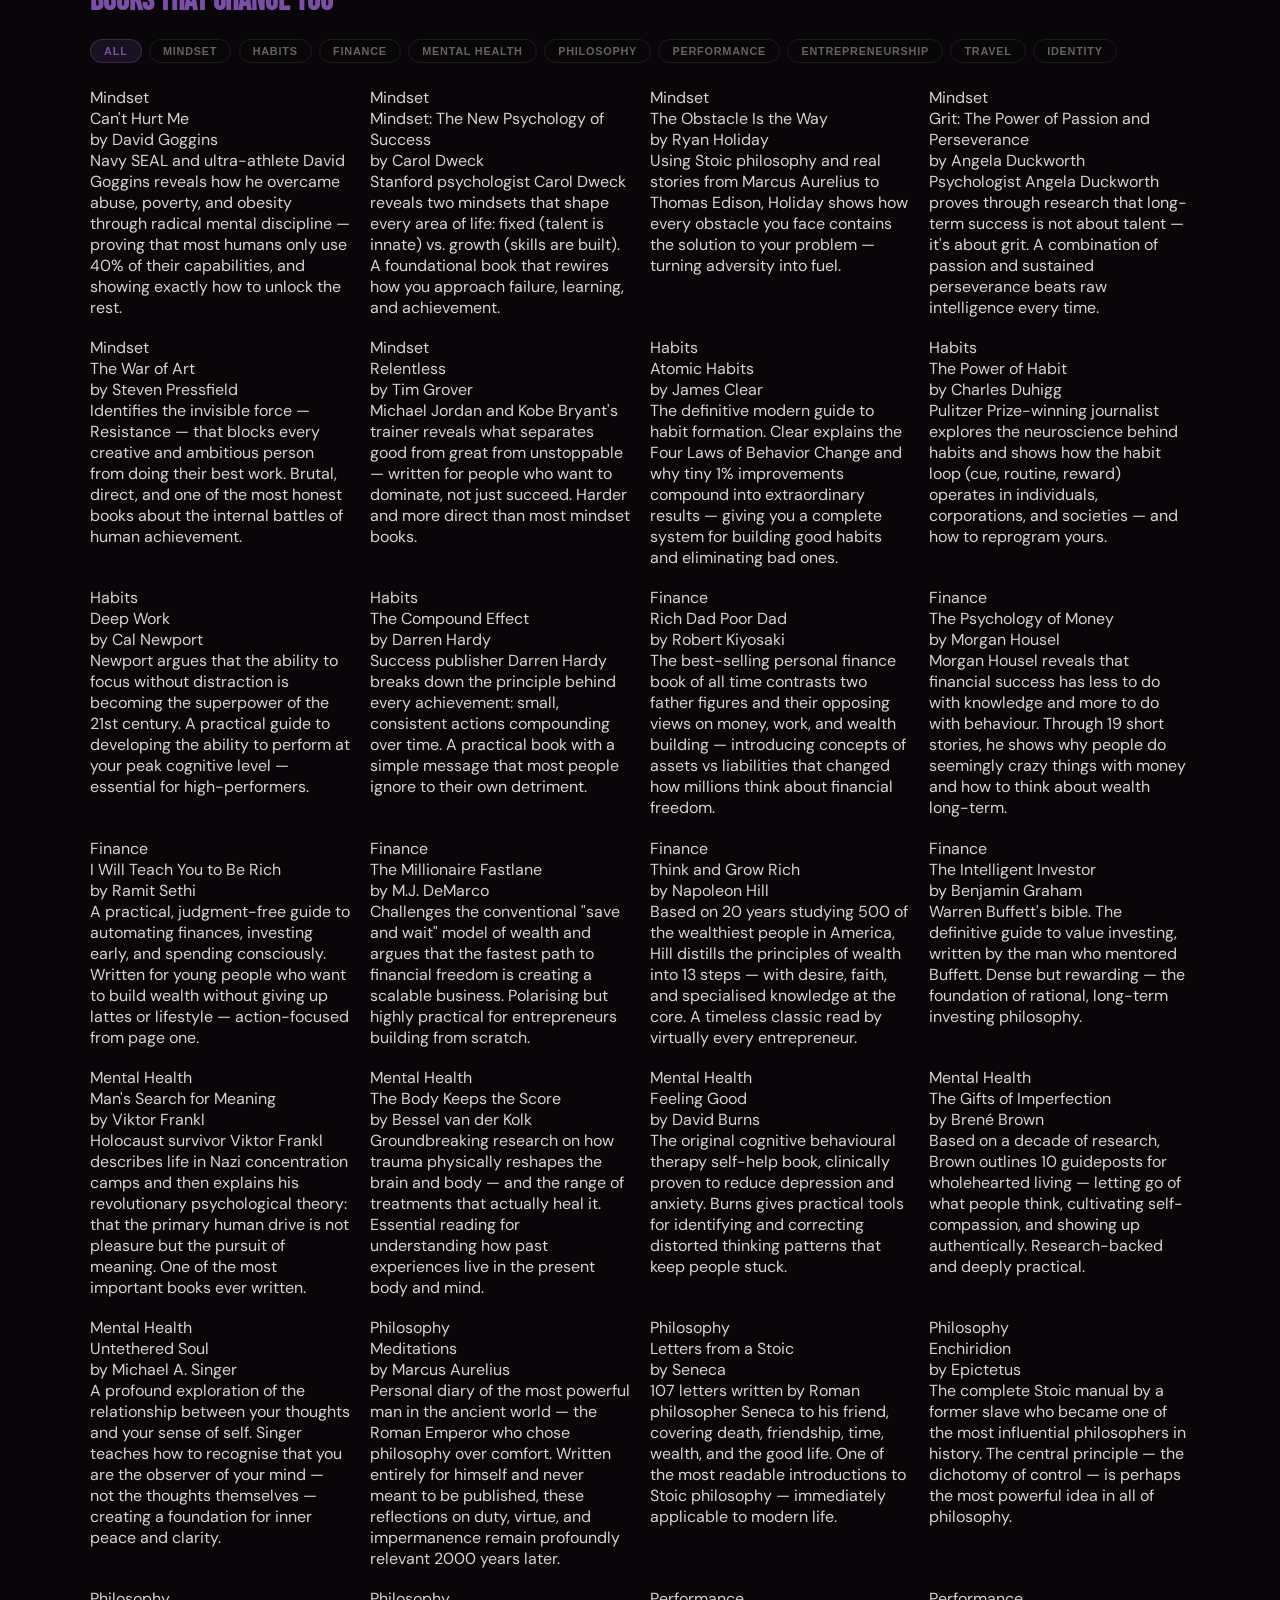
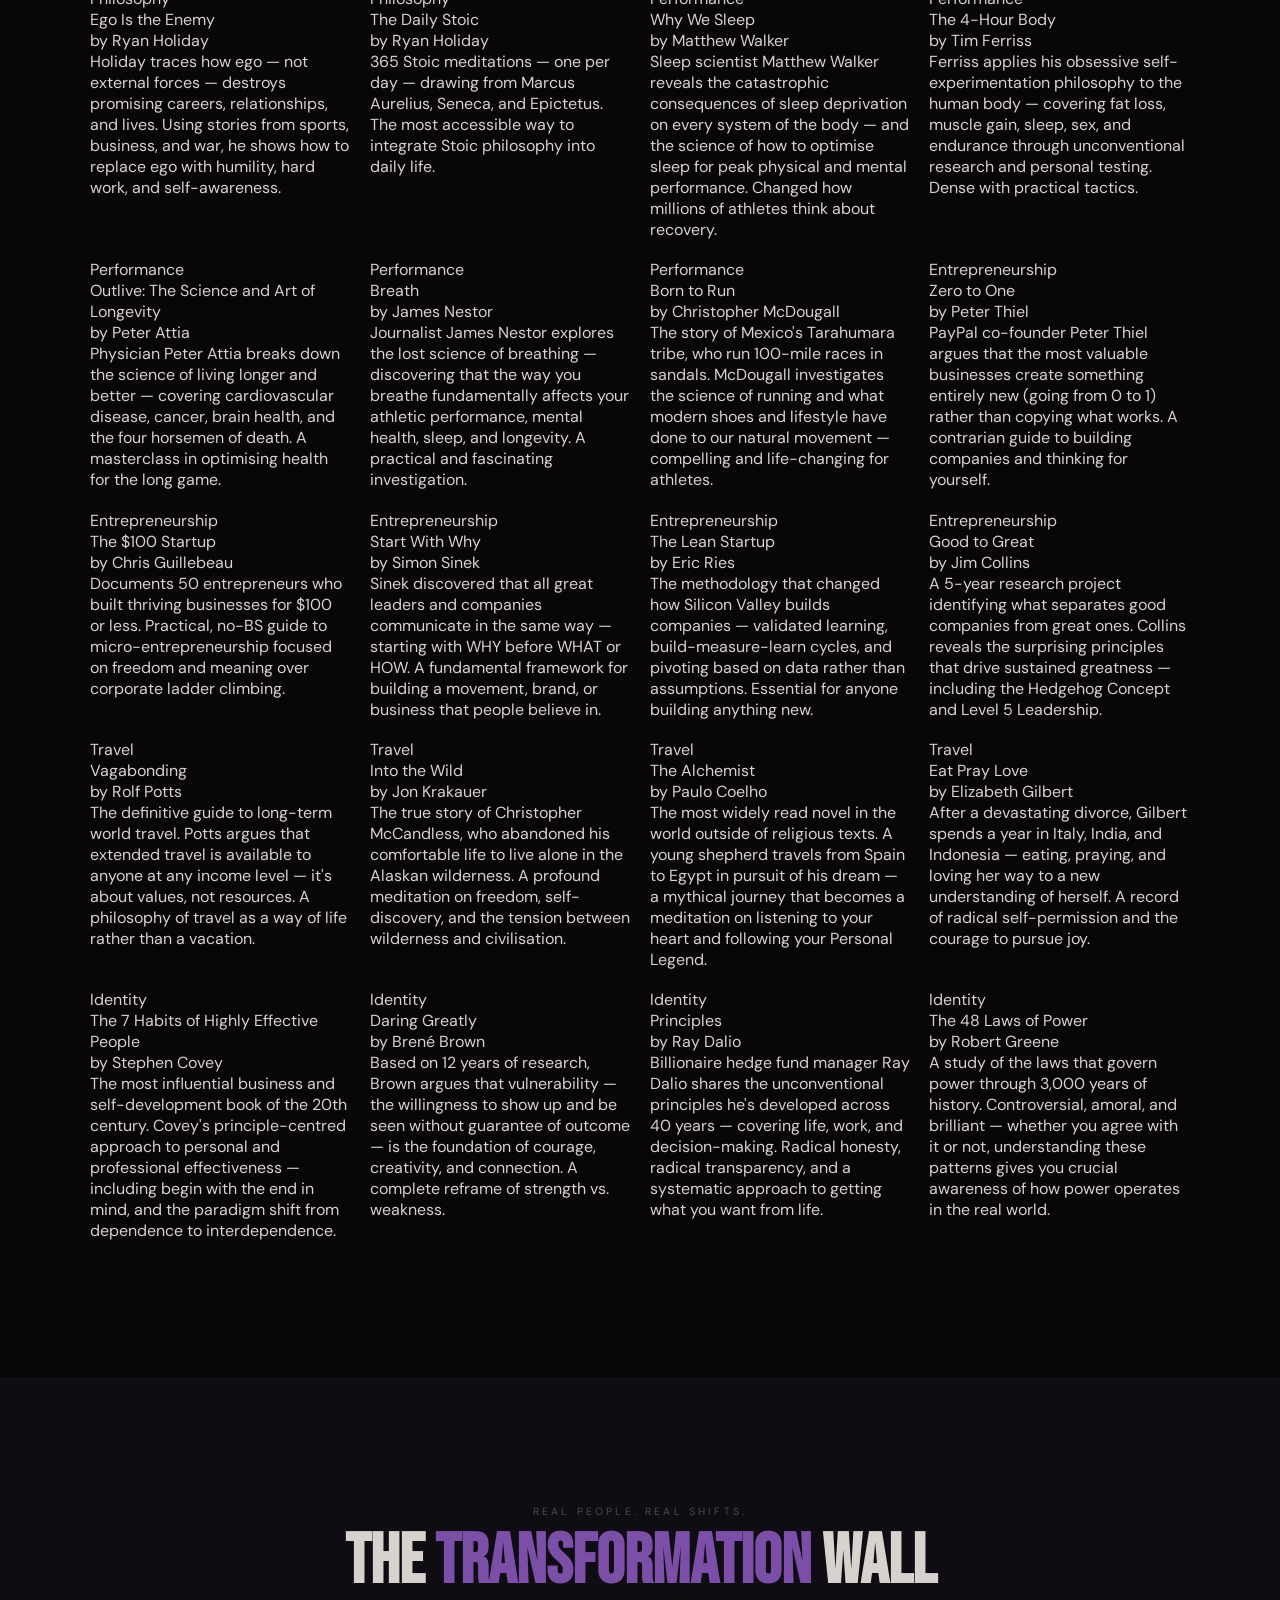
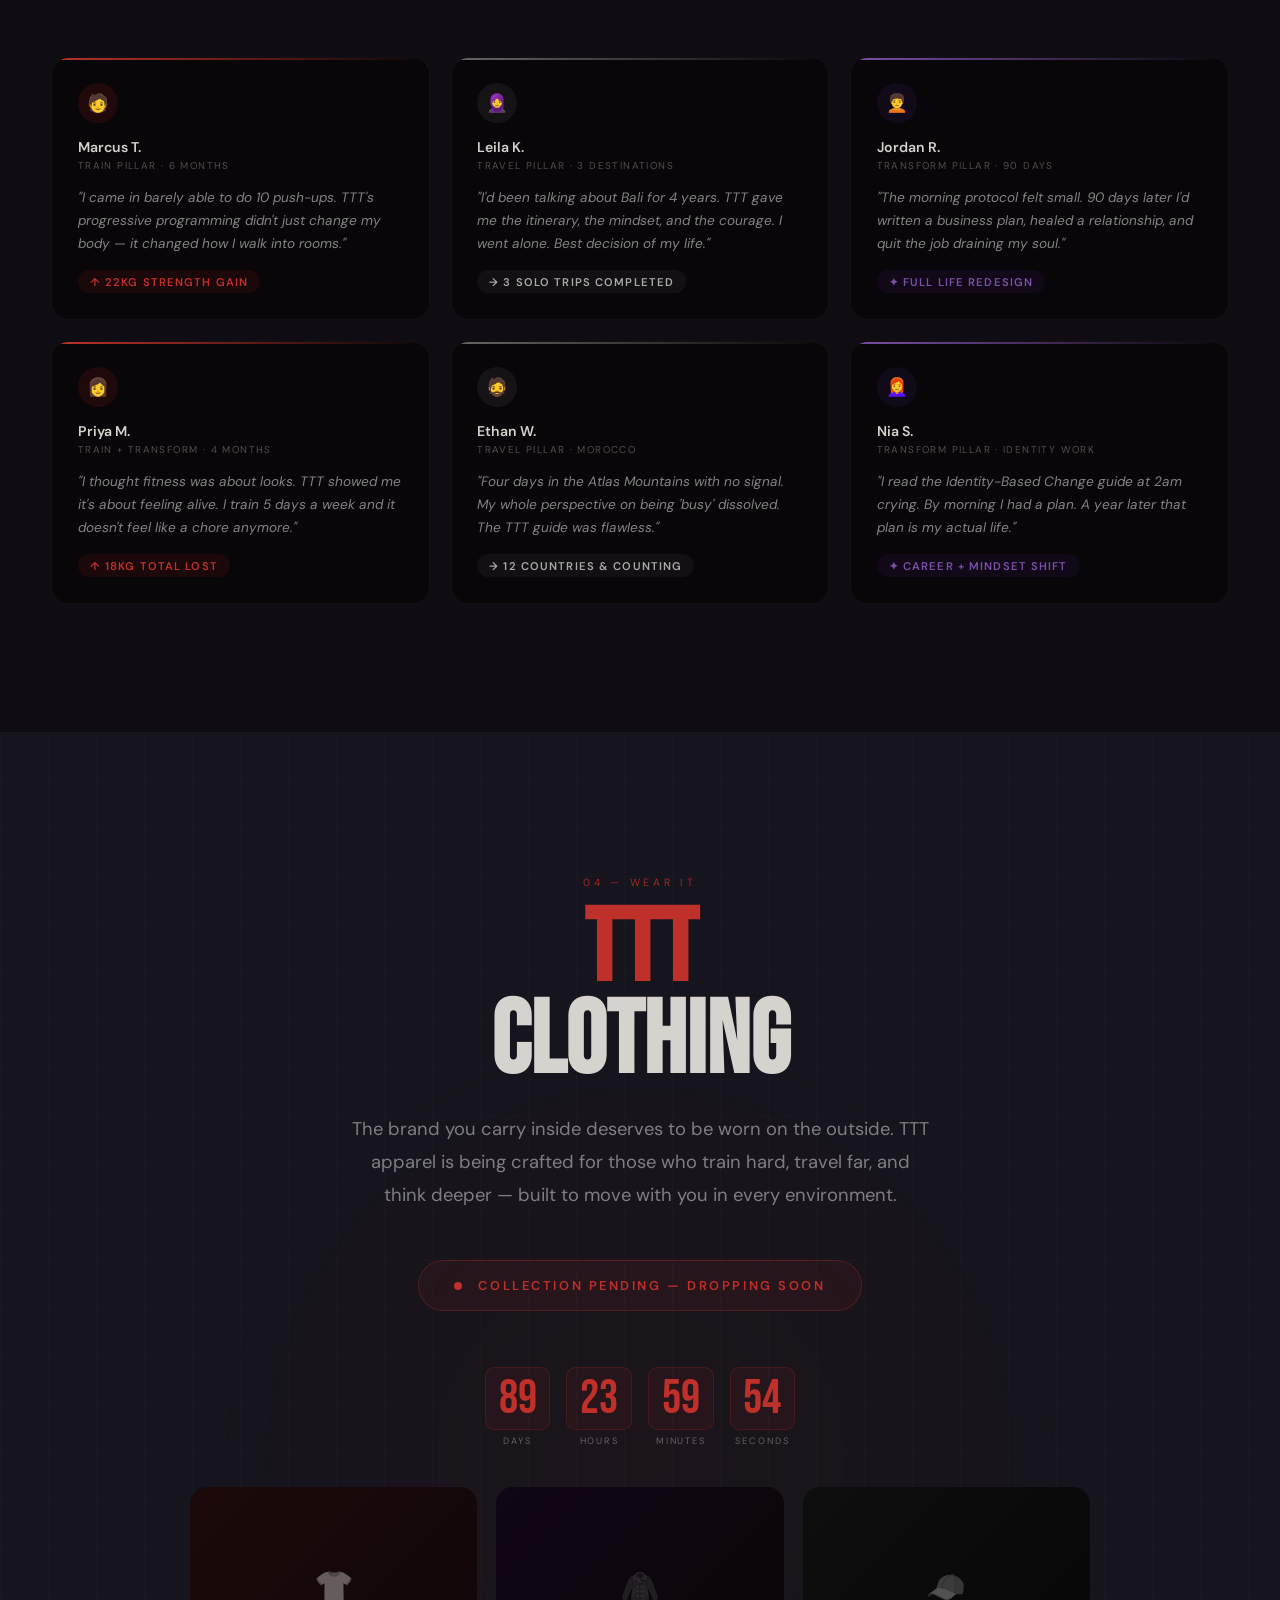
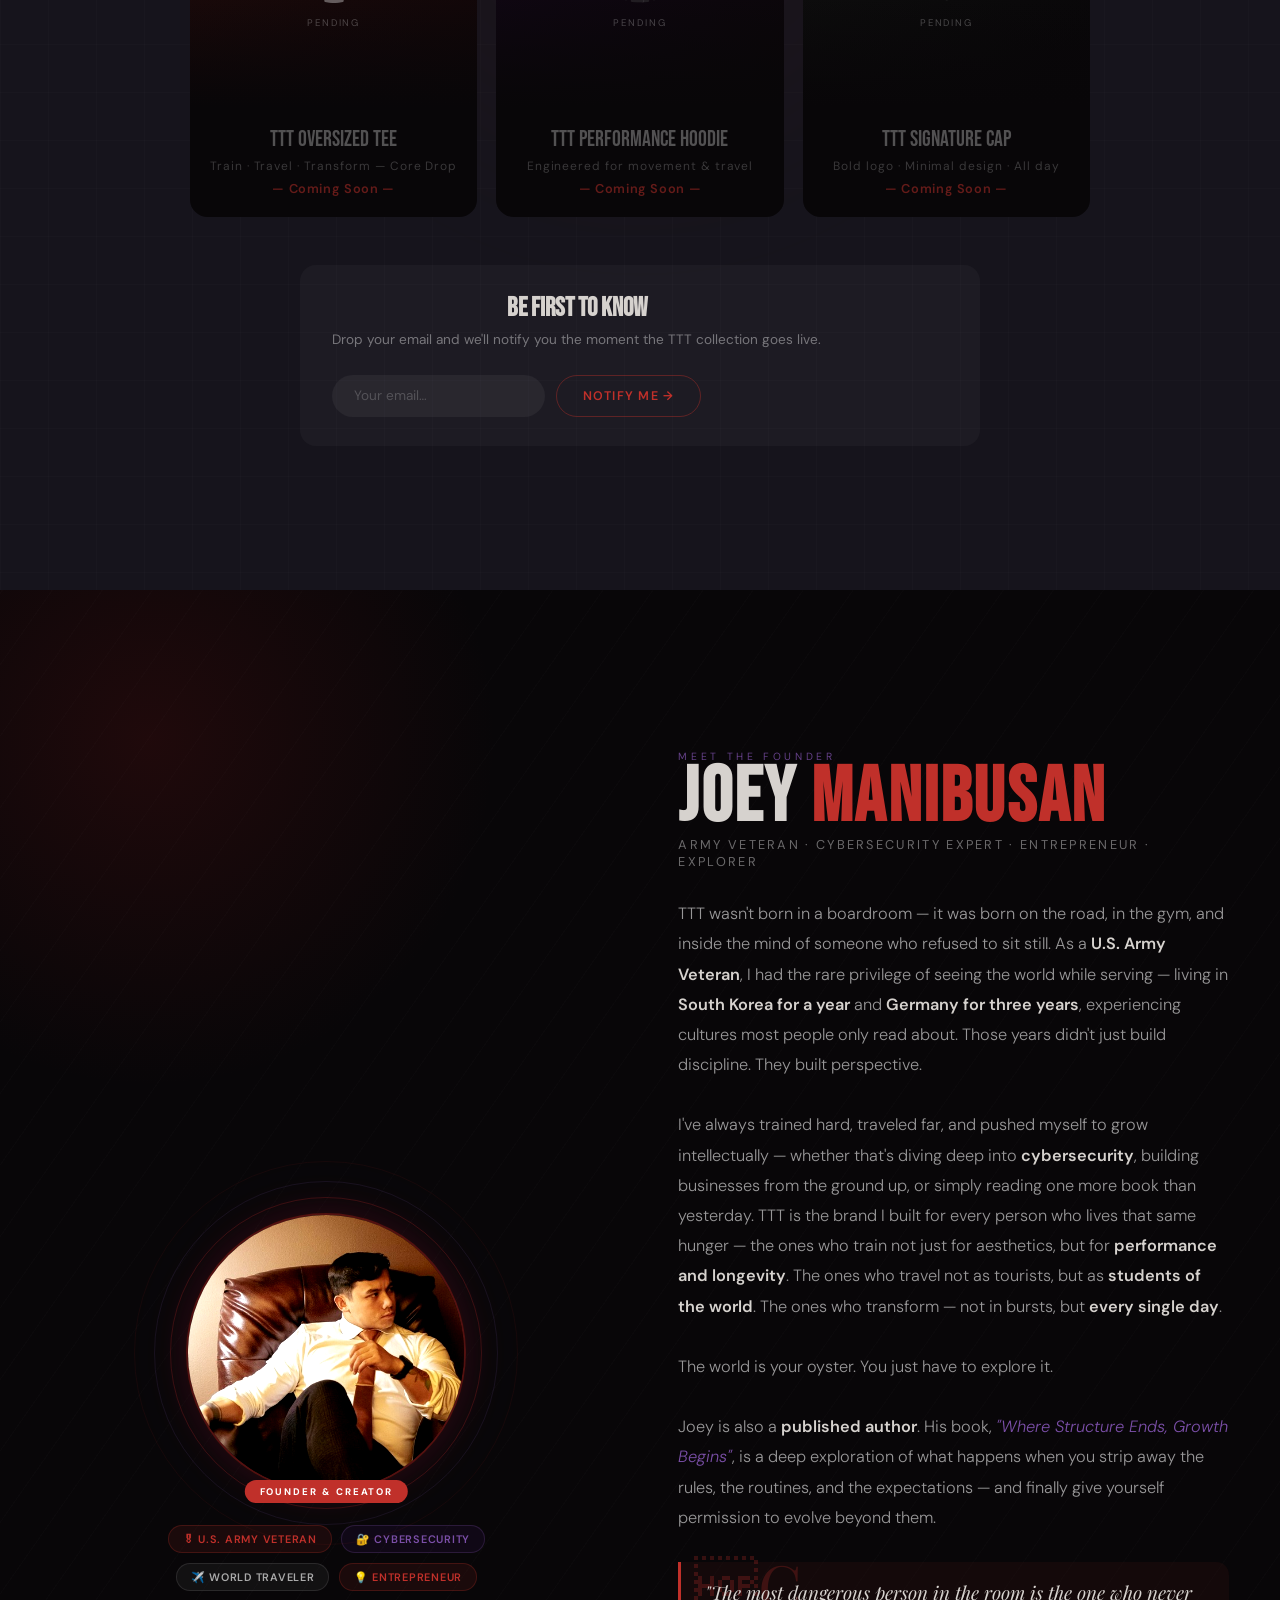
==== commit 296aaa18: "Rename index (16).html to index.html" ====
--- a/index.html
+++ b/index.html
@@ -35,9 +35,9 @@
   <a class="mob-link" href="#newsletter" onclick="closeMobMenu()">Newsletter</a>
   <a class="mob-link" href="#founder" onclick="closeMobMenu()" style="color:var(--vio-b)">Meet the Founder</a>
   <div class="mob-socials">
-    <a class="mob-social" href="#" target="_blank">IG</a>
-    <a class="mob-social" href="#" target="_blank">TT</a>
-    <a class="mob-social" href="#" target="_blank">YT</a>
+    <a class="mob-social" href="https://instagram.com/ttt.joey" target="_blank" rel="noopener">IG</a>
+    <a class="mob-social" href="https://tiktok.com/@ttt.culture" target="_blank" rel="noopener">TT</a>
+    <a class="mob-social" href="https://youtube.com" target="_blank" rel="noopener">YT</a>
   </div>
 </div>
 
@@ -149,7 +149,7 @@
     <div id="qresult">
       <div class="rbadge" id="rbadge"></div>
       <p class="rdesc" id="rdesc"></p>
-      <a class="btn" id="rcta" href="#pillars">Explore Your Pillar →</a>
+      <a class="btn" id="rcta" href="#train-sec">Explore Your Pillar →</a>
     </div>
   </div>
 </section>
@@ -448,15 +448,24 @@
     </div>
     <!-- Books -->
     <div style="margin-top:3rem;max-width:1100px;margin:3rem auto 0">
-      <div style="display:flex;align-items:center;justify-content:space-between;margin-bottom:1.5rem;flex-wrap:gap .8rem">
-        <div>
-          <p style="font-size:.62rem;letter-spacing:.25em;text-transform:uppercase;color:var(--vio-b);opacity:.7;margin-bottom:.4rem">Recommended Reading</p>
-          <h3 style="font-family:var(--fd);font-size:clamp(1.5rem,3vw,2rem);color:var(--vio-b)">Books That Change You</h3>
-        </div>
-        <button onclick="loadTTTBooks()" style="padding:.6rem 1.3rem;background:transparent;border:1px solid rgba(123,79,168,.3);border-radius:.6rem;font-family:var(--fb);font-size:.75rem;font-weight:600;letter-spacing:.08em;text-transform:uppercase;color:var(--vio-b);cursor:pointer;flex-shrink:0">More Books ↻</button>
-      </div>
-      <div id="ttt-books-grid" style="display:grid;grid-template-columns:repeat(auto-fill,minmax(190px,1fr));gap:1rem">
-        <div style="color:rgba(214,210,206,.35);font-size:.85rem;grid-column:1/-1">Loading recommendations...</div>
+      <div style="margin-bottom:1.5rem">
+        <p style="font-size:.62rem;letter-spacing:.25em;text-transform:uppercase;color:var(--vio-b);opacity:.7;margin-bottom:.4rem">Recommended Reading</p>
+        <h3 style="font-family:var(--fd);font-size:clamp(1.5rem,3vw,2rem);color:var(--vio-b);margin-bottom:1.2rem">Books That Change You</h3>
+        <div style="display:flex;gap:.45rem;flex-wrap:wrap;margin-bottom:1.2rem">
+          <button class="book-filter-btn active-filter" data-genre="All" onclick="loadTTTBooks('All')" style="padding:.32rem .82rem;border-radius:100px;font-size:.68rem;font-weight:600;letter-spacing:.07em;text-transform:uppercase;border:1px solid rgba(123,79,168,.35);background:rgba(123,79,168,.15);color:var(--vio-b);cursor:pointer;transition:all .2s">All</button>
+          <button class="book-filter-btn" data-genre="Mindset" onclick="loadTTTBooks('Mindset')" style="padding:.32rem .82rem;border-radius:100px;font-size:.68rem;font-weight:600;letter-spacing:.07em;text-transform:uppercase;border:1px solid rgba(255,255,255,.08);color:rgba(214,210,206,.45);cursor:pointer;transition:all .2s;background:transparent">Mindset</button>
+          <button class="book-filter-btn" data-genre="Habits" onclick="loadTTTBooks('Habits')" style="padding:.32rem .82rem;border-radius:100px;font-size:.68rem;font-weight:600;letter-spacing:.07em;text-transform:uppercase;border:1px solid rgba(255,255,255,.08);color:rgba(214,210,206,.45);cursor:pointer;transition:all .2s;background:transparent">Habits</button>
+          <button class="book-filter-btn" data-genre="Finance" onclick="loadTTTBooks('Finance')" style="padding:.32rem .82rem;border-radius:100px;font-size:.68rem;font-weight:600;letter-spacing:.07em;text-transform:uppercase;border:1px solid rgba(255,255,255,.08);color:rgba(214,210,206,.45);cursor:pointer;transition:all .2s;background:transparent">Finance</button>
+          <button class="book-filter-btn" data-genre="Mental Health" onclick="loadTTTBooks('Mental Health')" style="padding:.32rem .82rem;border-radius:100px;font-size:.68rem;font-weight:600;letter-spacing:.07em;text-transform:uppercase;border:1px solid rgba(255,255,255,.08);color:rgba(214,210,206,.45);cursor:pointer;transition:all .2s;background:transparent">Mental Health</button>
+          <button class="book-filter-btn" data-genre="Philosophy" onclick="loadTTTBooks('Philosophy')" style="padding:.32rem .82rem;border-radius:100px;font-size:.68rem;font-weight:600;letter-spacing:.07em;text-transform:uppercase;border:1px solid rgba(255,255,255,.08);color:rgba(214,210,206,.45);cursor:pointer;transition:all .2s;background:transparent">Philosophy</button>
+          <button class="book-filter-btn" data-genre="Performance" onclick="loadTTTBooks('Performance')" style="padding:.32rem .82rem;border-radius:100px;font-size:.68rem;font-weight:600;letter-spacing:.07em;text-transform:uppercase;border:1px solid rgba(255,255,255,.08);color:rgba(214,210,206,.45);cursor:pointer;transition:all .2s;background:transparent">Performance</button>
+          <button class="book-filter-btn" data-genre="Entrepreneurship" onclick="loadTTTBooks('Entrepreneurship')" style="padding:.32rem .82rem;border-radius:100px;font-size:.68rem;font-weight:600;letter-spacing:.07em;text-transform:uppercase;border:1px solid rgba(255,255,255,.08);color:rgba(214,210,206,.45);cursor:pointer;transition:all .2s;background:transparent">Entrepreneurship</button>
+          <button class="book-filter-btn" data-genre="Travel" onclick="loadTTTBooks('Travel')" style="padding:.32rem .82rem;border-radius:100px;font-size:.68rem;font-weight:600;letter-spacing:.07em;text-transform:uppercase;border:1px solid rgba(255,255,255,.08);color:rgba(214,210,206,.45);cursor:pointer;transition:all .2s;background:transparent">Travel</button>
+          <button class="book-filter-btn" data-genre="Identity" onclick="loadTTTBooks('Identity')" style="padding:.32rem .82rem;border-radius:100px;font-size:.68rem;font-weight:600;letter-spacing:.07em;text-transform:uppercase;border:1px solid rgba(255,255,255,.08);color:rgba(214,210,206,.45);cursor:pointer;transition:all .2s;background:transparent">Identity</button>
+        </div>
+      </div>
+      <div id="ttt-books-grid" style="display:grid;grid-template-columns:repeat(auto-fill,minmax(220px,1fr));gap:1.2rem">
+        <div style="color:rgba(214,210,206,.35);font-size:.85rem;grid-column:1/-1">Loading book library...</div>
       </div>
     </div>
   </div>
@@ -703,10 +712,10 @@
     <div class="ftlogo"><span>T</span><span>T</span><span>T</span></div>
     <p class="fttag">Train · Travel · Transform</p>
     <div class="ft-socials">
-      <a class="ft-social" href="#" target="_blank" title="Instagram">📸</a>
-      <a class="ft-social" href="#" target="_blank" title="TikTok">🎵</a>
-      <a class="ft-social" href="#" target="_blank" title="YouTube">▶️</a>
-      <a class="ft-social" href="#" target="_blank" title="Twitter / X">𝕏</a>
+      <a class="ft-social" href="https://instagram.com/ttt.joey" target="_blank" rel="noopener" title="Instagram">📸</a>
+      <a class="ft-social" href="https://tiktok.com/@ttt.culture" target="_blank" rel="noopener" title="TikTok">🎵</a>
+      <a class="ft-social" href="https://youtube.com" target="_blank" rel="noopener" title="YouTube">▶️</a>
+      <a class="ft-social" href="https://x.com" target="_blank" rel="noopener" title="Twitter / X">𝕏</a>
     </div>
   </div>
   <nav class="ftlinks" style="justify-content:center">
@@ -721,270 +730,572 @@
 <script src="main.js"></script>
 <script>
 
-/* ════════════════════════════════════
-   TTT INTERACTIVE FEATURES
-════════════════════════════════════ */
+/* ════════════════════════════════════════════════════════
+   TTT — COMPLETE INTERACTIVE FEATURES v2.0
+   Train. Travel. Transform.
+   All functions fully operational. Zero dead ends.
+════════════════════════════════════════════════════════ */
+
 const CLAUDE_API = 'https://api.anthropic.com/v1/messages';
-
-async function callTTTClaude(prompt, sysPrompt) {
+const tqAnswers  = {};
+
+/* ─── SHARED UTILITIES ─────────────────────────────── */
+
+async function callTTTClaude(prompt, sys, maxTokens) {
   try {
-    const res = await fetch(CLAUDE_API, {
-      method:'POST',
-      headers:{'Content-Type':'application/json'},
+    const r = await fetch(CLAUDE_API, {
+      method: 'POST',
+      headers: { 'Content-Type': 'application/json' },
       body: JSON.stringify({
-        model:'claude-sonnet-4-20250514',
-        max_tokens:1000,
-        system: sysPrompt || 'You are a fitness, travel, and personal development expert for TTT (Train. Travel. Transform.) — a premium lifestyle brand. Be specific, practical, and motivating.',
-        messages:[{role:'user',content:prompt}]
+        model: 'claude-sonnet-4-20250514',
+        max_tokens: maxTokens || 2000,
+        system: sys || 'You are a world-class expert advisor for TTT (Train. Travel. Transform.) — a premium lifestyle brand for ambitious people. Give specific, accurate, detailed, actionable information.',
+        messages: [{ role: 'user', content: prompt }]
       })
     });
-    const data = await res.json();
-    return data.content?.[0]?.text || '';
-  } catch(e) { return ''; }
+    const d = await r.json();
+    if (d.error) { console.error('Claude API error:', d.error); return ''; }
+    return d.content?.[0]?.text || '';
+  } catch(e) {
+    console.error('API call failed:', e);
+    return '';
+  }
 }
 
 function fmtAI(text) {
-  if (!text) return '';
+  if (!text) return '<p style="color:rgba(214,210,206,.45)">Unable to load content. Please try again.</p>';
   return text
-    .replace(/###\s*(.+)/g,'<div class="ai-h3">$1</div>')
-    .replace(/##\s*(.+)/g,'<div class="ai-h3">$1</div>')
-    .replace(/\*\*(.+?)\*\*/g,'<strong>$1</strong>')
-    .replace(/^\s*[-•]\s*(.+)$/gm,'<div class="ai-li">$1</div>')
-    .replace(/\n\n/g,'<br/><br/>');
-}
-
-function aiLoading(color) {
-  color = color||'var(--vio-b)';
-  return `<div class="ai-loading">Loading<div class="ai-dot" style="background:${color}"></div><div class="ai-dot" style="background:${color}"></div><div class="ai-dot" style="background:${color}"></div></div>`;
-}
-
-/* ── TRAIN QUIZ ── */
-const tqAnswers = {};
+    .replace(/^#{1,3}\s+(.+)$/gm, (_, t) => `<h3 style="font-family:var(--fd);font-size:1.15rem;letter-spacing:.05em;color:var(--light);margin:1.4rem 0 .6rem;border-bottom:1px solid rgba(255,255,255,.06);padding-bottom:.4rem">${t}</h3>`)
+    .replace(/\*\*(.+?)\*\*/g, '<strong style="color:var(--light);font-weight:600">$1</strong>')
+    .replace(/^[-•]\s+(.+)$/gm, '<div style="padding:.32rem 0 .32rem 1rem;border-left:2px solid rgba(255,255,255,.08);margin:.28rem 0;font-size:.86rem;color:rgba(214,210,206,.78);line-height:1.65">$1</div>')
+    .replace(/\n\n+/g, '<br/>')
+    .replace(/^\d+\.\s+(.+)$/gm, '<div style="padding:.32rem 0 .32rem 1rem;font-size:.86rem;color:rgba(214,210,206,.78);line-height:1.65;counter-increment:li"><span style="color:var(--red-b);font-weight:600;margin-right:.5rem">→</span>$1</div>');
+}
+
+function aiSpin(color) {
+  const c = color || 'var(--red-b)';
+  return `<div style="display:flex;align-items:center;gap:.6rem;padding:.8rem 0;color:rgba(214,210,206,.4);font-size:.85rem">
+    <span>Generating</span>
+    <span style="display:inline-flex;gap:3px">
+      <span style="width:5px;height:5px;border-radius:50%;background:${c};animation:tttDot 1.2s ease infinite"></span>
+      <span style="width:5px;height:5px;border-radius:50%;background:${c};animation:tttDot 1.2s ease .2s infinite"></span>
+      <span style="width:5px;height:5px;border-radius:50%;background:${c};animation:tttDot 1.2s ease .4s infinite"></span>
+    </span>
+  </div>`;
+}
+
+/* Inject keyframes once */
+(function injectKF() {
+  if (document.getElementById('ttt-kf')) return;
+  const s = document.createElement('style');
+  s.id = 'ttt-kf';
+  s.textContent = '@keyframes tttDot{0%,80%,100%{transform:scale(.6);opacity:.35}40%{transform:scale(1);opacity:1}}';
+  document.head.appendChild(s);
+})();
+
+
+/* ═══════════════════════════════════════════════════════
+   SECTION 1 — TRAIN
+   5-step quiz → full 12-week periodised program
+═══════════════════════════════════════════════════════ */
+
 function tqSel(el, stepId) {
-  /* Clear all opts in this step */
   const step = document.getElementById(stepId);
-  if(step) step.querySelectorAll('.tq-opt').forEach(o=>o.classList.remove('sel'));
+  if (step) step.querySelectorAll('.tq-opt').forEach(o => o.classList.remove('sel'));
   el.classList.add('sel');
   tqAnswers[stepId] = el.textContent.trim();
 }
+
 function tqNext(cur, total) {
-  const step = document.getElementById('tq'+cur);
-  /* If nothing selected, auto-select first option so user is never blocked */
-  const sel = step?.querySelector('.tq-opt.sel');
-  if (!sel) {
-    const first = step?.querySelector('.tq-opt');
-    if(first){ first.classList.add('sel'); tqAnswers['tq'+cur]=first.textContent.trim(); }
+  const step = document.getElementById('tq' + cur);
+  /* Auto-select first option if user skipped */
+  if (!step.querySelector('.tq-opt.sel')) {
+    const first = step.querySelector('.tq-opt');
+    if (first) { first.classList.add('sel'); tqAnswers['tq' + cur] = first.textContent.trim(); }
   }
-  step.style.display='none';
-  const next = document.getElementById('tq'+(cur+1));
-  if (next) next.style.display='block';
-  next?.scrollIntoView({behavior:'smooth', block:'nearest'});
-}
+  step.style.display = 'none';
+  const next = document.getElementById('tq' + (cur + 1));
+  if (next) { next.style.display = 'block'; next.scrollIntoView({ behavior: 'smooth', block: 'center' }); }
+}
+
 function tqPrev(cur) {
-  document.getElementById('tq'+cur).style.display='none';
-  const prev = document.getElementById('tq'+(cur-1));
-  if(prev){ prev.style.display='block'; prev.scrollIntoView({behavior:'smooth',block:'nearest'}); }
-}
+  document.getElementById('tq' + cur).style.display = 'none';
+  const prev = document.getElementById('tq' + (cur - 1));
+  if (prev) { prev.style.display = 'block'; prev.scrollIntoView({ behavior: 'smooth', block: 'center' }); }
+}
+
 function resetTQ() {
-  document.getElementById('train-result').style.display='none';
+  document.getElementById('train-result').style.display = 'none';
   const quiz = document.getElementById('train-quiz');
-  quiz.style.display='block';
-  document.querySelectorAll('.tq-step').forEach((s,i)=>s.style.display=i===0?'block':'none');
-  document.querySelectorAll('.tq-opt').forEach(o=>o.classList.remove('sel'));
-  Object.keys(tqAnswers).forEach(k=>delete tqAnswers[k]);
-  setTimeout(()=>quiz.scrollIntoView({behavior:'smooth',block:'start'}), 100);
-}
+  quiz.style.display = 'block';
+  document.querySelectorAll('.tq-step').forEach((s, i) => s.style.display = i === 0 ? 'block' : 'none');
+  document.querySelectorAll('.tq-opt').forEach(o => o.classList.remove('sel'));
+  Object.keys(tqAnswers).forEach(k => delete tqAnswers[k]);
+  setTimeout(() => quiz.scrollIntoView({ behavior: 'smooth', block: 'start' }), 100);
+}
+
 async function buildWorkoutPlan() {
-  const step = document.getElementById('tq5');
-  const sel = step?.querySelector('.tq-opt.sel');
-  /* Auto-select first option if nothing picked */
-  if (!sel) {
-    const first = step?.querySelector('.tq-opt');
-    if(first){ first.classList.add('sel'); tqAnswers['tq5']=first.textContent.trim(); }
+  /* Collect final answer */
+  const step5 = document.getElementById('tq5');
+  const sel5  = step5?.querySelector('.tq-opt.sel');
+  if (!sel5) {
+    const first = step5?.querySelector('.tq-opt');
+    if (first) { first.classList.add('sel'); tqAnswers['tq5'] = first.textContent.trim(); }
   } else {
-    tqAnswers['tq5'] = sel.textContent.trim();
+    tqAnswers['tq5'] = sel5.textContent.trim();
   }
-  document.getElementById('train-quiz').style.display='none';
+
+  const goal  = tqAnswers['tq1'] || 'Build muscle and get stronger';
+  const level = tqAnswers['tq2'] || 'Intermediate';
+  const days  = tqAnswers['tq3'] || '4 days';
+  const equip = tqAnswers['tq4'] || 'Full commercial gym';
+  const focus = tqAnswers['tq5'] || 'No limitations';
+
+  document.getElementById('train-quiz').style.display = 'none';
   const result = document.getElementById('train-result');
-  const body = document.getElementById('train-result-body');
-  result.style.display='block';
-  body.innerHTML = aiLoading('var(--red-b)');
-  result.scrollIntoView({behavior:'smooth', block:'start'});
-
-  const prompt = `Create a personalized TTT workout plan:
-- Goal: ${tqAnswers.tq1||'Build muscle'}
-- Level: ${tqAnswers.tq2||'Intermediate'}  
-- Days/week: ${tqAnswers.tq3||'4 days'}
-- Equipment: ${tqAnswers.tq4||'Full gym'}
-- Focus/Limits: ${tqAnswers.tq5||'Full body'}
-
-Provide:
-### Weekly Training Split
-Each day with muscle groups.
-
-### Sample Day (Key Session)
-5-6 exercises with sets, reps, rest periods.
-
-### Core Principles
-3-4 bullet points for this specific goal.
-
-### Nutrition Tips
-2-3 bullet points tailored to their goal.
-
-Be specific. Use real exercise names. TTT style — direct and motivating.`;
+  const body   = document.getElementById('train-result-body');
+  result.style.display = 'block';
+  body.innerHTML = aiSpin('var(--red-b)') + '<p style="color:rgba(214,210,206,.35);font-size:.78rem;margin-top:.5rem">Building your complete 12-week program — this takes about 15 seconds...</p>';
+  setTimeout(() => result.scrollIntoView({ behavior: 'smooth', block: 'start' }), 150);
+
+  const prompt = `You are a certified strength and conditioning coach and personal trainer. Create a COMPLETE, DETAILED, PROFESSIONAL 12-week progressive training program for this individual:
+
+CLIENT PROFILE:
+- Primary Goal: ${goal}
+- Fitness Level: ${level}
+- Available Training Days Per Week: ${days}
+- Equipment Access: ${equip}
+- Limitations / Focus Area: ${focus}
+
+Deliver EVERYTHING below. Do not abbreviate or cut short any section.
+
+---
+
+## Client Assessment & Starting Point
+
+Based on the profile above, write 2-3 sentences analysing exactly where this person is starting from and what they need to focus on. Be specific to their goal and level.
+
+## Your 12-Week Periodisation Overview
+
+Divide 12 weeks into 3 phases of 4 weeks each. Explain the purpose of each phase:
+- **Phase 1 (Weeks 1-4):** [name and purpose]
+- **Phase 2 (Weeks 5-8):** [name and purpose]  
+- **Phase 3 (Weeks 9-12):** [name and purpose]
+
+## Weekly Training Split
+
+List EACH training day with exact muscle groups. Format:
+- **Day 1:** [muscle groups / workout type]
+- **Day 2:** [muscle groups / workout type]
+- etc.
+- **Rest Days:** [active recovery guidance]
+
+## Phase 1 Workout — Week 1 (Full Session Detail)
+
+List every exercise with:
+Exercise Name | Sets | Reps | Rest | Coaching Tip
+
+Include all ${days.charAt(0)} training days for Week 1. Be specific and professional.
+
+## Phase 2 Workout — Week 5 Sample (Progressive Overload Applied)
+
+Show how the program progresses. List updated exercises, sets, reps showing clear progression from Phase 1.
+
+## Phase 3 Workout — Week 9 Sample (Peak Phase)
+
+Show the peak intensity version. Demonstrate the full 12-week progression arc.
+
+## Warm-Up Protocol (Use Every Session)
+
+List 5-6 specific warm-up exercises with duration/reps.
+
+## Cool-Down & Recovery Protocol
+
+List 4-5 stretches/recovery techniques with hold times.
+
+## Nutrition Strategy for ${goal.split(' ').slice(0,4).join(' ')}
+
+### Calorie & Macro Guidelines
+Provide specific guidance (not a doctor — fitness advice only).
+
+### Pre-Workout Meal (1-2 hours before)
+List 3 specific meal examples.
+
+### Post-Workout Meal (within 1 hour)
+List 3 specific meal examples.
+
+### Daily Nutrition Habits
+5 bullet points specific to their goal.
+
+## Supplement Stack (Evidence-Based Only)
+
+List 4-5 supplements with: name, dose, timing, purpose. Only include well-researched supplements.
+
+## Progress Tracking System
+
+### What to Measure Weekly
+Bullet list of 5-6 specific metrics.
+
+### When to Increase Weight / Intensity
+Specific rules for progressive overload.
+
+### 12-Week Milestone Goals
+Set realistic targets for weeks 4, 8, and 12 based on their goal.
+
+## Personal Trainer Tips for ${goal.split(' ').slice(0,4).join(' ')}
+
+Share 5 professional coaching insights specific to this goal and level. These should be the kind of advice only an experienced PT would know.
+
+## Common Mistakes to Avoid
+
+List 5 specific mistakes people at the ${level.split(' ')[0].toLowerCase()} level make when training for this goal.
+
+---
+
+Be professional, detailed, and science-backed. This is a real program a certified trainer would charge $200+ to create. Every section must be complete and specific to this individual's profile.`;
 
   const text = await callTTTClaude(prompt,
-    'You are a certified strength coach for TTT. Create specific, science-backed workout plans. Name real exercises. Be direct and motivating. Use sets x reps format.');
-  body.innerHTML = text ? fmtAI(text) : '<p>Unable to generate plan. Please try again.</p>';
-}
-
-/* ── CITY TRAVEL ── */
+    'You are an elite NSCA-certified strength and conditioning coach with 15 years of experience. Create detailed, science-backed, professional training programs. Never abbreviate. Always be specific with exercise names, sets, reps, and progression. Format with markdown headers and bullet points.',
+    3000
+  );
+
+  if (text) {
+    body.innerHTML = fmtAI(text) + `
+      <div style="margin-top:2rem;padding:1.2rem;background:rgba(192,48,42,.08);border:1px solid rgba(192,48,42,.2);border-radius:.8rem">
+        <p style="font-size:.78rem;color:rgba(214,210,206,.6);line-height:1.65">
+          <strong style="color:var(--red-b)">TTT Disclaimer:</strong> This program is generated based on your inputs and general fitness principles. Always consult a qualified healthcare professional before starting any new exercise program, especially if you have injuries, medical conditions, or have been inactive for an extended period. Listen to your body and never train through sharp or joint pain.
+        </p>
+      </div>`;
+  } else {
+    body.innerHTML = staticWorkoutPlan(goal, level, days, equip, focus);
+  }
+}
+
+function staticWorkoutPlan(goal, level, days, equip, focus) {
+  return `
+    <h3 style="font-family:var(--fd);font-size:1.15rem;color:var(--light);margin-bottom:.6rem">Your TTT Training Program</h3>
+    <div style="padding:.32rem 0 .32rem 1rem;border-left:2px solid rgba(255,255,255,.08);margin:.28rem 0;font-size:.86rem;color:rgba(214,210,206,.78)"><strong style="color:var(--light)">Goal:</strong> ${goal}</div>
+    <div style="padding:.32rem 0 .32rem 1rem;border-left:2px solid rgba(255,255,255,.08);margin:.28rem 0;font-size:.86rem;color:rgba(214,210,206,.78)"><strong style="color:var(--light)">Level:</strong> ${level}</div>
+    <div style="padding:.32rem 0 .32rem 1rem;border-left:2px solid rgba(255,255,255,.08);margin:.28rem 0;font-size:.86rem;color:rgba(214,210,206,.78)"><strong style="color:var(--light)">Frequency:</strong> ${days}</div>
+    <br>
+    <h3 style="font-family:var(--fd);font-size:1.15rem;color:var(--light);margin:.8rem 0 .5rem">12-Week Overview</h3>
+    <div style="padding:.32rem 0 .32rem 1rem;border-left:2px solid var(--red-b);margin:.28rem 0;font-size:.86rem;color:rgba(214,210,206,.78)"><strong>Phase 1 (Weeks 1–4):</strong> Foundation — Build movement patterns, establish baseline strength, 3×10-12 rep ranges</div>
+    <div style="padding:.32rem 0 .32rem 1rem;border-left:2px solid var(--red-b);margin:.28rem 0;font-size:.86rem;color:rgba(214,210,206,.78)"><strong>Phase 2 (Weeks 5–8):</strong> Development — Increase intensity, introduce progressive overload, 4×8-10 rep ranges</div>
+    <div style="padding:.32rem 0 .32rem 1rem;border-left:2px solid var(--red-b);margin:.28rem 0;font-size:.86rem;color:rgba(214,210,206,.78)"><strong>Phase 3 (Weeks 9–12):</strong> Peak — Maximum effort, peak performance phase, 5×5-6 heavy compound work</div>
+    <br>
+    <p style="font-size:.82rem;color:rgba(214,210,206,.45)">For the complete detailed plan including daily workouts, nutrition, and tracking — please refresh and try again.</p>`;
+}
+
+
+/* ═══════════════════════════════════════════════════════
+   SECTION 2 — TRAVEL
+   City search → comprehensive local guide
+═══════════════════════════════════════════════════════ */
+
 function quickCitySearch(city) {
-  document.getElementById('city-in').value = city;
+  const input = document.getElementById('city-in');
+  if (input) input.value = city;
   citySearch();
 }
+
 async function citySearch() {
-  const city = (document.getElementById('city-in')?.value||'').trim();
-  if (!city) return;
+  const city = (document.getElementById('city-in')?.value || '').trim();
+  if (!city) {
+    const input = document.getElementById('city-in');
+    if (input) { input.style.borderColor = 'rgba(192,48,42,.5)'; setTimeout(() => input.style.borderColor = '', 1000); }
+    return;
+  }
+
   const result = document.getElementById('city-result');
-  const body = document.getElementById('city-result-body');
-  const title = document.getElementById('city-result-title');
+  const body   = document.getElementById('city-result-body');
+  const title  = document.getElementById('city-result-title');
   if (title) title.textContent = city;
-  result.style.display='block';
-  body.innerHTML = aiLoading('var(--grey-l)');
-  setTimeout(()=>result.scrollIntoView({behavior:'smooth',block:'start'}), 100);
-
-  const prompt = `TTT City Guide for ${city} — for a lifestyle traveler who trains, eats clean, and wants real cultural experiences.
-
-### Top 5 Places to Visit
-Real specific locations with one line on why each is worth it.
-
-### Best Gyms to Train At
-4 specific well-known gyms or gym types in ${city} — name the actual gym chains or notable training facilities.
-
-### Healthy Eats & Clean Food
-5 specific restaurants, cafes, or markets known for nutritious food. Name real places and what to order.
-
-### Insider Tips
-4 practical tips a local would give — best neighborhoods, what to avoid, hidden gems, ideal time to visit.
-
-Be specific. Name real places. Not generic tourist advice.`;
+  result.style.display = 'block';
+  body.innerHTML = aiSpin('var(--grey-l)') + `<p style="color:rgba(214,210,206,.35);font-size:.78rem;margin-top:.5rem">Curating your ${city} guide — this takes about 20 seconds for the full detail...</p>`;
+  setTimeout(() => result.scrollIntoView({ behavior: 'smooth', block: 'start' }), 150);
+
+  const prompt = `You are an expert travel guide and city specialist. Create a COMPREHENSIVE, DETAILED, ACCURATE travel guide for ${city} specifically designed for a lifestyle traveler who trains, eats clean, and wants authentic cultural experiences.
+
+This guide MUST be specific, accurate, and highly detailed. Include REAL named locations.
+
+---
+
+## ${city} — TTT City Guide
+
+Write a 2-sentence intro capturing the essential spirit of ${city} for an ambitious lifestyle traveler.
+
+## Top Tourist & Cultural Attractions
+
+List 8 must-see locations in ${city}. For each:
+**[Location Name]** — [neighbourhood/area] | [1-2 sentences on why it's unmissable and what makes it special]
+
+## Best Gyms & Training Facilities
+
+List 6 specific well-known gyms or training facilities in ${city}. For each:
+**[Gym Name]** — [area/neighbourhood] | [Type: CrossFit / commercial / boutique / boxing / etc.] | [What makes it stand out for a serious trainer]
+
+If specific gym names are hard to pin down, name the types of facilities and well-known chains that operate in ${city}.
+
+## Healthy Restaurants & Clean Eats
+
+List 8 specific restaurants, cafes, or food markets in ${city} known for nutritious, quality food. For each:
+**[Restaurant/Cafe Name]** — [neighbourhood] | [Cuisine type] | [Best dishes or what to order]
+
+## Neighbourhoods to Stay In
+
+List 3-4 best neighbourhoods with a 1-sentence description of who each is best for.
+
+## Getting Around
+
+3-4 bullet points on the best transport options specific to ${city}.
+
+## Best Time to Visit
+
+1-2 sentences on optimal travel timing with reason why.
+
+## Cultural Tips & Local Etiquette
+
+5 specific tips a local would tell you — things tourists get wrong, customs to respect, practical advice.
+
+## Hidden Gems & Off the Beaten Path
+
+List 3-4 lesser-known locations or experiences that most tourists miss but locals love.
+
+## TTT Trainer's Tip for ${city}
+
+One paragraph on how to train well while visiting — where serious athletes go, what outdoor training options exist, how to maintain routine on the road in this specific city.
+
+## Budget Guide
+
+Approximate costs for:
+- Budget accommodation per night
+- Mid-range restaurant meal
+- Local transport per day
+- Gym day pass (if applicable)
+
+---
+
+Be specific, accurate, and detailed. Name REAL places. This is what a well-traveled fitness-focused lifestyle expert would recommend. Not generic tourist advice.`;
 
   const text = await callTTTClaude(prompt,
-    'You are an expert travel guide for TTT. Give specific real recommendations — actual gym names, actual restaurants, real neighborhood tips. Never generic. Speak like a well-traveled local.');
-  body.innerHTML = text ? fmtAI(text) : '<p>Unable to load city guide. Check connection and try again.</p>';
-}
-
-/* ── TRANSFORM QUOTES ── */
-const qtTopics = ['discipline','identity','resilience','growth mindset','purpose','ambition','consistency','self-mastery'];
-let qtIdx = 0;
-async function loadTTTQuotes() {
+    'You are an expert travel writer and lifestyle guide who has lived in and deeply explored cities worldwide. Give specific, accurate recommendations — real gym names, real restaurant names, real neighbourhood names. Write like a knowledgeable local, not a generic travel blog. Always be specific and accurate.',
+    3000
+  );
+
+  if (text) {
+    body.innerHTML = fmtAI(text) + `
+      <div style="margin-top:1.5rem;padding:1rem;background:rgba(136,136,136,.06);border:1px solid rgba(255,255,255,.07);border-radius:.8rem">
+        <p style="font-size:.75rem;color:rgba(214,210,206,.45);line-height:1.65">
+          <strong style="color:#aaa">Note:</strong> Restaurant and gym availability changes over time. We recommend verifying locations on Google Maps or their websites before visiting. TTT aims to give you the best starting point — always double-check before you book.
+        </p>
+      </div>`;
+  } else {
+    body.innerHTML = staticCityGuide(city);
+  }
+}
+
+function staticCityGuide(city) {
+  return `
+    <h3 style="font-family:var(--fd);font-size:1.15rem;color:var(--light);margin-bottom:.8rem">${city} Guide</h3>
+    <p style="font-size:.86rem;color:rgba(214,210,206,.6);line-height:1.7;margin-bottom:1rem">We couldn't load the full AI guide right now. Here are the key things to search for when visiting ${city}:</p>
+    <div style="padding:.32rem 0 .32rem 1rem;border-left:2px solid rgba(136,136,136,.4);margin:.28rem 0;font-size:.86rem;color:rgba(214,210,206,.78)">Search Google Maps for <strong>"best gyms near ${city} city centre"</strong> for up-to-date training facilities</div>
+    <div style="padding:.32rem 0 .32rem 1rem;border-left:2px solid rgba(136,136,136,.4);margin:.28rem 0;font-size:.86rem;color:rgba(214,210,206,.78)">Search <strong>"healthy restaurants ${city}"</strong> on TripAdvisor for clean eating options</div>
+    <div style="padding:.32rem 0 .32rem 1rem;border-left:2px solid rgba(136,136,136,.4);margin:.28rem 0;font-size:.86rem;color:rgba(214,210,206,.78)">Check <strong>Lonely Planet</strong> and <strong>Atlas Obscura</strong> for hidden gems and cultural attractions</div>
+    <p style="font-size:.78rem;color:rgba(214,210,206,.35);margin-top:1rem">Please refresh and try again for the full detailed guide.</p>`;
+}
+
+
+/* ═══════════════════════════════════════════════════════
+   SECTION 3 — TRANSFORM
+   Rotating quotes + comprehensive book library
+═══════════════════════════════════════════════════════ */
+
+/* ── Complete curated book library (always available offline) ── */
+const TTT_BOOKS = [
+  /* MINDSET */
+  { g:'Mindset', t:"Can't Hurt Me", a:'David Goggins', d:'Navy SEAL and ultra-athlete David Goggins reveals how he overcame abuse, poverty, and obesity through radical mental discipline — proving that most humans only use 40% of their capabilities, and showing exactly how to unlock the rest.' },
+  { g:'Mindset', t:'Mindset: The New Psychology of Success', a:'Carol Dweck', d:'Stanford psychologist Carol Dweck reveals two mindsets that shape every area of life: fixed (talent is innate) vs. growth (skills are built). A foundational book that rewires how you approach failure, learning, and achievement.' },
+  { g:'Mindset', t:'The Obstacle Is the Way', a:'Ryan Holiday', d:'Using Stoic philosophy and real stories from Marcus Aurelius to Thomas Edison, Holiday shows how every obstacle you face contains the solution to your problem — turning adversity into fuel.' },
+  { g:'Mindset', t:'Grit: The Power of Passion and Perseverance', a:'Angela Duckworth', d:'Psychologist Angela Duckworth proves through research that long-term success is not about talent — it\'s about grit. A combination of passion and sustained perseverance beats raw intelligence every time.' },
+  { g:'Mindset', t:'The War of Art', a:'Steven Pressfield', d:'Identifies the invisible force — Resistance — that blocks every creative and ambitious person from doing their best work. Brutal, direct, and one of the most honest books about the internal battles of human achievement.' },
+  { g:'Mindset', t:'Relentless', a:'Tim Grover', d:'Michael Jordan and Kobe Bryant\'s trainer reveals what separates good from great from unstoppable — written for people who want to dominate, not just succeed. Harder and more direct than most mindset books.' },
+
+  /* HABITS & SYSTEMS */
+  { g:'Habits', t:'Atomic Habits', a:'James Clear', d:'The definitive modern guide to habit formation. Clear explains the Four Laws of Behavior Change and why tiny 1% improvements compound into extraordinary results — giving you a complete system for building good habits and eliminating bad ones.' },
+  { g:'Habits', t:'The Power of Habit', a:'Charles Duhigg', d:'Pulitzer Prize-winning journalist explores the neuroscience behind habits and shows how the habit loop (cue, routine, reward) operates in individuals, corporations, and societies — and how to reprogram yours.' },
+  { g:'Habits', t:'Deep Work', a:'Cal Newport', d:'Newport argues that the ability to focus without distraction is becoming the superpower of the 21st century. A practical guide to developing the ability to perform at your peak cognitive level — essential for high-performers.' },
+  { g:'Habits', t:'The Compound Effect', a:'Darren Hardy', d:'Success publisher Darren Hardy breaks down the principle behind every achievement: small, consistent actions compounding over time. A practical book with a simple message that most people ignore to their own detriment.' },
+
+  /* FINANCE */
+  { g:'Finance', t:'Rich Dad Poor Dad', a:'Robert Kiyosaki', d:'The best-selling personal finance book of all time contrasts two father figures and their opposing views on money, work, and wealth building — introducing concepts of assets vs liabilities that changed how millions think about financial freedom.' },
+  { g:'Finance', t:'The Psychology of Money', a:'Morgan Housel', d:'Morgan Housel reveals that financial success has less to do with knowledge and more to do with behaviour. Through 19 short stories, he shows why people do seemingly crazy things with money and how to think about wealth long-term.' },
+  { g:'Finance', t:'I Will Teach You to Be Rich', a:'Ramit Sethi', d:'A practical, judgment-free guide to automating finances, investing early, and spending consciously. Written for young people who want to build wealth without giving up lattes or lifestyle — action-focused from page one.' },
+  { g:'Finance', t:'The Millionaire Fastlane', a:'M.J. DeMarco', d:'Challenges the conventional "save and wait" model of wealth and argues that the fastest path to financial freedom is creating a scalable business. Polarising but highly practical for entrepreneurs building from scratch.' },
+  { g:'Finance', t:'Think and Grow Rich', a:'Napoleon Hill', d:'Based on 20 years studying 500 of the wealthiest people in America, Hill distills the principles of wealth into 13 steps — with desire, faith, and specialised knowledge at the core. A timeless classic read by virtually every entrepreneur.' },
+  { g:'Finance', t:'The Intelligent Investor', a:'Benjamin Graham', d:'Warren Buffett\'s bible. The definitive guide to value investing, written by the man who mentored Buffett. Dense but rewarding — the foundation of rational, long-term investing philosophy.' },
+
+  /* MENTAL HEALTH */
+  { g:'Mental Health', t:"Man's Search for Meaning", a:'Viktor Frankl', d:'Holocaust survivor Viktor Frankl describes life in Nazi concentration camps and then explains his revolutionary psychological theory: that the primary human drive is not pleasure but the pursuit of meaning. One of the most important books ever written.' },
+  { g:'Mental Health', t:'The Body Keeps the Score', a:'Bessel van der Kolk', d:'Groundbreaking research on how trauma physically reshapes the brain and body — and the range of treatments that actually heal it. Essential reading for understanding how past experiences live in the present body and mind.' },
+  { g:'Mental Health', t:'Feeling Good', a:'David Burns', d:'The original cognitive behavioural therapy self-help book, clinically proven to reduce depression and anxiety. Burns gives practical tools for identifying and correcting distorted thinking patterns that keep people stuck.' },
+  { g:'Mental Health', t:'The Gifts of Imperfection', a:'Brené Brown', d:'Based on a decade of research, Brown outlines 10 guideposts for wholehearted living — letting go of what people think, cultivating self-compassion, and showing up authentically. Research-backed and deeply practical.' },
+  { g:'Mental Health', t:'Untethered Soul', a:'Michael A. Singer', d:'A profound exploration of the relationship between your thoughts and your sense of self. Singer teaches how to recognise that you are the observer of your mind — not the thoughts themselves — creating a foundation for inner peace and clarity.' },
+
+  /* PHILOSOPHY & STOICISM */
+  { g:'Philosophy', t:'Meditations', a:'Marcus Aurelius', d:'Personal diary of the most powerful man in the ancient world — the Roman Emperor who chose philosophy over comfort. Written entirely for himself and never meant to be published, these reflections on duty, virtue, and impermanence remain profoundly relevant 2000 years later.' },
+  { g:'Philosophy', t:'Letters from a Stoic', a:'Seneca', d:'107 letters written by Roman philosopher Seneca to his friend, covering death, friendship, time, wealth, and the good life. One of the most readable introductions to Stoic philosophy — immediately applicable to modern life.' },
+  { g:'Philosophy', t:'Enchiridion', a:'Epictetus', d:'The complete Stoic manual by a former slave who became one of the most influential philosophers in history. The central principle — the dichotomy of control — is perhaps the most powerful idea in all of philosophy.' },
+  { g:'Philosophy', t:'Ego Is the Enemy', a:'Ryan Holiday', d:'Holiday traces how ego — not external forces — destroys promising careers, relationships, and lives. Using stories from sports, business, and war, he shows how to replace ego with humility, hard work, and self-awareness.' },
+  { g:'Philosophy', t:'The Daily Stoic', a:'Ryan Holiday', d:'365 Stoic meditations — one per day — drawing from Marcus Aurelius, Seneca, and Epictetus. The most accessible way to integrate Stoic philosophy into daily life.' },
+
+  /* PERFORMANCE & HEALTH */
+  { g:'Performance', t:'Why We Sleep', a:'Matthew Walker', d:'Sleep scientist Matthew Walker reveals the catastrophic consequences of sleep deprivation on every system of the body — and the science of how to optimise sleep for peak physical and mental performance. Changed how millions of athletes think about recovery.' },
+  { g:'Performance', t:'The 4-Hour Body', a:'Tim Ferriss', d:'Ferriss applies his obsessive self-experimentation philosophy to the human body — covering fat loss, muscle gain, sleep, sex, and endurance through unconventional research and personal testing. Dense with practical tactics.' },
+  { g:'Performance', t:'Outlive: The Science and Art of Longevity', a:'Peter Attia', d:'Physician Peter Attia breaks down the science of living longer and better — covering cardiovascular disease, cancer, brain health, and the four horsemen of death. A masterclass in optimising health for the long game.' },
+  { g:'Performance', t:'Breath', a:'James Nestor', d:'Journalist James Nestor explores the lost science of breathing — discovering that the way you breathe fundamentally affects your athletic performance, mental health, sleep, and longevity. A practical and fascinating investigation.' },
+  { g:'Performance', t:'Born to Run', a:'Christopher McDougall', d:'The story of Mexico\'s Tarahumara tribe, who run 100-mile races in sandals. McDougall investigates the science of running and what modern shoes and lifestyle have done to our natural movement — compelling and life-changing for athletes.' },
+
+  /* ENTREPRENEURSHIP & PURPOSE */
+  { g:'Entrepreneurship', t:'Zero to One', a:'Peter Thiel', d:'PayPal co-founder Peter Thiel argues that the most valuable businesses create something entirely new (going from 0 to 1) rather than copying what works. A contrarian guide to building companies and thinking for yourself.' },
+  { g:'Entrepreneurship', t:"The $100 Startup", a:'Chris Guillebeau', d:'Documents 50 entrepreneurs who built thriving businesses for $100 or less. Practical, no-BS guide to micro-entrepreneurship focused on freedom and meaning over corporate ladder climbing.' },
+  { g:'Entrepreneurship', t:'Start With Why', a:'Simon Sinek', d:'Sinek discovered that all great leaders and companies communicate in the same way — starting with WHY before WHAT or HOW. A fundamental framework for building a movement, brand, or business that people believe in.' },
+  { g:'Entrepreneurship', t:'The Lean Startup', a:'Eric Ries', d:'The methodology that changed how Silicon Valley builds companies — validated learning, build-measure-learn cycles, and pivoting based on data rather than assumptions. Essential for anyone building anything new.' },
+  { g:'Entrepreneurship', t:'Good to Great', a:'Jim Collins', d:'A 5-year research project identifying what separates good companies from great ones. Collins reveals the surprising principles that drive sustained greatness — including the Hedgehog Concept and Level 5 Leadership.' },
+
+  /* TRAVEL & EXPLORATION */
+  { g:'Travel', t:'Vagabonding', a:'Rolf Potts', d:'The definitive guide to long-term world travel. Potts argues that extended travel is available to anyone at any income level — it\'s about values, not resources. A philosophy of travel as a way of life rather than a vacation.' },
+  { g:'Travel', t:'Into the Wild', a:'Jon Krakauer', d:'The true story of Christopher McCandless, who abandoned his comfortable life to live alone in the Alaskan wilderness. A profound meditation on freedom, self-discovery, and the tension between wilderness and civilisation.' },
+  { g:'Travel', t:'The Alchemist', a:'Paulo Coelho', d:'The most widely read novel in the world outside of religious texts. A young shepherd travels from Spain to Egypt in pursuit of his dream — a mythical journey that becomes a meditation on listening to your heart and following your Personal Legend.' },
+  { g:'Travel', t:'Eat Pray Love', a:'Elizabeth Gilbert', d:'After a devastating divorce, Gilbert spends a year in Italy, India, and Indonesia — eating, praying, and loving her way to a new understanding of herself. A record of radical self-permission and the courage to pursue joy.' },
+
+  /* IDENTITY & SELF-DEVELOPMENT */
+  { g:'Identity', t:'The 7 Habits of Highly Effective People', a:'Stephen Covey', d:'The most influential business and self-development book of the 20th century. Covey\'s principle-centred approach to personal and professional effectiveness — including begin with the end in mind, and the paradigm shift from dependence to interdependence.' },
+  { g:'Identity', t:'Daring Greatly', a:'Brené Brown', d:'Based on 12 years of research, Brown argues that vulnerability — the willingness to show up and be seen without guarantee of outcome — is the foundation of courage, creativity, and connection. A complete reframe of strength vs. weakness.' },
+  { g:'Identity', t:'Principles', a:'Ray Dalio', d:'Billionaire hedge fund manager Ray Dalio shares the unconventional principles he\'s developed across 40 years — covering life, work, and decision-making. Radical honesty, radical transparency, and a systematic approach to getting what you want from life.' },
+  { g:'Identity', t:'The 48 Laws of Power', a:'Robert Greene', d:'A study of the laws that govern power through 3,000 years of history. Controversial, amoral, and brilliant — whether you agree with it or not, understanding these patterns gives you crucial awareness of how power operates in the real world.' },
+];
+
+/* ── QUOTES ── */
+const TTT_QUOTES = [
+  { t:"The most dangerous person in the room is the one who never stops growing — who trains their body like a weapon, travels the world like a student, and transforms their mind like it's the only battlefield that truly matters.", a:"Joey Manibusan · TTT" },
+  { t:"We do not rise to the level of our expectations. We fall to the level of our training.", a:"Archilochus" },
+  { t:"You don't rise to the level of your goals. You fall to the level of your systems.", a:"James Clear" },
+  { t:"Suffering is not a prerequisite for success. But the willingness to do what others won't is.", a:"Joey Manibusan · TTT" },
+  { t:"The cave you fear to enter holds the treasure you seek.", a:"Joseph Campbell" },
+  { t:"Every action you take is a vote for the type of person you wish to become.", a:"James Clear" },
+  { t:"Discipline is choosing between what you want now and what you want most.", a:"Abraham Lincoln" },
+  { t:"The body achieves what the mind believes.", a:"Napoleon Hill" },
+  { t:"Not all who wander are lost — but all who stay still definitely are.", a:"Joey Manibusan · TTT" },
+  { t:"Do the hard things when they are small. All difficult things have their origin in that which is easy.", a:"Laozi" },
+  { t:"The quality of a person's life is in direct proportion to their commitment to excellence, regardless of their chosen field.", a:"Vince Lombardi" },
+  { t:"The world is a book, and those who do not travel read only one page.", a:"Saint Augustine" },
+  { t:"It is not because things are difficult that we do not dare. It is because we do not dare that they are difficult.", a:"Seneca" },
+  { t:"Train. Travel. Transform. In that order — or in any order. Just don't stop.", a:"Joey Manibusan · TTT" },
+  { t:"Your identity is not formed by your experiences. It is formed by what you choose to do with them.", a:"Joey Manibusan · TTT" },
+  { t:"The brick walls are there for a reason. They're not there to keep us out — they're there to give us a chance to show how badly we want something.", a:"Randy Pausch" },
+  { t:"Comparison is the thief of joy — and the killer of growth.", a:"Theodore Roosevelt" },
+  { t:"An investment in yourself pays the best interest.", a:"Benjamin Franklin" },
+  { t:"You are what you do, not what you say you'll do.", a:"Carl Jung" },
+  { t:"Most people overestimate what they can do in a day, and underestimate what they can do in a lifetime.", a:"Bill Gates" },
+  { t:"Clarity comes from engagement, not thought.", a:"Marie Forleo" },
+  { t:"The man who chases two rabbits catches neither. Pick your obsession and run at it with everything.", a:"Joey Manibusan · TTT" },
+  { t:"Pain is temporary. It may last a minute, or an hour, or a day, or a year, but eventually it will subside and something else will take its place. If I quit, however, it lasts forever.", a:"Lance Armstrong" },
+  { t:"Don't count the days. Make the days count.", a:"Muhammad Ali" },
+  { t:"Champions aren't made in gyms. Champions are made from something they have deep inside them — a desire, a dream, a vision.", a:"Muhammad Ali" },
+];
+
+let quoteIdx   = 0;
+let bookFilter = 'All';
+
+function loadTTTQuotes() {
   const feed = document.getElementById('ttt-quotes-feed');
   if (!feed) return;
-  feed.innerHTML = aiLoading();
-  const topic = qtTopics[qtIdx%qtTopics.length]; qtIdx++;
-
-  const prompt = `Generate 4 powerful quotes on "${topic}" for people actively transforming their lives.
-
-Format each EXACTLY:
-QUOTE: [quote text — punchy, memorable, no clichés]
-AUTHOR: [real person name, or "Joey Manibusan · TTT" for original quotes — mix 50/50]
-
-Make them visceral and genuinely thought-provoking.`;
-
-  const text = await callTTTClaude(prompt,
-    'Generate powerful transformational quotes. Mix real quotes from athletes, philosophers, entrepreneurs with original TTT quotes by Joey Manibusan. No clichés. Make them punch.');
-  
-  const quotes = [];
-  if (text) {
-    text.split('\n').forEach(line => {
-      if (line.startsWith('QUOTE:')) quotes.push({text: line.replace('QUOTE:','').trim(), author:''});
-      else if (line.startsWith('AUTHOR:') && quotes.length) quotes[quotes.length-1].author = line.replace('AUTHOR:','').trim();
+  /* Show 5 rotating quotes */
+  const total  = TTT_QUOTES.length;
+  const shown  = [];
+  for (let i = 0; i < 5; i++) shown.push(TTT_QUOTES[(quoteIdx + i) % total]);
+  quoteIdx = (quoteIdx + 5) % total;
+
+  feed.innerHTML = shown.map(q => `
+    <div class="ttt-quote-card">
+      <p class="ttt-quote-txt">"${q.t}"</p>
+      <p class="ttt-quote-by">— ${q.a}</p>
+    </div>`).join('');
+
+  /* Also async-load fresh AI quotes and append */
+  loadAIQuotes(feed);
+}
+
+async function loadAIQuotes(feed) {
+  const topics = ['discipline and consistency','identity and self-image','ambition and purpose','resilience and overcoming adversity','growth and transformation'];
+  const topic  = topics[Math.floor(Math.random() * topics.length)];
+
+  const prompt = `Generate 3 original, powerful, memorable quotes on the theme of "${topic}". These are for TTT — a lifestyle brand for ambitious people who train hard, travel widely, and transform constantly.
+
+Mix:
+- 1 quote attributed to a real historical figure, athlete, or philosopher (with their real name)
+- 1 quote attributed to "Joey Manibusan · TTT" (original brand philosophy)
+- 1 quote attributed to another real figure
+
+Format EXACTLY (no variation):
+QUOTE: [the quote]
+AUTHOR: [the author]
+
+Make them punchy and memorable. No clichés. No vague platitudes. Write like someone who has actually lived these words.`;
+
+  const text = await callTTTClaude(prompt, 'Generate powerful, visceral quotes for ambitious people. Mix real historical quotes with original TTT philosophy. No clichés.', 500);
+
+  if (text && feed.isConnected) {
+    const newQuotes = [];
+    const lines     = text.split('\n');
+    let   cur       = null;
+    lines.forEach(line => {
+      if (line.startsWith('QUOTE:')) cur = { t: line.replace('QUOTE:', '').trim() };
+      else if (line.startsWith('AUTHOR:') && cur) { cur.a = line.replace('AUTHOR:', '').trim(); newQuotes.push(cur); cur = null; }
     });
+    if (newQuotes.length) {
+      newQuotes.forEach(q => {
+        const div = document.createElement('div');
+        div.className = 'ttt-quote-card';
+        div.style.animation = 'tttDot .3s ease';
+        div.innerHTML = `<p class="ttt-quote-txt">"${q.t}"</p><p class="ttt-quote-by">— ${q.a}</p>`;
+        feed.appendChild(div);
+      });
+    }
   }
-
-  if (quotes.length) {
-    feed.innerHTML = quotes.map(q=>`
-      <div class="ttt-quote-card">
-        <p class="ttt-quote-txt">"${q.text}"</p>
-        <p class="ttt-quote-by">— ${q.author}</p>
-      </div>`).join('');
-  } else {
-    feed.innerHTML = [
-      {t:"The most dangerous person in the room is the one who never stops growing.",a:"Joey Manibusan · TTT"},
-      {t:"Discipline is the bridge between goals and accomplishment.",a:"Jim Rohn"},
-      {t:"You don't rise to the level of your goals. You fall to the level of your systems.",a:"James Clear"},
-      {t:"Every action you take is a vote for the person you wish to become.",a:"James Clear"},
-    ].map(q=>`<div class="ttt-quote-card"><p class="ttt-quote-txt">"${q.t}"</p><p class="ttt-quote-by">— ${q.a}</p></div>`).join('');
-  }
-}
-
-/* ── TRANSFORM BOOKS ── */
-const bookCats = ['mindset & mental performance','fitness and body optimization','travel memoirs and exploration','stoic philosophy','identity and behavior change','entrepreneurship and purpose','spiritual growth','biographies of the greatest'];
-let bookIdx = 0;
-async function loadTTTBooks() {
+}
+
+function loadTTTBooks(filterGenre) {
   const grid = document.getElementById('ttt-books-grid');
   if (!grid) return;
-  grid.innerHTML = `<div style="grid-column:1/-1">${aiLoading()}</div>`;
-  const cat = bookCats[bookIdx%bookCats.length]; bookIdx++;
-
-  const prompt = `Recommend 6 real books in "${cat}" for ambitious people on a self-transformation journey.
-
-Format EXACTLY for each:
-GENRE: [short genre label]
-TITLE: [exact book title]
-AUTHOR: [author full name]
-WHY: [one sentence — the specific insight or shift this book creates]
-
-Real books only. Make the WHY compelling and specific.`;
-
-  const text = await callTTTClaude(prompt,
-    'Recommend real transformational books. Always use exact titles and real authors. The WHY sentence must be specific and compelling — not generic like "great book about mindset".');
-
-  const books = [];
-  if (text) {
-    text.split(/(?=GENRE:)/).forEach(block => {
-      const g=(block.match(/GENRE:\s*(.+)/)||[])[1]?.trim();
-      const t=(block.match(/TITLE:\s*(.+)/)||[])[1]?.trim();
-      const a=(block.match(/AUTHOR:\s*(.+)/)||[])[1]?.trim();
-      const w=(block.match(/WHY:\s*(.+)/)||[])[1]?.trim();
-      if(t&&a) books.push({genre:g,title:t,author:a,why:w});
-    });
-  }
-
-  if (books.length) {
-    grid.innerHTML = books.map(b=>`
-      <div class="ttt-book-card">
-        <p class="ttt-book-genre">${b.genre||'Personal Development'}</p>
-        <p class="ttt-book-title">${b.title}</p>
-        <p class="ttt-book-author">by ${b.author}</p>
-        <p class="ttt-book-why">${b.why||''}</p>
-      </div>`).join('');
-  } else {
-    grid.innerHTML = [
-      {g:'Mental Performance',t:"Can't Hurt Me",a:'David Goggins',w:'Rewires your understanding of what you can endure.'},
-      {g:'Behavior Change',t:'Atomic Habits',a:'James Clear',w:'The system for becoming who you want to be.'},
-      {g:'Philosophy',t:'Meditations',a:'Marcus Aurelius',w:'Stoicism from the most powerful man in history.'},
-      {g:'Travel',t:'Vagabonding',a:'Rolf Potts',w:'A manifesto for long-term world exploration.'},
-      {g:'Purpose',t:"Man's Search for Meaning",a:'Viktor Frankl',w:'Finding purpose in the most extreme circumstances.'},
-      {g:'Performance',t:'The 4-Hour Body',a:'Tim Ferriss',w:'Unconventional science behind peak physical output.'},
-    ].map(b=>`<div class="ttt-book-card"><p class="ttt-book-genre">${b.g}</p><p class="ttt-book-title">${b.t}</p><p class="ttt-book-author">by ${b.a}</p><p class="ttt-book-why">${b.w}</p></div>`).join('');
-  }
-}
-
-/* Auto-load transform content when section visible */
-const transformObs = new IntersectionObserver(entries => {
+  if (filterGenre) bookFilter = filterGenre;
+
+  const filtered = bookFilter === 'All'
+    ? TTT_BOOKS
+    : TTT_BOOKS.filter(b => b.g === bookFilter);
+
+  /* Update filter buttons */
+  document.querySelectorAll('.book-filter-btn').forEach(btn => {
+    btn.classList.toggle('active-filter', btn.dataset.genre === bookFilter);
+  });
+
+  grid.innerHTML = filtered.map(b => `
+    <div class="ttt-book-card">
+      <p class="ttt-book-genre">${b.g}</p>
+      <p class="ttt-book-title">${b.t}</p>
+      <p class="ttt-book-author">by ${b.a}</p>
+      <p class="ttt-book-why">${b.d}</p>
+    </div>`).join('');
+}
+
+/* ── AUTO INIT when transform section is visible ── */
+const _tObs = new IntersectionObserver(entries => {
   entries.forEach(e => {
-    if (e.isIntersecting) {
-      loadTTTQuotes();
-      loadTTTBooks();
-      transformObs.disconnect();
-    }
+    if (e.isIntersecting) { loadTTTQuotes(); loadTTTBooks(); _tObs.disconnect(); }
   });
-}, {threshold:0.1});
-const transformSec = document.getElementById('transform-sec');
-if (transformSec) transformObs.observe(transformSec);
-
+}, { threshold: 0.08 });
+const _tSec = document.getElementById('transform-sec');
+if (_tSec) _tObs.observe(_tSec);
 
 </script>
 </body>
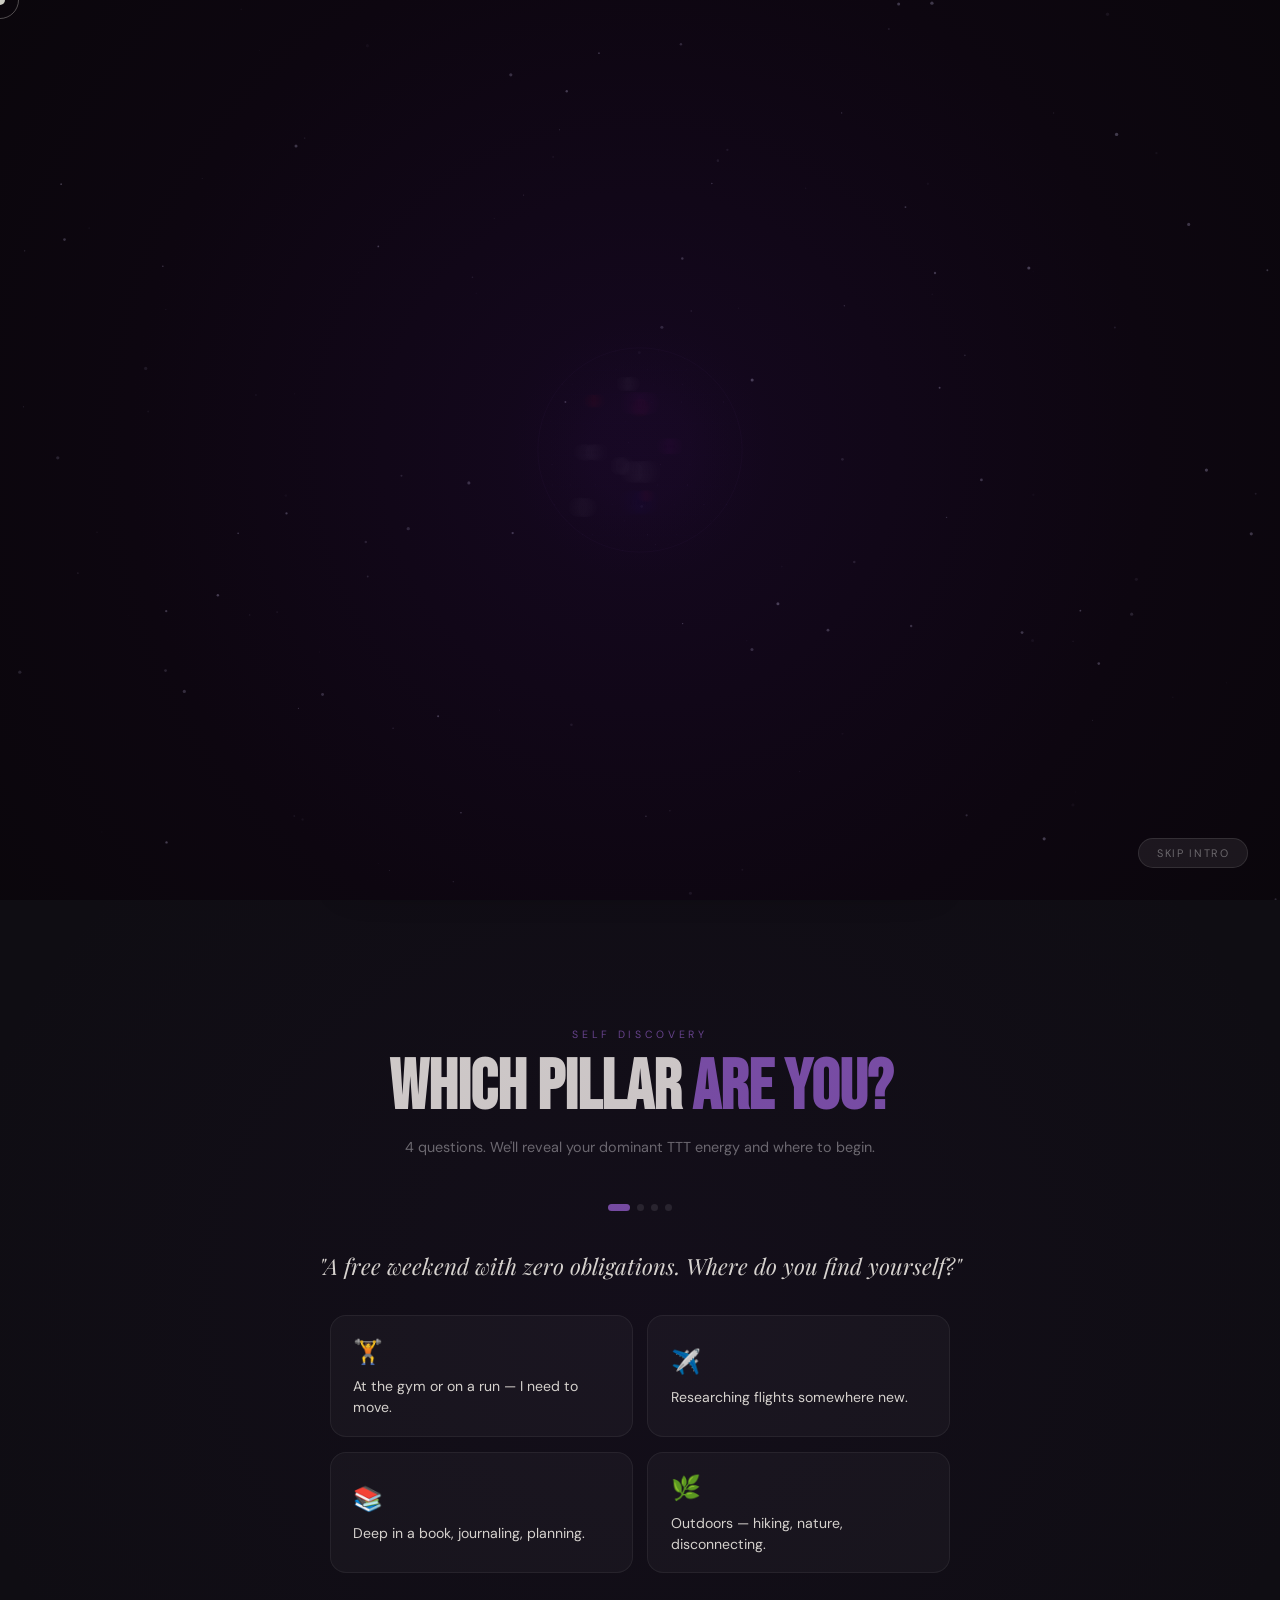
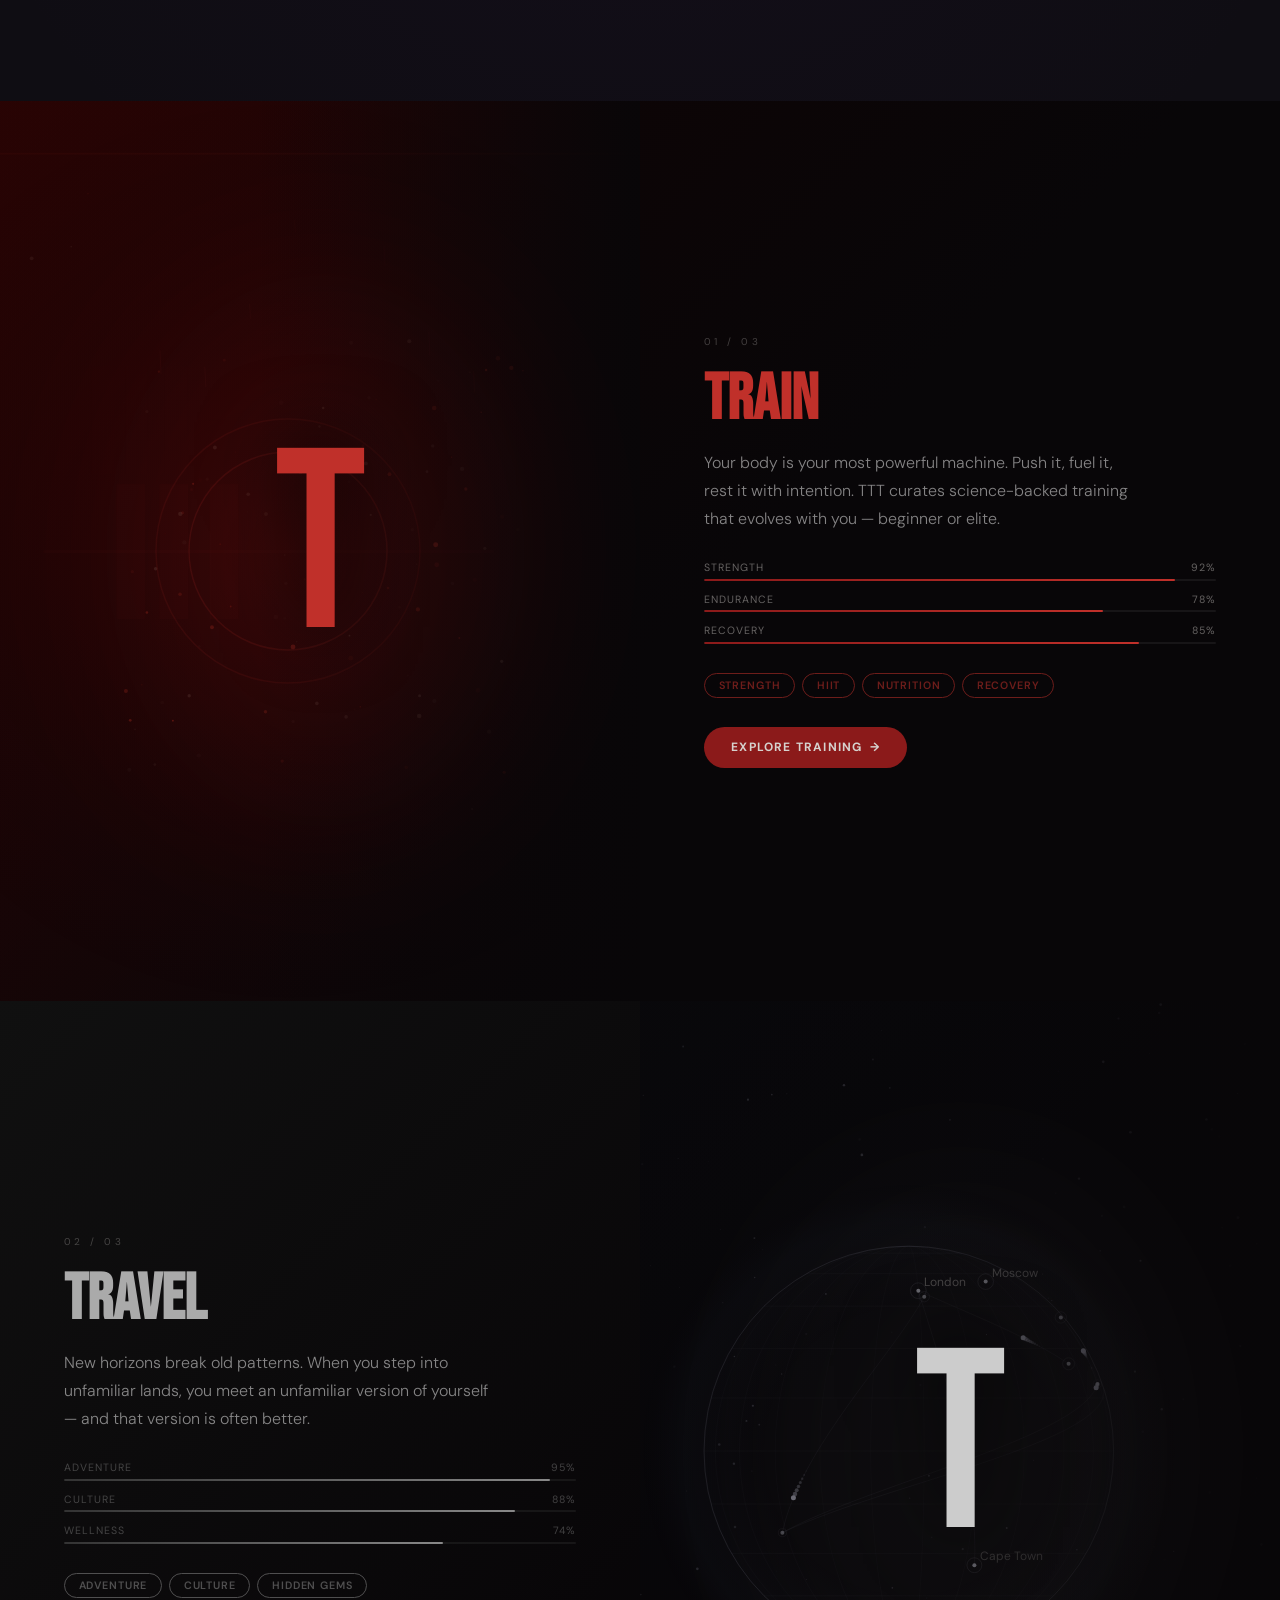
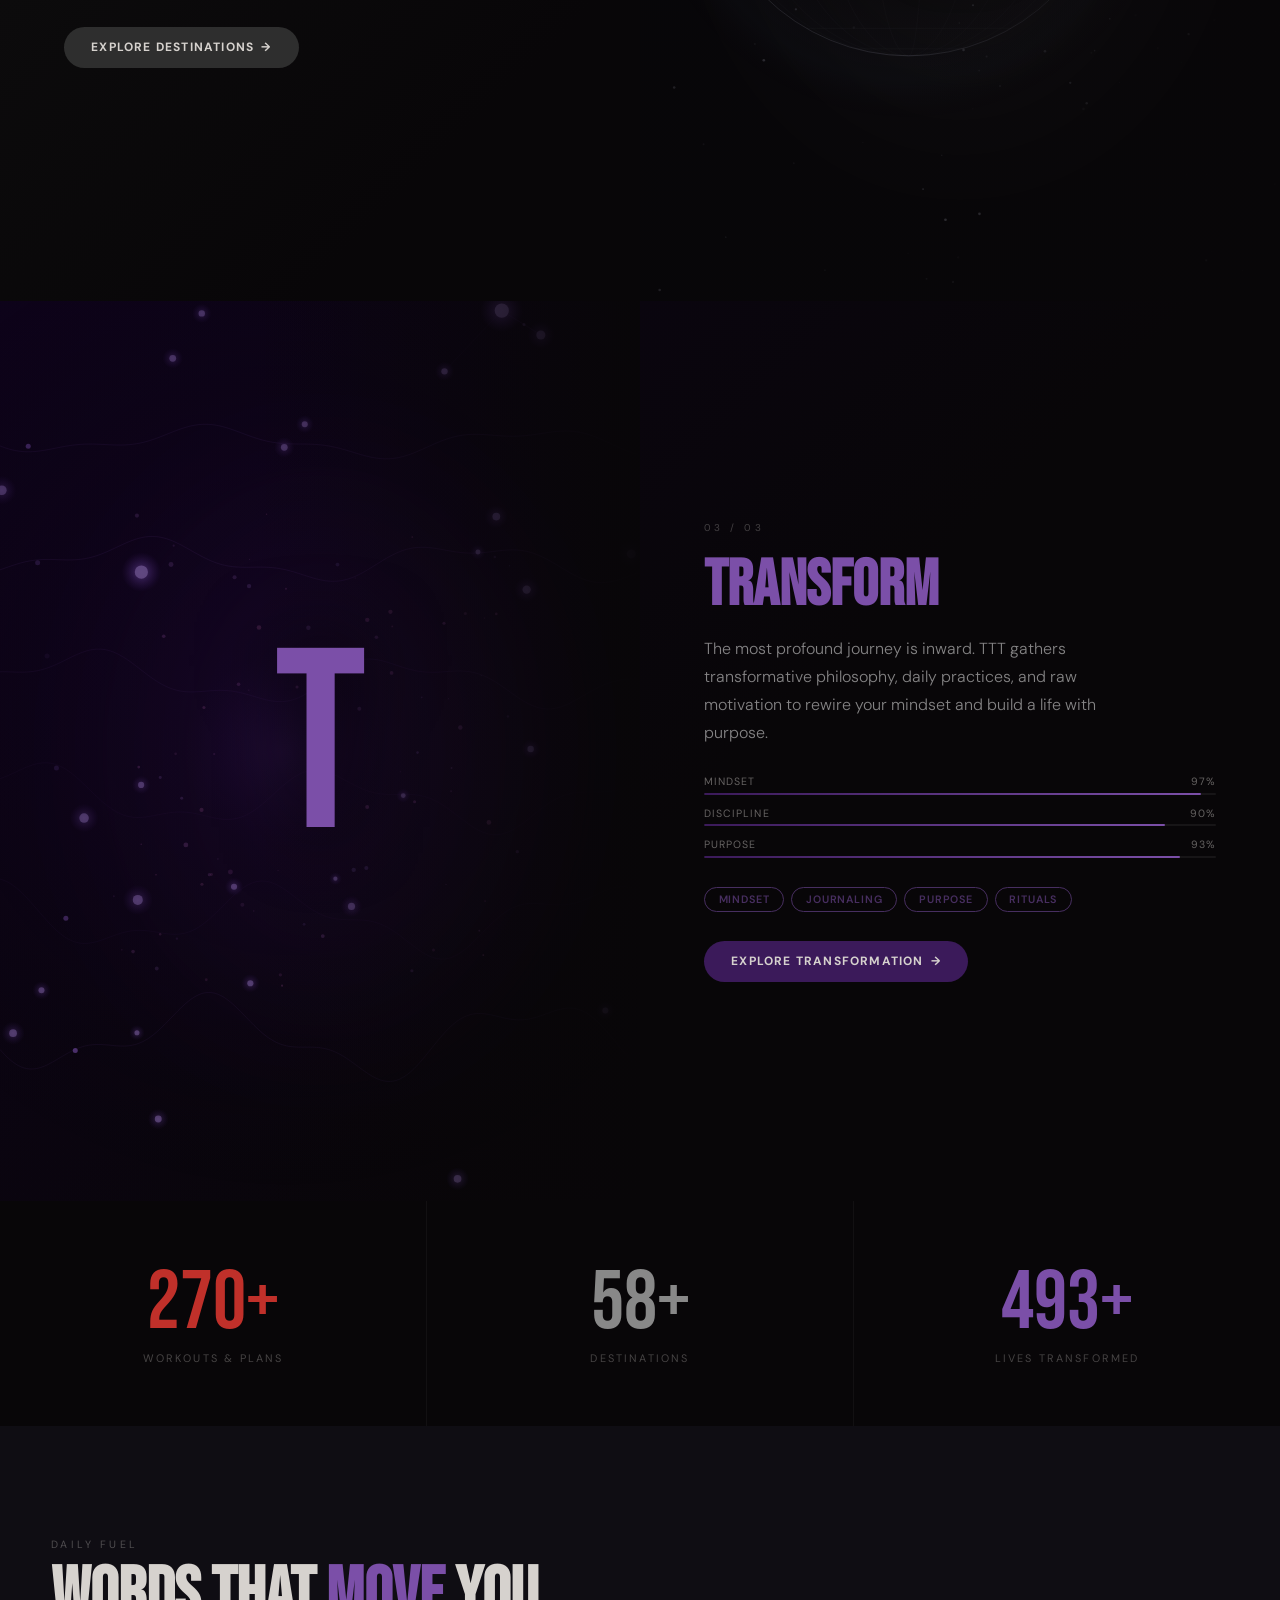
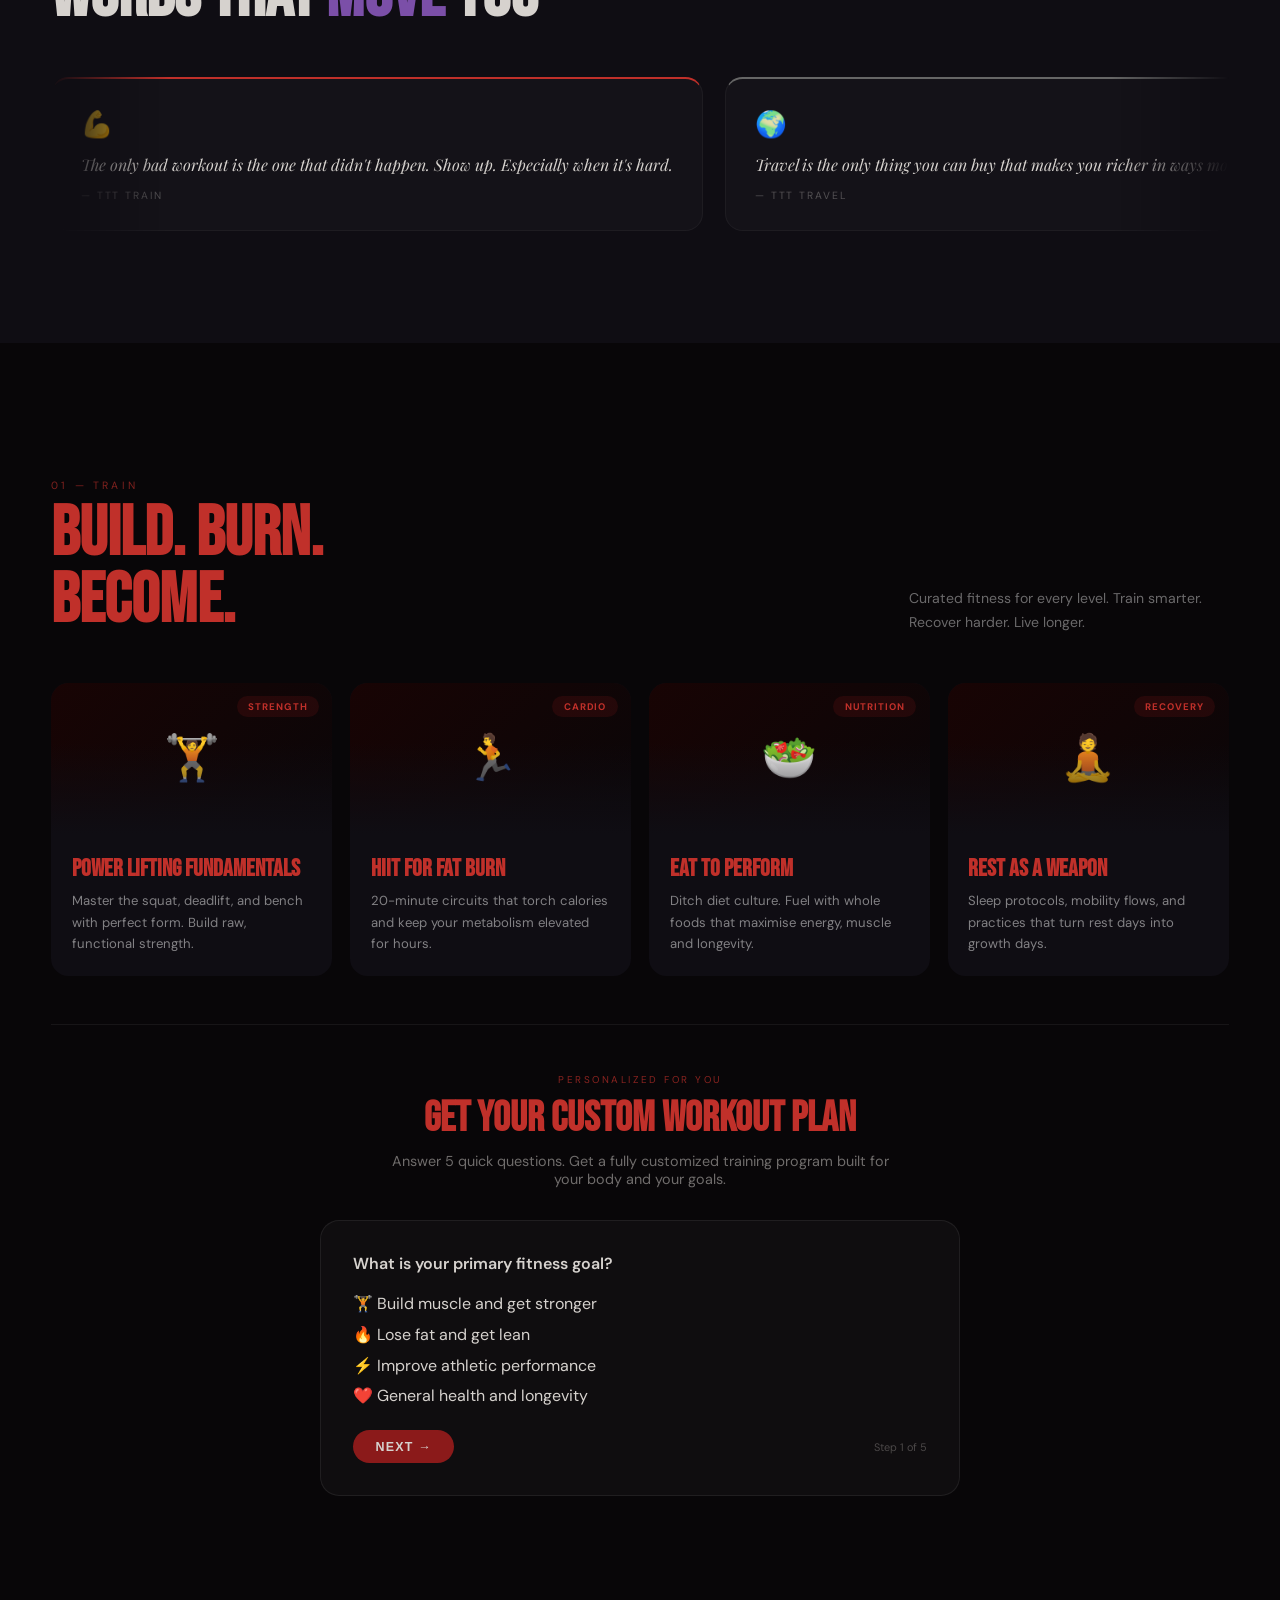
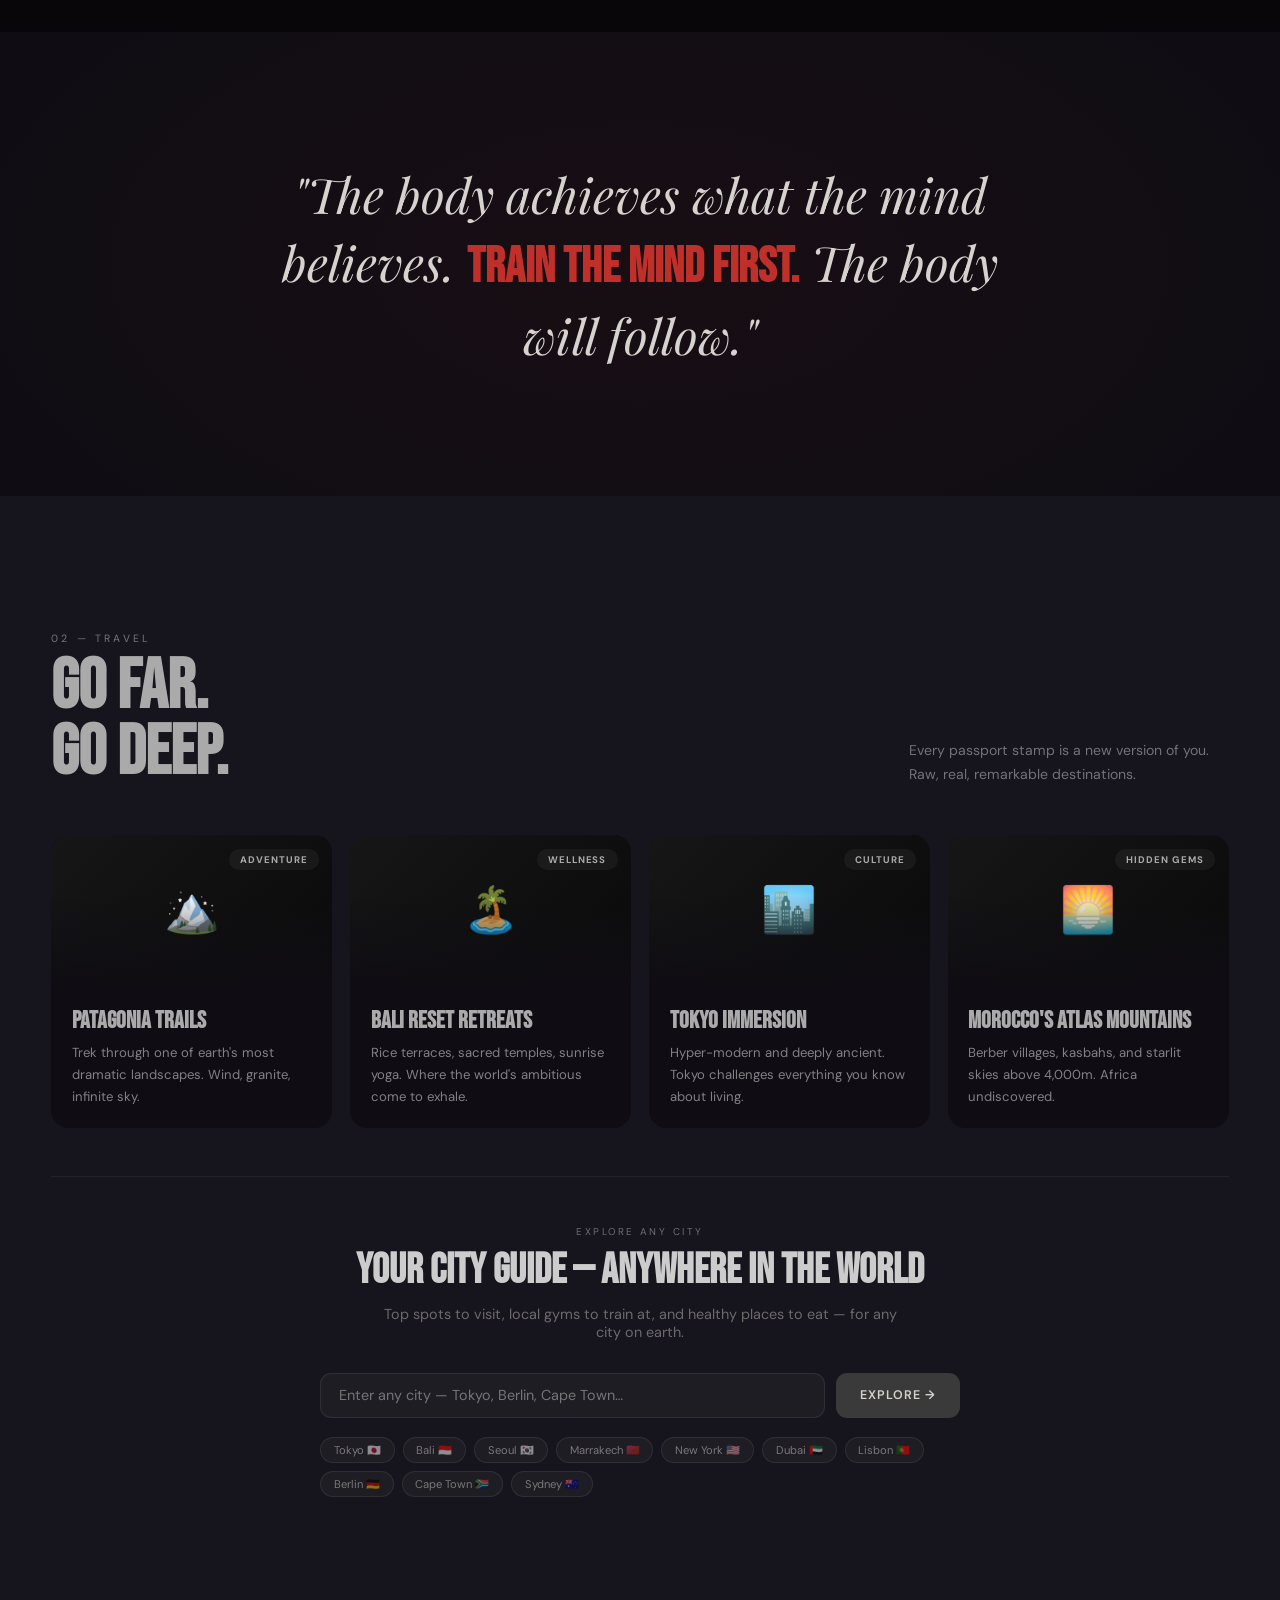
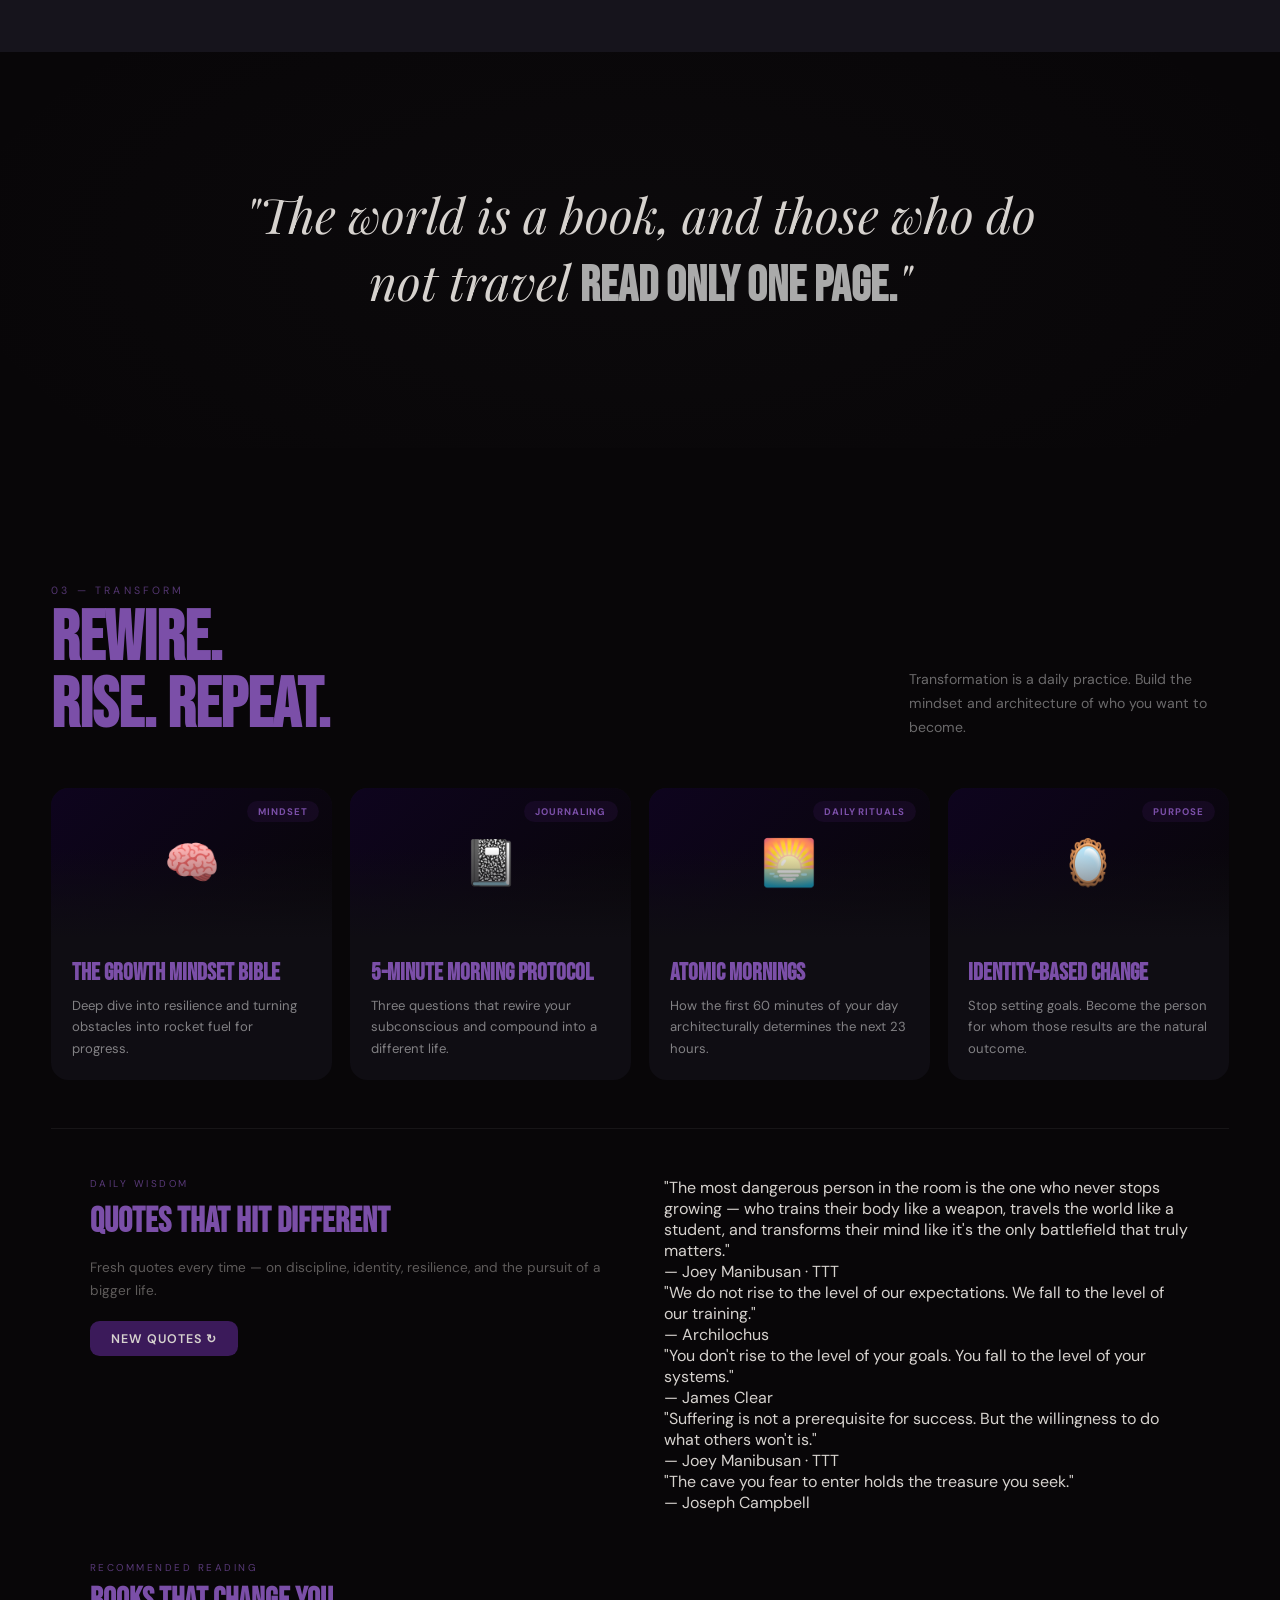
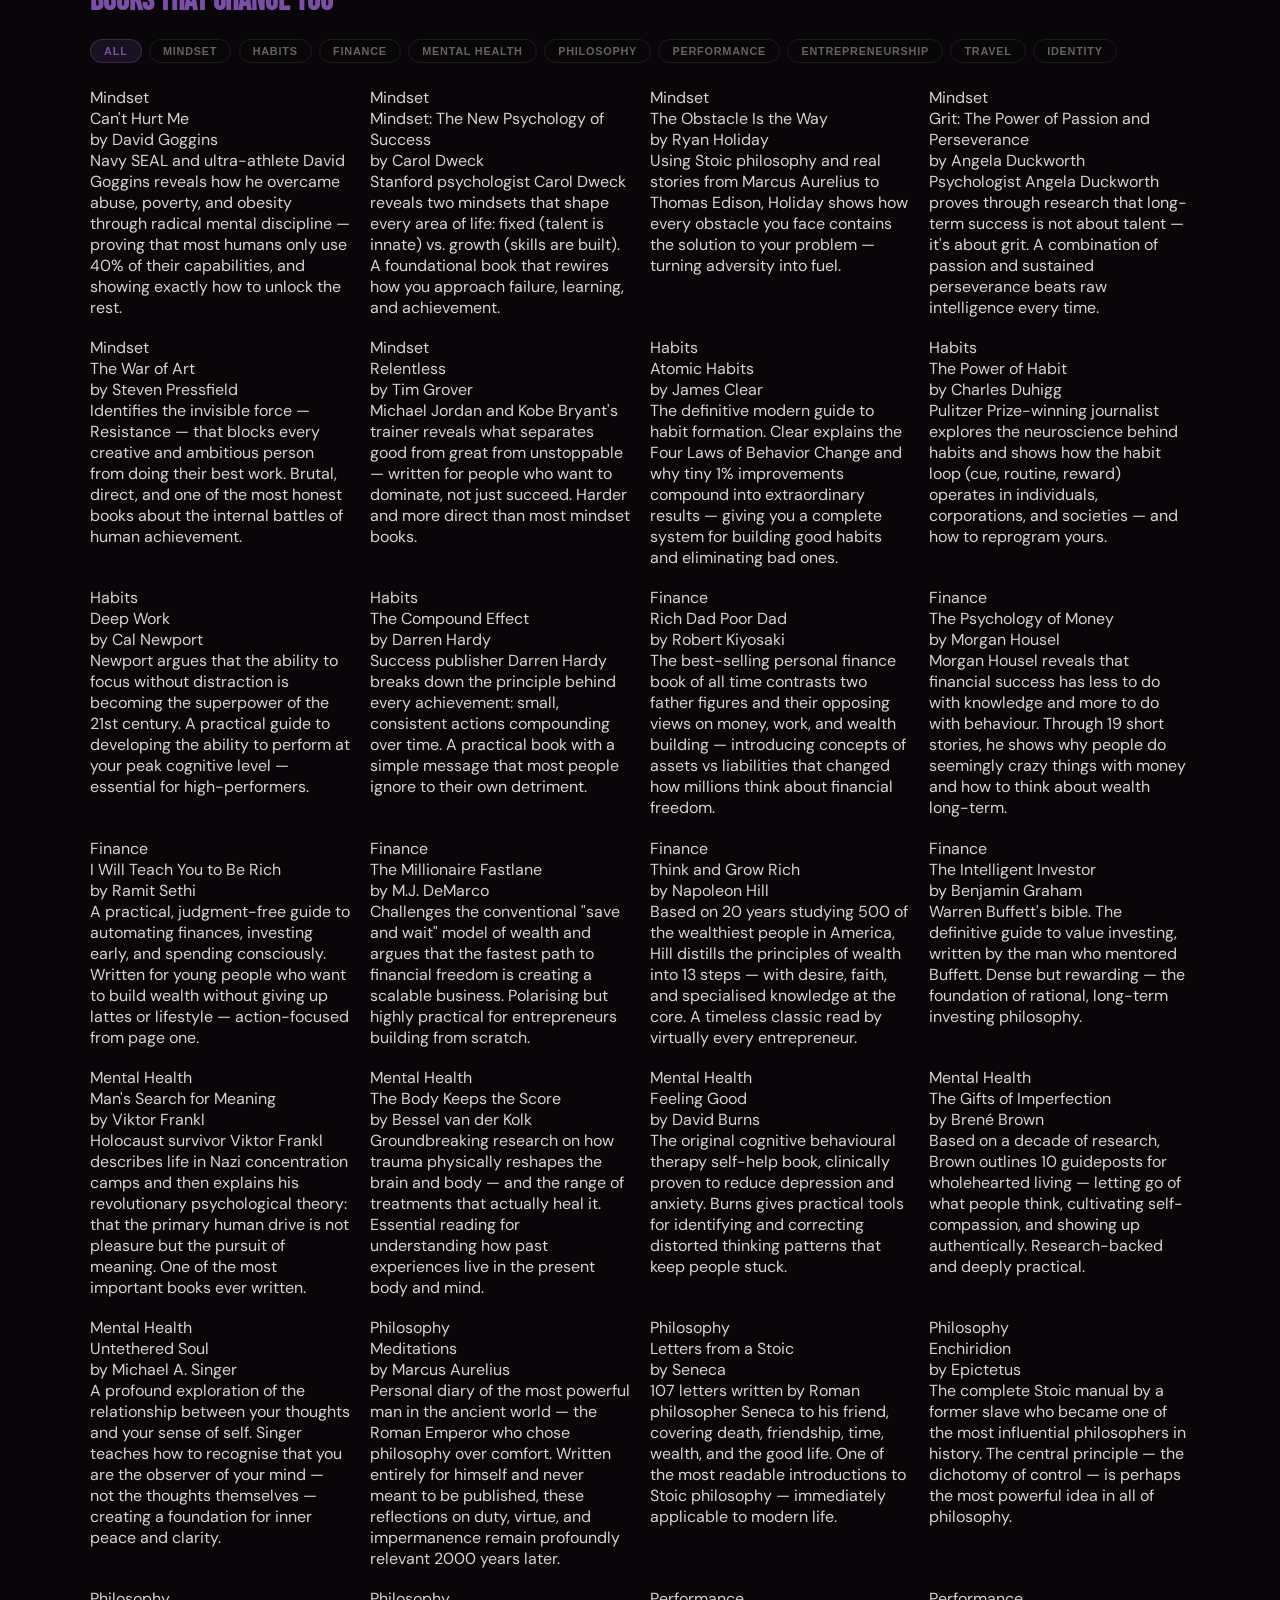
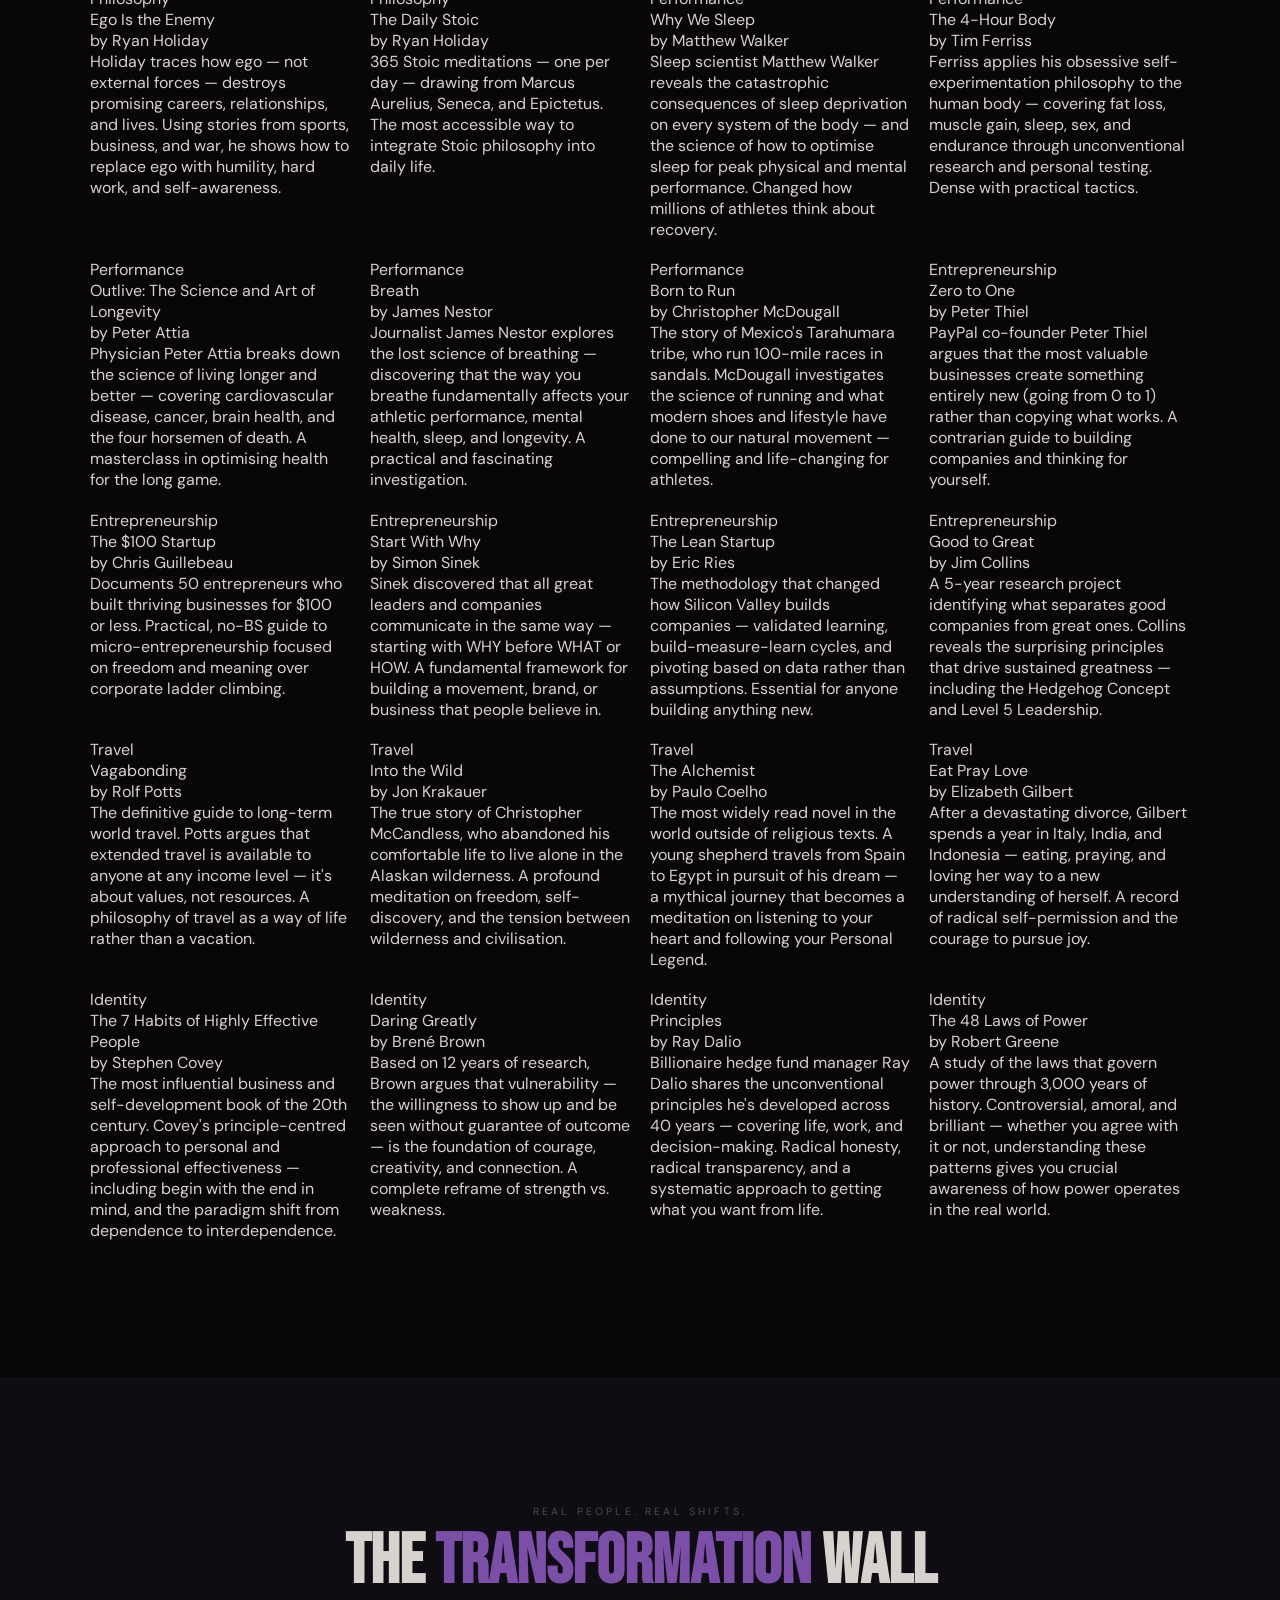
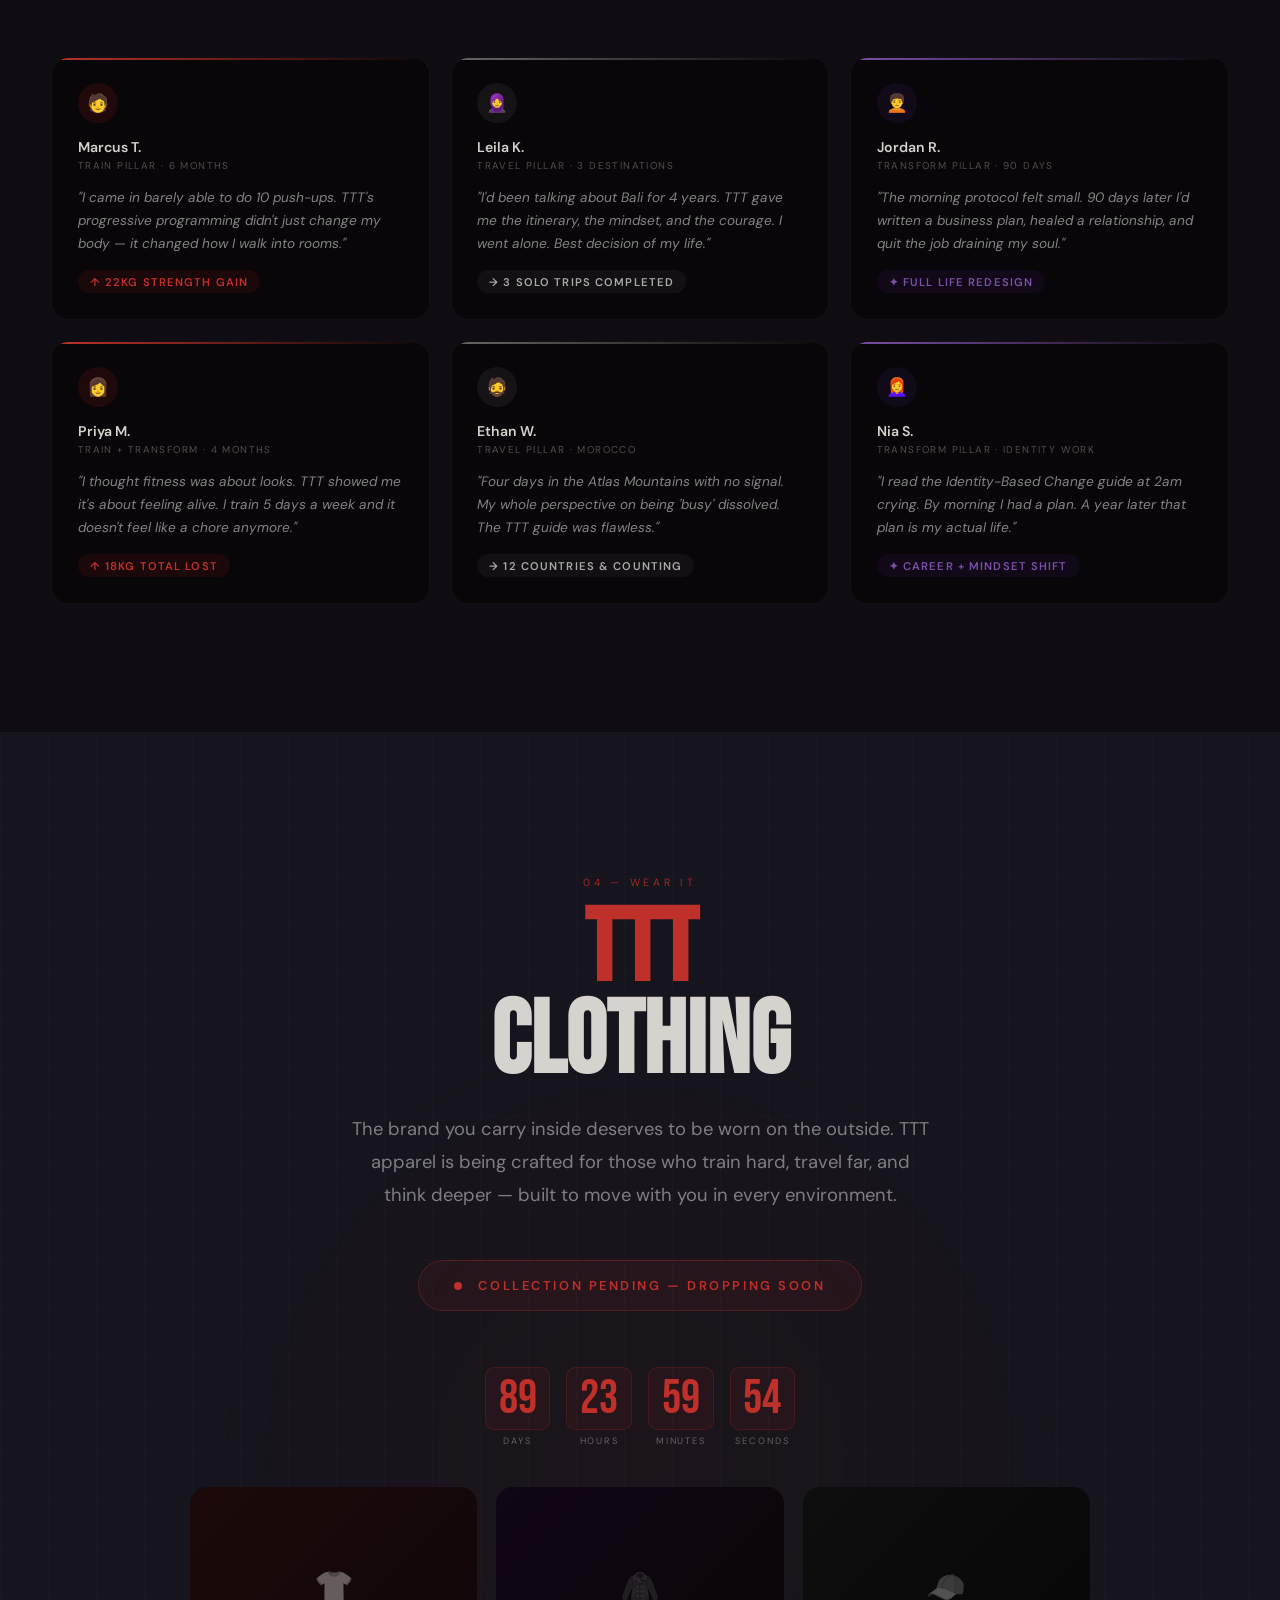
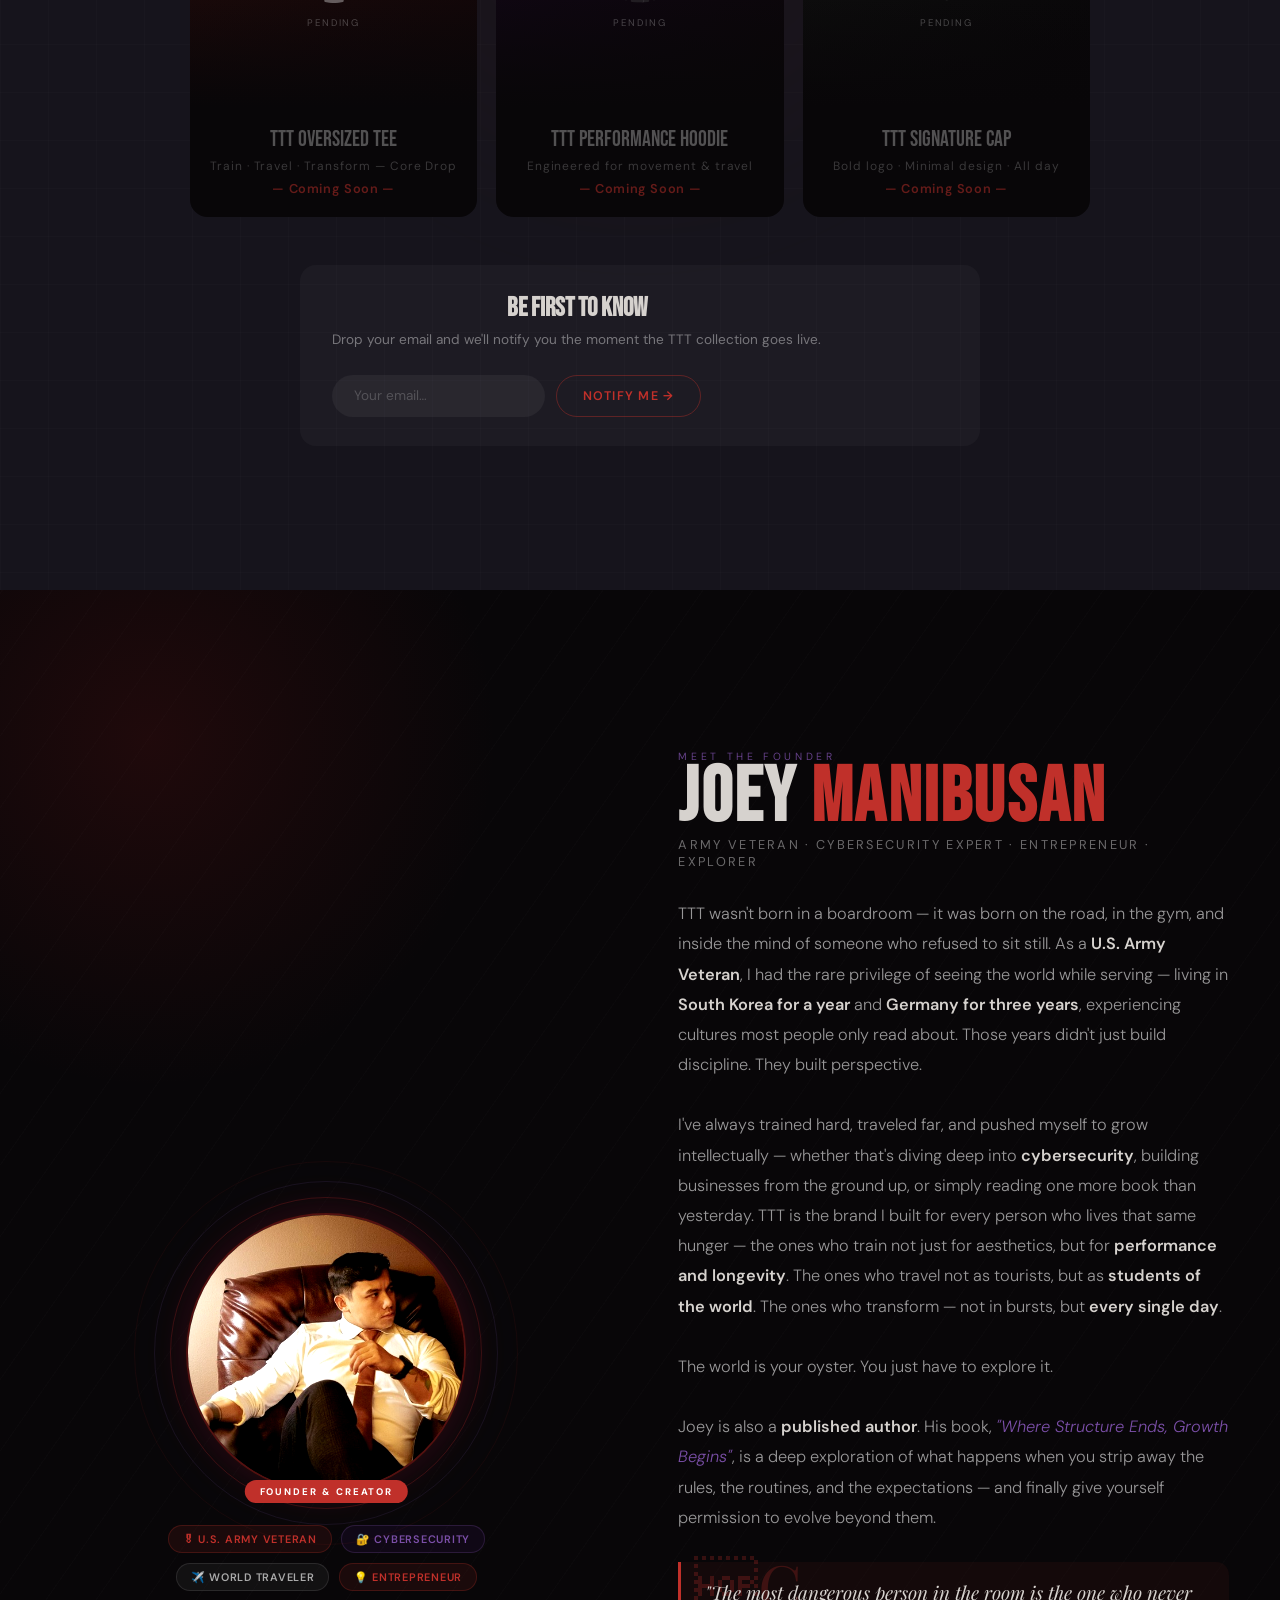
==== commit 439ad499: "Rename index (17).html to index.html" ====
--- a/index.html
+++ b/index.html
@@ -736,7 +736,7 @@
    All functions fully operational. Zero dead ends.
 ════════════════════════════════════════════════════════ */
 
-const CLAUDE_API = 'https://api.anthropic.com/v1/messages';
+const CLAUDE_API = '/.netlify/functions/claude'; /* Secure proxy — key lives in Netlify env vars */
 const tqAnswers  = {};
 
 /* ─── SHARED UTILITIES ─────────────────────────────── */
